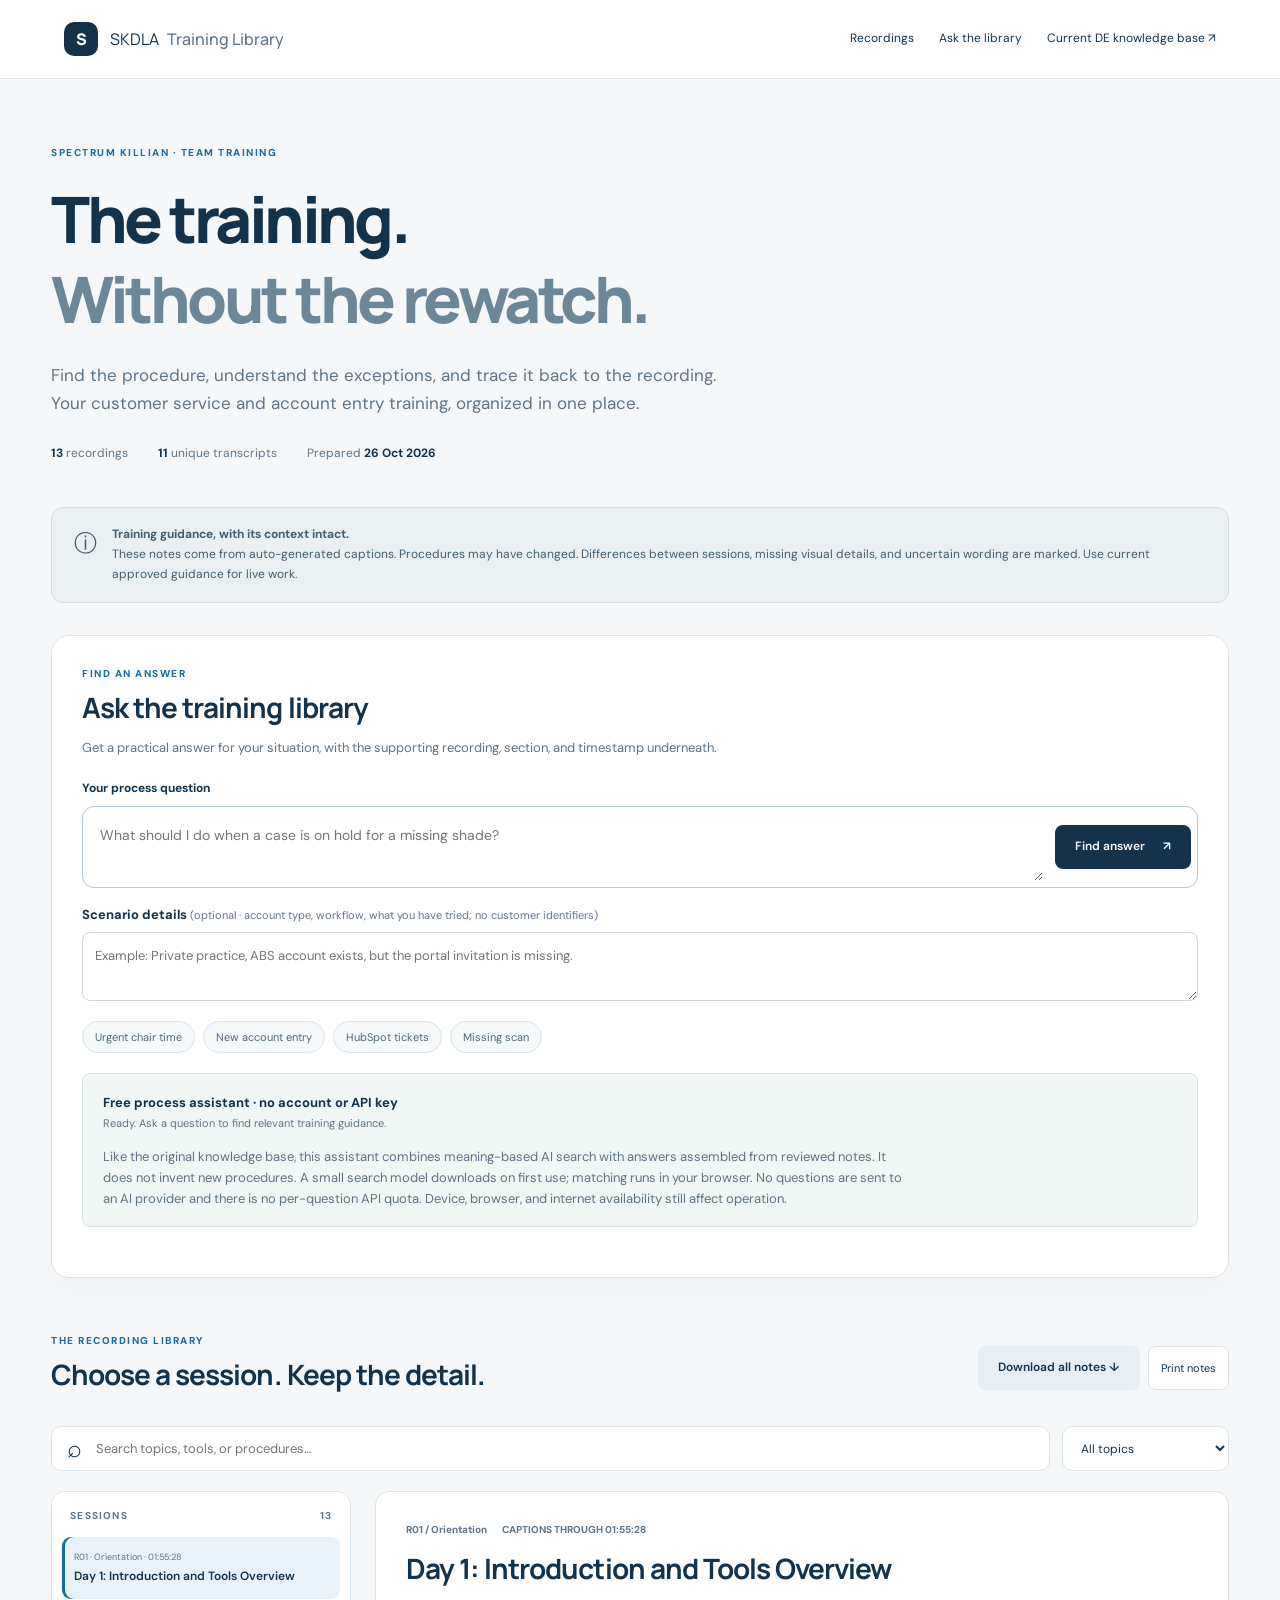
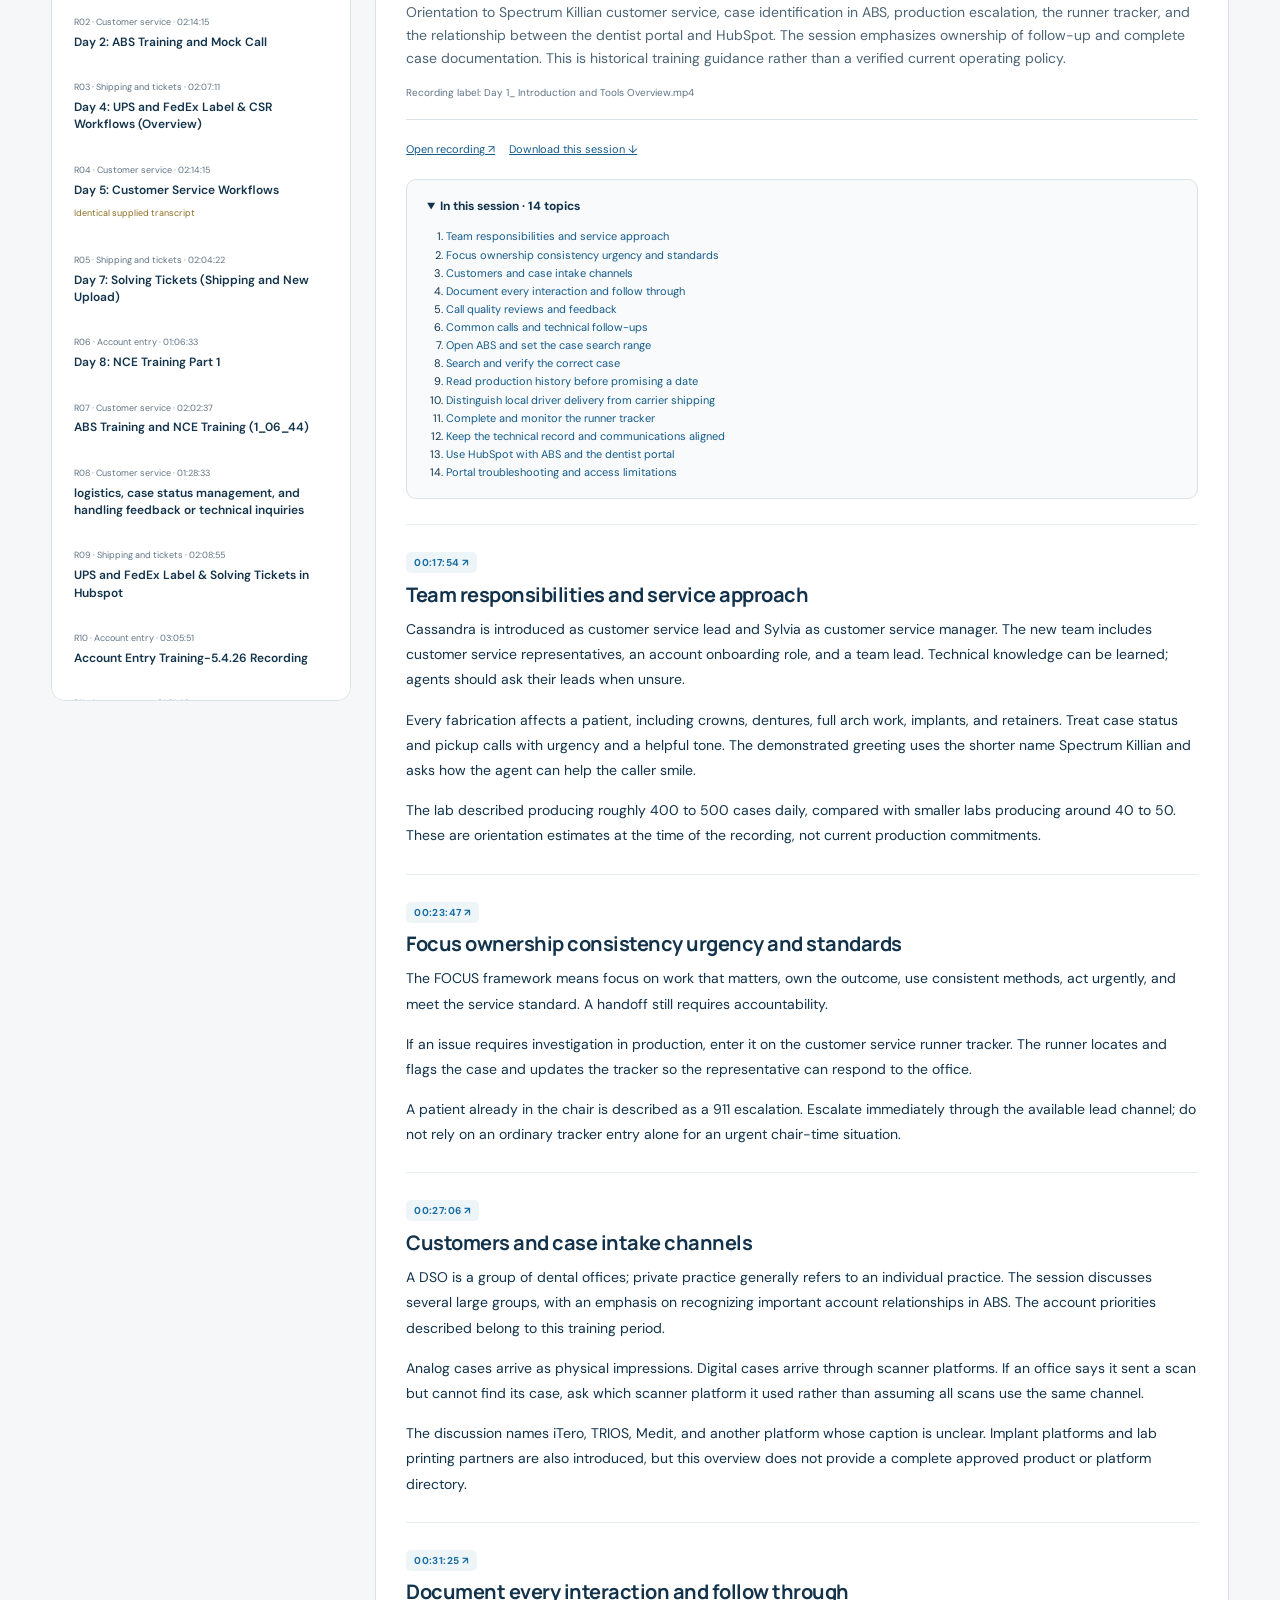
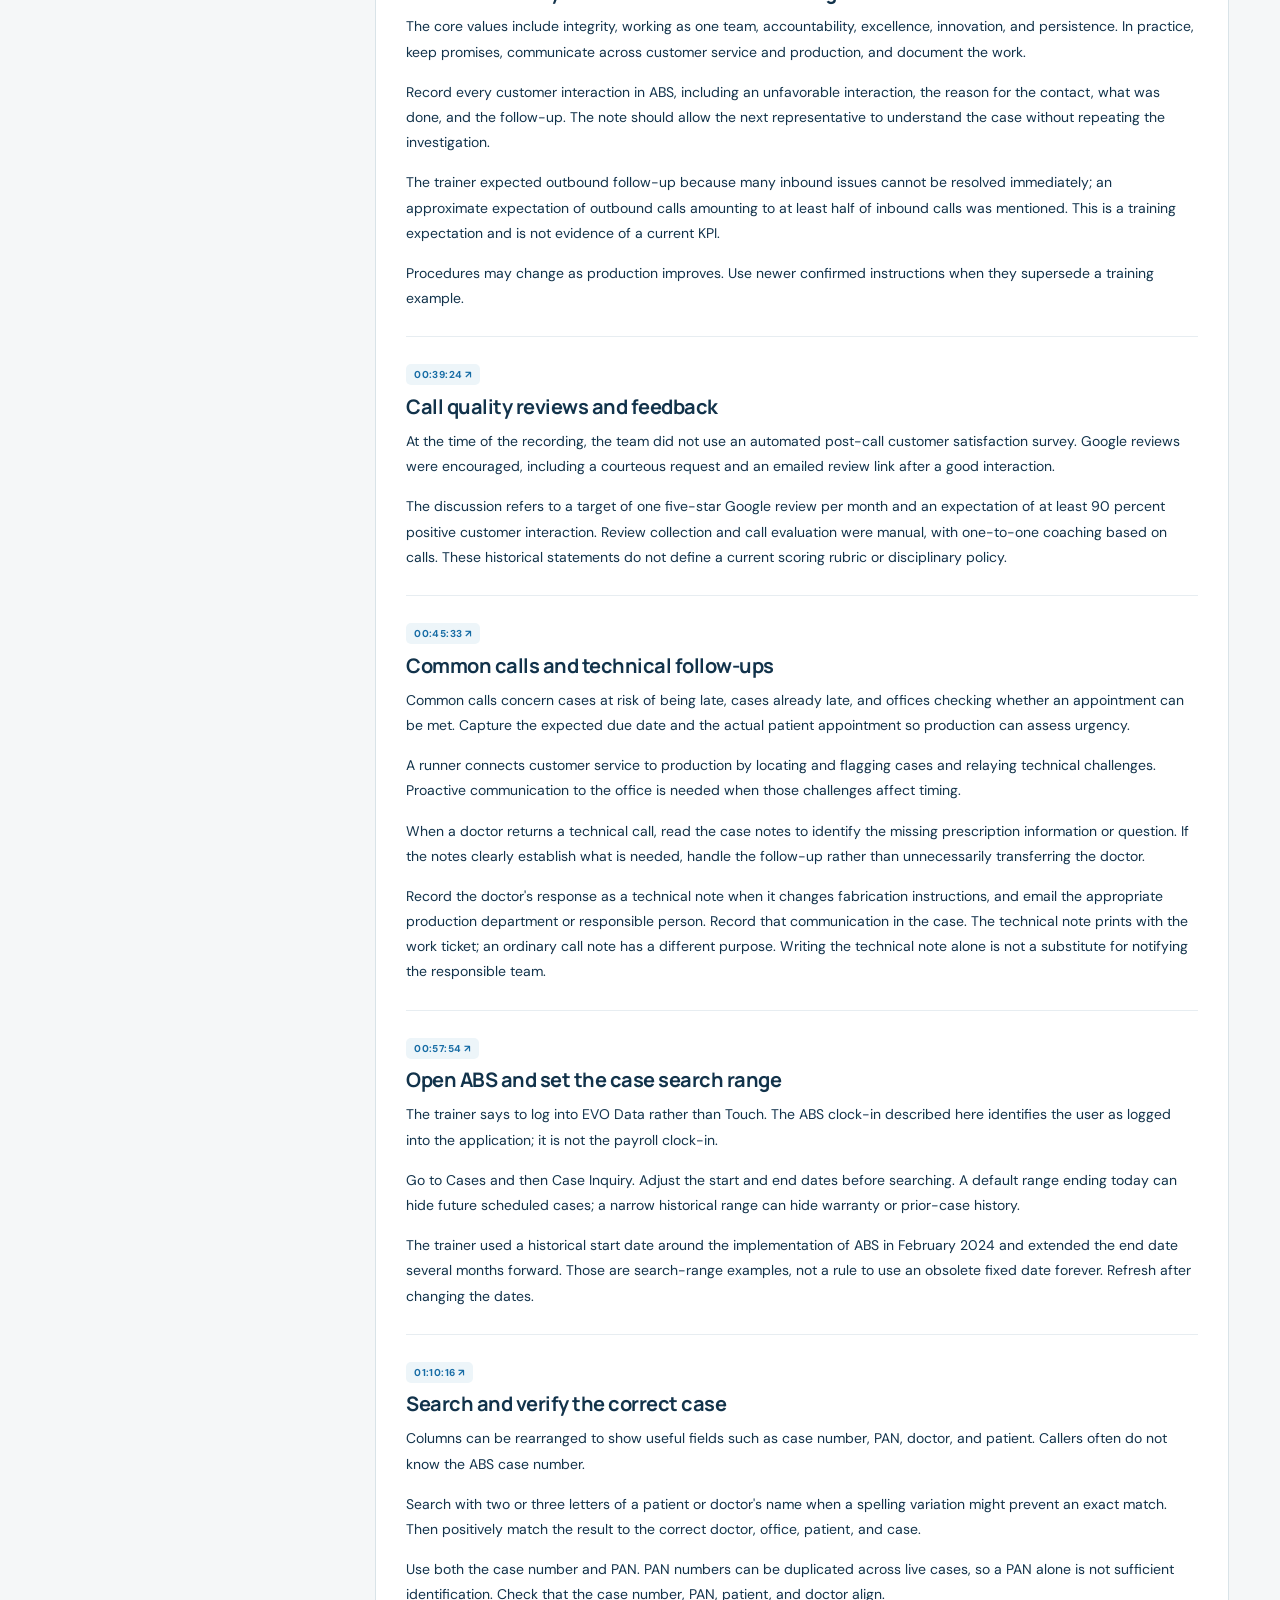
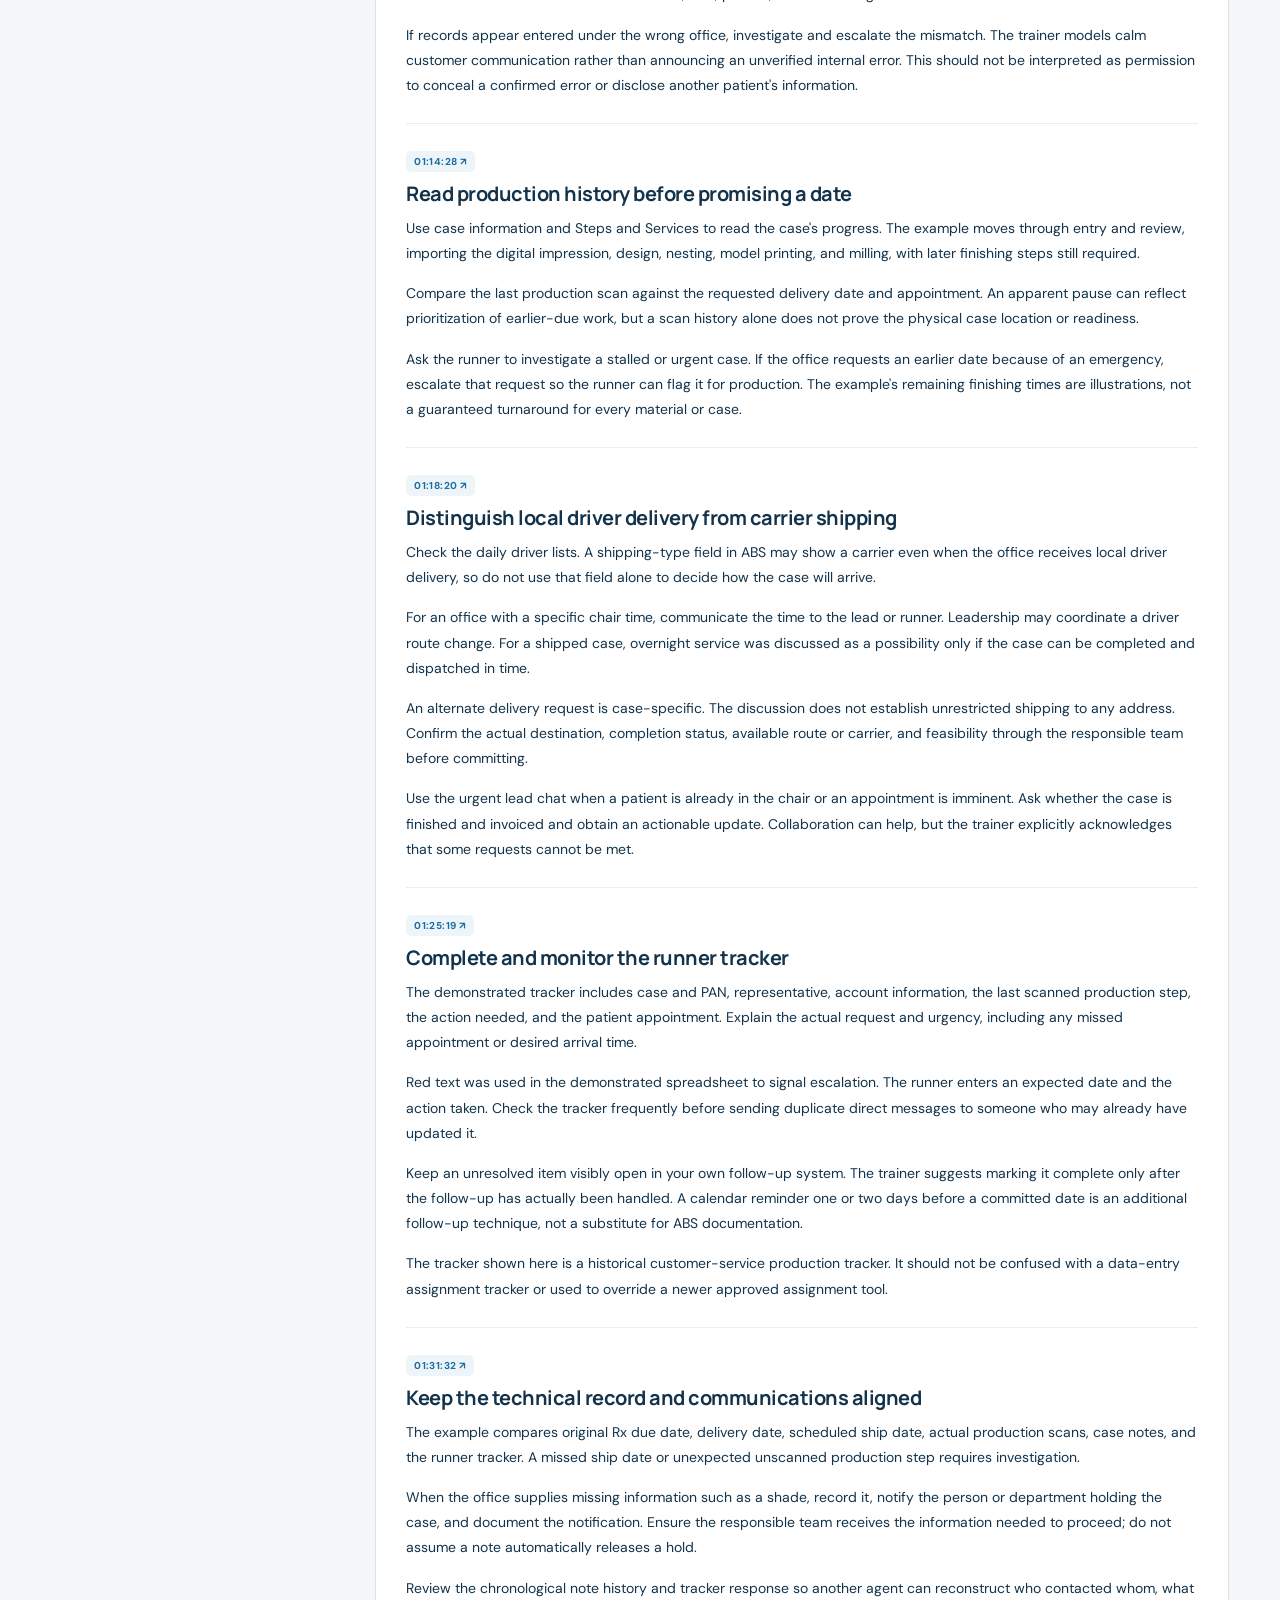
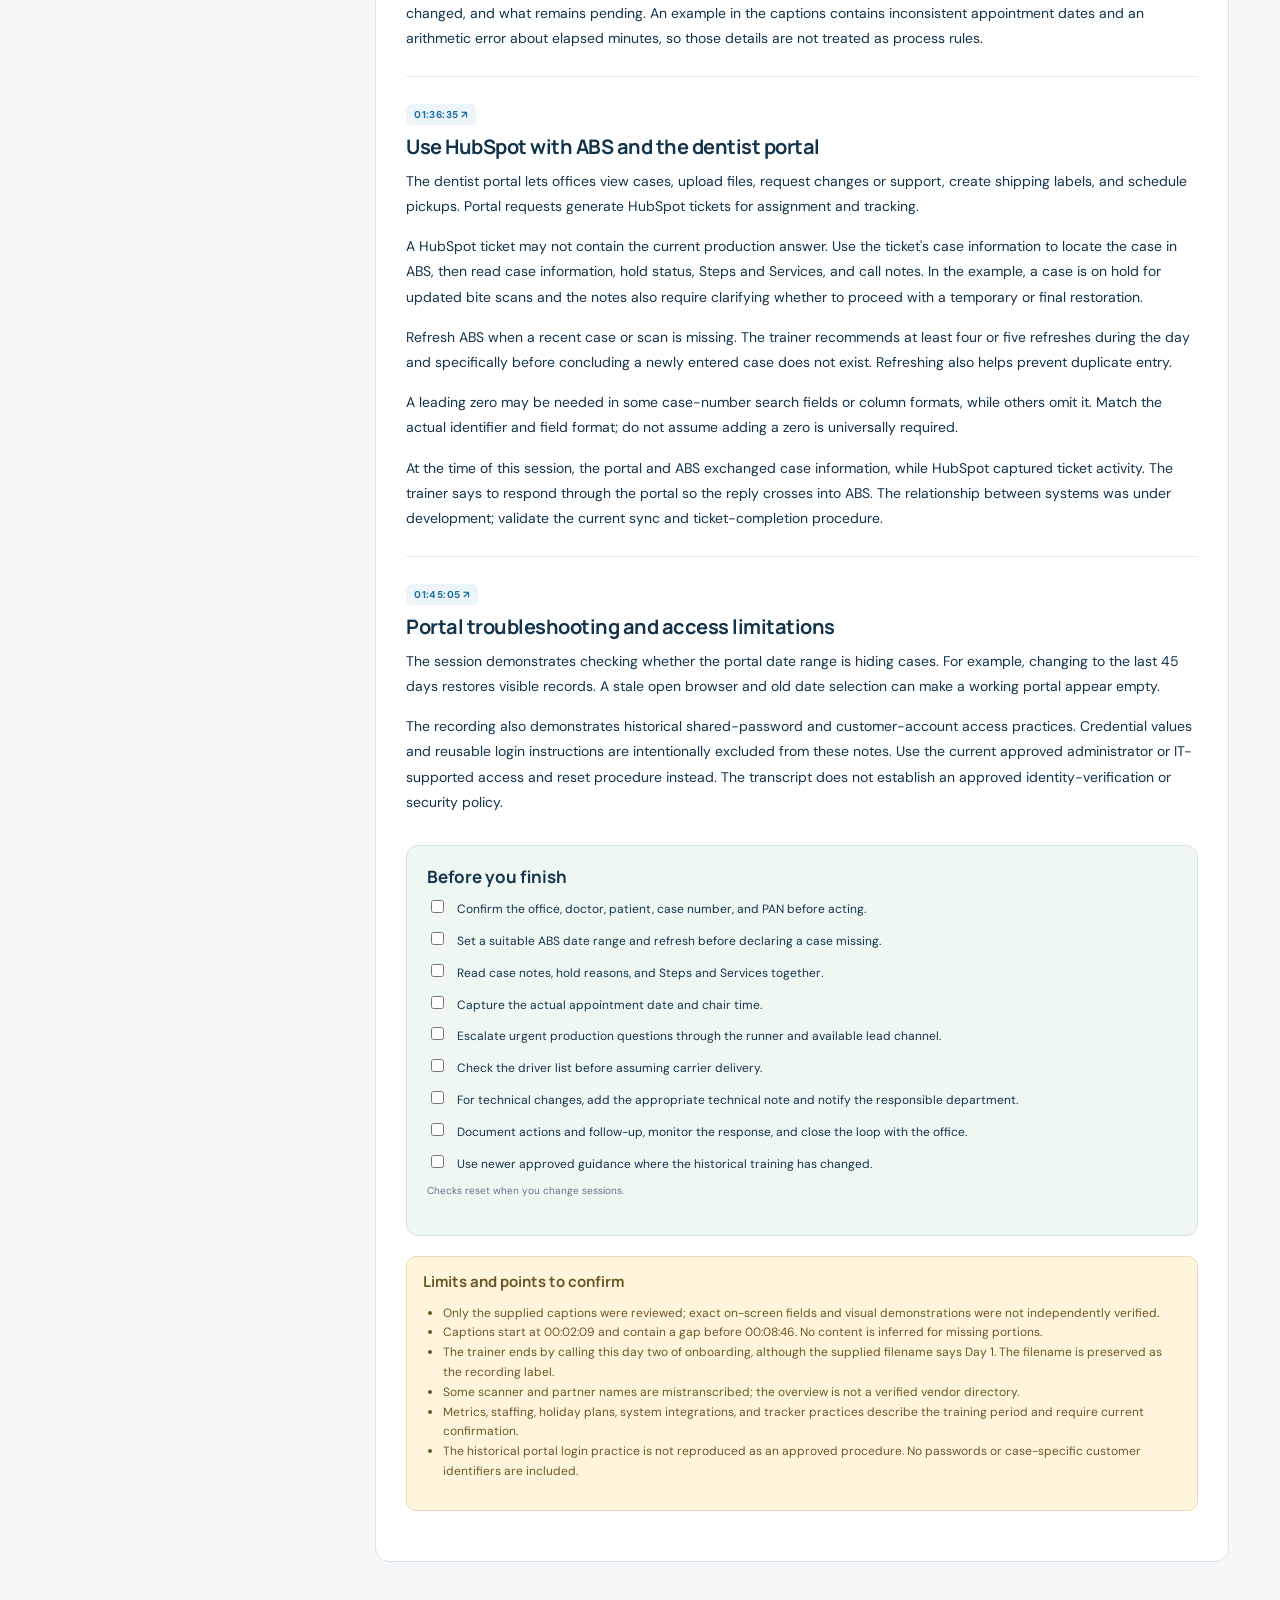
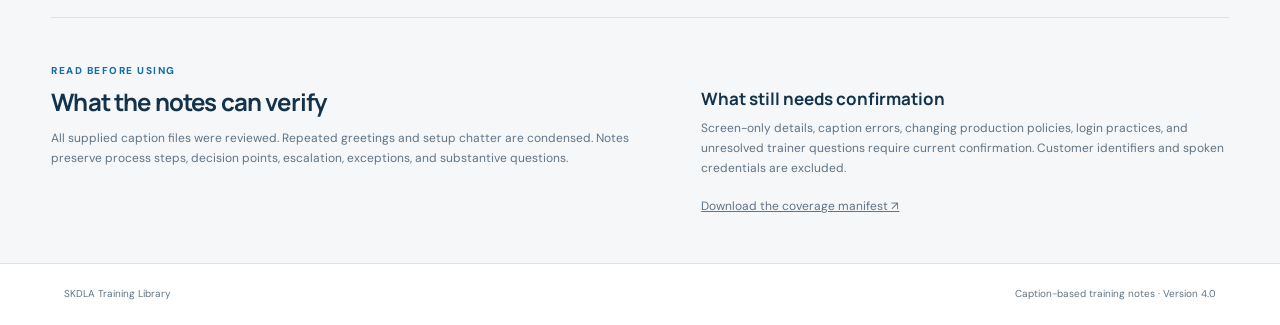
==== training/index.html @ ab2a0807 "Match original KB with free browser semantic process assistant and sourced answers" ====
<!doctype html>
<html lang="en">
<head><meta charset="utf-8"><meta name="viewport" content="width=device-width,initial-scale=1"><meta name="description" content="SKDLA training notes with recording references, practical checklists, and source-based answers."><title>SKDLA Training Library</title><link rel="stylesheet" href="style.css?v=4"></head>
<body>
<a class="skip" href="#library">Skip to recordings</a>
<header><div class="brand"><span class="brand-icon" aria-hidden="true">S</span><span>SKDLA <b>Training Library</b></span></div><nav aria-label="Main navigation"><a href="#library">Recordings</a><a href="#ask">Ask the library</a><a href="https://supportninja-source.github.io/skdla-de-knowledge-base/" target="_blank" rel="noopener">Current DE knowledge base ↗</a></nav></header>
<main>
<section class="hero"><div class="eyebrow">SPECTRUM KILLIAN · TEAM TRAINING</div><h1>The training.<br><span>Without the rewatch.</span></h1><p>Find the procedure, understand the exceptions, and trace it back to the recording. Your customer service and account entry training, organized in one place.</p><div class="hero-meta"><span><strong id="recordingCount">13</strong> recordings</span><span><strong id="uniqueCount">11</strong> unique transcripts</span><span>Prepared <strong>26 Oct 2026</strong></span></div></section>
<div class="authority"><span aria-hidden="true">ⓘ</span><div><strong>Training guidance, with its context intact.</strong><br>These notes come from auto-generated captions. Procedures may have changed. Differences between sessions, missing visual details, and uncertain wording are marked. Use current approved guidance for live work.</div></div>
<section id="ask" class="ask-panel"><div><div class="eyebrow">FIND AN ANSWER</div><h2>Ask the training library</h2><p>Get a practical answer for your situation, with the supporting recording, section, and timestamp underneath.</p></div>
<form id="askForm"><label for="question">Your process question</label><div class="ask-input"><textarea id="question" rows="2" maxlength="600" placeholder="What should I do when a case is on hold for a missing shade?" required></textarea><button type="submit" id="askButton">Find answer <span aria-hidden="true">↗</span></button></div></form>
<label class="scenario-label" for="scenario">Scenario details <span>(optional · account type, workflow, what you have tried; no customer identifiers)</span></label><textarea id="scenario" rows="2" maxlength="450" placeholder="Example: Private practice, ABS account exists, but the portal invitation is missing."></textarea>
<div class="examples"><button data-question="How do I handle a patient already in the chair?">Urgent chair time</button><button data-question="How do I create a new account in ABS?">New account entry</button><button data-question="How do I respond to a HubSpot ticket?">HubSpot tickets</button><button data-question="What should I do if a scan is missing?">Missing scan</button></div>
<div class="assistant-status"><strong>Free process assistant · no account or API key</strong><p id="aiStatus" role="status">Ready. Ask a question to find relevant training guidance.</p><p class="ai-disclosure">Like the original knowledge base, this assistant combines meaning-based AI search with answers assembled from reviewed notes. It does not invent new procedures. A small search model downloads on first use; matching runs in your browser. No questions are sent to an AI provider and there is no per-question API quota. Device, browser, and internet availability still affect operation.</p></div>
<section id="answer" aria-live="polite" hidden><div class="answer-heading"><h3 id="answerTitle">Source answer</h3><span id="answerBadge">TRAINING SOURCES</span></div><div id="answerText"></div><div id="answerSources"></div></section>
</section>
<section id="library"><div class="section-heading"><div><div class="eyebrow">THE RECORDING LIBRARY</div><h2>Choose a session. Keep the detail.</h2></div><div class="downloads"><a class="button-link" href="training-notes.md" download>Download all notes ↓</a><button id="print" class="subtle">Print notes</button></div></div>
<div class="library-toolbar"><label class="search-label"><span aria-hidden="true">⌕</span><input id="search" type="search" placeholder="Search topics, tools, or procedures…" aria-label="Search recording notes"></label><select id="category" aria-label="Filter by training topic"><option value="">All topics</option><option>Orientation</option><option>Customer service</option><option>Shipping and tickets</option><option>Account entry</option></select></div>
<div class="library-layout"><aside><div class="sidebar-heading">SESSIONS <span id="resultCount"></span></div><div id="sessionList"></div><div class="sidebar-foot">All 13 filenames are preserved.<br>Two transcript pairs are identical.</div></aside><article id="recording" tabindex="-1"></article></div>
</section>
<section class="coverage"><div><div class="eyebrow">READ BEFORE USING</div><h2>What the notes can verify</h2><p>All supplied caption files were reviewed. Repeated greetings and setup chatter are condensed. Notes preserve process steps, decision points, escalation, exceptions, and substantive questions.</p></div><div><h3>What still needs confirmation</h3><p>Screen-only details, caption errors, changing production policies, login practices, and unresolved trainer questions require current confirmation. Customer identifiers and spoken credentials are excluded.</p><a href="coverage.json" download>Download the coverage manifest ↗</a></div></section>
</main><footer><span>SKDLA Training Library</span><span>Caption-based training notes · Version 4.0</span></footer>
<script src="data.js"></script><script src="search.js?v=4"></script><script src="answer-core.js?v=4"></script><script src="process-assistant.js?v=4"></script><script src="app.js?v=4"></script>
</body></html>
---- training/style.css ----
@import url('https://fonts.googleapis.com/css2?family=DM+Sans:wght@400;500;600;700&family=Manrope:wght@400;500;600;700;800&display=swap');
:root{--ink:#12334b;--muted:#607485;--line:#d9e3e8;--paper:#f5f7f8;--white:#fff;--blue:#176ca5;--mint:#d4ece5;--amber:#fff5dc;--radius:18px}*{box-sizing:border-box}html{scroll-behavior:smooth;scroll-padding-top:24px}body{margin:0;background:var(--paper);color:var(--ink);font-family:'DM Sans','Segoe UI',sans-serif;font-size:15px;line-height:1.65}button,input,textarea,select{font:inherit}button,a,input,textarea,select{outline-offset:4px}button,a{touch-action:manipulation}button{cursor:pointer}a{color:#145b8b}header{background:white;border-bottom:1px solid var(--line);padding:22px max(5vw,24px);display:flex;justify-content:space-between;align-items:center;gap:25px}.brand{display:flex;align-items:center;gap:12px;white-space:nowrap;font-family:Manrope,sans-serif;font-size:16px}.brand-icon{display:grid;place-items:center;background:var(--ink);color:white;width:34px;height:34px;border-radius:10px;font-weight:800}.brand b{font-weight:500;margin-left:5px;color:var(--muted)}nav{display:flex;gap:25px;font-size:12px}nav a{text-decoration:none;color:var(--ink)}main{max-width:1320px;margin:auto;padding:0 4vw}.hero{padding:66px 0 44px;max-width:900px}.eyebrow{font-size:10px;letter-spacing:.15em;font-weight:800;color:var(--blue)}h1,h2,h3,h4{font-family:Manrope,'Segoe UI',sans-serif;line-height:1.25}h1{font-size:clamp(40px,5vw,66px);font-weight:800;letter-spacing:-.055em;margin:17px 0 22px}h1 span{color:#6c8798}h2{font-size:28px;letter-spacing:-.035em;margin:8px 0 12px}h3{font-size:19px;margin:0 0 10px}p{margin:0 0 15px}.hero>p{font-size:17px;color:var(--muted);max-width:680px}.hero-meta{display:flex;gap:30px;margin-top:27px;font-size:12px;color:var(--muted)}.hero-meta strong{color:var(--ink);font-weight:700}.authority{padding:17px 22px;border:1px solid #d4e0e3;background:#eaf0f1;border-radius:12px;display:flex;gap:15px;font-size:12px;line-height:1.65;margin-bottom:32px;color:#425e70}.authority>span{font-size:23px}.ask-panel{border:1px solid var(--line);border-radius:var(--radius);padding:30px;background:white;box-shadow:0 12px 40px #18384f06;margin-bottom:55px}.ask-panel>div>p{font-size:13px;color:var(--muted)}form label{display:block;font-size:12px;font-weight:700;margin:20px 0 7px}.ask-input{display:flex;border:1px solid #b4c8d5;border-radius:12px;padding:6px;gap:12px}.ask-input textarea{width:100%;border:0;resize:vertical;min-height:60px;padding:11px;background:transparent;color:var(--ink);font-size:14px}.ask-input button,.button-link{background:var(--ink);color:white;border:0;border-radius:8px;padding:12px 20px;white-space:nowrap;font-weight:600;font-size:12px;align-self:center;text-decoration:none}.ask-input button span{margin-left:15px}.examples{display:flex;flex-wrap:wrap;gap:8px;margin-top:12px}.examples button{border:1px solid var(--line);border-radius:30px;background:#f6f9fa;color:#4d687a;font-size:11px;padding:6px 12px}.ai-option{border-top:1px solid #edf1f3;margin-top:22px;padding-top:17px;display:flex;align-items:center;gap:16px;flex-wrap:wrap;font-size:11px}.ai-option label{display:flex;gap:7px;align-items:center}.ai-option input{accent-color:var(--blue)}.subtle{border:1px solid var(--line);background:white;color:var(--ink);border-radius:8px;padding:8px 12px;font-size:11px}.ai-disclosure{font-size:10px;color:var(--muted);max-width:800px;margin-top:9px!important;margin-bottom:0!important}#aiStatus{color:var(--muted);font-size:11px}#answer{margin-top:20px;padding:20px;border-radius:12px;background:#f1f7fa;border:1px solid #c8dce9}.answer-heading{display:flex;align-items:center;justify-content:space-between;gap:15px}#answerBadge{font-size:9px;letter-spacing:.06em;color:#476b80;font-weight:700}#answerText{white-space:pre-line;font-size:14px}#answerText p{margin-bottom:10px}.source-card{padding:13px 0;border-top:1px solid #d4e1e8;margin-top:12px;font-size:13px}.source-card p{margin:8px 0}.source-card a{font-size:11px}.source-card .source-title{font-weight:700;display:block}.section-heading{display:flex;align-items:center;justify-content:space-between;gap:20px;margin-bottom:22px}.downloads{display:flex;gap:8px}.downloads .button-link{background:#e7eff4;color:var(--ink)}.library-toolbar{display:flex;gap:12px;margin-bottom:20px}.search-label{display:flex;align-items:center;gap:12px;flex:1;background:white;border:1px solid var(--line);border-radius:10px;padding:9px 15px}.search-label span{font-size:25px;line-height:1}.search-label input{border:0;background:transparent;width:100%;font-size:13px;color:var(--ink)}select{background:white;border:1px solid var(--line);padding:9px 14px;border-radius:10px;font-size:12px;color:var(--ink)}.library-layout{display:grid;grid-template-columns:300px 1fr;align-items:start;gap:24px}aside{background:white;border:1px solid var(--line);border-radius:14px;padding:16px 10px;position:sticky;top:15px;max-height:90vh;overflow:auto}.sidebar-heading{font-size:10px;letter-spacing:.12em;color:var(--muted);font-weight:700;padding:0 8px 12px;display:flex;justify-content:space-between}.session{width:100%;border:0;background:transparent;text-align:left;color:var(--ink);padding:13px 12px;border-radius:9px;margin-bottom:3px;display:block}.session.active{background:#e9f2f8;box-shadow:inset 3px 0 var(--blue)}.session:hover{background:#f1f5f7}.session small{display:block;font-size:9px;color:var(--muted);margin-bottom:4px}.session b{font-size:12px;line-height:1.45;display:block;font-weight:600}.duplicate-tag{font-size:9px;color:#906d22;display:inline-block;margin-top:5px}.sidebar-foot{font-size:10px;color:var(--muted);border-top:1px solid var(--line);padding:13px 10px 0;margin-top:12px}article{background:white;border:1px solid var(--line);border-radius:14px;padding:30px;min-width:0}article h2{font-size:28px;margin:12px 0 15px}.record-meta{font-size:10px;font-weight:700;color:var(--muted);display:flex;gap:15px;flex-wrap:wrap}.record-summary{font-size:14px;color:#4d6576}.filename{font-size:10px;color:var(--muted);overflow-wrap:anywhere;border-bottom:1px solid var(--line);padding-bottom:18px;margin-bottom:20px}.record-links{display:flex;gap:14px;font-size:11px;margin-bottom:20px}.duplicate-notice,.uncertainties{background:var(--amber);border:1px solid #e8dbb5;border-radius:10px;padding:16px;font-size:12px;margin:20px 0;color:#6d5624}.uncertainties h3{font-size:15px}.toc{border:1px solid var(--line);background:#f8fafb;border-radius:10px;padding:17px 20px;margin:20px 0}.toc summary{font-size:12px;font-weight:700;cursor:pointer}.toc ol{font-size:11px;margin-bottom:0;padding-left:19px}.toc a{text-decoration:none}.note-section{border-top:1px solid #e7edf1;padding-top:24px;margin-top:25px;scroll-margin-top:25px}.note-section h3{font-size:20px;margin-top:8px;letter-spacing:-.025em}.timestamp{font-size:10px;font-weight:700;letter-spacing:.04em;text-decoration:none;color:var(--blue);background:#edf5f9;padding:4px 8px;border-radius:5px}.note-section p{font-size:14px;line-height:1.8}.checklist{background:#eff7f3;border:1px solid #d2e6dc;border-radius:12px;padding:20px;margin-top:30px}.checklist h3{font-size:17px}.checklist label{font-size:12px;display:flex;align-items:baseline;gap:10px;margin-bottom:9px;cursor:pointer}.checklist input{accent-color:#367d65;flex-shrink:0}.checklist input:checked+span{text-decoration:line-through;color:#698178}ul{padding-left:20px}.coverage{border-top:1px solid var(--line);display:grid;grid-template-columns:1.1fr 1fr;gap:70px;padding:45px 0;margin-top:55px}.coverage p,.coverage a{font-size:12px;color:var(--muted)}.coverage h3{font-size:17px;margin-top:25px}.coverage h2{font-size:24px}footer{border-top:1px solid var(--line);display:flex;justify-content:space-between;padding:22px 5vw;font-size:10px;color:var(--muted);background:white}.skip{position:absolute;top:-100px;background:white;padding:10px;z-index:10}.skip:focus{top:0}.empty{color:var(--muted);font-size:12px;padding:14px}button:disabled{cursor:wait;opacity:.65}
@media(max-width:950px){nav a:last-child{display:none}.library-layout{grid-template-columns:240px 1fr;gap:14px}article{padding:22px}.hero{padding-top:45px}.section-heading{align-items:flex-start}.downloads{flex-direction:column}.coverage{gap:25px}}
@media(max-width:680px){header{padding:16px 5vw}.brand{font-size:13px}.brand b{display:block;margin:0;font-size:11px}nav{gap:14px;font-size:10px}main{padding:0 5vw}.hero{padding:38px 0 30px}h1{font-size:43px}.hero>p{font-size:15px}.hero-meta{gap:14px;flex-wrap:wrap;font-size:10px}.authority{padding:14px;font-size:11px}.ask-panel{padding:20px;margin-bottom:35px}h2{font-size:24px}.ask-input{flex-direction:column;gap:0}.ask-input button{align-self:stretch}.ai-option{gap:10px}.section-heading{display:block}.downloads{flex-direction:row;margin-top:16px}.library-toolbar{flex-wrap:wrap}.search-label{min-width:100%}.library-layout{display:block}aside{position:static;max-height:280px;margin-bottom:16px}article{padding:21px}article h2{font-size:25px}.coverage{display:block;padding:30px 0}.coverage>div+div{margin-top:22px}footer{gap:15px}.answer-heading{display:block}#answerBadge{display:block;margin-bottom:10px}}
@media print{header,aside,.hero,.authority,.ask-panel,.library-toolbar,.section-heading,.coverage,footer,.record-links,.toc,.skip{display:none!important}main{padding:0;max-width:none}.library-layout{display:block}article{border:0;padding:0}.note-section{break-inside:avoid}.checklist{break-inside:avoid}body{background:white;color:black}a{color:black}.uncertainties{background:white;border:1px solid #999}}

.scenario-label{display:block;margin-top:16px;font-size:13px;font-weight:700}.scenario-label span{font-size:11px;font-weight:400;color:#64748b}#scenario{width:100%;box-sizing:border-box;margin-top:7px;padding:12px;border:1px solid #ccd5df;border-radius:8px;font:inherit;font-size:13px;resize:vertical}.ai-option{flex-wrap:wrap}.ai-option select{max-width:100%;padding:8px;border:1px solid #ccd5df;border-radius:6px;background:white;color:#183149}.model-label{font-size:12px}#answerText p{white-space:pre-wrap;line-height:1.75}.answer-citation{font-size:12px;font-weight:bold;color:#17685b}.source-card{scroll-margin-top:30px}.source-card.cited{border-left:3px solid #238575}.source-card blockquote{margin:12px 0;padding:10px 14px;background:#eaf5f0;border-radius:6px;font-size:12px;white-space:pre-line}.clarify{padding:14px;background:#fff4d6;border-radius:8px}.answer-limit{font-size:11px;color:#687789}#cancelAI[hidden]{display:none}#cancelAI{margin-top:10px}

.cloud-connect{margin-top:22px;padding:20px;background:#f4f8fa;border:1px solid #dce5ea;border-radius:10px}.cloud-connect p{font-size:12px;line-height:1.6}.cloud-fields{display:flex;align-items:center;gap:10px;flex-wrap:wrap}.cloud-fields label{font-size:12px;font-weight:700}.cloud-fields input{flex:1;min-width:180px;padding:11px;border:1px solid #cbd5df;border-radius:6px}.cloud-fields button{padding:11px;border:0;border-radius:6px;background:#15374a;color:white;cursor:pointer}.cloud-fields button[hidden]{display:none}.cloud-connect>a{font-size:12px;color:#17685b}

.assistant-status{margin:20px 0;padding:16px 20px;background:#f0f7f4;border-radius:8px;border:1px solid #d5e6de}.assistant-status p{font-size:12px;line-height:1.6}.source-card details{margin:12px 0;font-size:12px}.source-card summary{cursor:pointer;color:#17685b}.source-card blockquote{display:none}.assistant-status strong{font-size:13px}
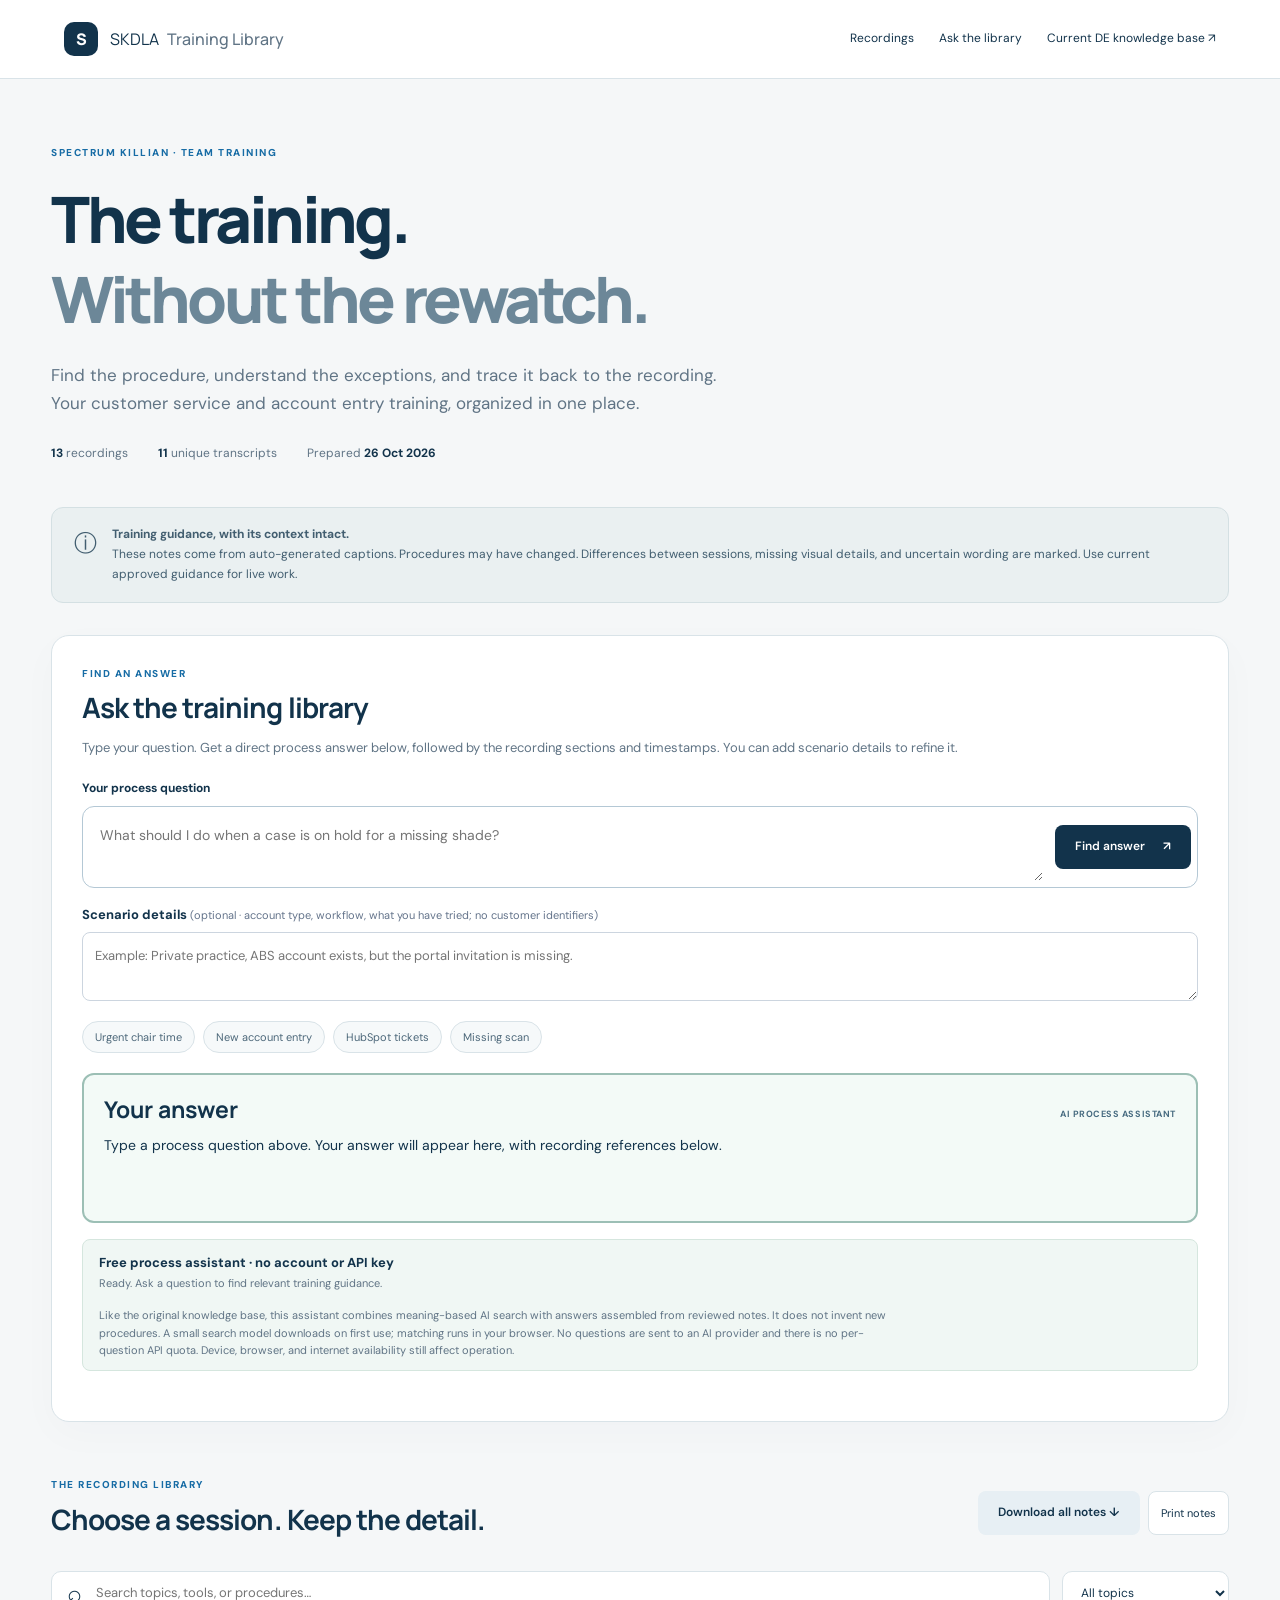
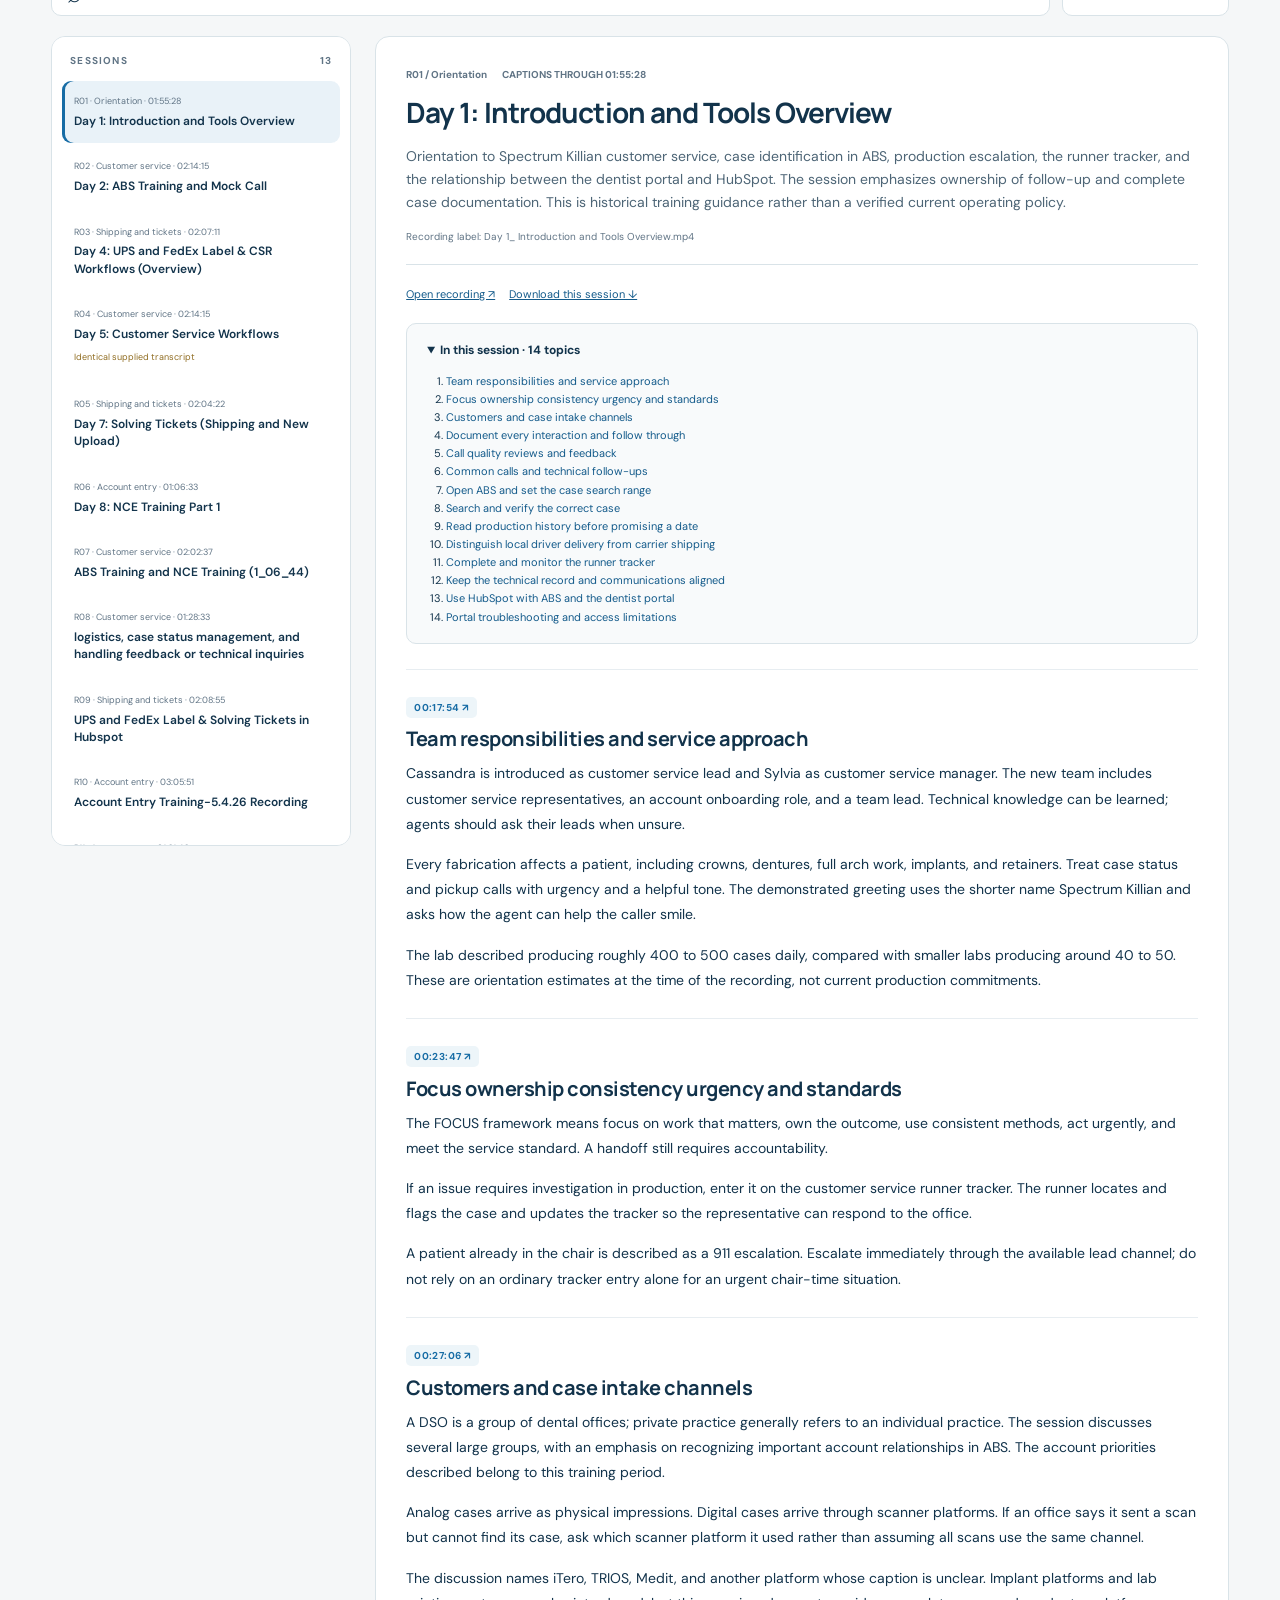
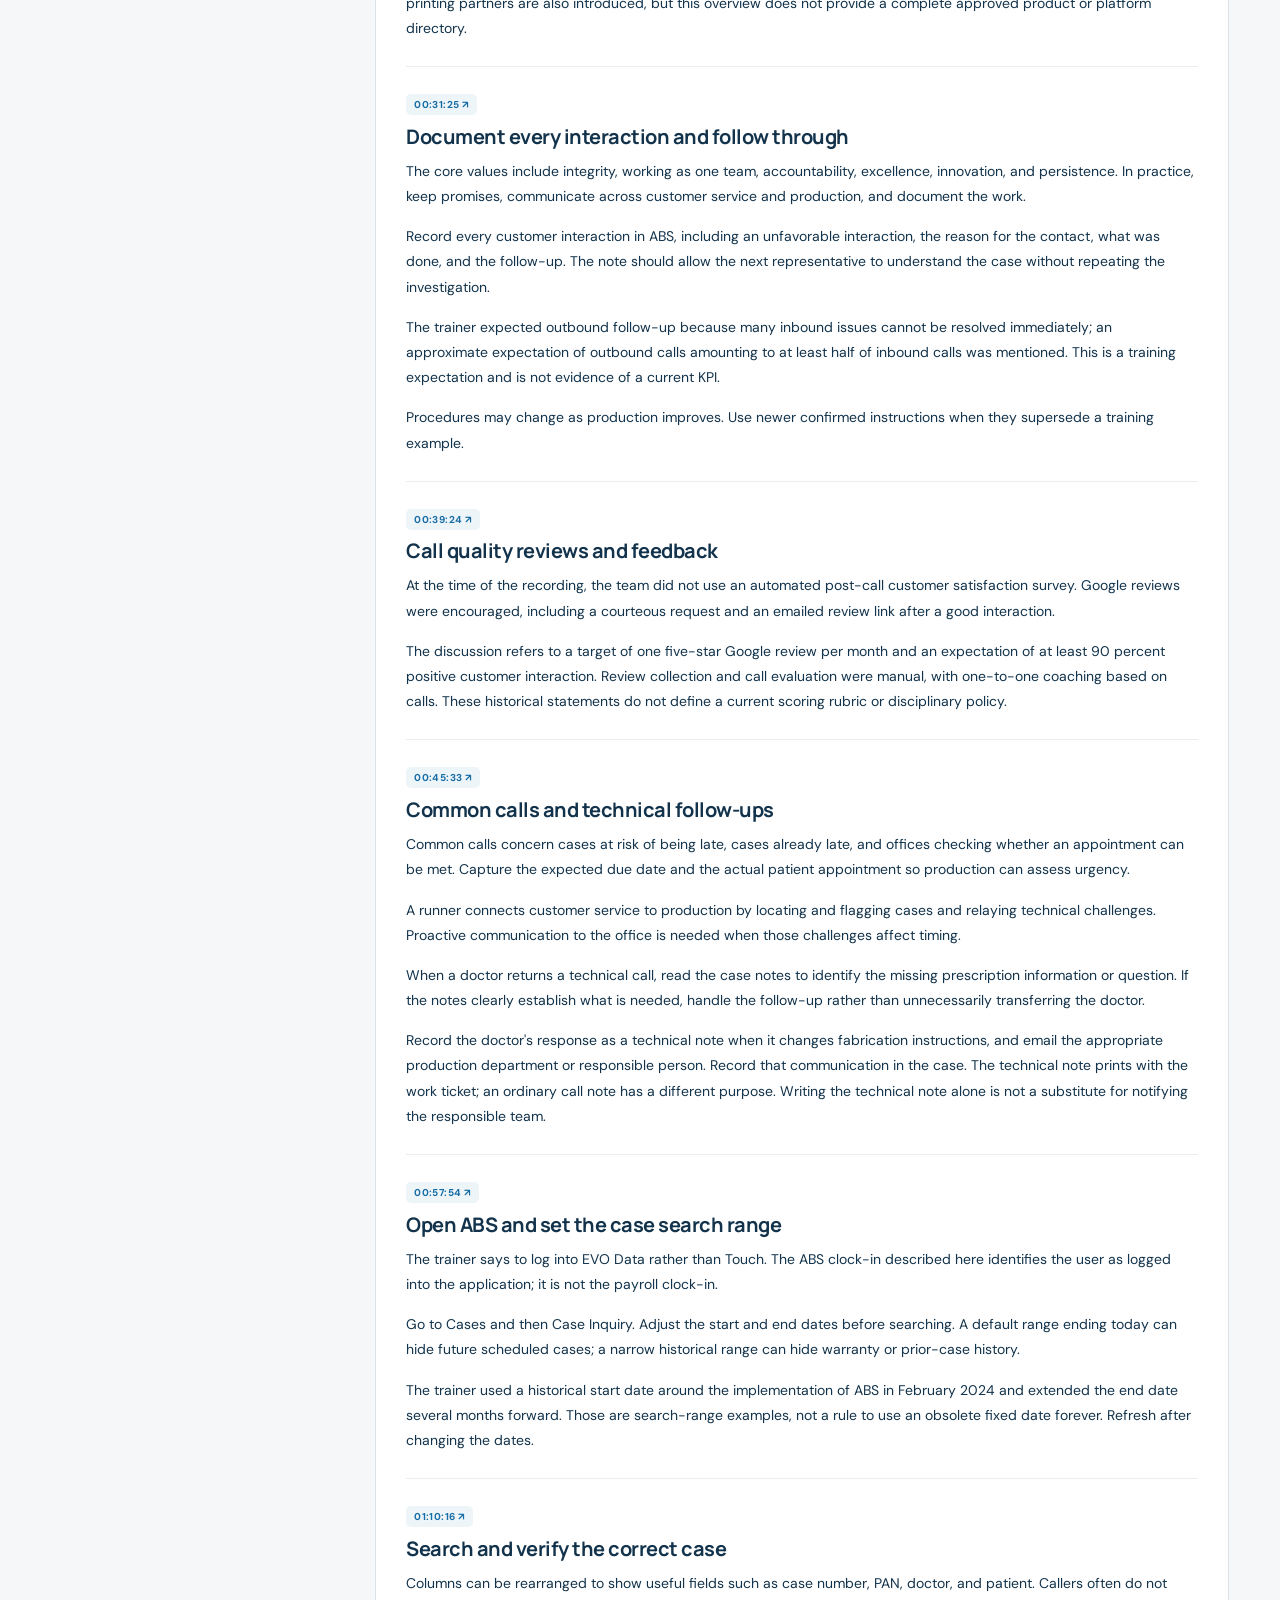
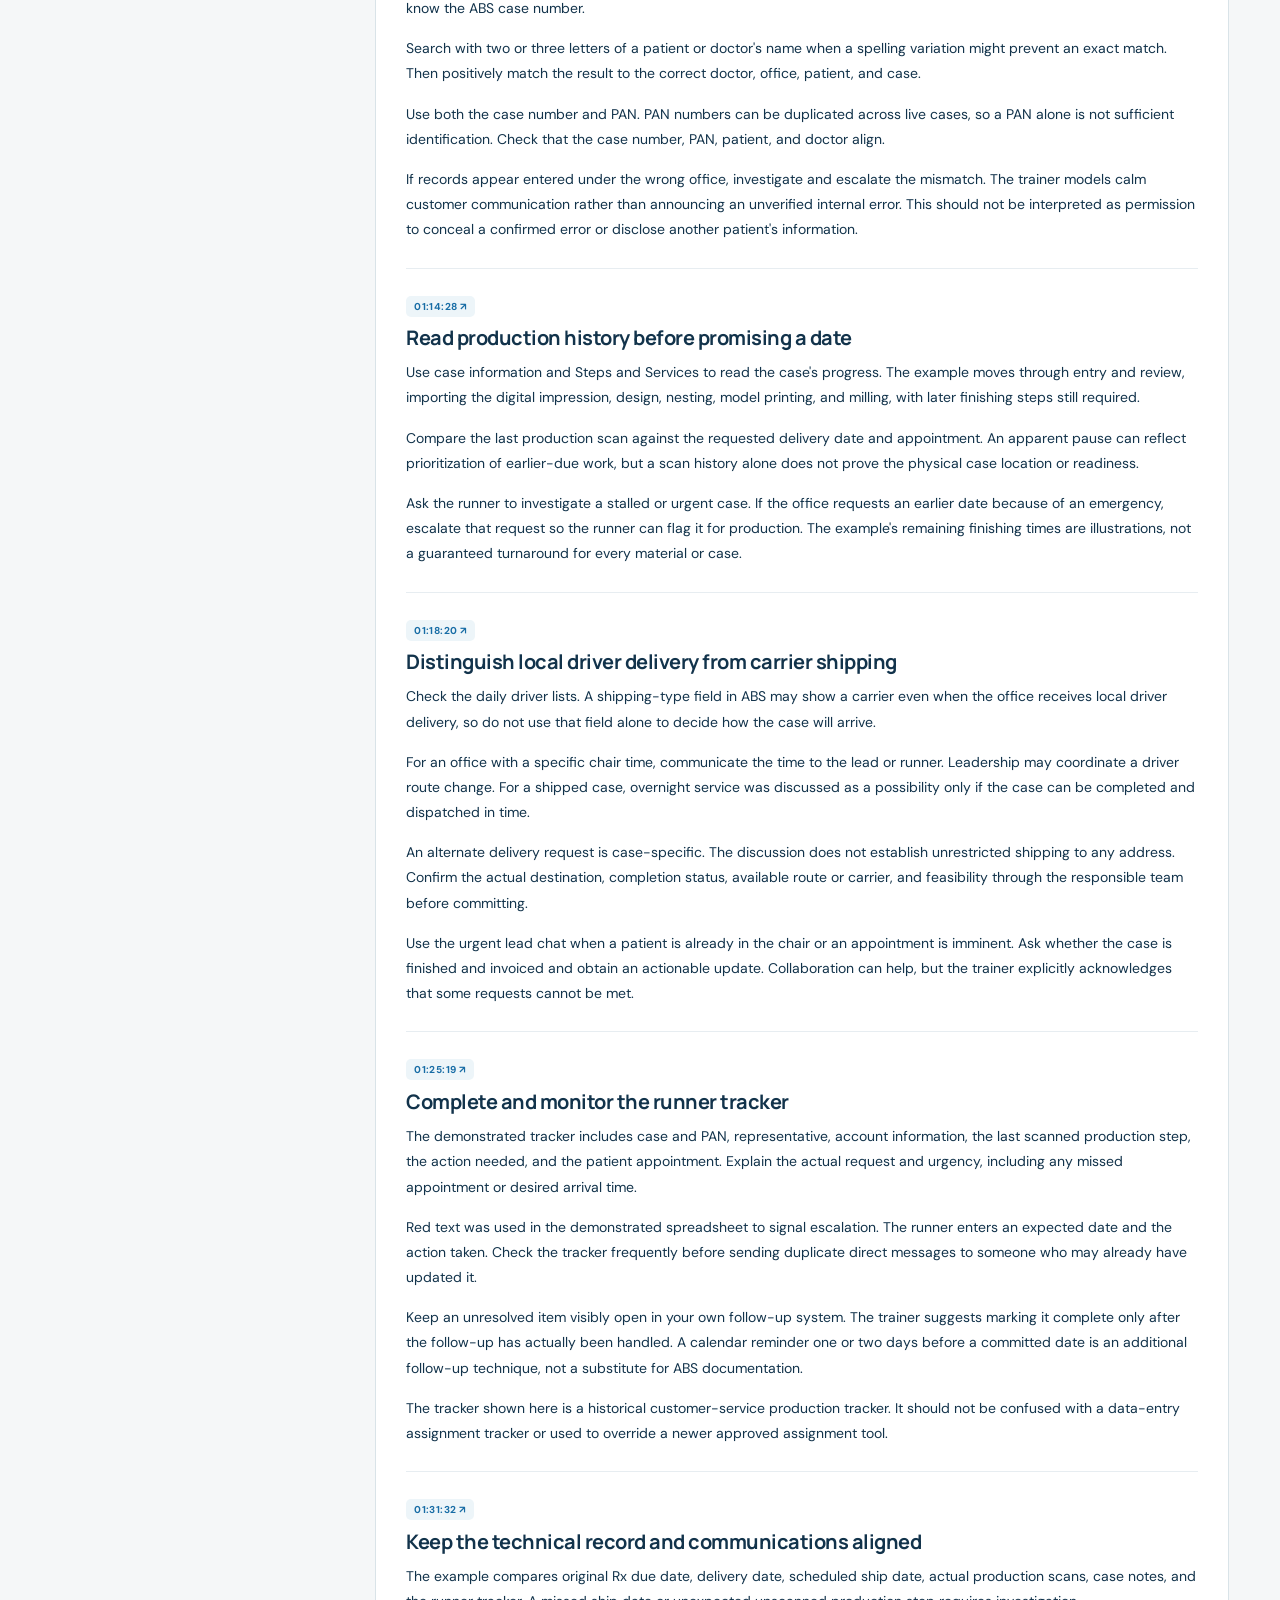
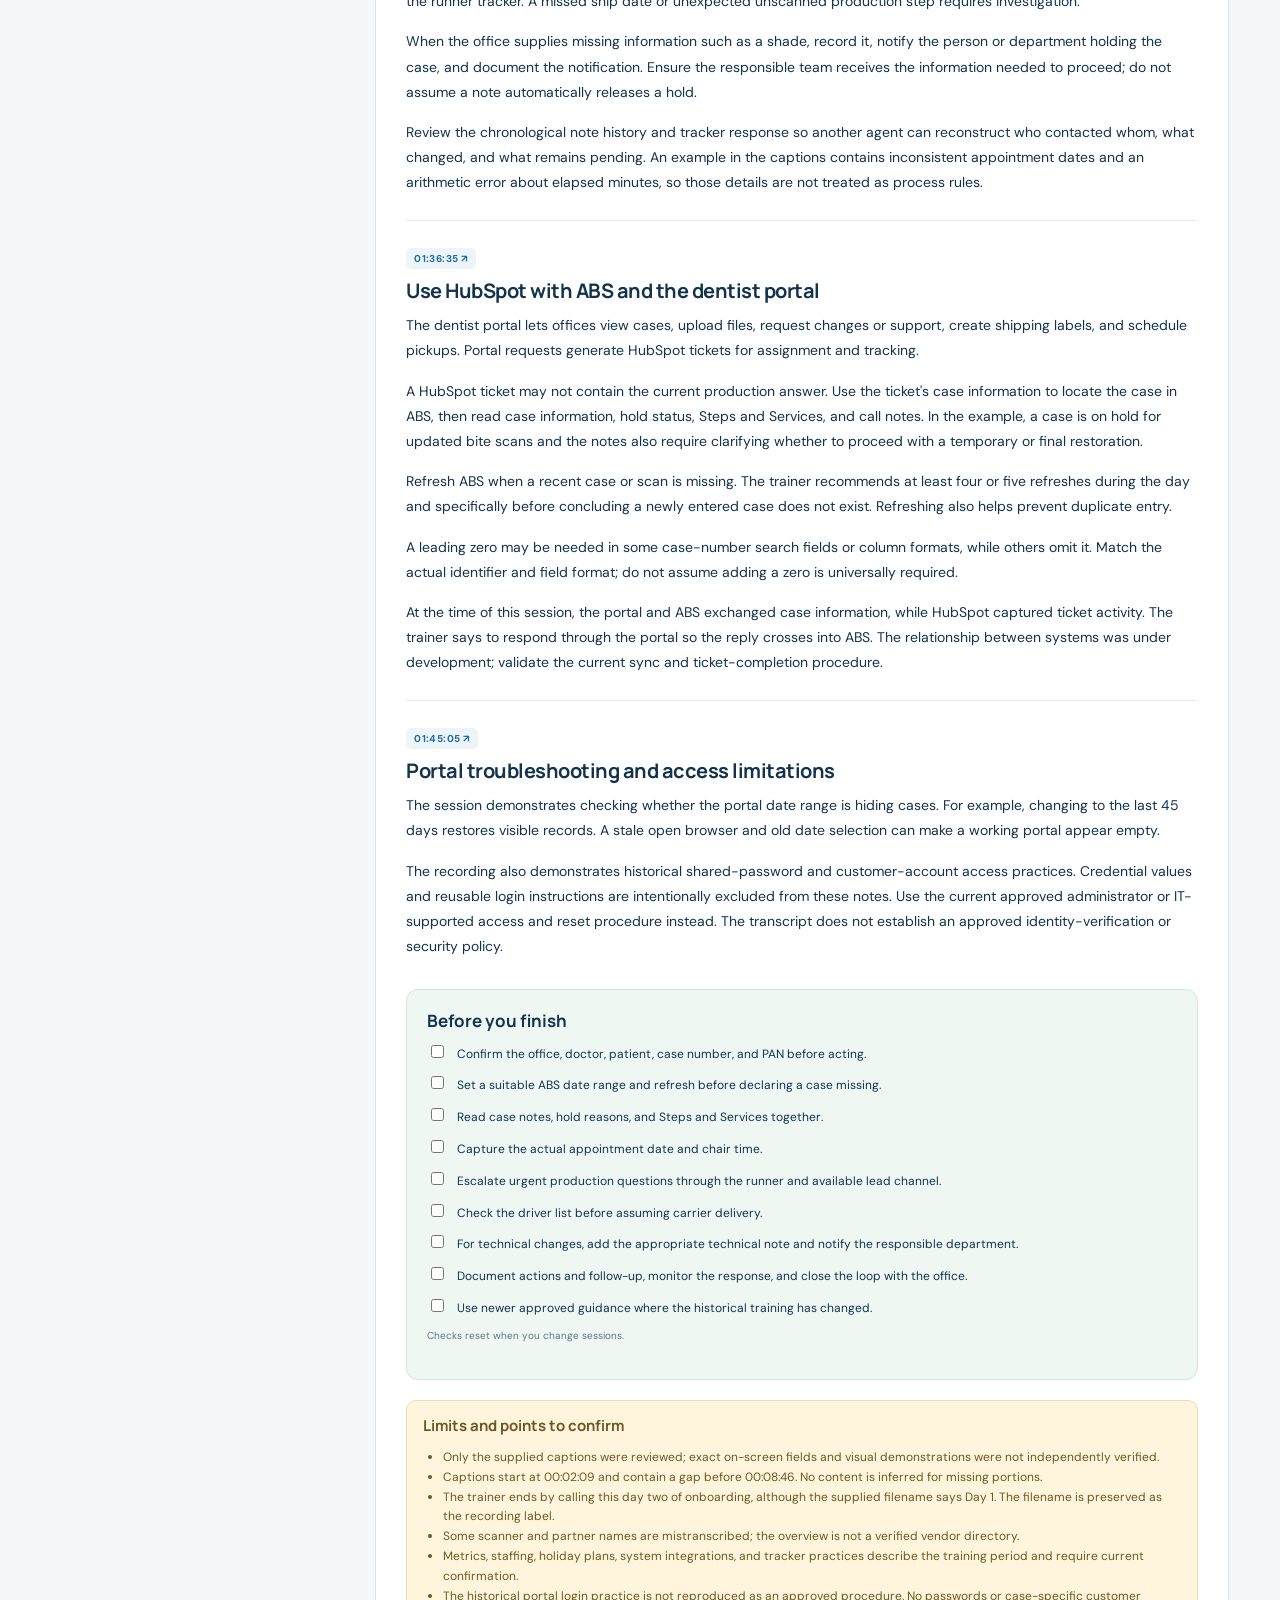
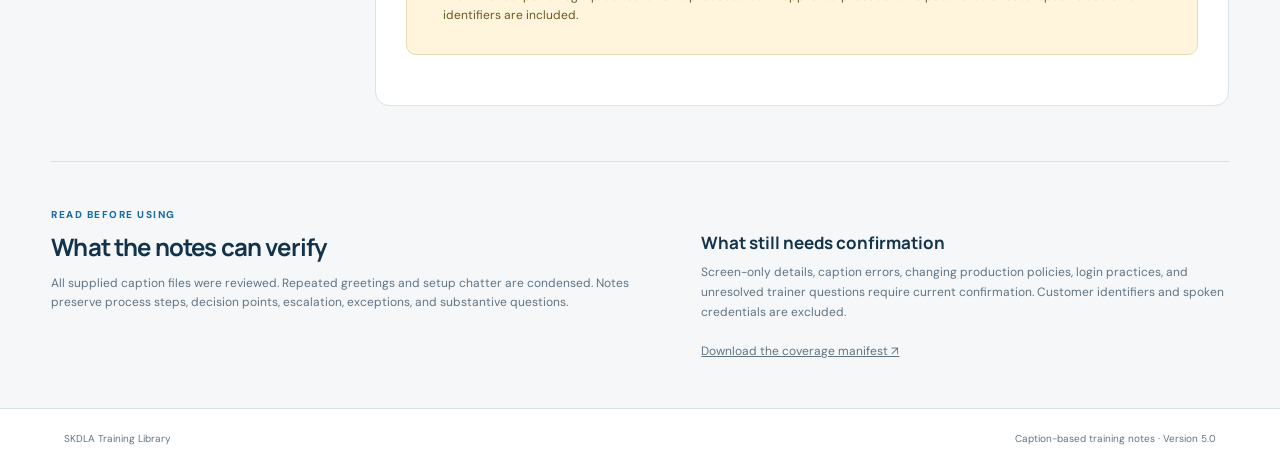
==== commit 74021b94: "Add visible automatic answer box and reviewed scenario-specific process guidance" ====
--- a/training/index.html
+++ b/training/index.html
@@ -1,24 +1,24 @@
 <!doctype html>
 <html lang="en">
-<head><meta charset="utf-8"><meta name="viewport" content="width=device-width,initial-scale=1"><meta name="description" content="SKDLA training notes with recording references, practical checklists, and source-based answers."><title>SKDLA Training Library</title><link rel="stylesheet" href="style.css?v=4"></head>
+<head><meta charset="utf-8"><meta name="viewport" content="width=device-width,initial-scale=1"><meta name="description" content="SKDLA training notes with recording references, practical checklists, and source-based answers."><title>SKDLA Training Library</title><link rel="stylesheet" href="style.css?v=5"></head>
 <body>
 <a class="skip" href="#library">Skip to recordings</a>
 <header><div class="brand"><span class="brand-icon" aria-hidden="true">S</span><span>SKDLA <b>Training Library</b></span></div><nav aria-label="Main navigation"><a href="#library">Recordings</a><a href="#ask">Ask the library</a><a href="https://supportninja-source.github.io/skdla-de-knowledge-base/" target="_blank" rel="noopener">Current DE knowledge base ↗</a></nav></header>
 <main>
 <section class="hero"><div class="eyebrow">SPECTRUM KILLIAN · TEAM TRAINING</div><h1>The training.<br><span>Without the rewatch.</span></h1><p>Find the procedure, understand the exceptions, and trace it back to the recording. Your customer service and account entry training, organized in one place.</p><div class="hero-meta"><span><strong id="recordingCount">13</strong> recordings</span><span><strong id="uniqueCount">11</strong> unique transcripts</span><span>Prepared <strong>26 Oct 2026</strong></span></div></section>
 <div class="authority"><span aria-hidden="true">ⓘ</span><div><strong>Training guidance, with its context intact.</strong><br>These notes come from auto-generated captions. Procedures may have changed. Differences between sessions, missing visual details, and uncertain wording are marked. Use current approved guidance for live work.</div></div>
-<section id="ask" class="ask-panel"><div><div class="eyebrow">FIND AN ANSWER</div><h2>Ask the training library</h2><p>Get a practical answer for your situation, with the supporting recording, section, and timestamp underneath.</p></div>
+<section id="ask" class="ask-panel"><div><div class="eyebrow">FIND AN ANSWER</div><h2>Ask the training library</h2><p>Type your question. Get a direct process answer below, followed by the recording sections and timestamps. You can add scenario details to refine it.</p></div>
 <form id="askForm"><label for="question">Your process question</label><div class="ask-input"><textarea id="question" rows="2" maxlength="600" placeholder="What should I do when a case is on hold for a missing shade?" required></textarea><button type="submit" id="askButton">Find answer <span aria-hidden="true">↗</span></button></div></form>
 <label class="scenario-label" for="scenario">Scenario details <span>(optional · account type, workflow, what you have tried; no customer identifiers)</span></label><textarea id="scenario" rows="2" maxlength="450" placeholder="Example: Private practice, ABS account exists, but the portal invitation is missing."></textarea>
 <div class="examples"><button data-question="How do I handle a patient already in the chair?">Urgent chair time</button><button data-question="How do I create a new account in ABS?">New account entry</button><button data-question="How do I respond to a HubSpot ticket?">HubSpot tickets</button><button data-question="What should I do if a scan is missing?">Missing scan</button></div>
-<div class="assistant-status"><strong>Free process assistant · no account or API key</strong><p id="aiStatus" role="status">Ready. Ask a question to find relevant training guidance.</p><p class="ai-disclosure">Like the original knowledge base, this assistant combines meaning-based AI search with answers assembled from reviewed notes. It does not invent new procedures. A small search model downloads on first use; matching runs in your browser. No questions are sent to an AI provider and there is no per-question API quota. Device, browser, and internet availability still affect operation.</p></div>
-<section id="answer" aria-live="polite" hidden><div class="answer-heading"><h3 id="answerTitle">Source answer</h3><span id="answerBadge">TRAINING SOURCES</span></div><div id="answerText"></div><div id="answerSources"></div></section>
+<section id="answer" aria-live="polite"><div class="answer-heading"><h3 id="answerTitle">Your answer</h3><span id="answerBadge">AI PROCESS ASSISTANT</span></div><div id="answerText">Type a process question above. Your answer will appear here, with recording references below.</div><div id="answerSources"></div></section><div class="assistant-status"><strong>Free process assistant · no account or API key</strong><p id="aiStatus" role="status">Ready. Ask a question to find relevant training guidance.</p><p class="ai-disclosure">Like the original knowledge base, this assistant combines meaning-based AI search with answers assembled from reviewed notes. It does not invent new procedures. A small search model downloads on first use; matching runs in your browser. No questions are sent to an AI provider and there is no per-question API quota. Device, browser, and internet availability still affect operation.</p></div>
+
 </section>
 <section id="library"><div class="section-heading"><div><div class="eyebrow">THE RECORDING LIBRARY</div><h2>Choose a session. Keep the detail.</h2></div><div class="downloads"><a class="button-link" href="training-notes.md" download>Download all notes ↓</a><button id="print" class="subtle">Print notes</button></div></div>
 <div class="library-toolbar"><label class="search-label"><span aria-hidden="true">⌕</span><input id="search" type="search" placeholder="Search topics, tools, or procedures…" aria-label="Search recording notes"></label><select id="category" aria-label="Filter by training topic"><option value="">All topics</option><option>Orientation</option><option>Customer service</option><option>Shipping and tickets</option><option>Account entry</option></select></div>
 <div class="library-layout"><aside><div class="sidebar-heading">SESSIONS <span id="resultCount"></span></div><div id="sessionList"></div><div class="sidebar-foot">All 13 filenames are preserved.<br>Two transcript pairs are identical.</div></aside><article id="recording" tabindex="-1"></article></div>
 </section>
 <section class="coverage"><div><div class="eyebrow">READ BEFORE USING</div><h2>What the notes can verify</h2><p>All supplied caption files were reviewed. Repeated greetings and setup chatter are condensed. Notes preserve process steps, decision points, escalation, exceptions, and substantive questions.</p></div><div><h3>What still needs confirmation</h3><p>Screen-only details, caption errors, changing production policies, login practices, and unresolved trainer questions require current confirmation. Customer identifiers and spoken credentials are excluded.</p><a href="coverage.json" download>Download the coverage manifest ↗</a></div></section>
-</main><footer><span>SKDLA Training Library</span><span>Caption-based training notes · Version 4.0</span></footer>
-<script src="data.js"></script><script src="search.js?v=4"></script><script src="answer-core.js?v=4"></script><script src="process-assistant.js?v=4"></script><script src="app.js?v=4"></script>
+</main><footer><span>SKDLA Training Library</span><span>Caption-based training notes · Version 5.0</span></footer>
+<script src="data.js"></script><script src="search.js?v=5"></script><script src="answer-core.js?v=5"></script><script src="process-answers.js?v=5"></script><script src="process-assistant.js?v=5"></script><script src="app.js?v=5"></script>
 </body></html>
--- a/training/style.css
+++ b/training/style.css
@@ -9,3 +9,5 @@
 .cloud-connect{margin-top:22px;padding:20px;background:#f4f8fa;border:1px solid #dce5ea;border-radius:10px}.cloud-connect p{font-size:12px;line-height:1.6}.cloud-fields{display:flex;align-items:center;gap:10px;flex-wrap:wrap}.cloud-fields label{font-size:12px;font-weight:700}.cloud-fields input{flex:1;min-width:180px;padding:11px;border:1px solid #cbd5df;border-radius:6px}.cloud-fields button{padding:11px;border:0;border-radius:6px;background:#15374a;color:white;cursor:pointer}.cloud-fields button[hidden]{display:none}.cloud-connect>a{font-size:12px;color:#17685b}
 
 .assistant-status{margin:20px 0;padding:16px 20px;background:#f0f7f4;border-radius:8px;border:1px solid #d5e6de}.assistant-status p{font-size:12px;line-height:1.6}.source-card details{margin:12px 0;font-size:12px}.source-card summary{cursor:pointer;color:#17685b}.source-card blockquote{display:none}.assistant-status strong{font-size:13px}
+
+#answer{display:block;margin-top:20px;border:2px solid #9cbfb5;background:#f3faf7;min-height:150px}#answerTitle{font-size:23px}.assistant-status{margin-top:16px;padding:10px 16px}.assistant-status .ai-disclosure{font-size:11px}#answerText>p{font-size:15px}#answerSources h4{margin-top:24px}
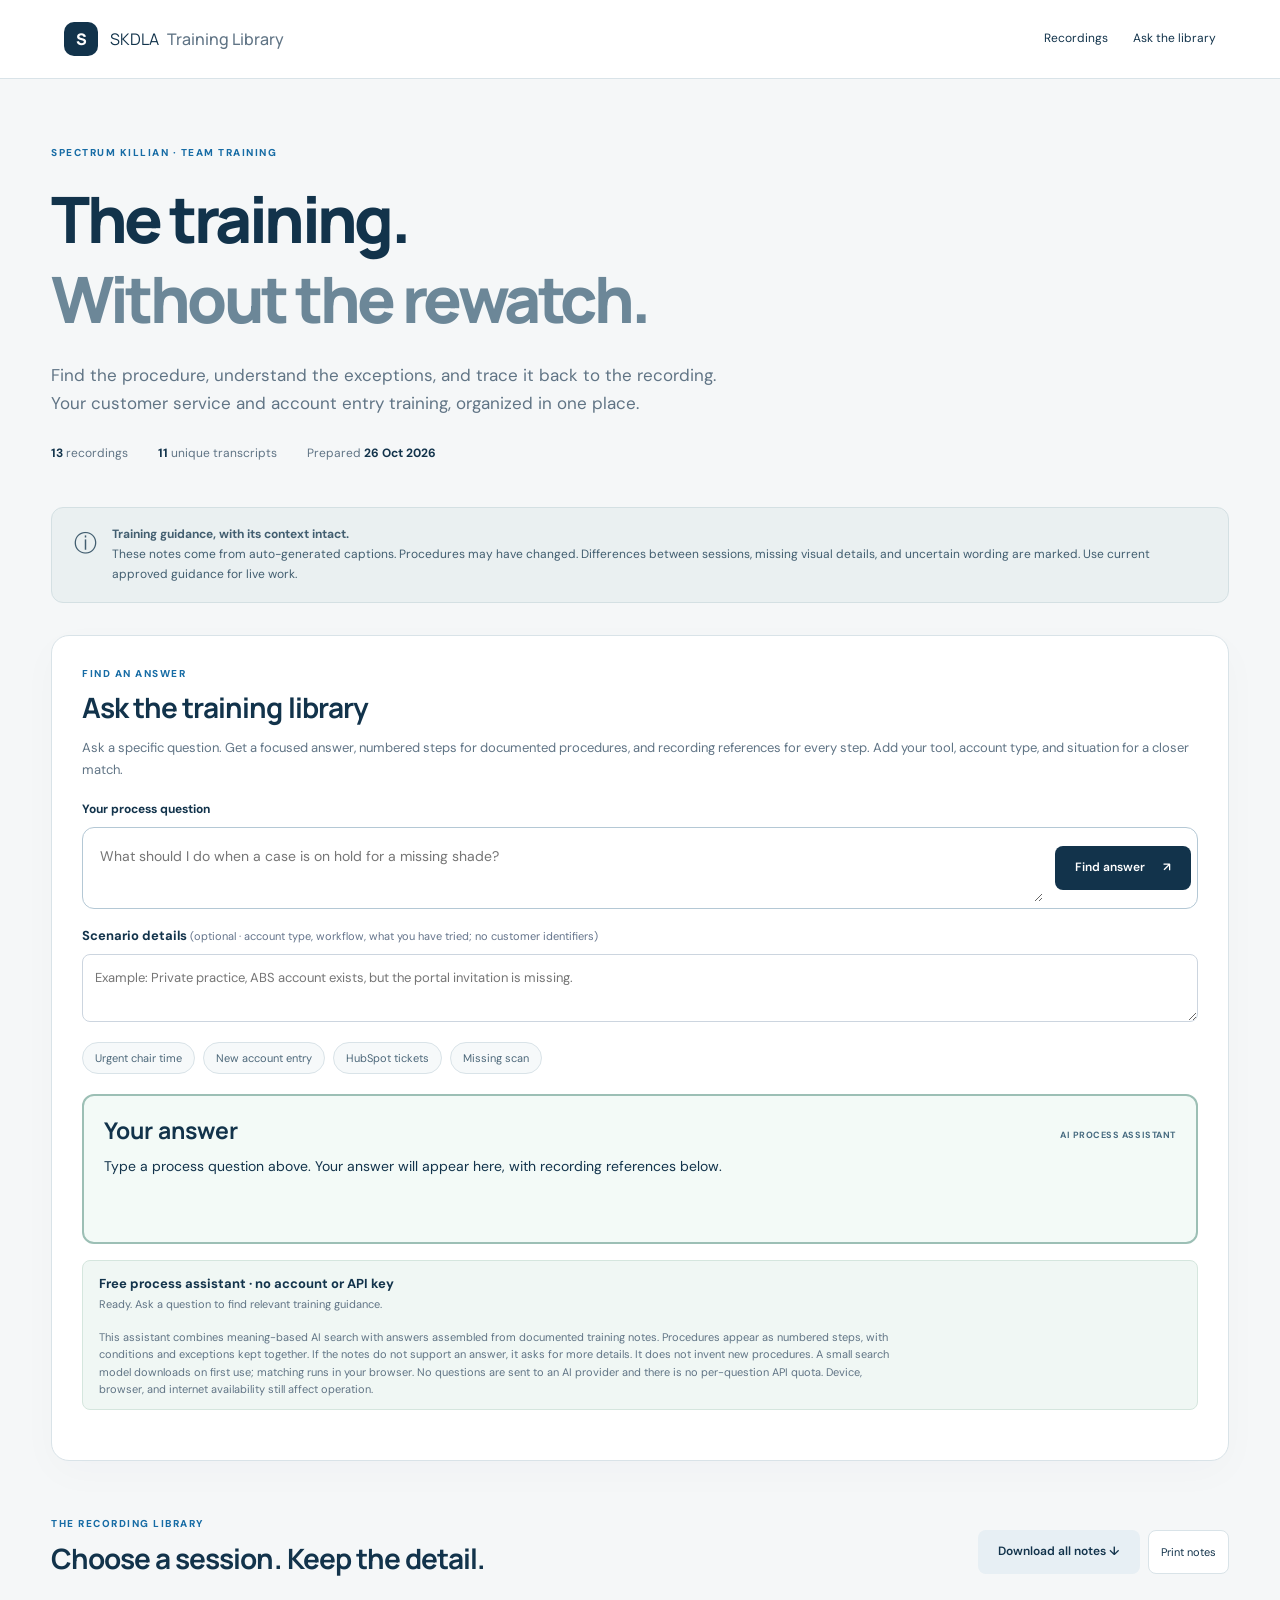
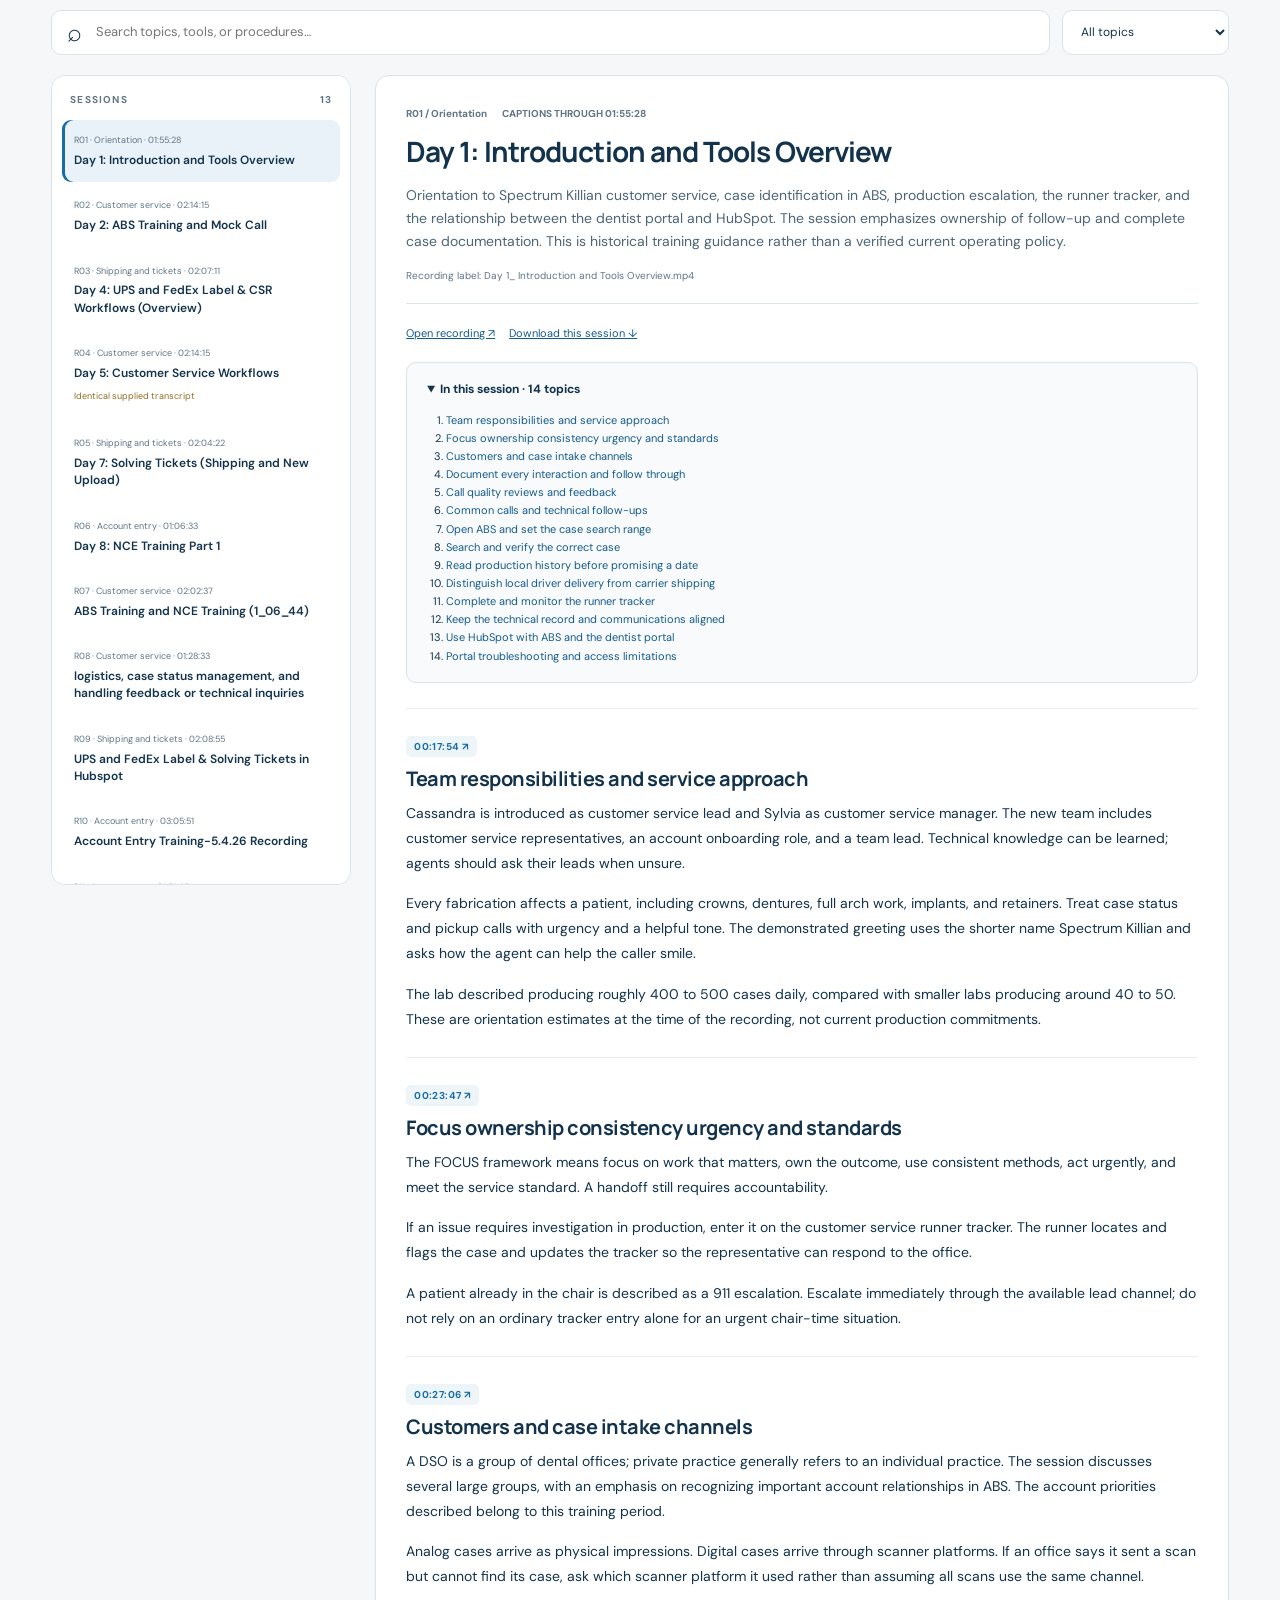
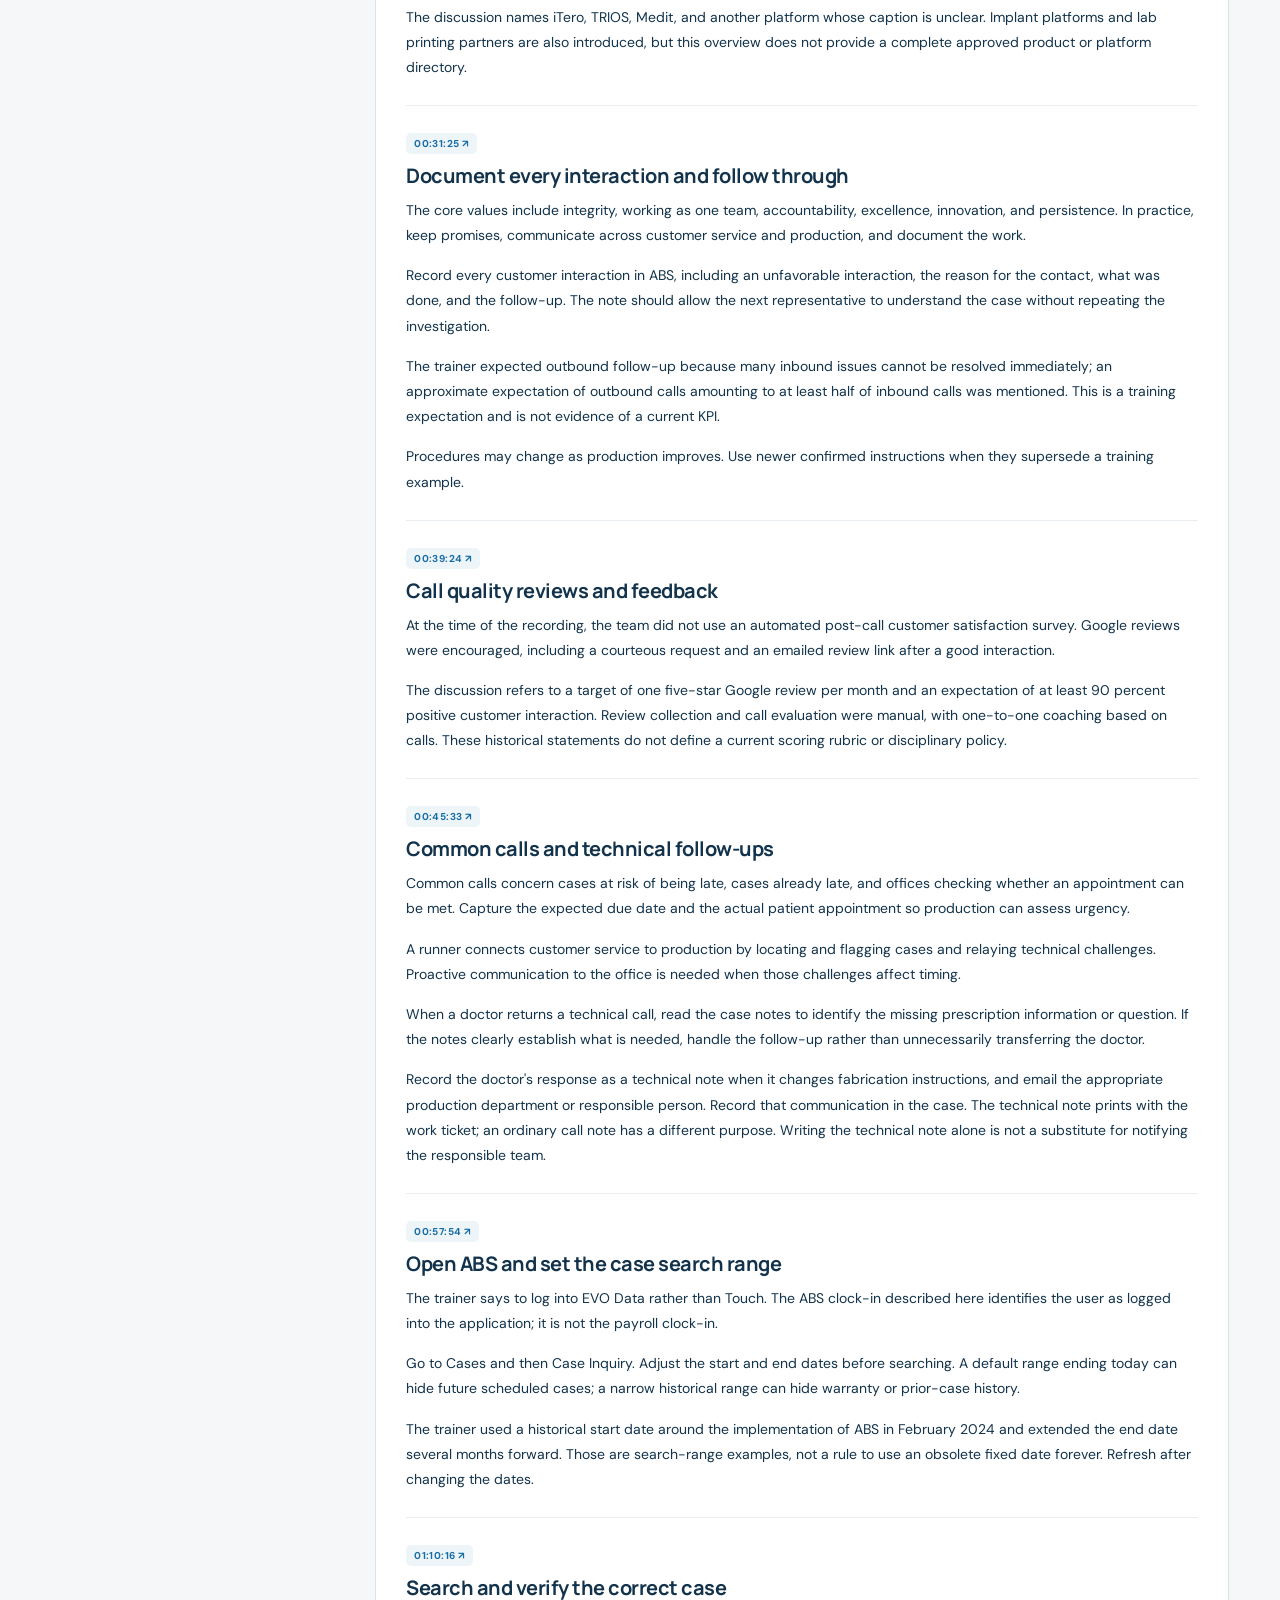
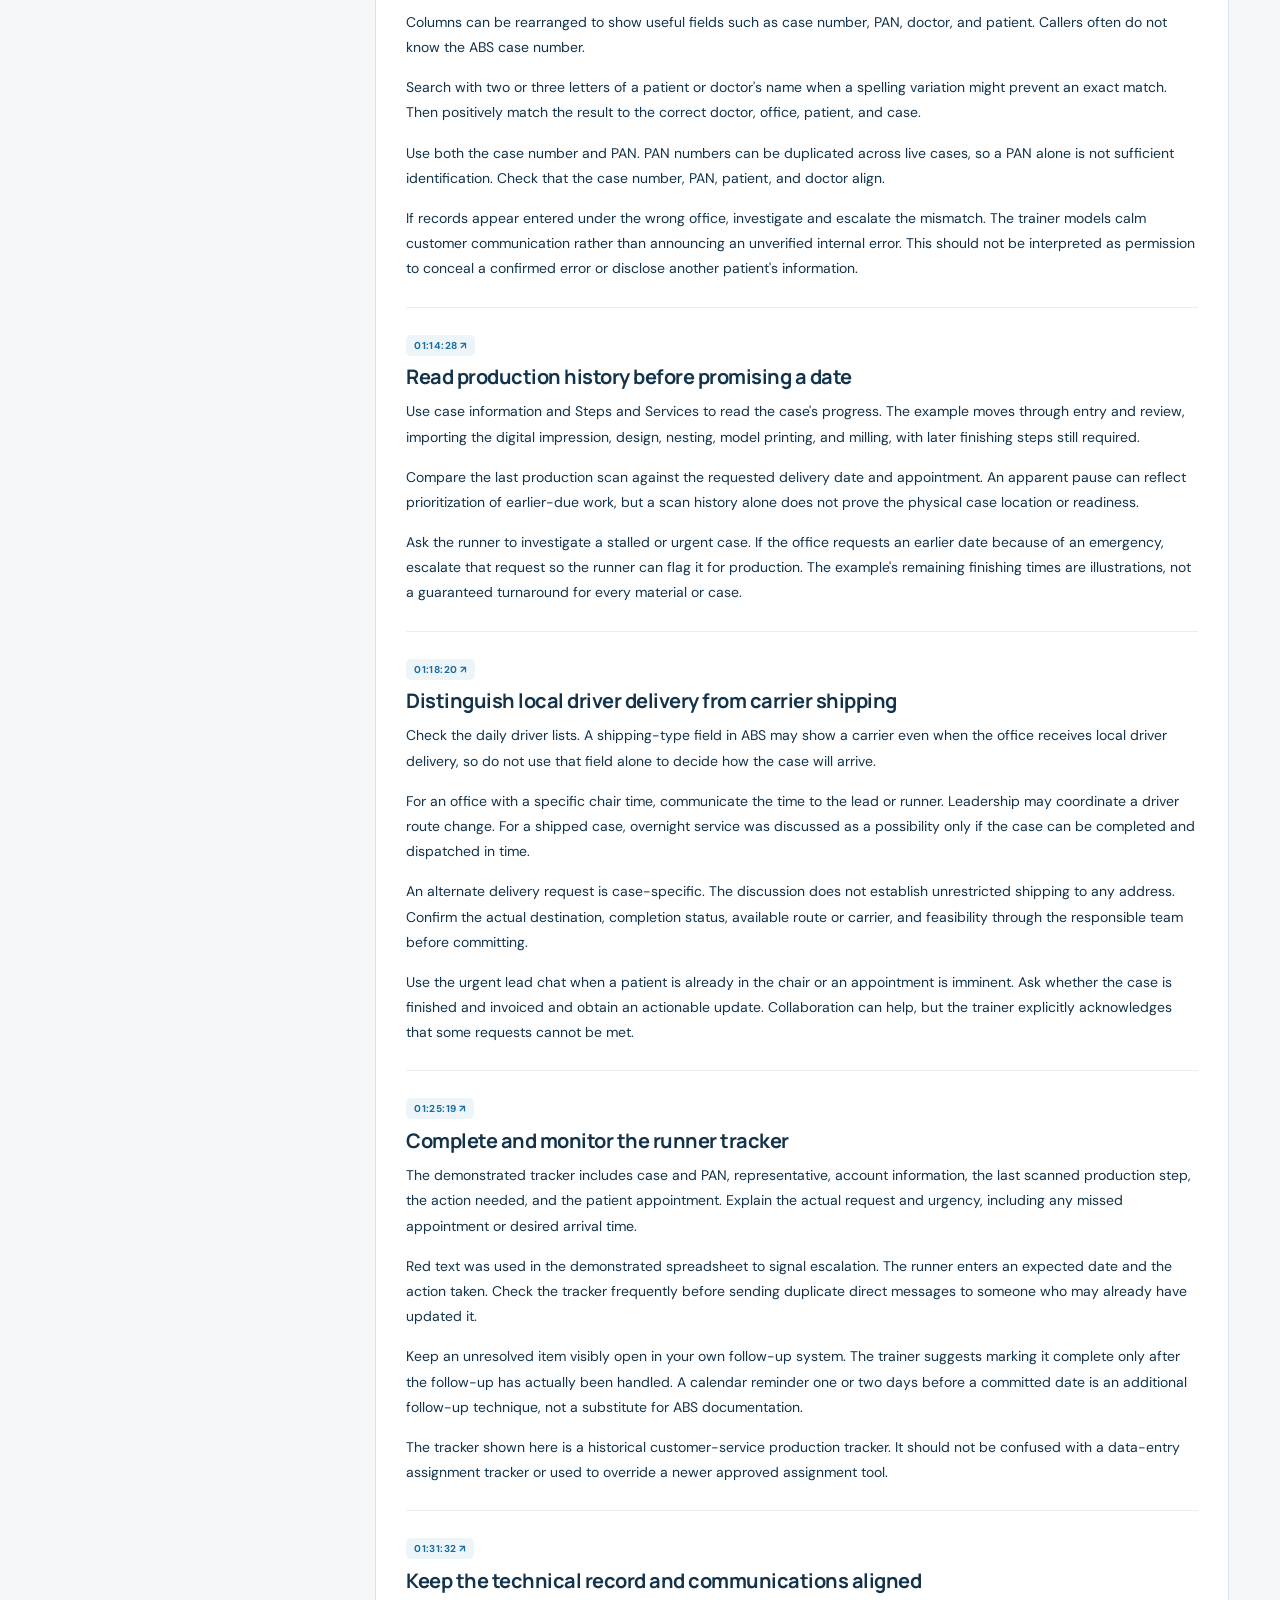
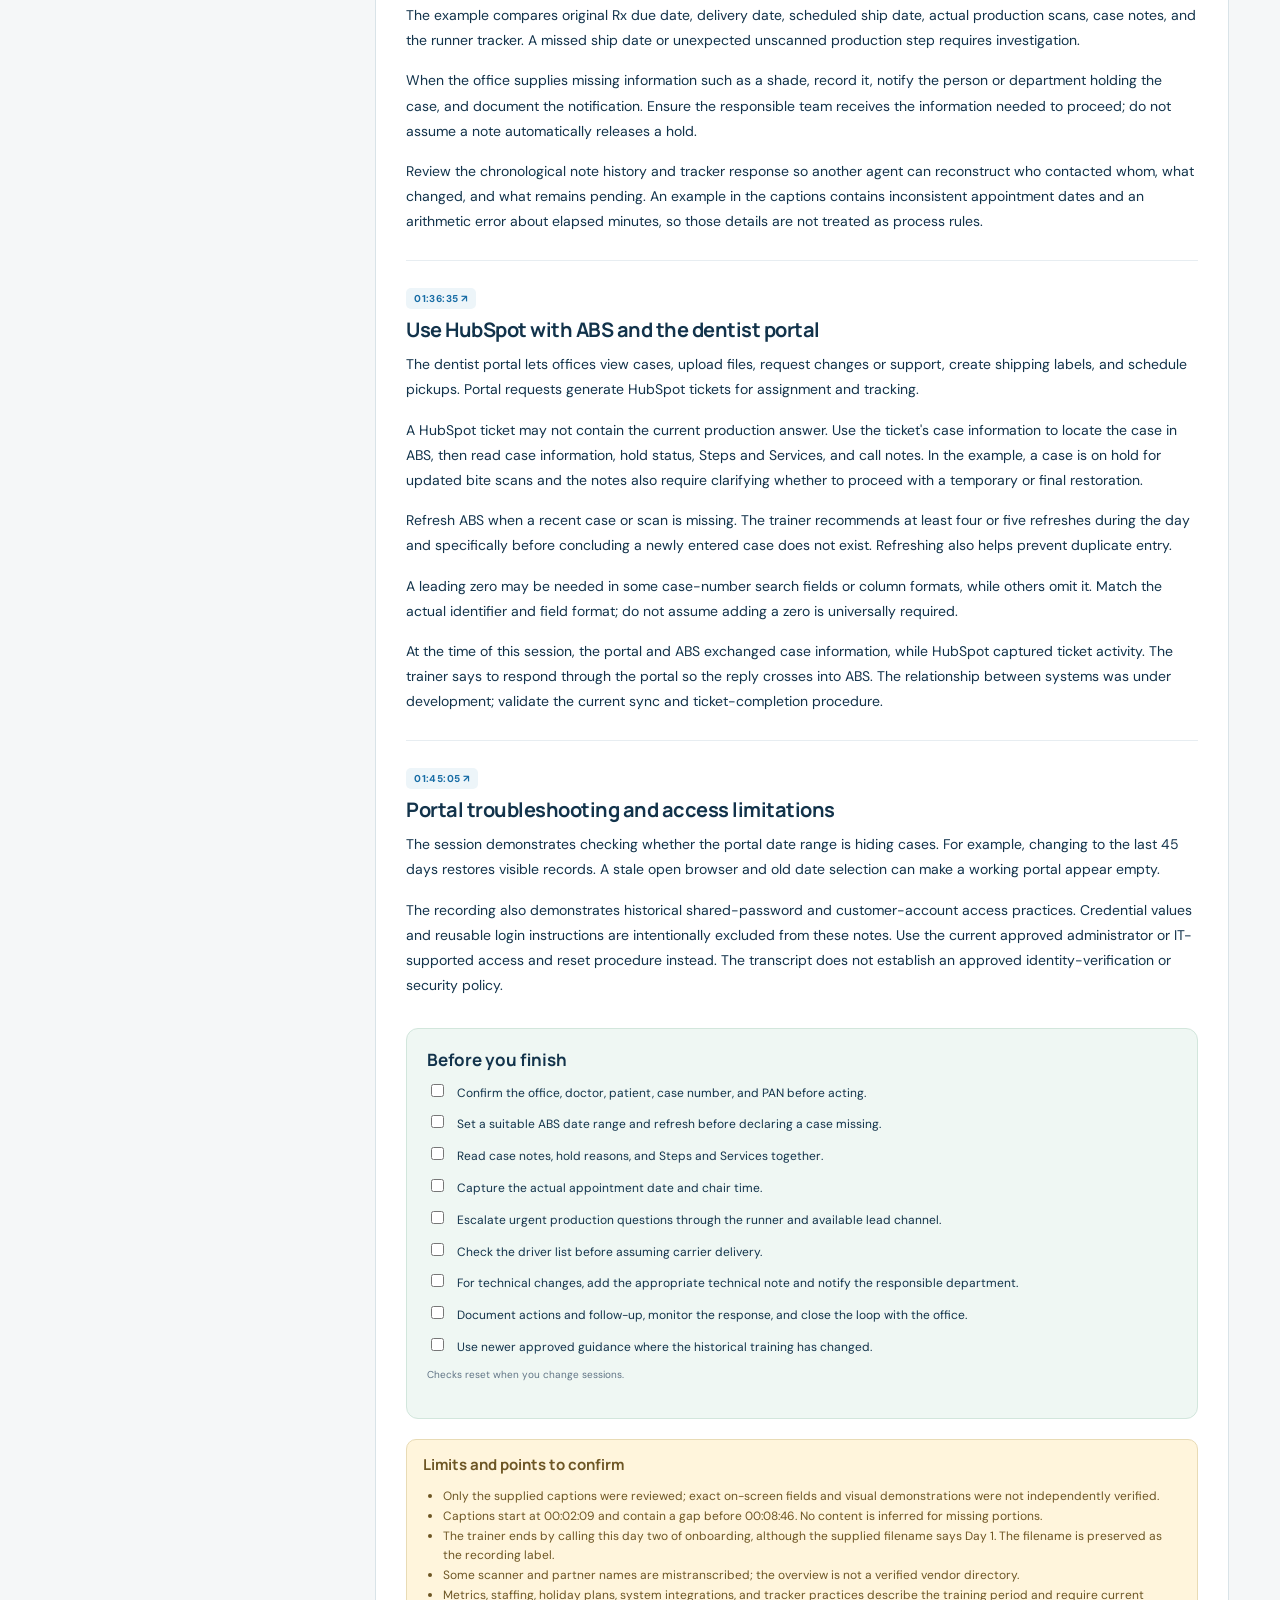
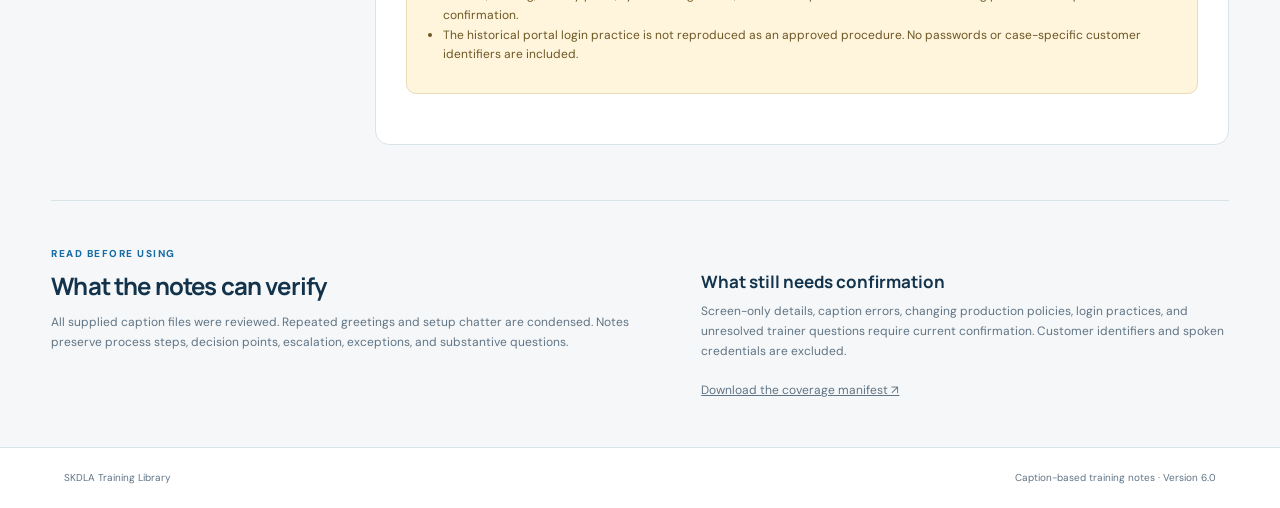
==== commit 4c50abfb: "Improve grounded step-by-step training answers" ====
--- a/training/index.html
+++ b/training/index.html
@@ -1,24 +1,24 @@
-<!doctype html>
-<html lang="en">
-<head><meta charset="utf-8"><meta name="viewport" content="width=device-width,initial-scale=1"><meta name="description" content="SKDLA training notes with recording references, practical checklists, and source-based answers."><title>SKDLA Training Library</title><link rel="stylesheet" href="style.css?v=5"></head>
-<body>
-<a class="skip" href="#library">Skip to recordings</a>
-<header><div class="brand"><span class="brand-icon" aria-hidden="true">S</span><span>SKDLA <b>Training Library</b></span></div><nav aria-label="Main navigation"><a href="#library">Recordings</a><a href="#ask">Ask the library</a><a href="https://supportninja-source.github.io/skdla-de-knowledge-base/" target="_blank" rel="noopener">Current DE knowledge base ↗</a></nav></header>
-<main>
-<section class="hero"><div class="eyebrow">SPECTRUM KILLIAN · TEAM TRAINING</div><h1>The training.<br><span>Without the rewatch.</span></h1><p>Find the procedure, understand the exceptions, and trace it back to the recording. Your customer service and account entry training, organized in one place.</p><div class="hero-meta"><span><strong id="recordingCount">13</strong> recordings</span><span><strong id="uniqueCount">11</strong> unique transcripts</span><span>Prepared <strong>26 Oct 2026</strong></span></div></section>
-<div class="authority"><span aria-hidden="true">ⓘ</span><div><strong>Training guidance, with its context intact.</strong><br>These notes come from auto-generated captions. Procedures may have changed. Differences between sessions, missing visual details, and uncertain wording are marked. Use current approved guidance for live work.</div></div>
-<section id="ask" class="ask-panel"><div><div class="eyebrow">FIND AN ANSWER</div><h2>Ask the training library</h2><p>Type your question. Get a direct process answer below, followed by the recording sections and timestamps. You can add scenario details to refine it.</p></div>
-<form id="askForm"><label for="question">Your process question</label><div class="ask-input"><textarea id="question" rows="2" maxlength="600" placeholder="What should I do when a case is on hold for a missing shade?" required></textarea><button type="submit" id="askButton">Find answer <span aria-hidden="true">↗</span></button></div></form>
-<label class="scenario-label" for="scenario">Scenario details <span>(optional · account type, workflow, what you have tried; no customer identifiers)</span></label><textarea id="scenario" rows="2" maxlength="450" placeholder="Example: Private practice, ABS account exists, but the portal invitation is missing."></textarea>
-<div class="examples"><button data-question="How do I handle a patient already in the chair?">Urgent chair time</button><button data-question="How do I create a new account in ABS?">New account entry</button><button data-question="How do I respond to a HubSpot ticket?">HubSpot tickets</button><button data-question="What should I do if a scan is missing?">Missing scan</button></div>
-<section id="answer" aria-live="polite"><div class="answer-heading"><h3 id="answerTitle">Your answer</h3><span id="answerBadge">AI PROCESS ASSISTANT</span></div><div id="answerText">Type a process question above. Your answer will appear here, with recording references below.</div><div id="answerSources"></div></section><div class="assistant-status"><strong>Free process assistant · no account or API key</strong><p id="aiStatus" role="status">Ready. Ask a question to find relevant training guidance.</p><p class="ai-disclosure">Like the original knowledge base, this assistant combines meaning-based AI search with answers assembled from reviewed notes. It does not invent new procedures. A small search model downloads on first use; matching runs in your browser. No questions are sent to an AI provider and there is no per-question API quota. Device, browser, and internet availability still affect operation.</p></div>
-
-</section>
-<section id="library"><div class="section-heading"><div><div class="eyebrow">THE RECORDING LIBRARY</div><h2>Choose a session. Keep the detail.</h2></div><div class="downloads"><a class="button-link" href="training-notes.md" download>Download all notes ↓</a><button id="print" class="subtle">Print notes</button></div></div>
-<div class="library-toolbar"><label class="search-label"><span aria-hidden="true">⌕</span><input id="search" type="search" placeholder="Search topics, tools, or procedures…" aria-label="Search recording notes"></label><select id="category" aria-label="Filter by training topic"><option value="">All topics</option><option>Orientation</option><option>Customer service</option><option>Shipping and tickets</option><option>Account entry</option></select></div>
-<div class="library-layout"><aside><div class="sidebar-heading">SESSIONS <span id="resultCount"></span></div><div id="sessionList"></div><div class="sidebar-foot">All 13 filenames are preserved.<br>Two transcript pairs are identical.</div></aside><article id="recording" tabindex="-1"></article></div>
-</section>
-<section class="coverage"><div><div class="eyebrow">READ BEFORE USING</div><h2>What the notes can verify</h2><p>All supplied caption files were reviewed. Repeated greetings and setup chatter are condensed. Notes preserve process steps, decision points, escalation, exceptions, and substantive questions.</p></div><div><h3>What still needs confirmation</h3><p>Screen-only details, caption errors, changing production policies, login practices, and unresolved trainer questions require current confirmation. Customer identifiers and spoken credentials are excluded.</p><a href="coverage.json" download>Download the coverage manifest ↗</a></div></section>
-</main><footer><span>SKDLA Training Library</span><span>Caption-based training notes · Version 5.0</span></footer>
-<script src="data.js"></script><script src="search.js?v=5"></script><script src="answer-core.js?v=5"></script><script src="process-answers.js?v=5"></script><script src="process-assistant.js?v=5"></script><script src="app.js?v=5"></script>
-</body></html>
+<!doctype html>
+<html lang="en">
+<head><meta charset="utf-8"><meta name="viewport" content="width=device-width,initial-scale=1"><meta name="description" content="SKDLA training notes with recording references, practical checklists, and source-based answers."><title>SKDLA Training Library</title><link rel="stylesheet" href="style.css?v=6"></head>
+<body>
+<a class="skip" href="#library">Skip to recordings</a>
+<header><div class="brand"><span class="brand-icon" aria-hidden="true">S</span><span>SKDLA <b>Training Library</b></span></div><nav aria-label="Main navigation"><a href="#library">Recordings</a><a href="#ask">Ask the library</a></nav></header>
+<main>
+<section class="hero"><div class="eyebrow">SPECTRUM KILLIAN · TEAM TRAINING</div><h1>The training.<br><span>Without the rewatch.</span></h1><p>Find the procedure, understand the exceptions, and trace it back to the recording. Your customer service and account entry training, organized in one place.</p><div class="hero-meta"><span><strong id="recordingCount">13</strong> recordings</span><span><strong id="uniqueCount">11</strong> unique transcripts</span><span>Prepared <strong>26 Oct 2026</strong></span></div></section>
+<div class="authority"><span aria-hidden="true">ⓘ</span><div><strong>Training guidance, with its context intact.</strong><br>These notes come from auto-generated captions. Procedures may have changed. Differences between sessions, missing visual details, and uncertain wording are marked. Use current approved guidance for live work.</div></div>
+<section id="ask" class="ask-panel"><div><div class="eyebrow">FIND AN ANSWER</div><h2>Ask the training library</h2><p>Ask a specific question. Get a focused answer, numbered steps for documented procedures, and recording references for every step. Add your tool, account type, and situation for a closer match.</p></div>
+<form id="askForm"><label for="question">Your process question</label><div class="ask-input"><textarea id="question" rows="2" maxlength="600" placeholder="What should I do when a case is on hold for a missing shade?" required></textarea><button type="submit" id="askButton">Find answer <span aria-hidden="true">↗</span></button></div></form>
+<label class="scenario-label" for="scenario">Scenario details <span>(optional · account type, workflow, what you have tried; no customer identifiers)</span></label><textarea id="scenario" rows="2" maxlength="450" placeholder="Example: Private practice, ABS account exists, but the portal invitation is missing."></textarea>
+<div class="examples"><button data-question="How do I handle a patient already in the chair?">Urgent chair time</button><button data-question="How do I create a new account in ABS?">New account entry</button><button data-question="How do I respond to a HubSpot ticket?">HubSpot tickets</button><button data-question="What should I do if a scan is missing?">Missing scan</button></div>
+<section id="answer" aria-live="polite"><div class="answer-heading"><h3 id="answerTitle">Your answer</h3><span id="answerBadge">AI PROCESS ASSISTANT</span></div><div id="answerText">Type a process question above. Your answer will appear here, with recording references below.</div><div id="answerSources"></div></section><div class="assistant-status"><strong>Free process assistant · no account or API key</strong><p id="aiStatus" role="status">Ready. Ask a question to find relevant training guidance.</p><p class="ai-disclosure">This assistant combines meaning-based AI search with answers assembled from documented training notes. Procedures appear as numbered steps, with conditions and exceptions kept together. If the notes do not support an answer, it asks for more details. It does not invent new procedures. A small search model downloads on first use; matching runs in your browser. No questions are sent to an AI provider and there is no per-question API quota. Device, browser, and internet availability still affect operation.</p></div>
+
+</section>
+<section id="library"><div class="section-heading"><div><div class="eyebrow">THE RECORDING LIBRARY</div><h2>Choose a session. Keep the detail.</h2></div><div class="downloads"><a class="button-link" href="training-notes.md" download>Download all notes ↓</a><button id="print" class="subtle">Print notes</button></div></div>
+<div class="library-toolbar"><label class="search-label"><span aria-hidden="true">⌕</span><input id="search" type="search" placeholder="Search topics, tools, or procedures…" aria-label="Search recording notes"></label><select id="category" aria-label="Filter by training topic"><option value="">All topics</option><option>Orientation</option><option>Customer service</option><option>Shipping and tickets</option><option>Account entry</option></select></div>
+<div class="library-layout"><aside><div class="sidebar-heading">SESSIONS <span id="resultCount"></span></div><div id="sessionList"></div><div class="sidebar-foot">All 13 filenames are preserved.<br>Two transcript pairs are identical.</div></aside><article id="recording" tabindex="-1"></article></div>
+</section>
+<section class="coverage"><div><div class="eyebrow">READ BEFORE USING</div><h2>What the notes can verify</h2><p>All supplied caption files were reviewed. Repeated greetings and setup chatter are condensed. Notes preserve process steps, decision points, escalation, exceptions, and substantive questions.</p></div><div><h3>What still needs confirmation</h3><p>Screen-only details, caption errors, changing production policies, login practices, and unresolved trainer questions require current confirmation. Customer identifiers and spoken credentials are excluded.</p><a href="coverage.json" download>Download the coverage manifest ↗</a></div></section>
+</main><footer><span>SKDLA Training Library</span><span>Caption-based training notes · Version 6.0</span></footer>
+<script src="data.js"></script><script src="search.js?v=6"></script><script src="answer-core.js?v=6"></script><script src="process-answers.js?v=6"></script><script src="process-assistant.js?v=6"></script><script src="app.js?v=6"></script>
+</body></html>
--- a/training/style.css
+++ b/training/style.css
@@ -1,13 +1,15 @@
-@import url('https://fonts.googleapis.com/css2?family=DM+Sans:wght@400;500;600;700&family=Manrope:wght@400;500;600;700;800&display=swap');
-:root{--ink:#12334b;--muted:#607485;--line:#d9e3e8;--paper:#f5f7f8;--white:#fff;--blue:#176ca5;--mint:#d4ece5;--amber:#fff5dc;--radius:18px}*{box-sizing:border-box}html{scroll-behavior:smooth;scroll-padding-top:24px}body{margin:0;background:var(--paper);color:var(--ink);font-family:'DM Sans','Segoe UI',sans-serif;font-size:15px;line-height:1.65}button,input,textarea,select{font:inherit}button,a,input,textarea,select{outline-offset:4px}button,a{touch-action:manipulation}button{cursor:pointer}a{color:#145b8b}header{background:white;border-bottom:1px solid var(--line);padding:22px max(5vw,24px);display:flex;justify-content:space-between;align-items:center;gap:25px}.brand{display:flex;align-items:center;gap:12px;white-space:nowrap;font-family:Manrope,sans-serif;font-size:16px}.brand-icon{display:grid;place-items:center;background:var(--ink);color:white;width:34px;height:34px;border-radius:10px;font-weight:800}.brand b{font-weight:500;margin-left:5px;color:var(--muted)}nav{display:flex;gap:25px;font-size:12px}nav a{text-decoration:none;color:var(--ink)}main{max-width:1320px;margin:auto;padding:0 4vw}.hero{padding:66px 0 44px;max-width:900px}.eyebrow{font-size:10px;letter-spacing:.15em;font-weight:800;color:var(--blue)}h1,h2,h3,h4{font-family:Manrope,'Segoe UI',sans-serif;line-height:1.25}h1{font-size:clamp(40px,5vw,66px);font-weight:800;letter-spacing:-.055em;margin:17px 0 22px}h1 span{color:#6c8798}h2{font-size:28px;letter-spacing:-.035em;margin:8px 0 12px}h3{font-size:19px;margin:0 0 10px}p{margin:0 0 15px}.hero>p{font-size:17px;color:var(--muted);max-width:680px}.hero-meta{display:flex;gap:30px;margin-top:27px;font-size:12px;color:var(--muted)}.hero-meta strong{color:var(--ink);font-weight:700}.authority{padding:17px 22px;border:1px solid #d4e0e3;background:#eaf0f1;border-radius:12px;display:flex;gap:15px;font-size:12px;line-height:1.65;margin-bottom:32px;color:#425e70}.authority>span{font-size:23px}.ask-panel{border:1px solid var(--line);border-radius:var(--radius);padding:30px;background:white;box-shadow:0 12px 40px #18384f06;margin-bottom:55px}.ask-panel>div>p{font-size:13px;color:var(--muted)}form label{display:block;font-size:12px;font-weight:700;margin:20px 0 7px}.ask-input{display:flex;border:1px solid #b4c8d5;border-radius:12px;padding:6px;gap:12px}.ask-input textarea{width:100%;border:0;resize:vertical;min-height:60px;padding:11px;background:transparent;color:var(--ink);font-size:14px}.ask-input button,.button-link{background:var(--ink);color:white;border:0;border-radius:8px;padding:12px 20px;white-space:nowrap;font-weight:600;font-size:12px;align-self:center;text-decoration:none}.ask-input button span{margin-left:15px}.examples{display:flex;flex-wrap:wrap;gap:8px;margin-top:12px}.examples button{border:1px solid var(--line);border-radius:30px;background:#f6f9fa;color:#4d687a;font-size:11px;padding:6px 12px}.ai-option{border-top:1px solid #edf1f3;margin-top:22px;padding-top:17px;display:flex;align-items:center;gap:16px;flex-wrap:wrap;font-size:11px}.ai-option label{display:flex;gap:7px;align-items:center}.ai-option input{accent-color:var(--blue)}.subtle{border:1px solid var(--line);background:white;color:var(--ink);border-radius:8px;padding:8px 12px;font-size:11px}.ai-disclosure{font-size:10px;color:var(--muted);max-width:800px;margin-top:9px!important;margin-bottom:0!important}#aiStatus{color:var(--muted);font-size:11px}#answer{margin-top:20px;padding:20px;border-radius:12px;background:#f1f7fa;border:1px solid #c8dce9}.answer-heading{display:flex;align-items:center;justify-content:space-between;gap:15px}#answerBadge{font-size:9px;letter-spacing:.06em;color:#476b80;font-weight:700}#answerText{white-space:pre-line;font-size:14px}#answerText p{margin-bottom:10px}.source-card{padding:13px 0;border-top:1px solid #d4e1e8;margin-top:12px;font-size:13px}.source-card p{margin:8px 0}.source-card a{font-size:11px}.source-card .source-title{font-weight:700;display:block}.section-heading{display:flex;align-items:center;justify-content:space-between;gap:20px;margin-bottom:22px}.downloads{display:flex;gap:8px}.downloads .button-link{background:#e7eff4;color:var(--ink)}.library-toolbar{display:flex;gap:12px;margin-bottom:20px}.search-label{display:flex;align-items:center;gap:12px;flex:1;background:white;border:1px solid var(--line);border-radius:10px;padding:9px 15px}.search-label span{font-size:25px;line-height:1}.search-label input{border:0;background:transparent;width:100%;font-size:13px;color:var(--ink)}select{background:white;border:1px solid var(--line);padding:9px 14px;border-radius:10px;font-size:12px;color:var(--ink)}.library-layout{display:grid;grid-template-columns:300px 1fr;align-items:start;gap:24px}aside{background:white;border:1px solid var(--line);border-radius:14px;padding:16px 10px;position:sticky;top:15px;max-height:90vh;overflow:auto}.sidebar-heading{font-size:10px;letter-spacing:.12em;color:var(--muted);font-weight:700;padding:0 8px 12px;display:flex;justify-content:space-between}.session{width:100%;border:0;background:transparent;text-align:left;color:var(--ink);padding:13px 12px;border-radius:9px;margin-bottom:3px;display:block}.session.active{background:#e9f2f8;box-shadow:inset 3px 0 var(--blue)}.session:hover{background:#f1f5f7}.session small{display:block;font-size:9px;color:var(--muted);margin-bottom:4px}.session b{font-size:12px;line-height:1.45;display:block;font-weight:600}.duplicate-tag{font-size:9px;color:#906d22;display:inline-block;margin-top:5px}.sidebar-foot{font-size:10px;color:var(--muted);border-top:1px solid var(--line);padding:13px 10px 0;margin-top:12px}article{background:white;border:1px solid var(--line);border-radius:14px;padding:30px;min-width:0}article h2{font-size:28px;margin:12px 0 15px}.record-meta{font-size:10px;font-weight:700;color:var(--muted);display:flex;gap:15px;flex-wrap:wrap}.record-summary{font-size:14px;color:#4d6576}.filename{font-size:10px;color:var(--muted);overflow-wrap:anywhere;border-bottom:1px solid var(--line);padding-bottom:18px;margin-bottom:20px}.record-links{display:flex;gap:14px;font-size:11px;margin-bottom:20px}.duplicate-notice,.uncertainties{background:var(--amber);border:1px solid #e8dbb5;border-radius:10px;padding:16px;font-size:12px;margin:20px 0;color:#6d5624}.uncertainties h3{font-size:15px}.toc{border:1px solid var(--line);background:#f8fafb;border-radius:10px;padding:17px 20px;margin:20px 0}.toc summary{font-size:12px;font-weight:700;cursor:pointer}.toc ol{font-size:11px;margin-bottom:0;padding-left:19px}.toc a{text-decoration:none}.note-section{border-top:1px solid #e7edf1;padding-top:24px;margin-top:25px;scroll-margin-top:25px}.note-section h3{font-size:20px;margin-top:8px;letter-spacing:-.025em}.timestamp{font-size:10px;font-weight:700;letter-spacing:.04em;text-decoration:none;color:var(--blue);background:#edf5f9;padding:4px 8px;border-radius:5px}.note-section p{font-size:14px;line-height:1.8}.checklist{background:#eff7f3;border:1px solid #d2e6dc;border-radius:12px;padding:20px;margin-top:30px}.checklist h3{font-size:17px}.checklist label{font-size:12px;display:flex;align-items:baseline;gap:10px;margin-bottom:9px;cursor:pointer}.checklist input{accent-color:#367d65;flex-shrink:0}.checklist input:checked+span{text-decoration:line-through;color:#698178}ul{padding-left:20px}.coverage{border-top:1px solid var(--line);display:grid;grid-template-columns:1.1fr 1fr;gap:70px;padding:45px 0;margin-top:55px}.coverage p,.coverage a{font-size:12px;color:var(--muted)}.coverage h3{font-size:17px;margin-top:25px}.coverage h2{font-size:24px}footer{border-top:1px solid var(--line);display:flex;justify-content:space-between;padding:22px 5vw;font-size:10px;color:var(--muted);background:white}.skip{position:absolute;top:-100px;background:white;padding:10px;z-index:10}.skip:focus{top:0}.empty{color:var(--muted);font-size:12px;padding:14px}button:disabled{cursor:wait;opacity:.65}
-@media(max-width:950px){nav a:last-child{display:none}.library-layout{grid-template-columns:240px 1fr;gap:14px}article{padding:22px}.hero{padding-top:45px}.section-heading{align-items:flex-start}.downloads{flex-direction:column}.coverage{gap:25px}}
-@media(max-width:680px){header{padding:16px 5vw}.brand{font-size:13px}.brand b{display:block;margin:0;font-size:11px}nav{gap:14px;font-size:10px}main{padding:0 5vw}.hero{padding:38px 0 30px}h1{font-size:43px}.hero>p{font-size:15px}.hero-meta{gap:14px;flex-wrap:wrap;font-size:10px}.authority{padding:14px;font-size:11px}.ask-panel{padding:20px;margin-bottom:35px}h2{font-size:24px}.ask-input{flex-direction:column;gap:0}.ask-input button{align-self:stretch}.ai-option{gap:10px}.section-heading{display:block}.downloads{flex-direction:row;margin-top:16px}.library-toolbar{flex-wrap:wrap}.search-label{min-width:100%}.library-layout{display:block}aside{position:static;max-height:280px;margin-bottom:16px}article{padding:21px}article h2{font-size:25px}.coverage{display:block;padding:30px 0}.coverage>div+div{margin-top:22px}footer{gap:15px}.answer-heading{display:block}#answerBadge{display:block;margin-bottom:10px}}
-@media print{header,aside,.hero,.authority,.ask-panel,.library-toolbar,.section-heading,.coverage,footer,.record-links,.toc,.skip{display:none!important}main{padding:0;max-width:none}.library-layout{display:block}article{border:0;padding:0}.note-section{break-inside:avoid}.checklist{break-inside:avoid}body{background:white;color:black}a{color:black}.uncertainties{background:white;border:1px solid #999}}
+@import url('https://fonts.googleapis.com/css2?family=DM+Sans:wght@400;500;600;700&family=Manrope:wght@400;500;600;700;800&display=swap');
+:root{--ink:#12334b;--muted:#607485;--line:#d9e3e8;--paper:#f5f7f8;--white:#fff;--blue:#176ca5;--mint:#d4ece5;--amber:#fff5dc;--radius:18px}*{box-sizing:border-box}html{scroll-behavior:smooth;scroll-padding-top:24px}body{margin:0;background:var(--paper);color:var(--ink);font-family:'DM Sans','Segoe UI',sans-serif;font-size:15px;line-height:1.65}button,input,textarea,select{font:inherit}button,a,input,textarea,select{outline-offset:4px}button,a{touch-action:manipulation}button{cursor:pointer}a{color:#145b8b}header{background:white;border-bottom:1px solid var(--line);padding:22px max(5vw,24px);display:flex;justify-content:space-between;align-items:center;gap:25px}.brand{display:flex;align-items:center;gap:12px;white-space:nowrap;font-family:Manrope,sans-serif;font-size:16px}.brand-icon{display:grid;place-items:center;background:var(--ink);color:white;width:34px;height:34px;border-radius:10px;font-weight:800}.brand b{font-weight:500;margin-left:5px;color:var(--muted)}nav{display:flex;gap:25px;font-size:12px}nav a{text-decoration:none;color:var(--ink)}main{max-width:1320px;margin:auto;padding:0 4vw}.hero{padding:66px 0 44px;max-width:900px}.eyebrow{font-size:10px;letter-spacing:.15em;font-weight:800;color:var(--blue)}h1,h2,h3,h4{font-family:Manrope,'Segoe UI',sans-serif;line-height:1.25}h1{font-size:clamp(40px,5vw,66px);font-weight:800;letter-spacing:-.055em;margin:17px 0 22px}h1 span{color:#6c8798}h2{font-size:28px;letter-spacing:-.035em;margin:8px 0 12px}h3{font-size:19px;margin:0 0 10px}p{margin:0 0 15px}.hero>p{font-size:17px;color:var(--muted);max-width:680px}.hero-meta{display:flex;gap:30px;margin-top:27px;font-size:12px;color:var(--muted)}.hero-meta strong{color:var(--ink);font-weight:700}.authority{padding:17px 22px;border:1px solid #d4e0e3;background:#eaf0f1;border-radius:12px;display:flex;gap:15px;font-size:12px;line-height:1.65;margin-bottom:32px;color:#425e70}.authority>span{font-size:23px}.ask-panel{border:1px solid var(--line);border-radius:var(--radius);padding:30px;background:white;box-shadow:0 12px 40px #18384f06;margin-bottom:55px}.ask-panel>div>p{font-size:13px;color:var(--muted)}form label{display:block;font-size:12px;font-weight:700;margin:20px 0 7px}.ask-input{display:flex;border:1px solid #b4c8d5;border-radius:12px;padding:6px;gap:12px}.ask-input textarea{width:100%;border:0;resize:vertical;min-height:60px;padding:11px;background:transparent;color:var(--ink);font-size:14px}.ask-input button,.button-link{background:var(--ink);color:white;border:0;border-radius:8px;padding:12px 20px;white-space:nowrap;font-weight:600;font-size:12px;align-self:center;text-decoration:none}.ask-input button span{margin-left:15px}.examples{display:flex;flex-wrap:wrap;gap:8px;margin-top:12px}.examples button{border:1px solid var(--line);border-radius:30px;background:#f6f9fa;color:#4d687a;font-size:11px;padding:6px 12px}.ai-option{border-top:1px solid #edf1f3;margin-top:22px;padding-top:17px;display:flex;align-items:center;gap:16px;flex-wrap:wrap;font-size:11px}.ai-option label{display:flex;gap:7px;align-items:center}.ai-option input{accent-color:var(--blue)}.subtle{border:1px solid var(--line);background:white;color:var(--ink);border-radius:8px;padding:8px 12px;font-size:11px}.ai-disclosure{font-size:10px;color:var(--muted);max-width:800px;margin-top:9px!important;margin-bottom:0!important}#aiStatus{color:var(--muted);font-size:11px}#answer{margin-top:20px;padding:20px;border-radius:12px;background:#f1f7fa;border:1px solid #c8dce9}.answer-heading{display:flex;align-items:center;justify-content:space-between;gap:15px}#answerBadge{font-size:9px;letter-spacing:.06em;color:#476b80;font-weight:700}#answerText{white-space:pre-line;font-size:14px}#answerText p{margin-bottom:10px}.source-card{padding:13px 0;border-top:1px solid #d4e1e8;margin-top:12px;font-size:13px}.source-card p{margin:8px 0}.source-card a{font-size:11px}.source-card .source-title{font-weight:700;display:block}.section-heading{display:flex;align-items:center;justify-content:space-between;gap:20px;margin-bottom:22px}.downloads{display:flex;gap:8px}.downloads .button-link{background:#e7eff4;color:var(--ink)}.library-toolbar{display:flex;gap:12px;margin-bottom:20px}.search-label{display:flex;align-items:center;gap:12px;flex:1;background:white;border:1px solid var(--line);border-radius:10px;padding:9px 15px}.search-label span{font-size:25px;line-height:1}.search-label input{border:0;background:transparent;width:100%;font-size:13px;color:var(--ink)}select{background:white;border:1px solid var(--line);padding:9px 14px;border-radius:10px;font-size:12px;color:var(--ink)}.library-layout{display:grid;grid-template-columns:300px 1fr;align-items:start;gap:24px}aside{background:white;border:1px solid var(--line);border-radius:14px;padding:16px 10px;position:sticky;top:15px;max-height:90vh;overflow:auto}.sidebar-heading{font-size:10px;letter-spacing:.12em;color:var(--muted);font-weight:700;padding:0 8px 12px;display:flex;justify-content:space-between}.session{width:100%;border:0;background:transparent;text-align:left;color:var(--ink);padding:13px 12px;border-radius:9px;margin-bottom:3px;display:block}.session.active{background:#e9f2f8;box-shadow:inset 3px 0 var(--blue)}.session:hover{background:#f1f5f7}.session small{display:block;font-size:9px;color:var(--muted);margin-bottom:4px}.session b{font-size:12px;line-height:1.45;display:block;font-weight:600}.duplicate-tag{font-size:9px;color:#906d22;display:inline-block;margin-top:5px}.sidebar-foot{font-size:10px;color:var(--muted);border-top:1px solid var(--line);padding:13px 10px 0;margin-top:12px}article{background:white;border:1px solid var(--line);border-radius:14px;padding:30px;min-width:0}article h2{font-size:28px;margin:12px 0 15px}.record-meta{font-size:10px;font-weight:700;color:var(--muted);display:flex;gap:15px;flex-wrap:wrap}.record-summary{font-size:14px;color:#4d6576}.filename{font-size:10px;color:var(--muted);overflow-wrap:anywhere;border-bottom:1px solid var(--line);padding-bottom:18px;margin-bottom:20px}.record-links{display:flex;gap:14px;font-size:11px;margin-bottom:20px}.duplicate-notice,.uncertainties{background:var(--amber);border:1px solid #e8dbb5;border-radius:10px;padding:16px;font-size:12px;margin:20px 0;color:#6d5624}.uncertainties h3{font-size:15px}.toc{border:1px solid var(--line);background:#f8fafb;border-radius:10px;padding:17px 20px;margin:20px 0}.toc summary{font-size:12px;font-weight:700;cursor:pointer}.toc ol{font-size:11px;margin-bottom:0;padding-left:19px}.toc a{text-decoration:none}.note-section{border-top:1px solid #e7edf1;padding-top:24px;margin-top:25px;scroll-margin-top:25px}.note-section h3{font-size:20px;margin-top:8px;letter-spacing:-.025em}.timestamp{font-size:10px;font-weight:700;letter-spacing:.04em;text-decoration:none;color:var(--blue);background:#edf5f9;padding:4px 8px;border-radius:5px}.note-section p{font-size:14px;line-height:1.8}.checklist{background:#eff7f3;border:1px solid #d2e6dc;border-radius:12px;padding:20px;margin-top:30px}.checklist h3{font-size:17px}.checklist label{font-size:12px;display:flex;align-items:baseline;gap:10px;margin-bottom:9px;cursor:pointer}.checklist input{accent-color:#367d65;flex-shrink:0}.checklist input:checked+span{text-decoration:line-through;color:#698178}ul{padding-left:20px}.coverage{border-top:1px solid var(--line);display:grid;grid-template-columns:1.1fr 1fr;gap:70px;padding:45px 0;margin-top:55px}.coverage p,.coverage a{font-size:12px;color:var(--muted)}.coverage h3{font-size:17px;margin-top:25px}.coverage h2{font-size:24px}footer{border-top:1px solid var(--line);display:flex;justify-content:space-between;padding:22px 5vw;font-size:10px;color:var(--muted);background:white}.skip{position:absolute;top:-100px;background:white;padding:10px;z-index:10}.skip:focus{top:0}.empty{color:var(--muted);font-size:12px;padding:14px}button:disabled{cursor:wait;opacity:.65}
+@media(max-width:950px){nav a:last-child{display:none}.library-layout{grid-template-columns:240px 1fr;gap:14px}article{padding:22px}.hero{padding-top:45px}.section-heading{align-items:flex-start}.downloads{flex-direction:column}.coverage{gap:25px}}
+@media(max-width:680px){header{padding:16px 5vw}.brand{font-size:13px}.brand b{display:block;margin:0;font-size:11px}nav{gap:14px;font-size:10px}main{padding:0 5vw}.hero{padding:38px 0 30px}h1{font-size:43px}.hero>p{font-size:15px}.hero-meta{gap:14px;flex-wrap:wrap;font-size:10px}.authority{padding:14px;font-size:11px}.ask-panel{padding:20px;margin-bottom:35px}h2{font-size:24px}.ask-input{flex-direction:column;gap:0}.ask-input button{align-self:stretch}.ai-option{gap:10px}.section-heading{display:block}.downloads{flex-direction:row;margin-top:16px}.library-toolbar{flex-wrap:wrap}.search-label{min-width:100%}.library-layout{display:block}aside{position:static;max-height:280px;margin-bottom:16px}article{padding:21px}article h2{font-size:25px}.coverage{display:block;padding:30px 0}.coverage>div+div{margin-top:22px}footer{gap:15px}.answer-heading{display:block}#answerBadge{display:block;margin-bottom:10px}}
+@media print{header,aside,.hero,.authority,.ask-panel,.library-toolbar,.section-heading,.coverage,footer,.record-links,.toc,.skip{display:none!important}main{padding:0;max-width:none}.library-layout{display:block}article{border:0;padding:0}.note-section{break-inside:avoid}.checklist{break-inside:avoid}body{background:white;color:black}a{color:black}.uncertainties{background:white;border:1px solid #999}}
+
+.scenario-label{display:block;margin-top:16px;font-size:13px;font-weight:700}.scenario-label span{font-size:11px;font-weight:400;color:#64748b}#scenario{width:100%;box-sizing:border-box;margin-top:7px;padding:12px;border:1px solid #ccd5df;border-radius:8px;font:inherit;font-size:13px;resize:vertical}.ai-option{flex-wrap:wrap}.ai-option select{max-width:100%;padding:8px;border:1px solid #ccd5df;border-radius:6px;background:white;color:#183149}.model-label{font-size:12px}#answerText p{white-space:pre-wrap;line-height:1.75}.answer-citation{font-size:12px;font-weight:bold;color:#17685b}.source-card{scroll-margin-top:30px}.source-card.cited{border-left:3px solid #238575}.source-card blockquote{margin:12px 0;padding:10px 14px;background:#eaf5f0;border-radius:6px;font-size:12px;white-space:pre-line}.clarify{padding:14px;background:#fff4d6;border-radius:8px}.answer-limit{font-size:11px;color:#687789}#cancelAI[hidden]{display:none}#cancelAI{margin-top:10px}
+
+.cloud-connect{margin-top:22px;padding:20px;background:#f4f8fa;border:1px solid #dce5ea;border-radius:10px}.cloud-connect p{font-size:12px;line-height:1.6}.cloud-fields{display:flex;align-items:center;gap:10px;flex-wrap:wrap}.cloud-fields label{font-size:12px;font-weight:700}.cloud-fields input{flex:1;min-width:180px;padding:11px;border:1px solid #cbd5df;border-radius:6px}.cloud-fields button{padding:11px;border:0;border-radius:6px;background:#15374a;color:white;cursor:pointer}.cloud-fields button[hidden]{display:none}.cloud-connect>a{font-size:12px;color:#17685b}
+
+.assistant-status{margin:20px 0;padding:16px 20px;background:#f0f7f4;border-radius:8px;border:1px solid #d5e6de}.assistant-status p{font-size:12px;line-height:1.6}.source-card details{margin:12px 0;font-size:12px}.source-card summary{cursor:pointer;color:#17685b}.source-card blockquote{display:none}.assistant-status strong{font-size:13px}
+
+#answer{display:block;margin-top:20px;border:2px solid #9cbfb5;background:#f3faf7;min-height:150px}#answerTitle{font-size:23px}.assistant-status{margin-top:16px;padding:10px 16px}.assistant-status .ai-disclosure{font-size:11px}#answerText>p{font-size:15px}#answerSources h4{margin-top:24px}
 
-.scenario-label{display:block;margin-top:16px;font-size:13px;font-weight:700}.scenario-label span{font-size:11px;font-weight:400;color:#64748b}#scenario{width:100%;box-sizing:border-box;margin-top:7px;padding:12px;border:1px solid #ccd5df;border-radius:8px;font:inherit;font-size:13px;resize:vertical}.ai-option{flex-wrap:wrap}.ai-option select{max-width:100%;padding:8px;border:1px solid #ccd5df;border-radius:6px;background:white;color:#183149}.model-label{font-size:12px}#answerText p{white-space:pre-wrap;line-height:1.75}.answer-citation{font-size:12px;font-weight:bold;color:#17685b}.source-card{scroll-margin-top:30px}.source-card.cited{border-left:3px solid #238575}.source-card blockquote{margin:12px 0;padding:10px 14px;background:#eaf5f0;border-radius:6px;font-size:12px;white-space:pre-line}.clarify{padding:14px;background:#fff4d6;border-radius:8px}.answer-limit{font-size:11px;color:#687789}#cancelAI[hidden]{display:none}#cancelAI{margin-top:10px}
-
-.cloud-connect{margin-top:22px;padding:20px;background:#f4f8fa;border:1px solid #dce5ea;border-radius:10px}.cloud-connect p{font-size:12px;line-height:1.6}.cloud-fields{display:flex;align-items:center;gap:10px;flex-wrap:wrap}.cloud-fields label{font-size:12px;font-weight:700}.cloud-fields input{flex:1;min-width:180px;padding:11px;border:1px solid #cbd5df;border-radius:6px}.cloud-fields button{padding:11px;border:0;border-radius:6px;background:#15374a;color:white;cursor:pointer}.cloud-fields button[hidden]{display:none}.cloud-connect>a{font-size:12px;color:#17685b}
-
-.assistant-status{margin:20px 0;padding:16px 20px;background:#f0f7f4;border-radius:8px;border:1px solid #d5e6de}.assistant-status p{font-size:12px;line-height:1.6}.source-card details{margin:12px 0;font-size:12px}.source-card summary{cursor:pointer;color:#17685b}.source-card blockquote{display:none}.assistant-status strong{font-size:13px}
-
-#answer{display:block;margin-top:20px;border:2px solid #9cbfb5;background:#f3faf7;min-height:150px}#answerTitle{font-size:23px}.assistant-status{margin-top:16px;padding:10px 16px}.assistant-status .ai-disclosure{font-size:11px}#answerText>p{font-size:15px}#answerSources h4{margin-top:24px}
+.answer-steps{padding-left:26px;white-space:normal}.answer-steps li{padding-left:6px;margin:0 0 14px;line-height:1.8}.answer-steps li::marker{font-weight:700;color:#17685b}
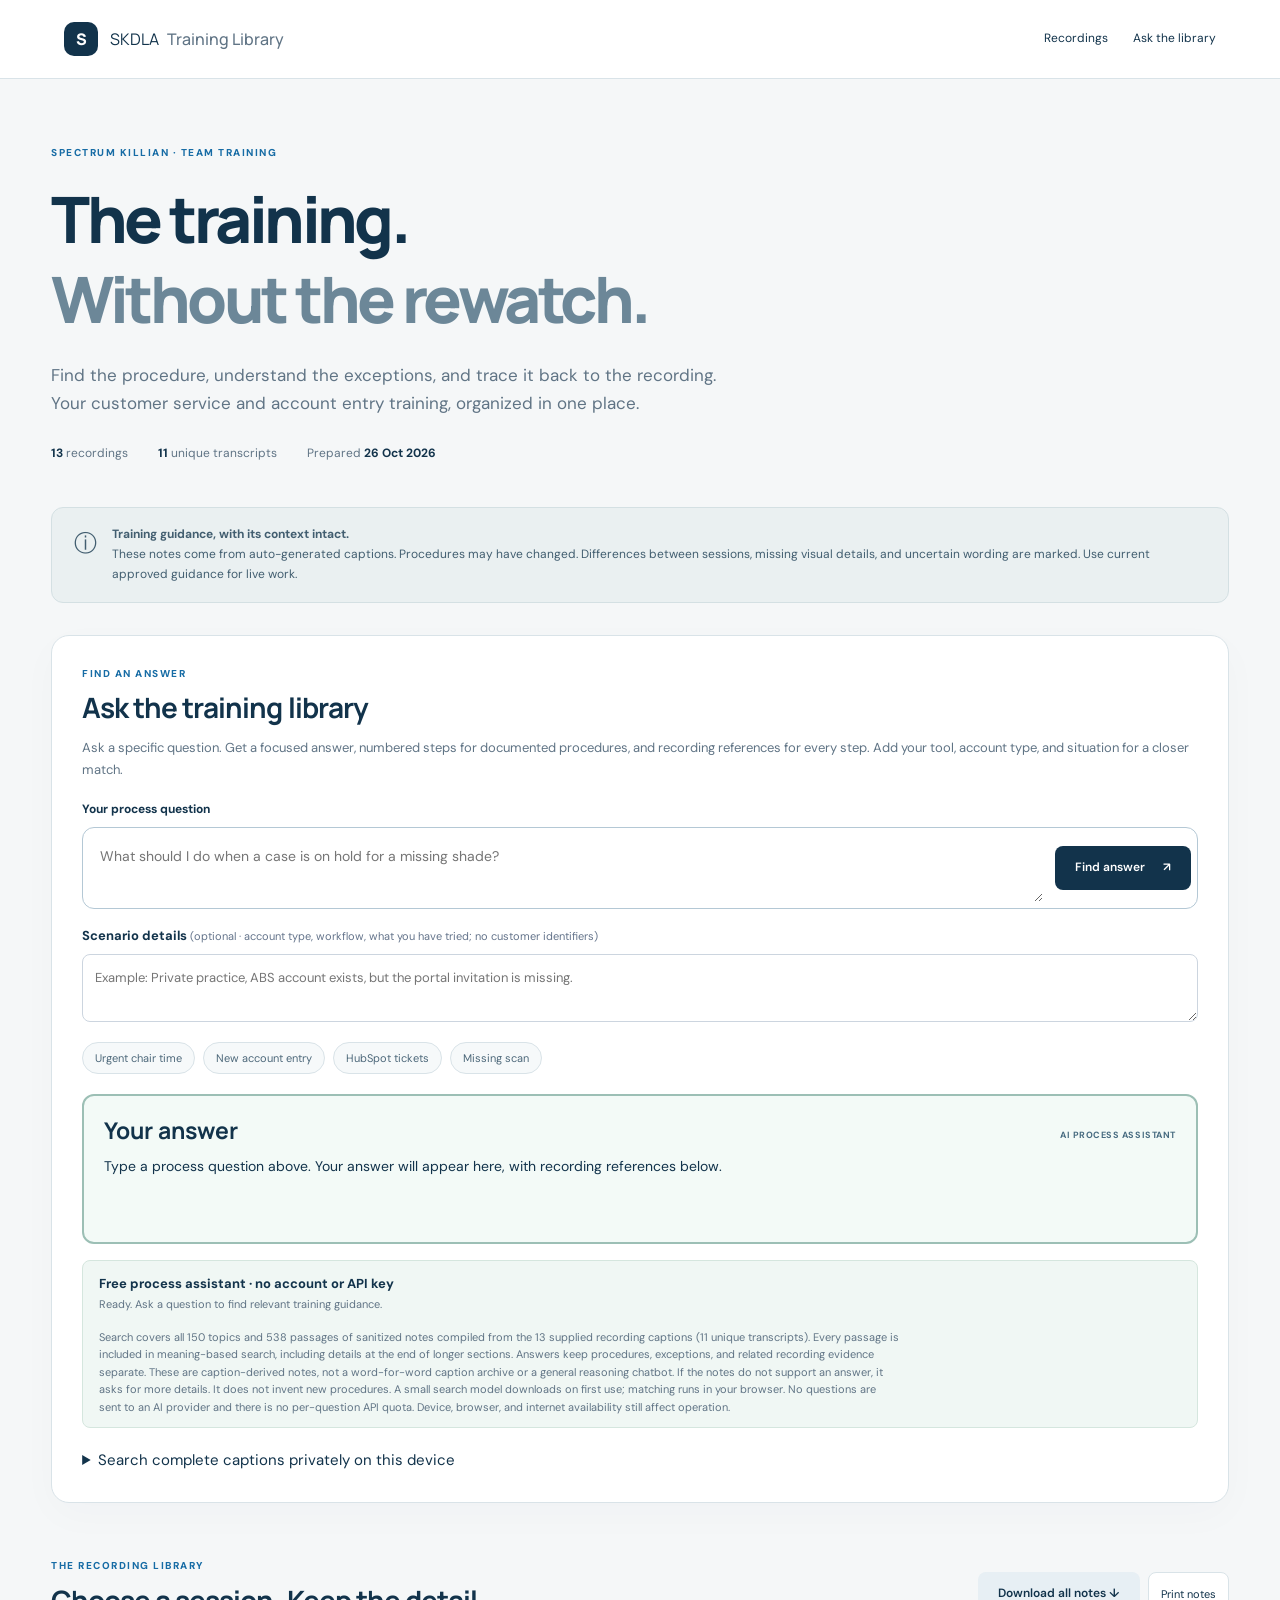
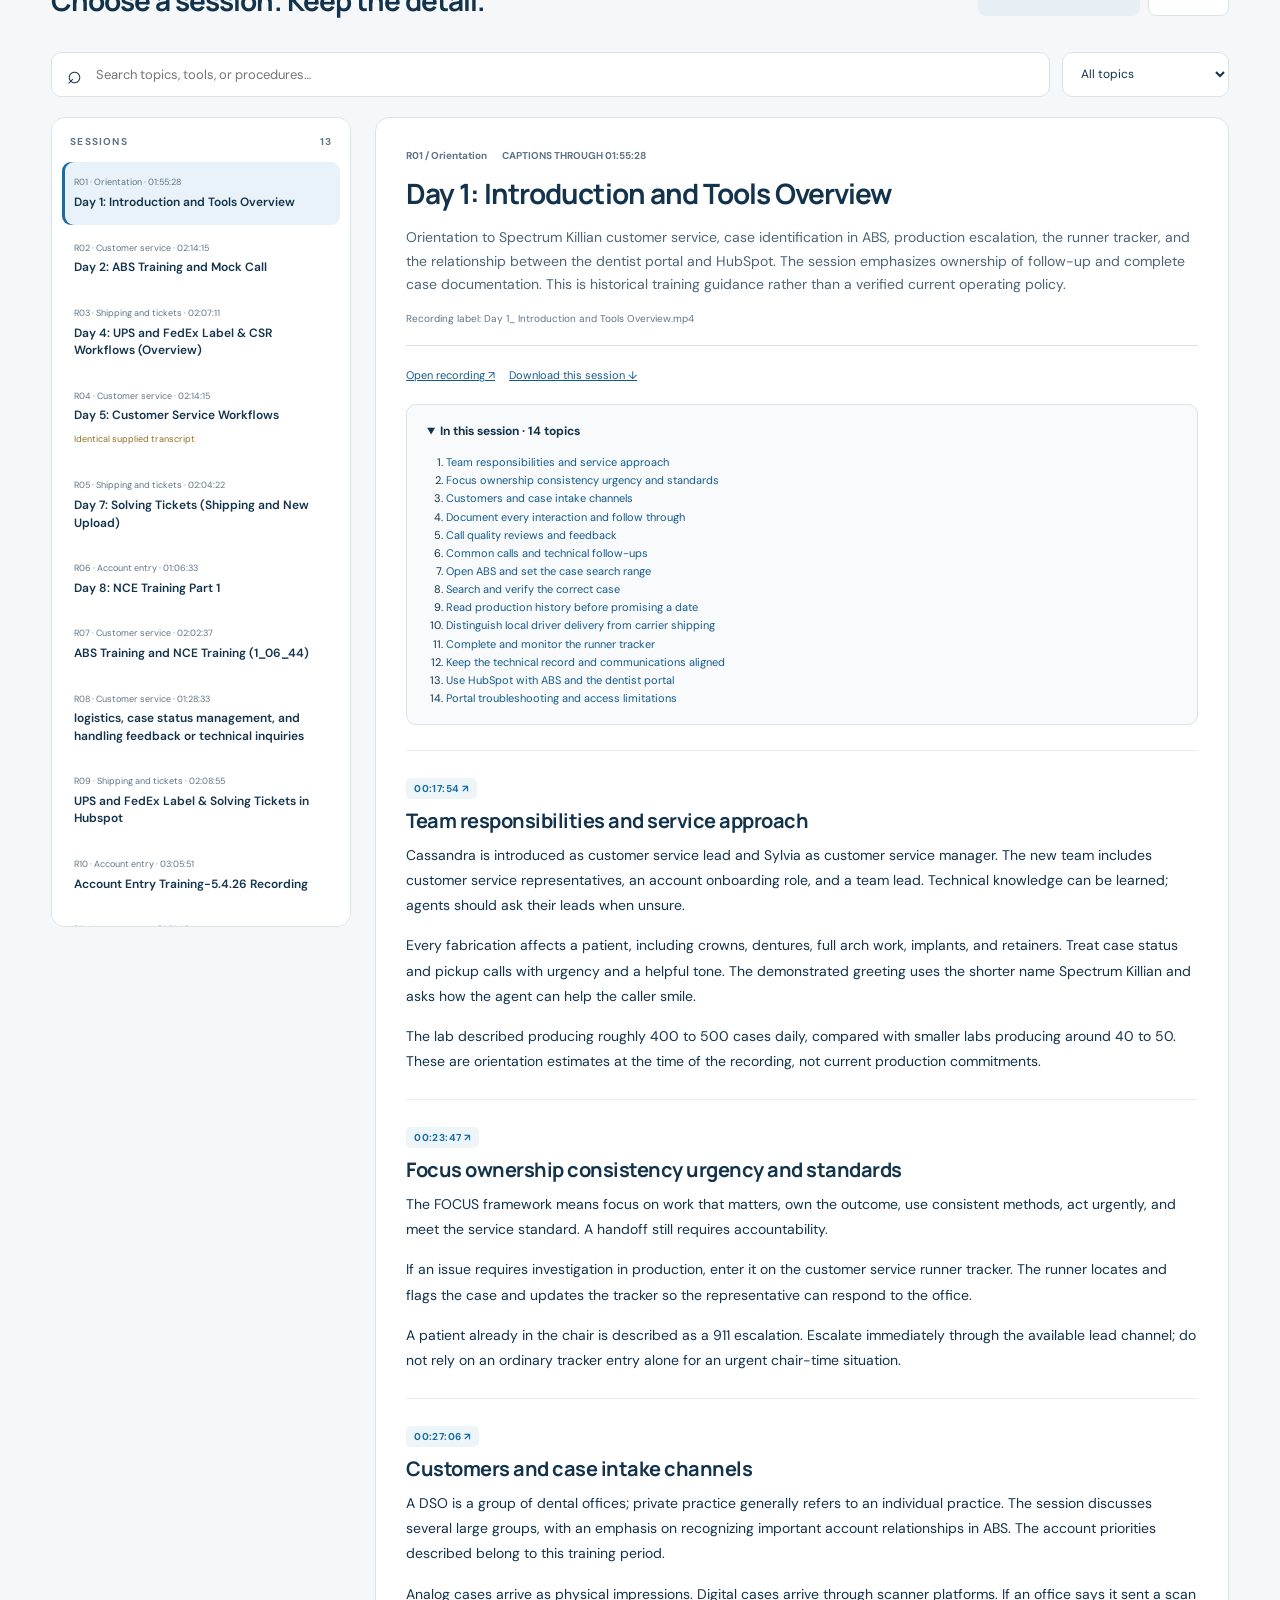
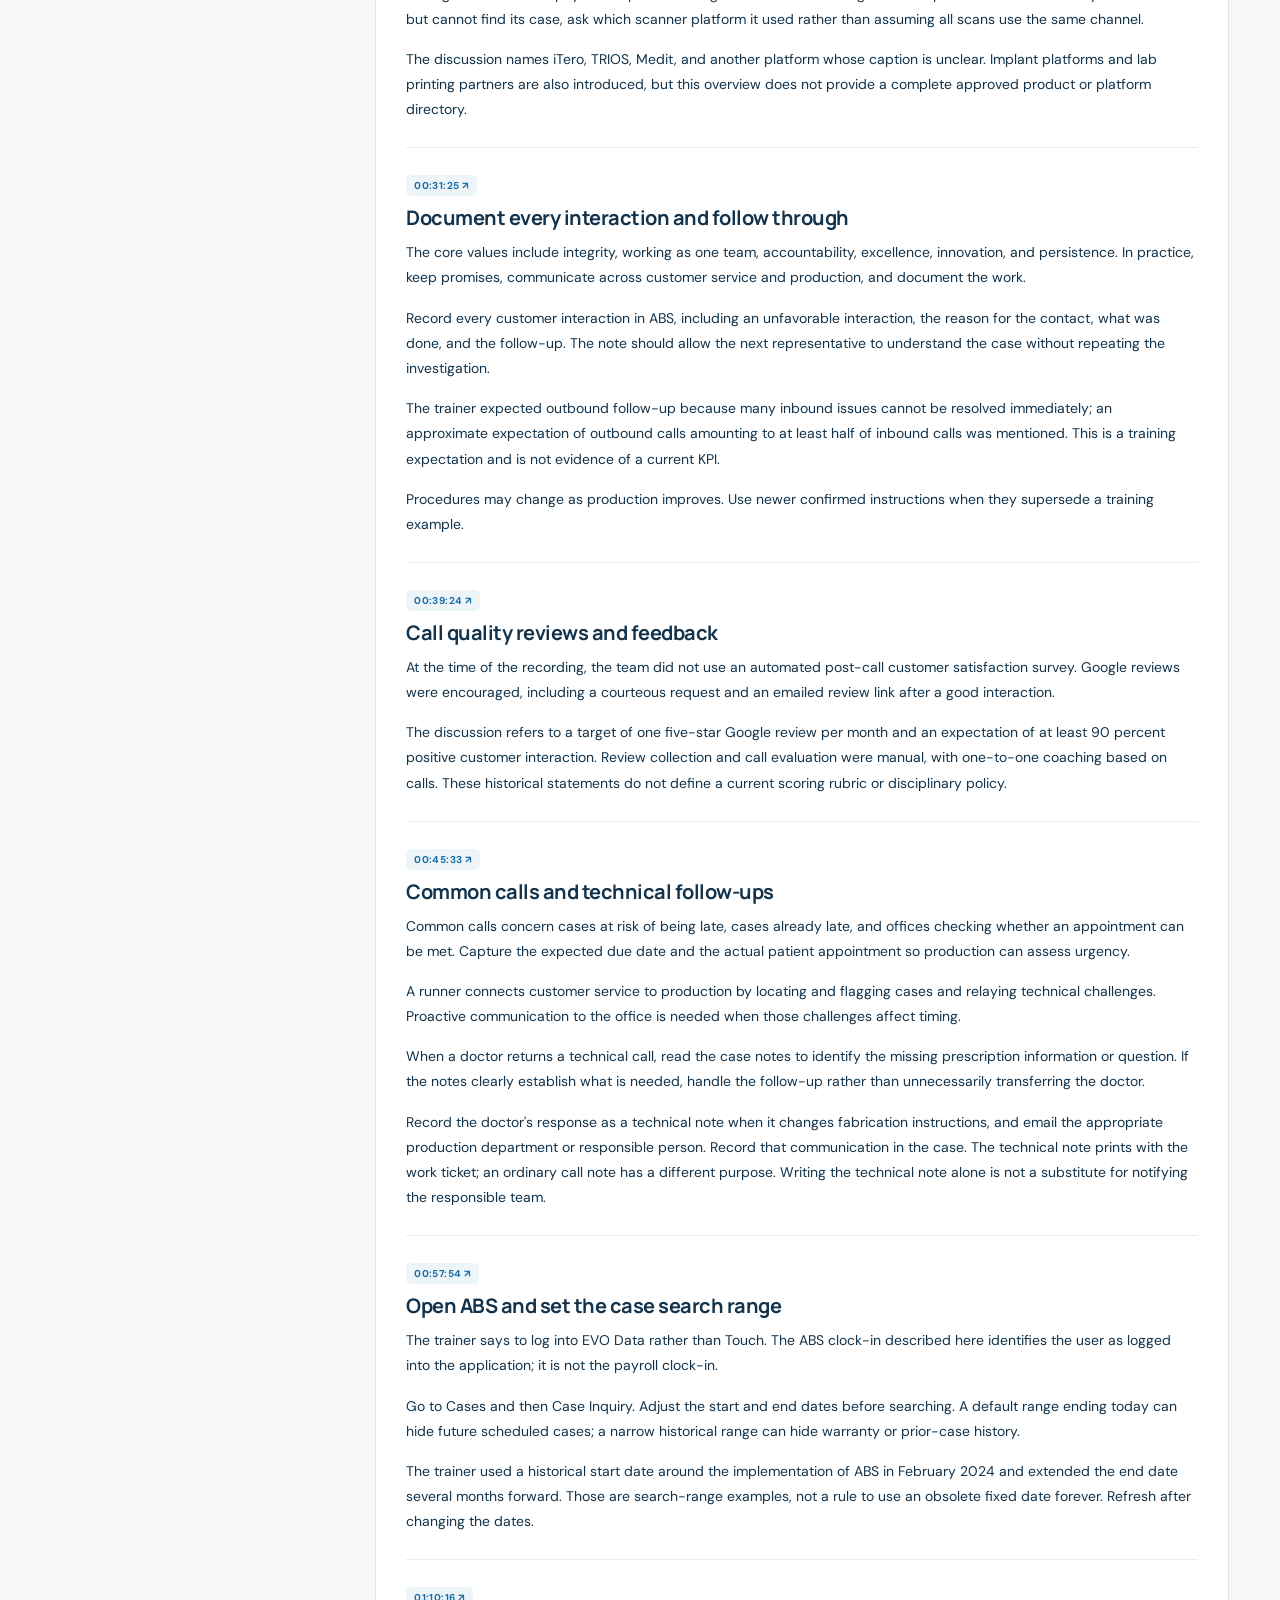
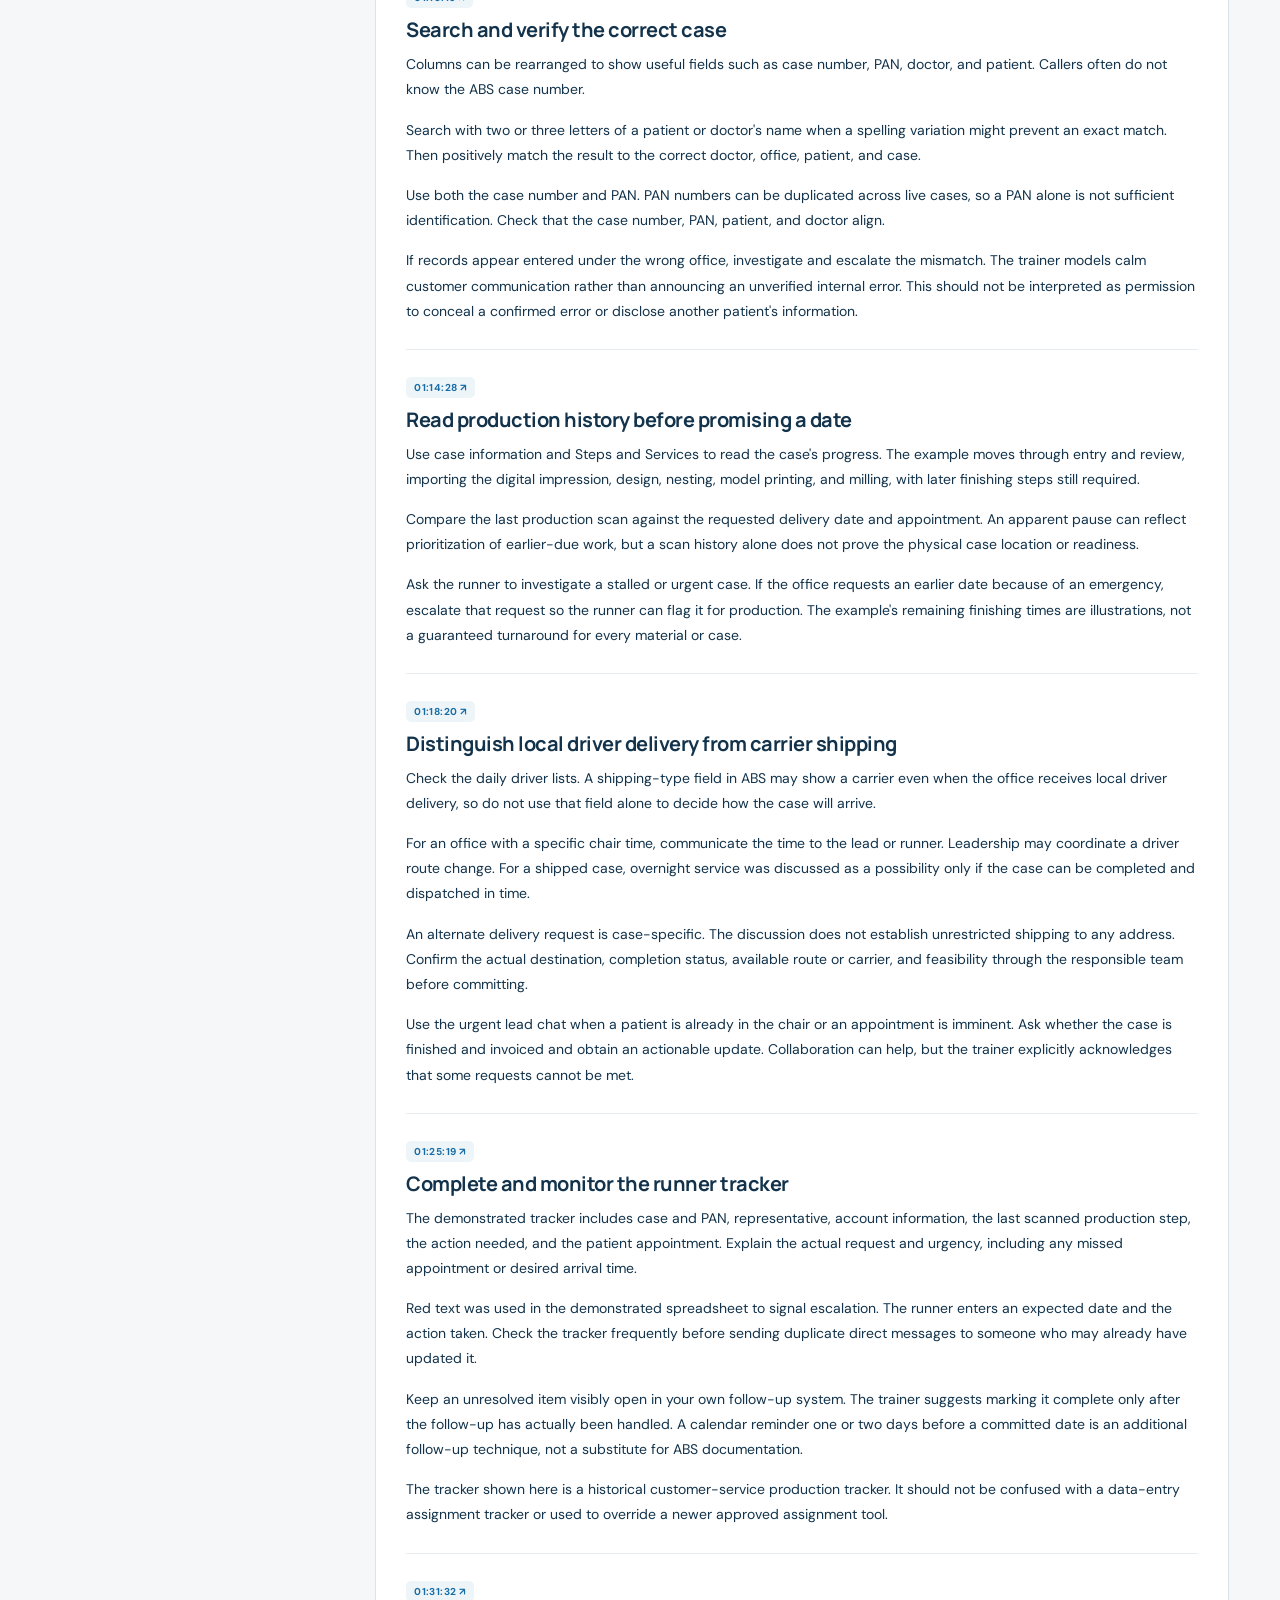
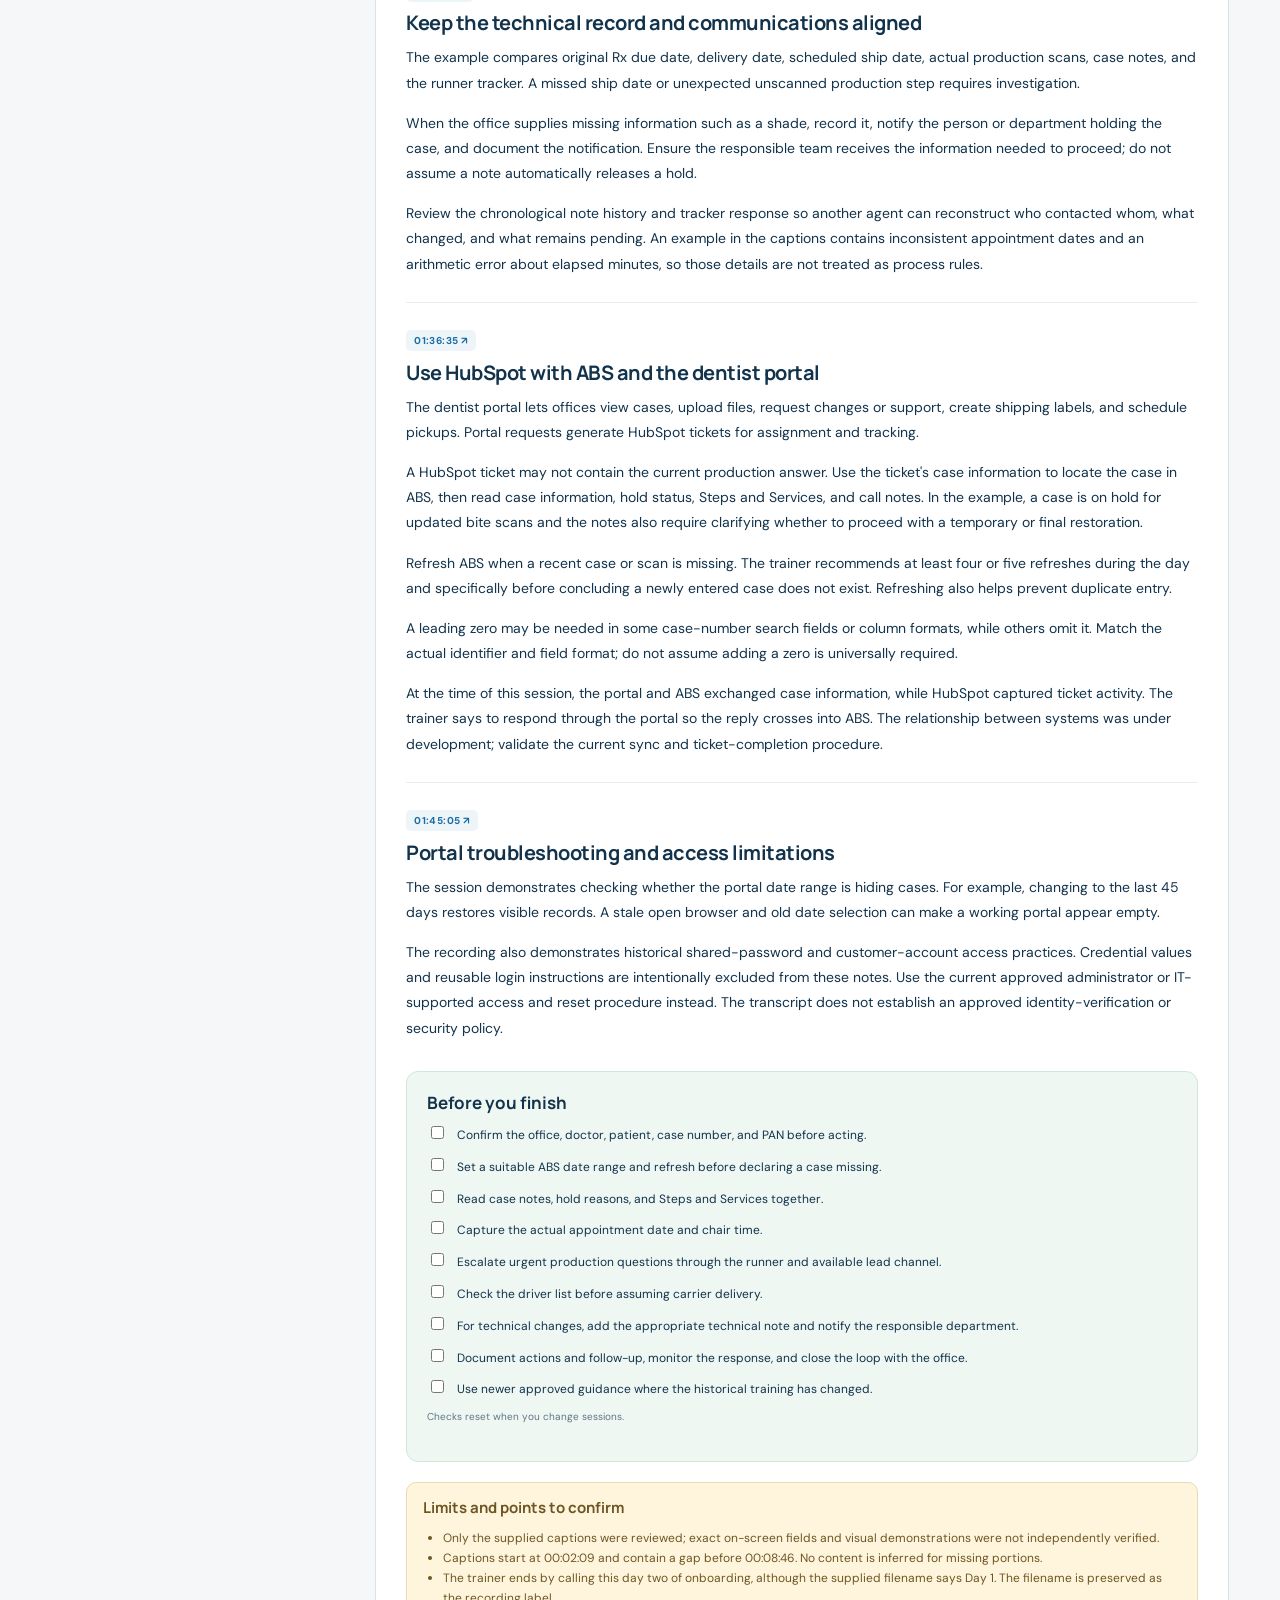
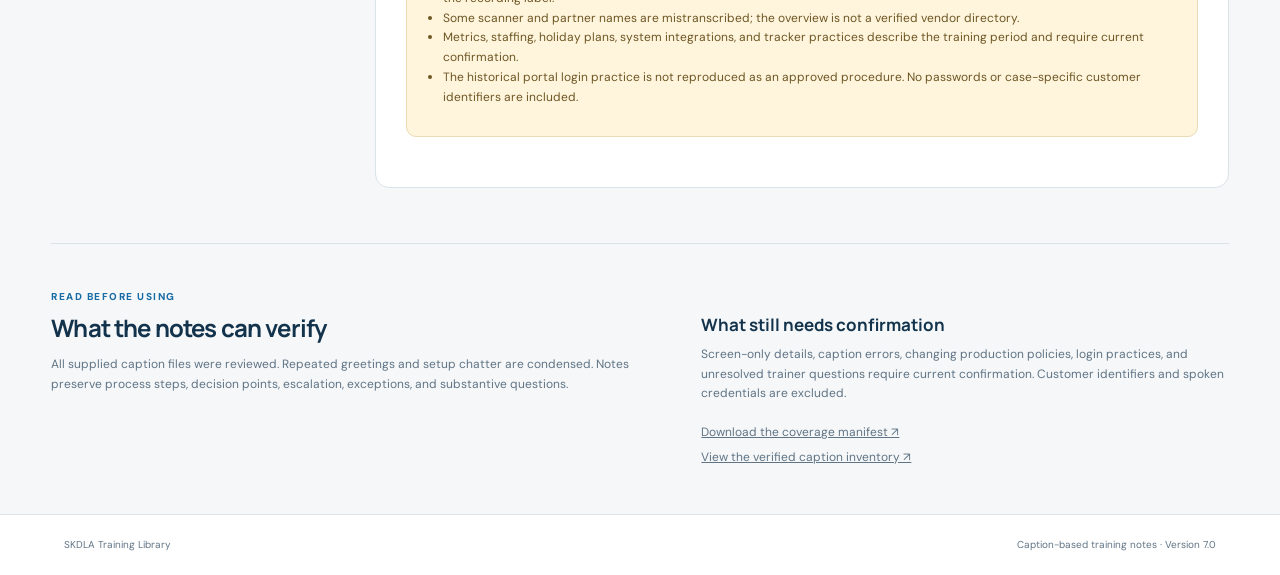
==== commit f705bfa9: "Search every training passage and support private complete captions" ====
--- a/training/index.html
+++ b/training/index.html
@@ -1,6 +1,6 @@
 <!doctype html>
 <html lang="en">
-<head><meta charset="utf-8"><meta name="viewport" content="width=device-width,initial-scale=1"><meta name="description" content="SKDLA training notes with recording references, practical checklists, and source-based answers."><title>SKDLA Training Library</title><link rel="stylesheet" href="style.css?v=6"></head>
+<head><meta charset="utf-8"><meta name="viewport" content="width=device-width,initial-scale=1"><meta name="description" content="SKDLA training notes with recording references, practical checklists, and source-based answers."><title>SKDLA Training Library</title><link rel="stylesheet" href="style.css?v=7"></head>
 <body>
 <a class="skip" href="#library">Skip to recordings</a>
 <header><div class="brand"><span class="brand-icon" aria-hidden="true">S</span><span>SKDLA <b>Training Library</b></span></div><nav aria-label="Main navigation"><a href="#library">Recordings</a><a href="#ask">Ask the library</a></nav></header>
@@ -11,14 +11,14 @@
 <form id="askForm"><label for="question">Your process question</label><div class="ask-input"><textarea id="question" rows="2" maxlength="600" placeholder="What should I do when a case is on hold for a missing shade?" required></textarea><button type="submit" id="askButton">Find answer <span aria-hidden="true">↗</span></button></div></form>
 <label class="scenario-label" for="scenario">Scenario details <span>(optional · account type, workflow, what you have tried; no customer identifiers)</span></label><textarea id="scenario" rows="2" maxlength="450" placeholder="Example: Private practice, ABS account exists, but the portal invitation is missing."></textarea>
 <div class="examples"><button data-question="How do I handle a patient already in the chair?">Urgent chair time</button><button data-question="How do I create a new account in ABS?">New account entry</button><button data-question="How do I respond to a HubSpot ticket?">HubSpot tickets</button><button data-question="What should I do if a scan is missing?">Missing scan</button></div>
-<section id="answer" aria-live="polite"><div class="answer-heading"><h3 id="answerTitle">Your answer</h3><span id="answerBadge">AI PROCESS ASSISTANT</span></div><div id="answerText">Type a process question above. Your answer will appear here, with recording references below.</div><div id="answerSources"></div></section><div class="assistant-status"><strong>Free process assistant · no account or API key</strong><p id="aiStatus" role="status">Ready. Ask a question to find relevant training guidance.</p><p class="ai-disclosure">This assistant combines meaning-based AI search with answers assembled from documented training notes. Procedures appear as numbered steps, with conditions and exceptions kept together. If the notes do not support an answer, it asks for more details. It does not invent new procedures. A small search model downloads on first use; matching runs in your browser. No questions are sent to an AI provider and there is no per-question API quota. Device, browser, and internet availability still affect operation.</p></div>
-
+<section id="answer" aria-live="polite"><div class="answer-heading"><h3 id="answerTitle">Your answer</h3><span id="answerBadge">AI PROCESS ASSISTANT</span></div><div id="answerText">Type a process question above. Your answer will appear here, with recording references below.</div><p id="searchCoverage" class="search-coverage" role="status"></p><div id="answerSources"></div></section><div class="assistant-status"><strong>Free process assistant · no account or API key</strong><p id="aiStatus" role="status">Ready. Ask a question to find relevant training guidance.</p><p class="ai-disclosure">Search covers all 150 topics and 538 passages of sanitized notes compiled from the 13 supplied recording captions (11 unique transcripts). Every passage is included in meaning-based search, including details at the end of longer sections. Answers keep procedures, exceptions, and related recording evidence separate. These are caption-derived notes, not a word-for-word caption archive or a general reasoning chatbot. If the notes do not support an answer, it asks for more details. It does not invent new procedures. A small search model downloads on first use; matching runs in your browser. No questions are sent to an AI provider and there is no per-question API quota. Device, browser, and internet availability still affect operation.</p></div>
+<details class="caption-panel"><summary>Search complete captions privately on this device</summary><p>Load the original VTT caption files or your private caption bundle to search the full wording alongside the training notes. Files stay in this browser and are never uploaded. Imported captions clear when you reload.</p><label for="captionFiles">Choose caption files or private bundle</label><input id="captionFiles" type="file" accept=".vtt,.srt,.json" multiple><button id="clearCaptions" type="button" class="subtle" hidden>Clear imported captions</button><p id="captionStatus" role="status">Using the public caption-derived notes. Complete captions can be loaded privately on this device.</p></details>
 </section>
 <section id="library"><div class="section-heading"><div><div class="eyebrow">THE RECORDING LIBRARY</div><h2>Choose a session. Keep the detail.</h2></div><div class="downloads"><a class="button-link" href="training-notes.md" download>Download all notes ↓</a><button id="print" class="subtle">Print notes</button></div></div>
 <div class="library-toolbar"><label class="search-label"><span aria-hidden="true">⌕</span><input id="search" type="search" placeholder="Search topics, tools, or procedures…" aria-label="Search recording notes"></label><select id="category" aria-label="Filter by training topic"><option value="">All topics</option><option>Orientation</option><option>Customer service</option><option>Shipping and tickets</option><option>Account entry</option></select></div>
 <div class="library-layout"><aside><div class="sidebar-heading">SESSIONS <span id="resultCount"></span></div><div id="sessionList"></div><div class="sidebar-foot">All 13 filenames are preserved.<br>Two transcript pairs are identical.</div></aside><article id="recording" tabindex="-1"></article></div>
 </section>
-<section class="coverage"><div><div class="eyebrow">READ BEFORE USING</div><h2>What the notes can verify</h2><p>All supplied caption files were reviewed. Repeated greetings and setup chatter are condensed. Notes preserve process steps, decision points, escalation, exceptions, and substantive questions.</p></div><div><h3>What still needs confirmation</h3><p>Screen-only details, caption errors, changing production policies, login practices, and unresolved trainer questions require current confirmation. Customer identifiers and spoken credentials are excluded.</p><a href="coverage.json" download>Download the coverage manifest ↗</a></div></section>
-</main><footer><span>SKDLA Training Library</span><span>Caption-based training notes · Version 6.0</span></footer>
-<script src="data.js"></script><script src="search.js?v=6"></script><script src="answer-core.js?v=6"></script><script src="process-answers.js?v=6"></script><script src="process-assistant.js?v=6"></script><script src="app.js?v=6"></script>
+<section class="coverage"><div><div class="eyebrow">READ BEFORE USING</div><h2>What the notes can verify</h2><p>All supplied caption files were reviewed. Repeated greetings and setup chatter are condensed. Notes preserve process steps, decision points, escalation, exceptions, and substantive questions.</p></div><div><h3>What still needs confirmation</h3><p>Screen-only details, caption errors, changing production policies, login practices, and unresolved trainer questions require current confirmation. Customer identifiers and spoken credentials are excluded.</p><a href="coverage.json" download>Download the coverage manifest ↗</a><br><a href="caption-audit.json" download>View the verified caption inventory ↗</a></div></section>
+</main><footer><span>SKDLA Training Library</span><span>Caption-based training notes · Version 7.0</span></footer>
+<script src="data.js"></script><script src="search.js?v=7"></script><script src="caption-search.js?v=7"></script><script src="answer-core.js?v=7"></script><script src="process-answers.js?v=7"></script><script src="process-assistant.js?v=7"></script><script src="app.js?v=7"></script>
 </body></html>
--- a/training/style.css
+++ b/training/style.css
@@ -1,6 +1,6 @@
 @import url('https://fonts.googleapis.com/css2?family=DM+Sans:wght@400;500;600;700&family=Manrope:wght@400;500;600;700;800&display=swap');
 :root{--ink:#12334b;--muted:#607485;--line:#d9e3e8;--paper:#f5f7f8;--white:#fff;--blue:#176ca5;--mint:#d4ece5;--amber:#fff5dc;--radius:18px}*{box-sizing:border-box}html{scroll-behavior:smooth;scroll-padding-top:24px}body{margin:0;background:var(--paper);color:var(--ink);font-family:'DM Sans','Segoe UI',sans-serif;font-size:15px;line-height:1.65}button,input,textarea,select{font:inherit}button,a,input,textarea,select{outline-offset:4px}button,a{touch-action:manipulation}button{cursor:pointer}a{color:#145b8b}header{background:white;border-bottom:1px solid var(--line);padding:22px max(5vw,24px);display:flex;justify-content:space-between;align-items:center;gap:25px}.brand{display:flex;align-items:center;gap:12px;white-space:nowrap;font-family:Manrope,sans-serif;font-size:16px}.brand-icon{display:grid;place-items:center;background:var(--ink);color:white;width:34px;height:34px;border-radius:10px;font-weight:800}.brand b{font-weight:500;margin-left:5px;color:var(--muted)}nav{display:flex;gap:25px;font-size:12px}nav a{text-decoration:none;color:var(--ink)}main{max-width:1320px;margin:auto;padding:0 4vw}.hero{padding:66px 0 44px;max-width:900px}.eyebrow{font-size:10px;letter-spacing:.15em;font-weight:800;color:var(--blue)}h1,h2,h3,h4{font-family:Manrope,'Segoe UI',sans-serif;line-height:1.25}h1{font-size:clamp(40px,5vw,66px);font-weight:800;letter-spacing:-.055em;margin:17px 0 22px}h1 span{color:#6c8798}h2{font-size:28px;letter-spacing:-.035em;margin:8px 0 12px}h3{font-size:19px;margin:0 0 10px}p{margin:0 0 15px}.hero>p{font-size:17px;color:var(--muted);max-width:680px}.hero-meta{display:flex;gap:30px;margin-top:27px;font-size:12px;color:var(--muted)}.hero-meta strong{color:var(--ink);font-weight:700}.authority{padding:17px 22px;border:1px solid #d4e0e3;background:#eaf0f1;border-radius:12px;display:flex;gap:15px;font-size:12px;line-height:1.65;margin-bottom:32px;color:#425e70}.authority>span{font-size:23px}.ask-panel{border:1px solid var(--line);border-radius:var(--radius);padding:30px;background:white;box-shadow:0 12px 40px #18384f06;margin-bottom:55px}.ask-panel>div>p{font-size:13px;color:var(--muted)}form label{display:block;font-size:12px;font-weight:700;margin:20px 0 7px}.ask-input{display:flex;border:1px solid #b4c8d5;border-radius:12px;padding:6px;gap:12px}.ask-input textarea{width:100%;border:0;resize:vertical;min-height:60px;padding:11px;background:transparent;color:var(--ink);font-size:14px}.ask-input button,.button-link{background:var(--ink);color:white;border:0;border-radius:8px;padding:12px 20px;white-space:nowrap;font-weight:600;font-size:12px;align-self:center;text-decoration:none}.ask-input button span{margin-left:15px}.examples{display:flex;flex-wrap:wrap;gap:8px;margin-top:12px}.examples button{border:1px solid var(--line);border-radius:30px;background:#f6f9fa;color:#4d687a;font-size:11px;padding:6px 12px}.ai-option{border-top:1px solid #edf1f3;margin-top:22px;padding-top:17px;display:flex;align-items:center;gap:16px;flex-wrap:wrap;font-size:11px}.ai-option label{display:flex;gap:7px;align-items:center}.ai-option input{accent-color:var(--blue)}.subtle{border:1px solid var(--line);background:white;color:var(--ink);border-radius:8px;padding:8px 12px;font-size:11px}.ai-disclosure{font-size:10px;color:var(--muted);max-width:800px;margin-top:9px!important;margin-bottom:0!important}#aiStatus{color:var(--muted);font-size:11px}#answer{margin-top:20px;padding:20px;border-radius:12px;background:#f1f7fa;border:1px solid #c8dce9}.answer-heading{display:flex;align-items:center;justify-content:space-between;gap:15px}#answerBadge{font-size:9px;letter-spacing:.06em;color:#476b80;font-weight:700}#answerText{white-space:pre-line;font-size:14px}#answerText p{margin-bottom:10px}.source-card{padding:13px 0;border-top:1px solid #d4e1e8;margin-top:12px;font-size:13px}.source-card p{margin:8px 0}.source-card a{font-size:11px}.source-card .source-title{font-weight:700;display:block}.section-heading{display:flex;align-items:center;justify-content:space-between;gap:20px;margin-bottom:22px}.downloads{display:flex;gap:8px}.downloads .button-link{background:#e7eff4;color:var(--ink)}.library-toolbar{display:flex;gap:12px;margin-bottom:20px}.search-label{display:flex;align-items:center;gap:12px;flex:1;background:white;border:1px solid var(--line);border-radius:10px;padding:9px 15px}.search-label span{font-size:25px;line-height:1}.search-label input{border:0;background:transparent;width:100%;font-size:13px;color:var(--ink)}select{background:white;border:1px solid var(--line);padding:9px 14px;border-radius:10px;font-size:12px;color:var(--ink)}.library-layout{display:grid;grid-template-columns:300px 1fr;align-items:start;gap:24px}aside{background:white;border:1px solid var(--line);border-radius:14px;padding:16px 10px;position:sticky;top:15px;max-height:90vh;overflow:auto}.sidebar-heading{font-size:10px;letter-spacing:.12em;color:var(--muted);font-weight:700;padding:0 8px 12px;display:flex;justify-content:space-between}.session{width:100%;border:0;background:transparent;text-align:left;color:var(--ink);padding:13px 12px;border-radius:9px;margin-bottom:3px;display:block}.session.active{background:#e9f2f8;box-shadow:inset 3px 0 var(--blue)}.session:hover{background:#f1f5f7}.session small{display:block;font-size:9px;color:var(--muted);margin-bottom:4px}.session b{font-size:12px;line-height:1.45;display:block;font-weight:600}.duplicate-tag{font-size:9px;color:#906d22;display:inline-block;margin-top:5px}.sidebar-foot{font-size:10px;color:var(--muted);border-top:1px solid var(--line);padding:13px 10px 0;margin-top:12px}article{background:white;border:1px solid var(--line);border-radius:14px;padding:30px;min-width:0}article h2{font-size:28px;margin:12px 0 15px}.record-meta{font-size:10px;font-weight:700;color:var(--muted);display:flex;gap:15px;flex-wrap:wrap}.record-summary{font-size:14px;color:#4d6576}.filename{font-size:10px;color:var(--muted);overflow-wrap:anywhere;border-bottom:1px solid var(--line);padding-bottom:18px;margin-bottom:20px}.record-links{display:flex;gap:14px;font-size:11px;margin-bottom:20px}.duplicate-notice,.uncertainties{background:var(--amber);border:1px solid #e8dbb5;border-radius:10px;padding:16px;font-size:12px;margin:20px 0;color:#6d5624}.uncertainties h3{font-size:15px}.toc{border:1px solid var(--line);background:#f8fafb;border-radius:10px;padding:17px 20px;margin:20px 0}.toc summary{font-size:12px;font-weight:700;cursor:pointer}.toc ol{font-size:11px;margin-bottom:0;padding-left:19px}.toc a{text-decoration:none}.note-section{border-top:1px solid #e7edf1;padding-top:24px;margin-top:25px;scroll-margin-top:25px}.note-section h3{font-size:20px;margin-top:8px;letter-spacing:-.025em}.timestamp{font-size:10px;font-weight:700;letter-spacing:.04em;text-decoration:none;color:var(--blue);background:#edf5f9;padding:4px 8px;border-radius:5px}.note-section p{font-size:14px;line-height:1.8}.checklist{background:#eff7f3;border:1px solid #d2e6dc;border-radius:12px;padding:20px;margin-top:30px}.checklist h3{font-size:17px}.checklist label{font-size:12px;display:flex;align-items:baseline;gap:10px;margin-bottom:9px;cursor:pointer}.checklist input{accent-color:#367d65;flex-shrink:0}.checklist input:checked+span{text-decoration:line-through;color:#698178}ul{padding-left:20px}.coverage{border-top:1px solid var(--line);display:grid;grid-template-columns:1.1fr 1fr;gap:70px;padding:45px 0;margin-top:55px}.coverage p,.coverage a{font-size:12px;color:var(--muted)}.coverage h3{font-size:17px;margin-top:25px}.coverage h2{font-size:24px}footer{border-top:1px solid var(--line);display:flex;justify-content:space-between;padding:22px 5vw;font-size:10px;color:var(--muted);background:white}.skip{position:absolute;top:-100px;background:white;padding:10px;z-index:10}.skip:focus{top:0}.empty{color:var(--muted);font-size:12px;padding:14px}button:disabled{cursor:wait;opacity:.65}
-@media(max-width:950px){nav a:last-child{display:none}.library-layout{grid-template-columns:240px 1fr;gap:14px}article{padding:22px}.hero{padding-top:45px}.section-heading{align-items:flex-start}.downloads{flex-direction:column}.coverage{gap:25px}}
+@media(max-width:950px){.library-layout{grid-template-columns:240px 1fr;gap:14px}article{padding:22px}.hero{padding-top:45px}.section-heading{align-items:flex-start}.downloads{flex-direction:column}.coverage{gap:25px}}
 @media(max-width:680px){header{padding:16px 5vw}.brand{font-size:13px}.brand b{display:block;margin:0;font-size:11px}nav{gap:14px;font-size:10px}main{padding:0 5vw}.hero{padding:38px 0 30px}h1{font-size:43px}.hero>p{font-size:15px}.hero-meta{gap:14px;flex-wrap:wrap;font-size:10px}.authority{padding:14px;font-size:11px}.ask-panel{padding:20px;margin-bottom:35px}h2{font-size:24px}.ask-input{flex-direction:column;gap:0}.ask-input button{align-self:stretch}.ai-option{gap:10px}.section-heading{display:block}.downloads{flex-direction:row;margin-top:16px}.library-toolbar{flex-wrap:wrap}.search-label{min-width:100%}.library-layout{display:block}aside{position:static;max-height:280px;margin-bottom:16px}article{padding:21px}article h2{font-size:25px}.coverage{display:block;padding:30px 0}.coverage>div+div{margin-top:22px}footer{gap:15px}.answer-heading{display:block}#answerBadge{display:block;margin-bottom:10px}}
 @media print{header,aside,.hero,.authority,.ask-panel,.library-toolbar,.section-heading,.coverage,footer,.record-links,.toc,.skip{display:none!important}main{padding:0;max-width:none}.library-layout{display:block}article{border:0;padding:0}.note-section{break-inside:avoid}.checklist{break-inside:avoid}body{background:white;color:black}a{color:black}.uncertainties{background:white;border:1px solid #999}}
 
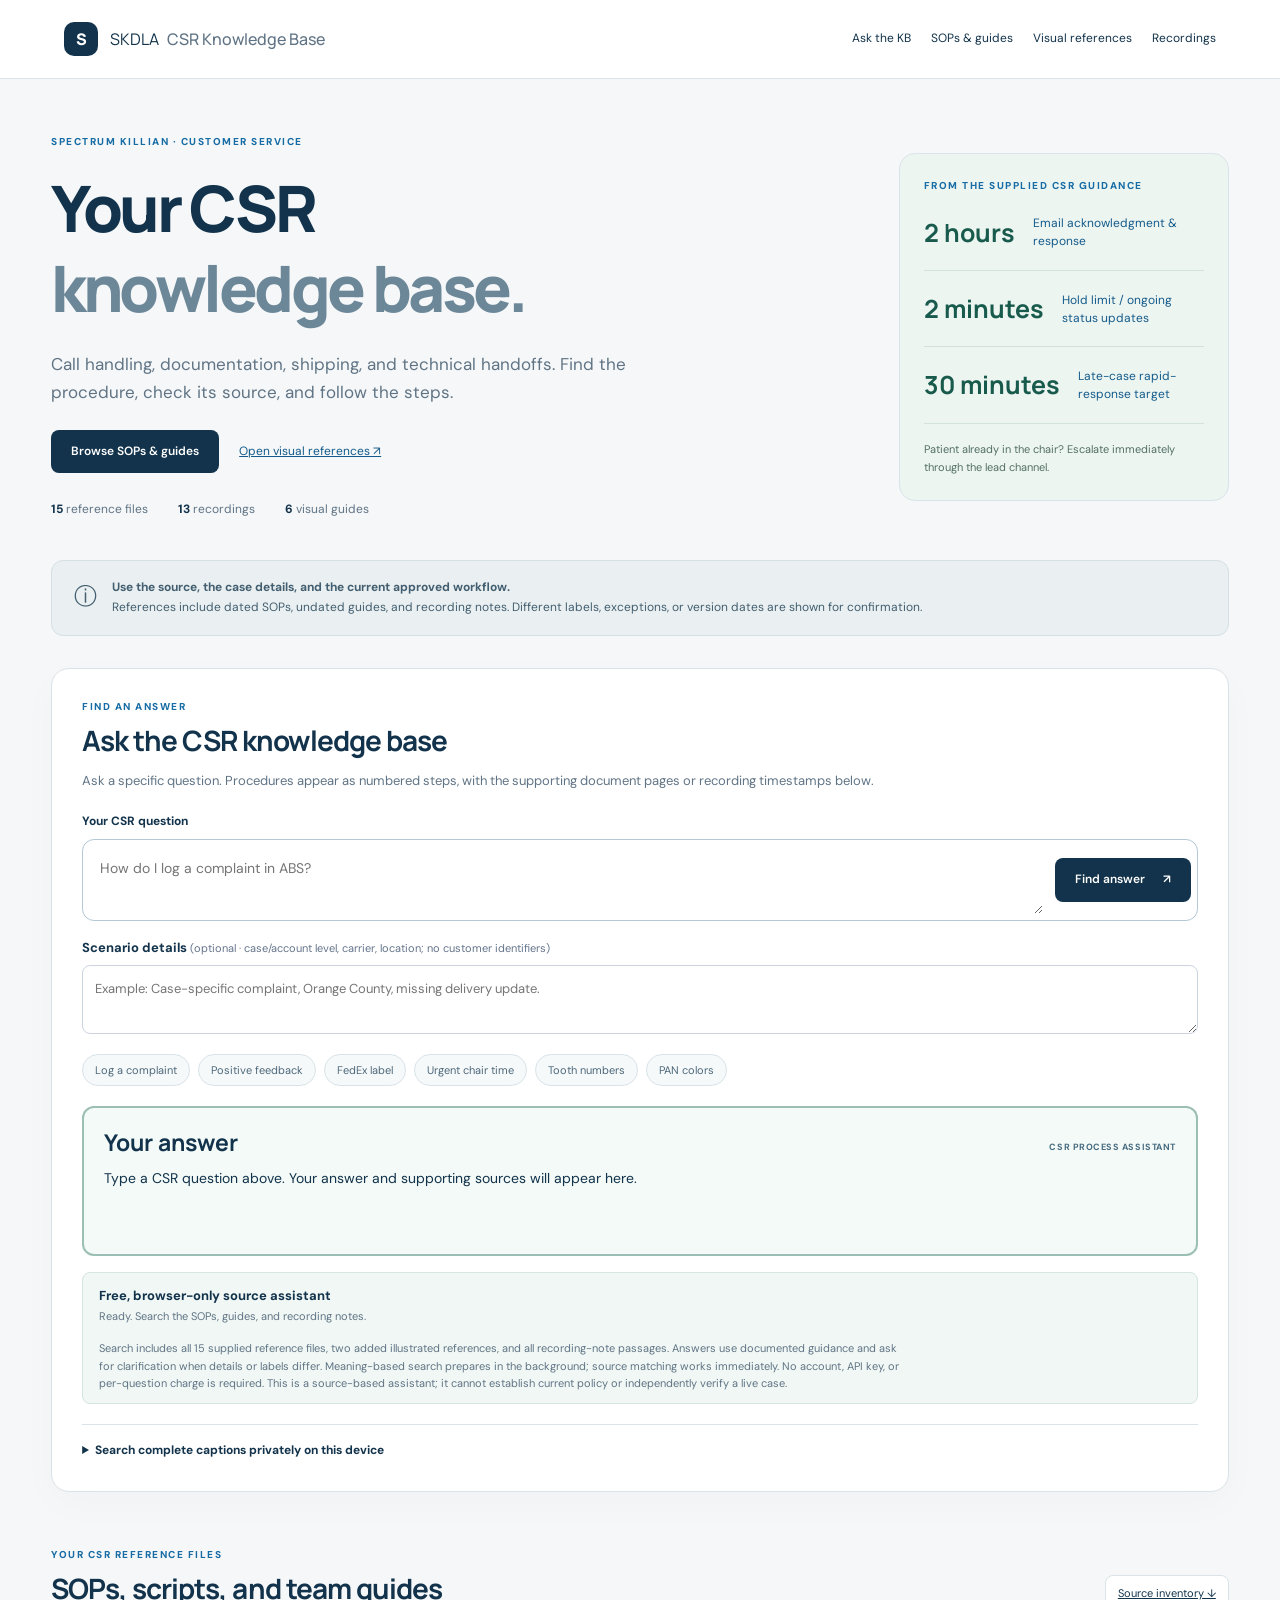
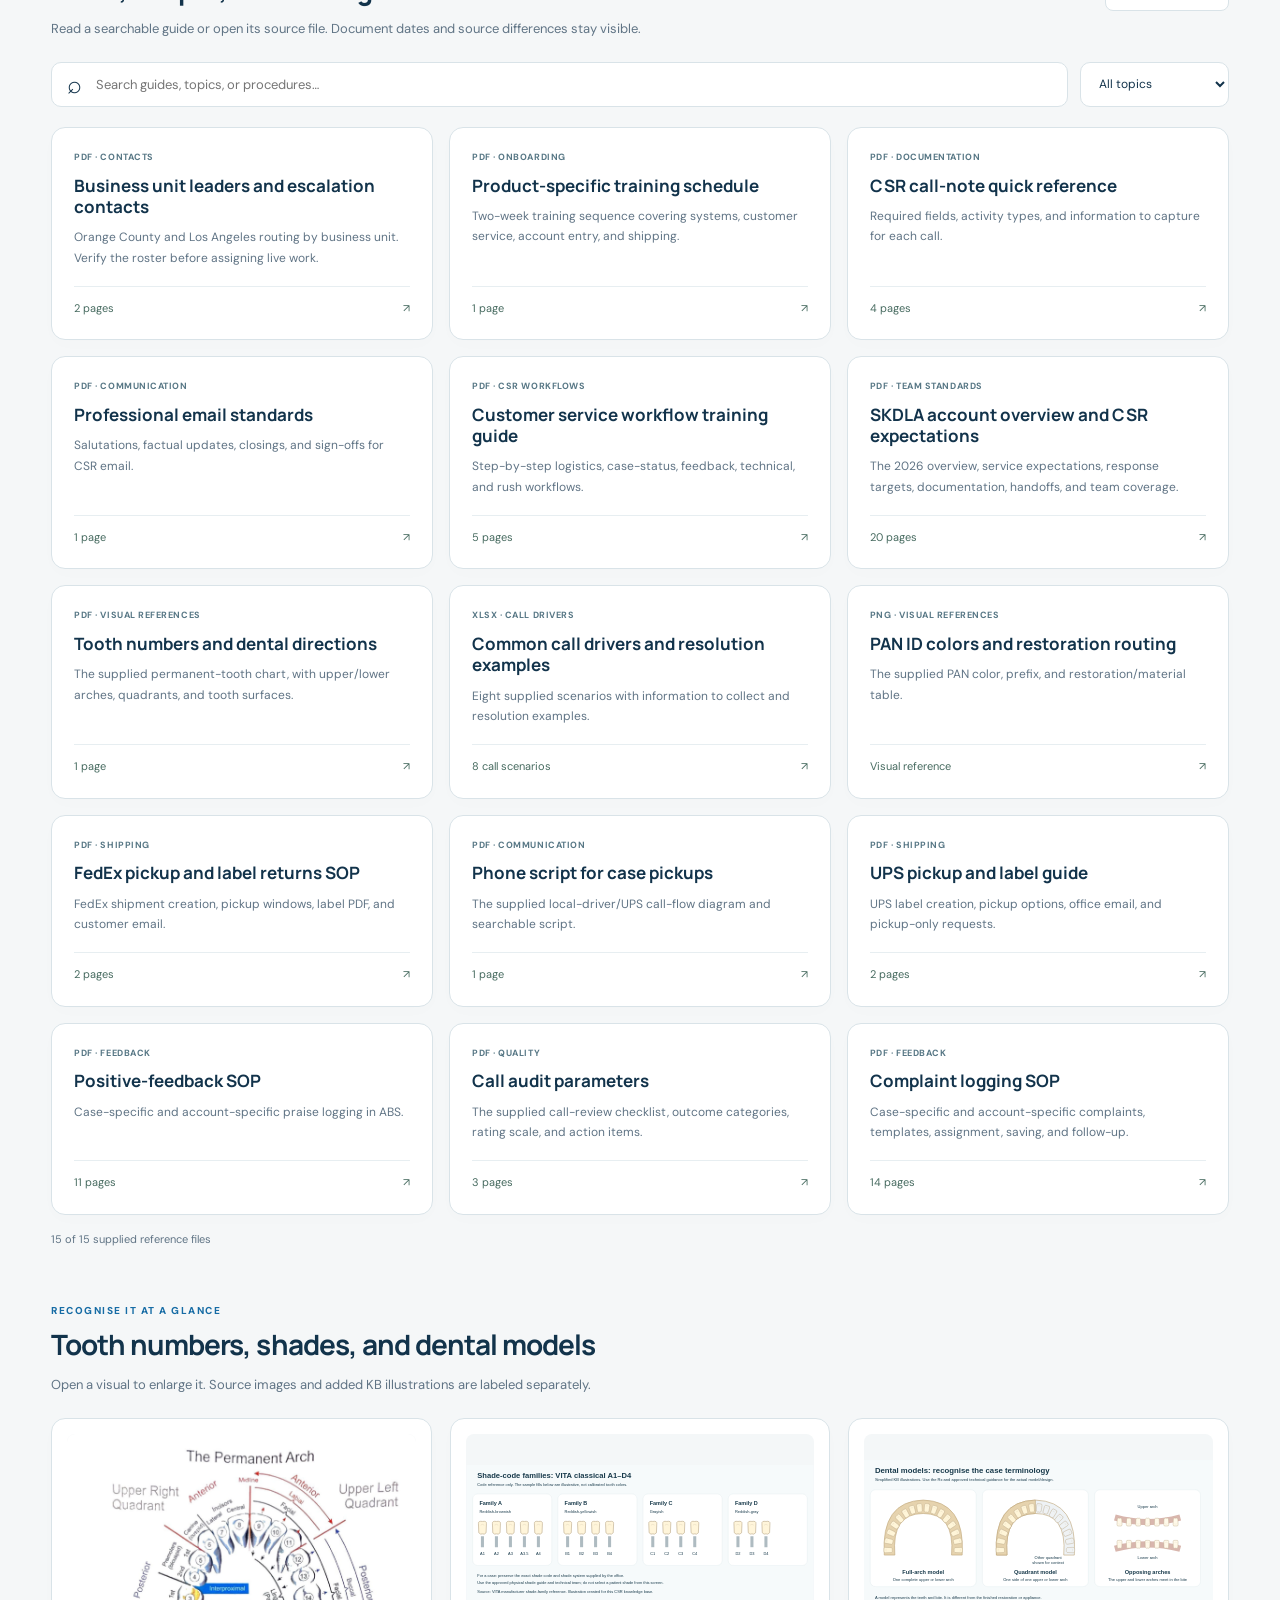
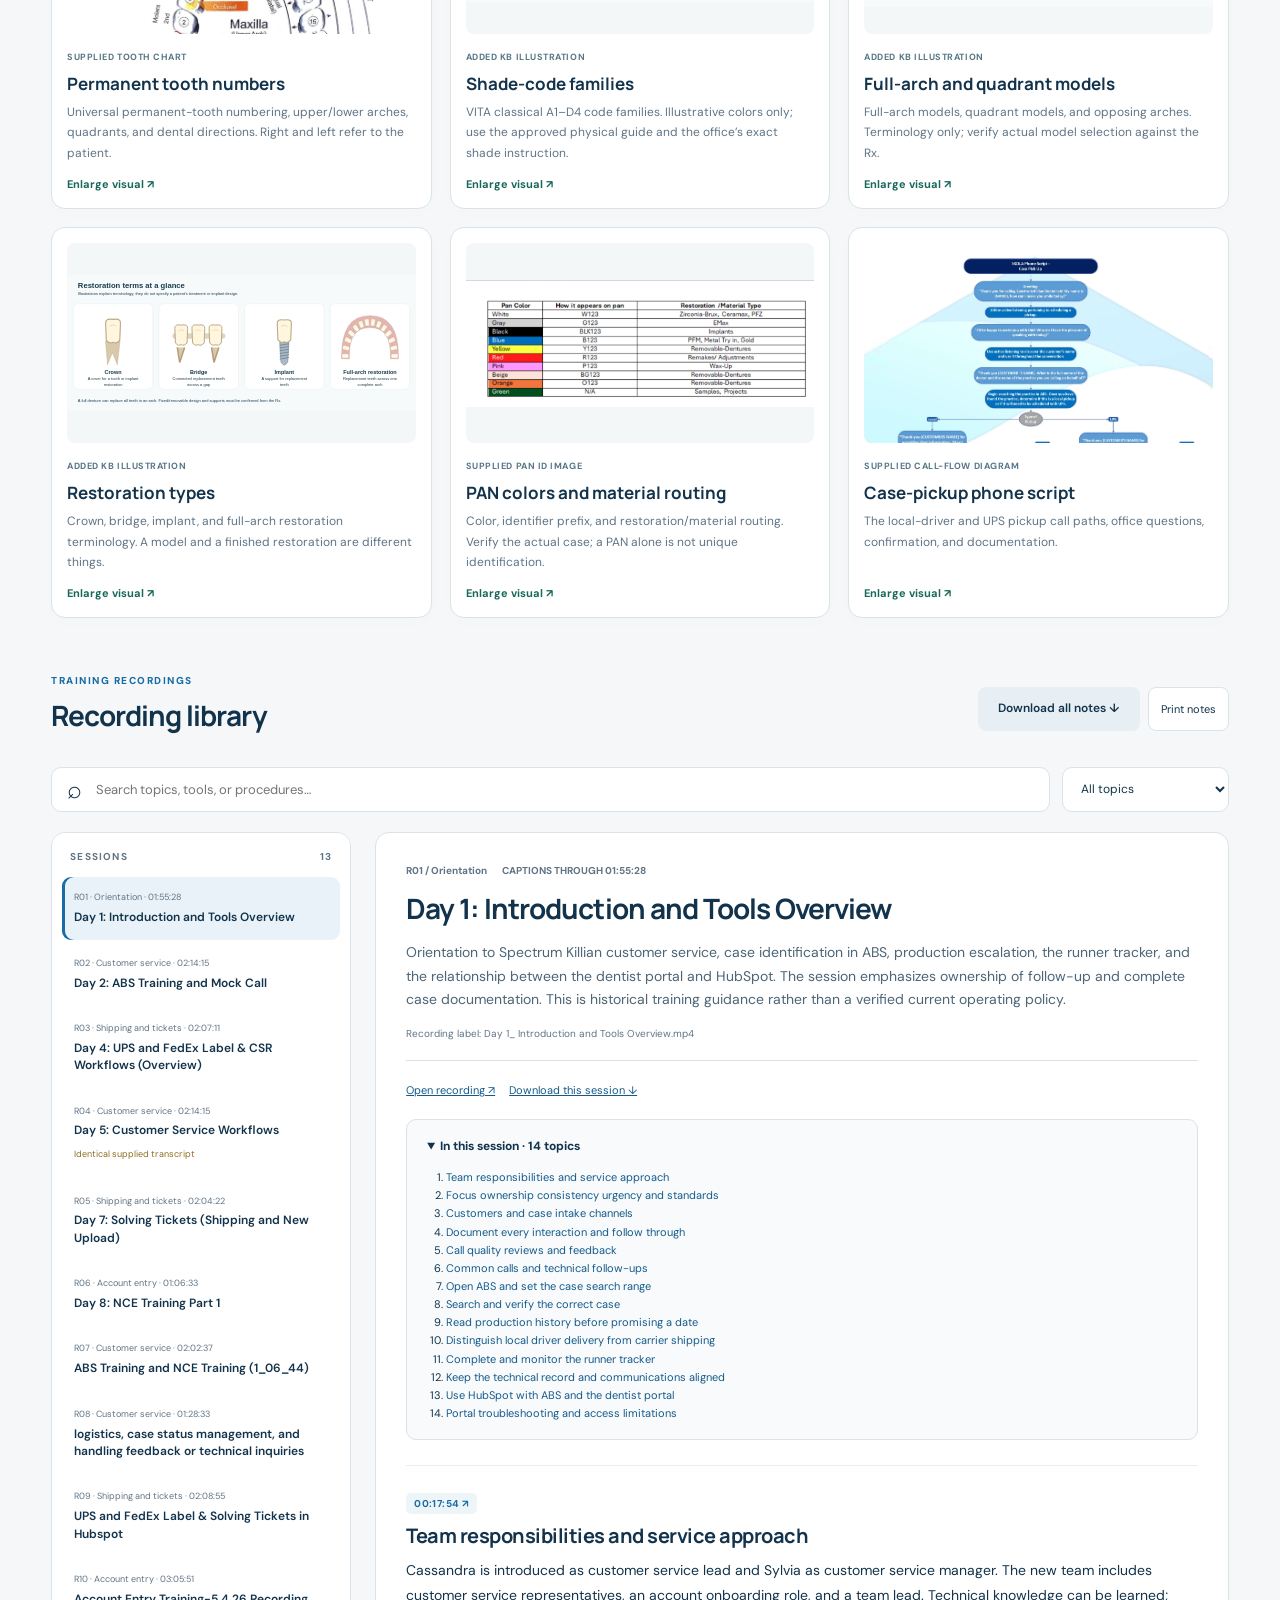
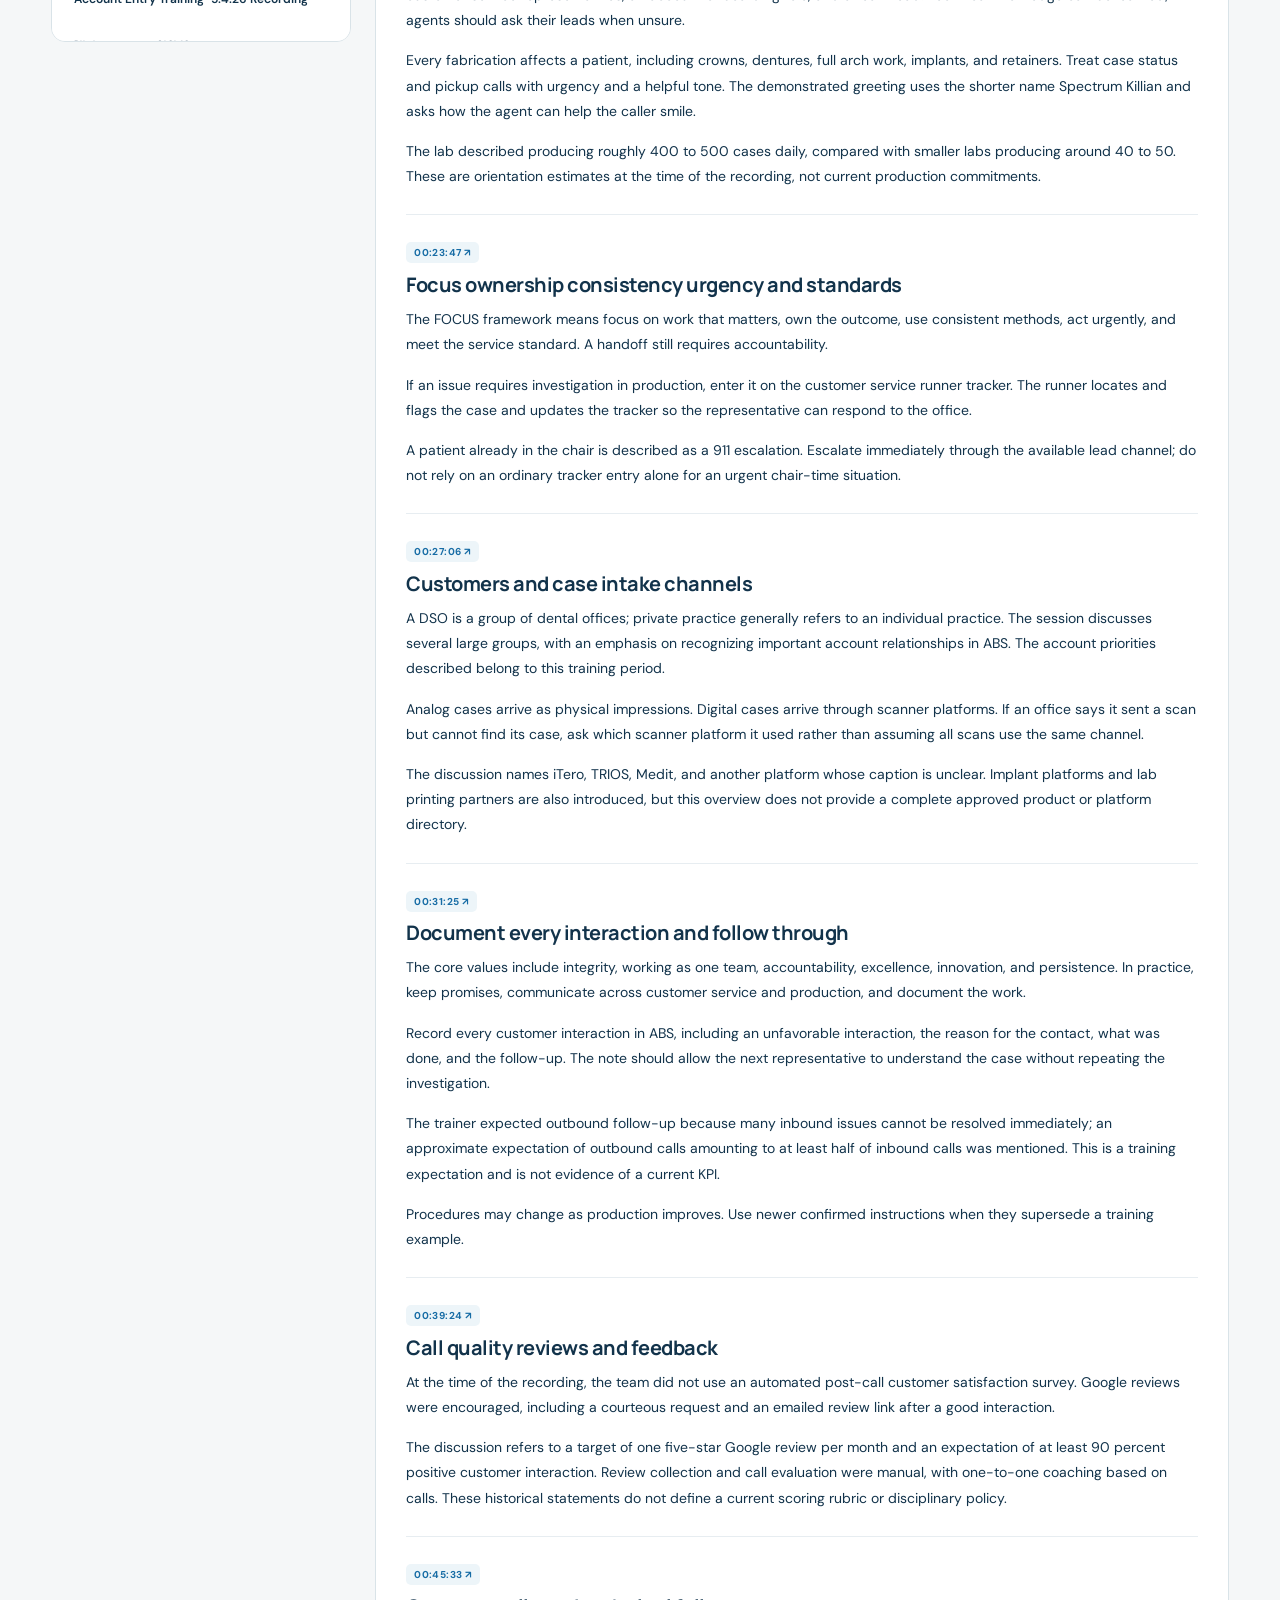
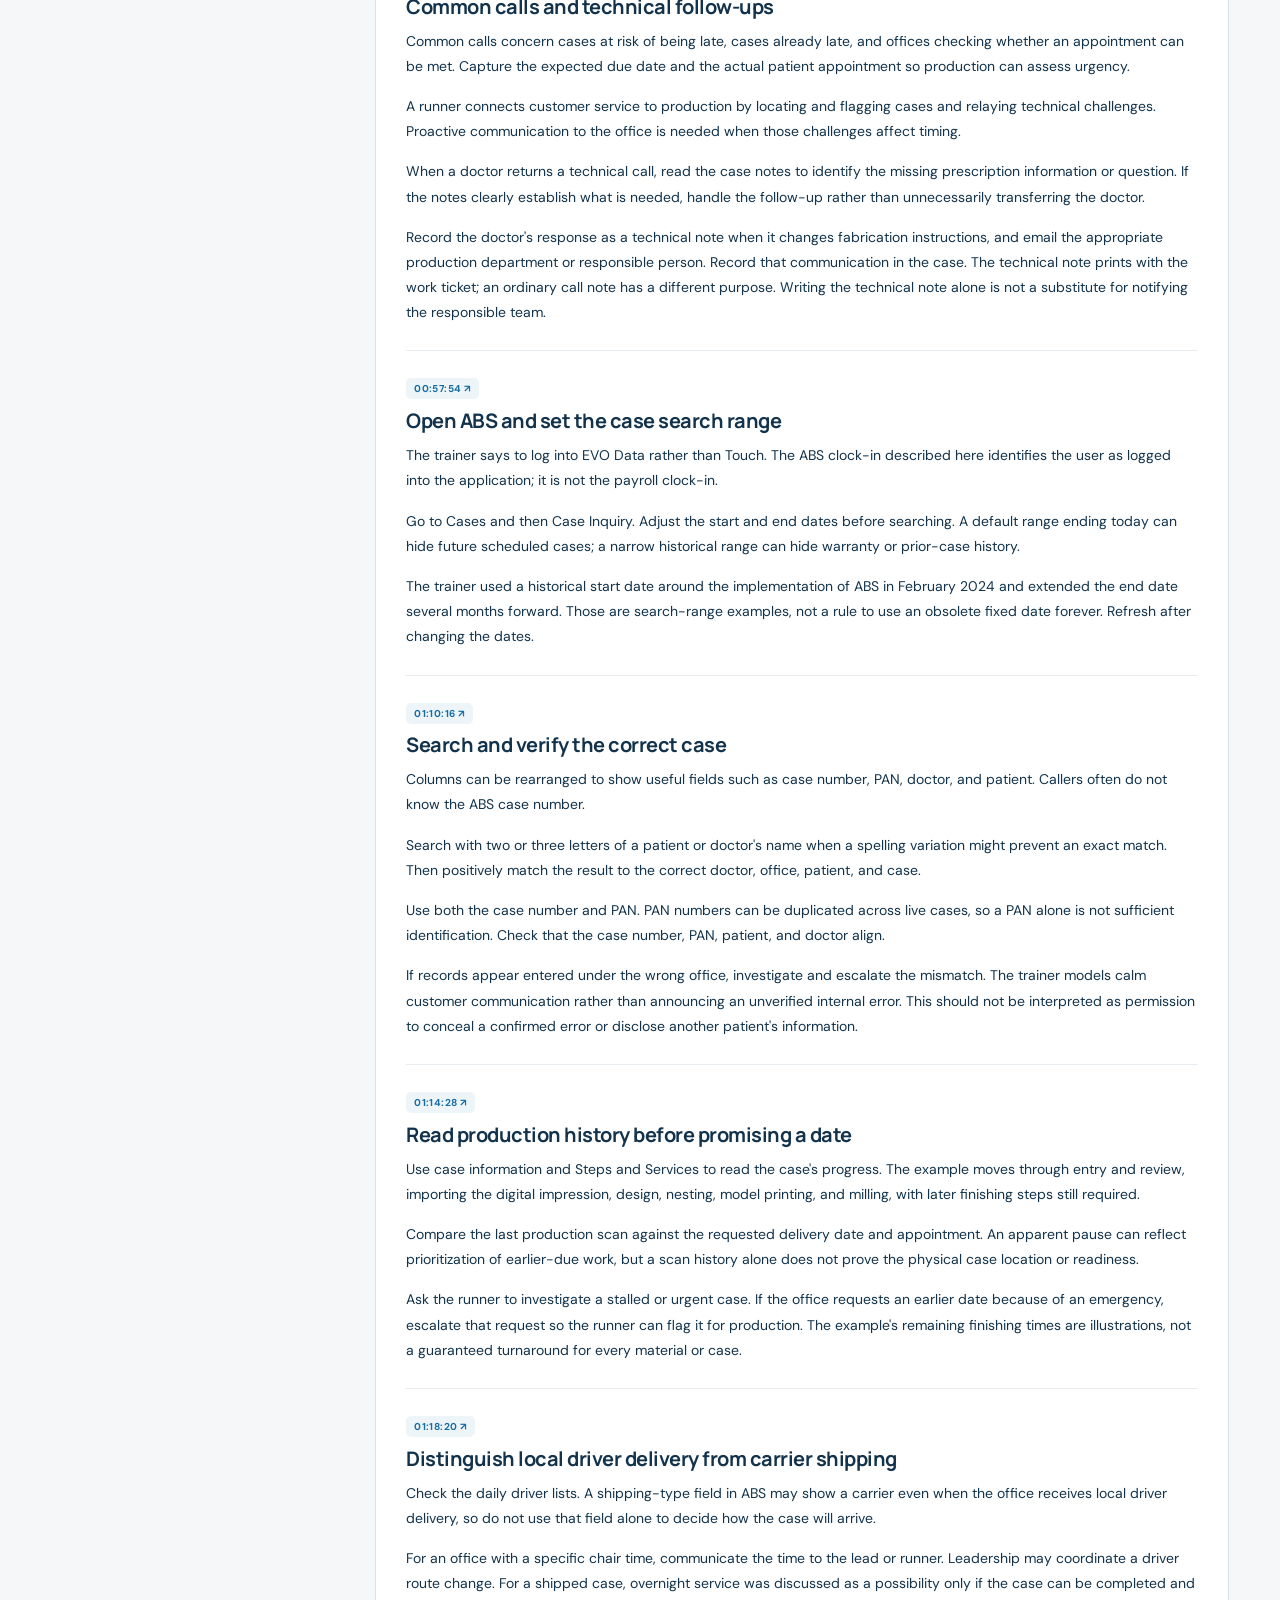
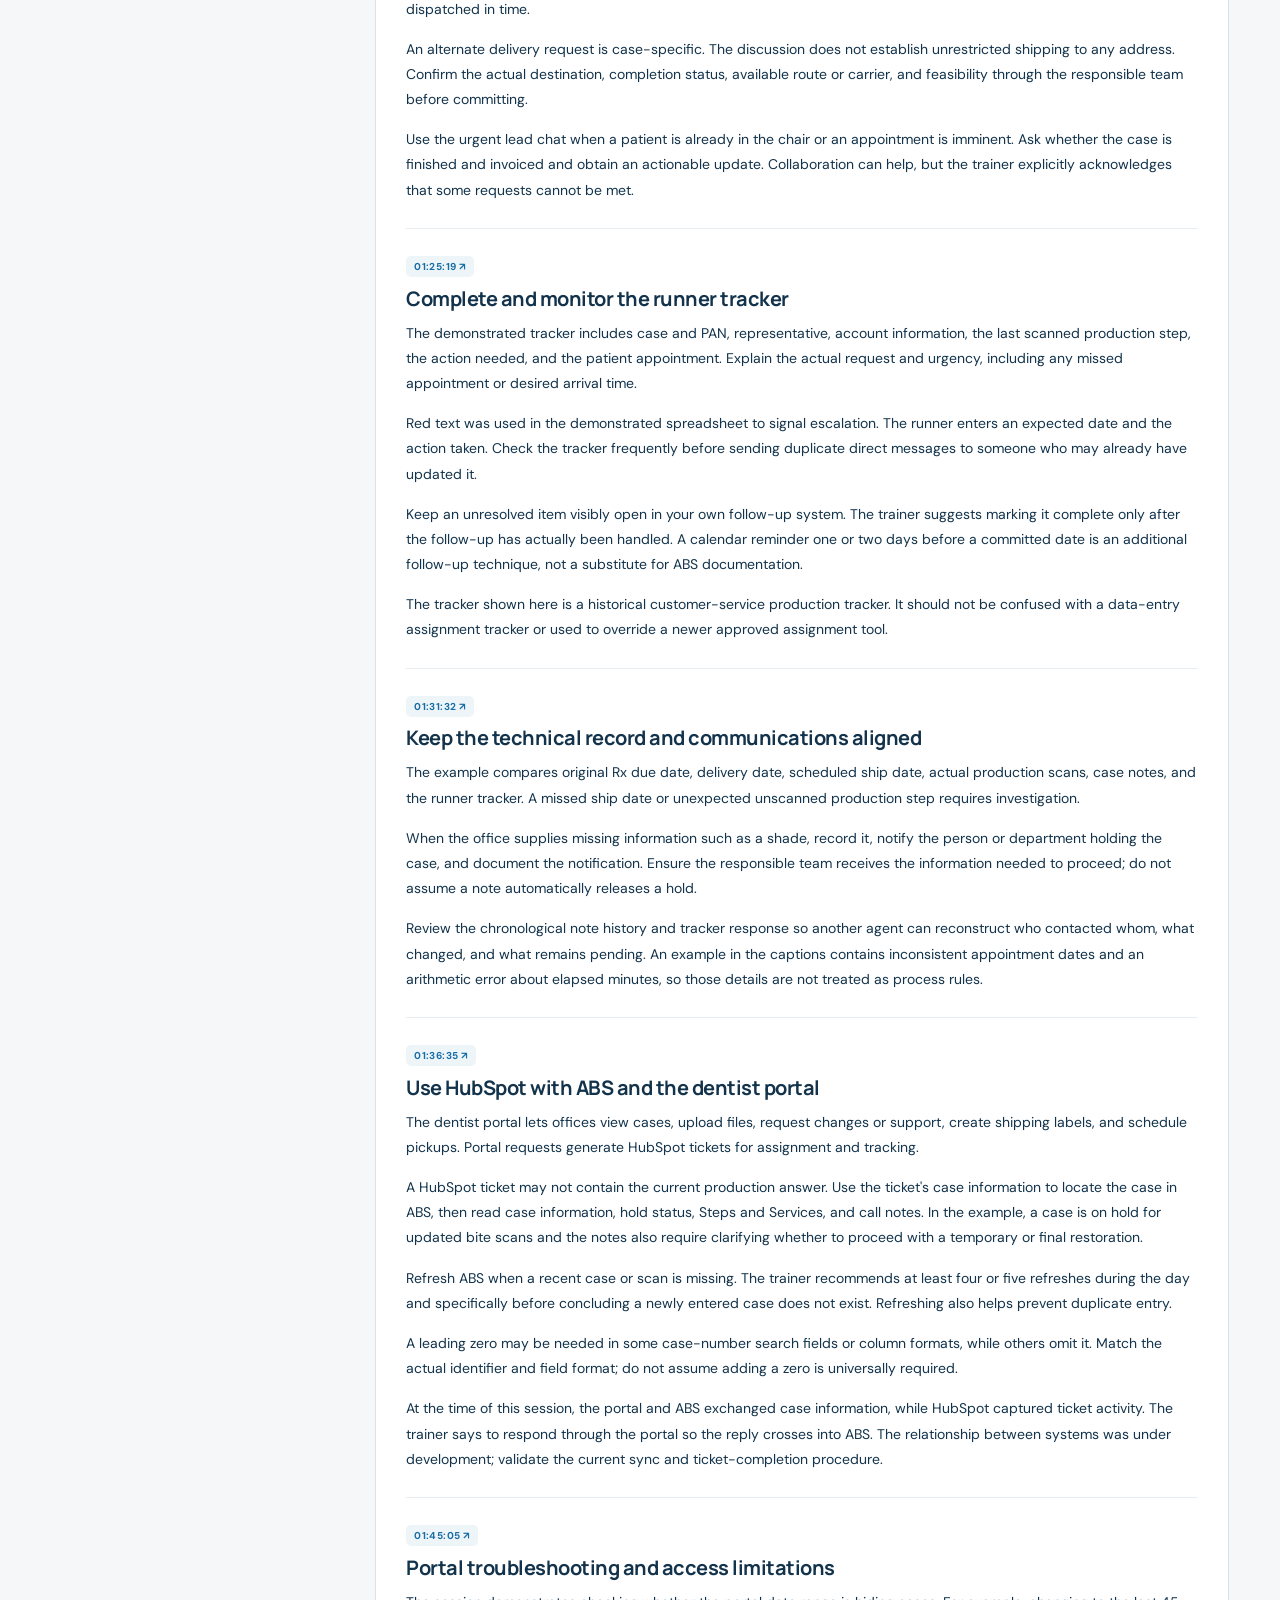
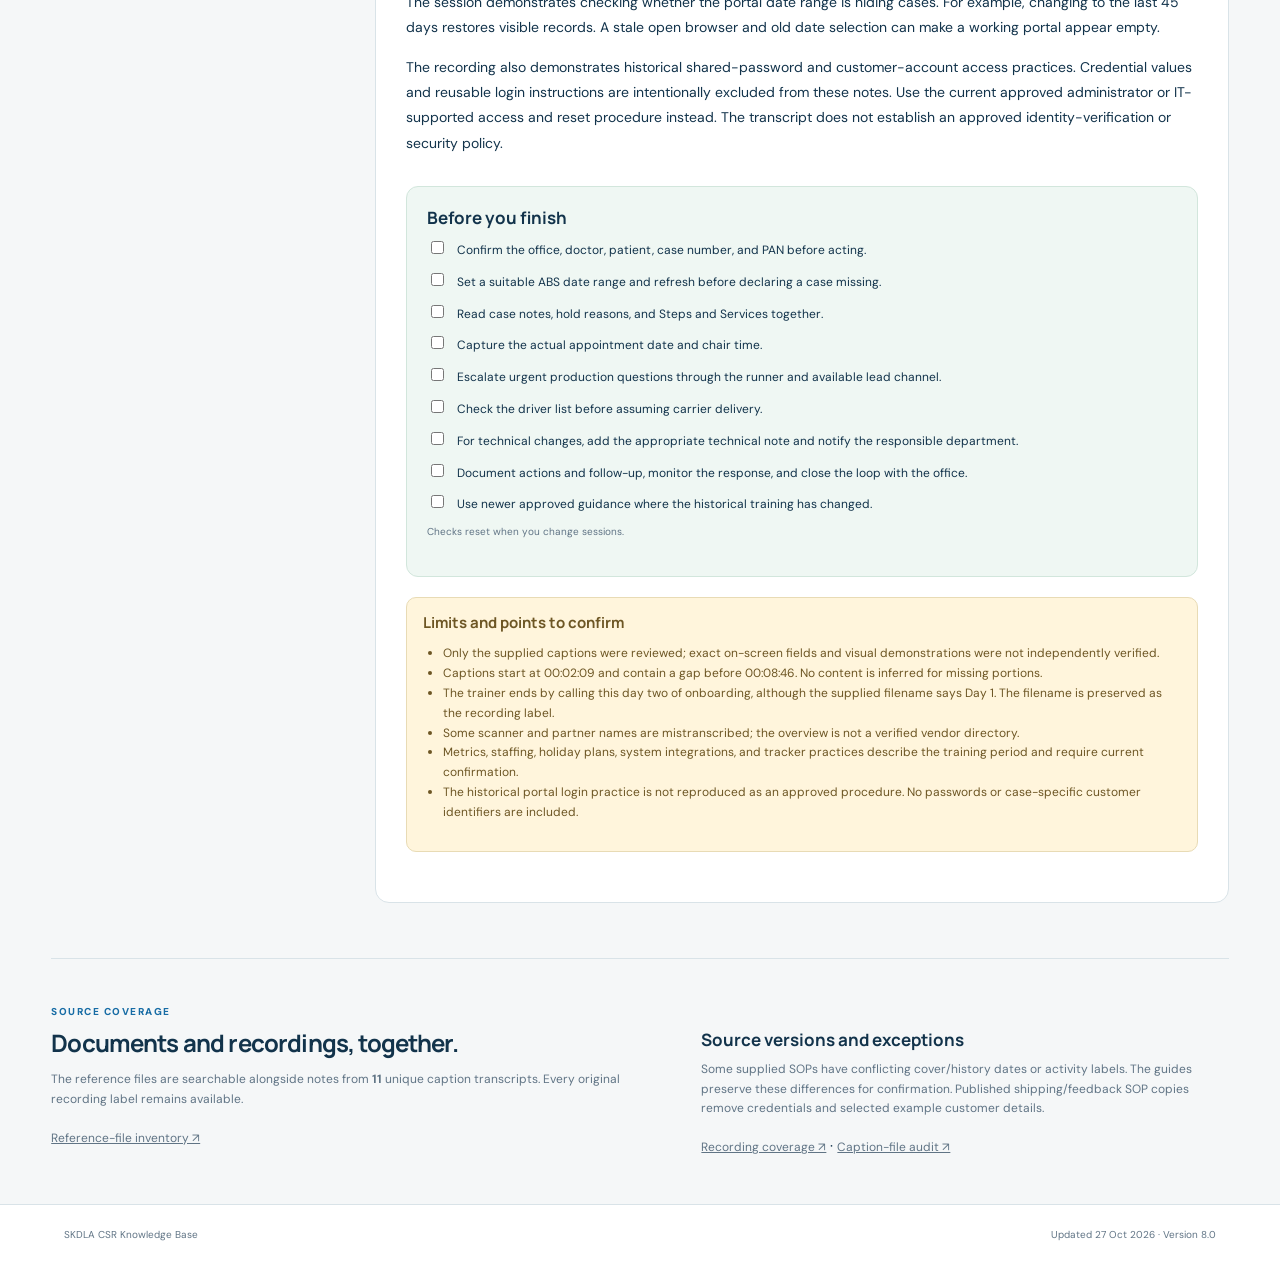
==== commit 7431e5ea: "Build the CSR knowledge base with reference files and visual guides" ====
--- a/training/index.html
+++ b/training/index.html
@@ -1,24 +1,27 @@
 <!doctype html>
-<html lang="en">
-<head><meta charset="utf-8"><meta name="viewport" content="width=device-width,initial-scale=1"><meta name="description" content="SKDLA training notes with recording references, practical checklists, and source-based answers."><title>SKDLA Training Library</title><link rel="stylesheet" href="style.css?v=7"></head>
-<body>
-<a class="skip" href="#library">Skip to recordings</a>
-<header><div class="brand"><span class="brand-icon" aria-hidden="true">S</span><span>SKDLA <b>Training Library</b></span></div><nav aria-label="Main navigation"><a href="#library">Recordings</a><a href="#ask">Ask the library</a></nav></header>
+<html lang="en"><head><meta charset="utf-8"><meta name="viewport" content="width=device-width,initial-scale=1"><meta name="description" content="SKDLA CSR knowledge base: SOPs, call handling, shipping, visual references, and training recordings."><title>SKDLA CSR Knowledge Base</title><link rel="stylesheet" href="style.css?v=8"></head><body>
+<a class="skip" href="#ask">Skip to the knowledge base</a>
+<header><div class="brand"><span class="brand-icon" aria-hidden="true">S</span><span>SKDLA <b>CSR Knowledge Base</b></span></div><nav aria-label="Main navigation"><a href="#ask">Ask the KB</a><a href="#documents">SOPs & guides</a><a href="#visuals">Visual references</a><a href="#library">Recordings</a></nav></header>
 <main>
-<section class="hero"><div class="eyebrow">SPECTRUM KILLIAN · TEAM TRAINING</div><h1>The training.<br><span>Without the rewatch.</span></h1><p>Find the procedure, understand the exceptions, and trace it back to the recording. Your customer service and account entry training, organized in one place.</p><div class="hero-meta"><span><strong id="recordingCount">13</strong> recordings</span><span><strong id="uniqueCount">11</strong> unique transcripts</span><span>Prepared <strong>26 Oct 2026</strong></span></div></section>
-<div class="authority"><span aria-hidden="true">ⓘ</span><div><strong>Training guidance, with its context intact.</strong><br>These notes come from auto-generated captions. Procedures may have changed. Differences between sessions, missing visual details, and uncertain wording are marked. Use current approved guidance for live work.</div></div>
-<section id="ask" class="ask-panel"><div><div class="eyebrow">FIND AN ANSWER</div><h2>Ask the training library</h2><p>Ask a specific question. Get a focused answer, numbered steps for documented procedures, and recording references for every step. Add your tool, account type, and situation for a closer match.</p></div>
-<form id="askForm"><label for="question">Your process question</label><div class="ask-input"><textarea id="question" rows="2" maxlength="600" placeholder="What should I do when a case is on hold for a missing shade?" required></textarea><button type="submit" id="askButton">Find answer <span aria-hidden="true">↗</span></button></div></form>
-<label class="scenario-label" for="scenario">Scenario details <span>(optional · account type, workflow, what you have tried; no customer identifiers)</span></label><textarea id="scenario" rows="2" maxlength="450" placeholder="Example: Private practice, ABS account exists, but the portal invitation is missing."></textarea>
-<div class="examples"><button data-question="How do I handle a patient already in the chair?">Urgent chair time</button><button data-question="How do I create a new account in ABS?">New account entry</button><button data-question="How do I respond to a HubSpot ticket?">HubSpot tickets</button><button data-question="What should I do if a scan is missing?">Missing scan</button></div>
-<section id="answer" aria-live="polite"><div class="answer-heading"><h3 id="answerTitle">Your answer</h3><span id="answerBadge">AI PROCESS ASSISTANT</span></div><div id="answerText">Type a process question above. Your answer will appear here, with recording references below.</div><p id="searchCoverage" class="search-coverage" role="status"></p><div id="answerSources"></div></section><div class="assistant-status"><strong>Free process assistant · no account or API key</strong><p id="aiStatus" role="status">Ready. Ask a question to find relevant training guidance.</p><p class="ai-disclosure">Search covers all 150 topics and 538 passages of sanitized notes compiled from the 13 supplied recording captions (11 unique transcripts). Every passage is included in meaning-based search, including details at the end of longer sections. Answers keep procedures, exceptions, and related recording evidence separate. These are caption-derived notes, not a word-for-word caption archive or a general reasoning chatbot. If the notes do not support an answer, it asks for more details. It does not invent new procedures. A small search model downloads on first use; matching runs in your browser. No questions are sent to an AI provider and there is no per-question API quota. Device, browser, and internet availability still affect operation.</p></div>
-<details class="caption-panel"><summary>Search complete captions privately on this device</summary><p>Load the original VTT caption files or your private caption bundle to search the full wording alongside the training notes. Files stay in this browser and are never uploaded. Imported captions clear when you reload.</p><label for="captionFiles">Choose caption files or private bundle</label><input id="captionFiles" type="file" accept=".vtt,.srt,.json" multiple><button id="clearCaptions" type="button" class="subtle" hidden>Clear imported captions</button><p id="captionStatus" role="status">Using the public caption-derived notes. Complete captions can be loaded privately on this device.</p></details>
+<section class="hero csr-hero"><div><div class="eyebrow">SPECTRUM KILLIAN · CUSTOMER SERVICE</div><h1>Your CSR<br><span>knowledge base.</span></h1><p>Call handling, documentation, shipping, and technical handoffs. Find the procedure, check its source, and follow the steps.</p><div class="hero-actions"><a class="button-link" href="#documents">Browse SOPs & guides</a><a href="#visuals">Open visual references ↗</a></div><div class="hero-meta"><span><strong id="documentCount">15</strong> reference files</span><span><strong id="recordingCount">13</strong> recordings</span><span><strong id="visualCount">6</strong> visual guides</span></div></div><aside class="quick-standards"><div class="eyebrow">FROM THE SUPPLIED CSR GUIDANCE</div><a href="#document=D06&topic=email" data-open-document="D06" data-topic="email"><strong>2 hours</strong><span>Email acknowledgment & response</span></a><a href="#document=D06&topic=hold" data-open-document="D06" data-topic="hold"><strong>2 minutes</strong><span>Hold limit / ongoing status updates</span></a><a href="#document=D05&topic=late" data-open-document="D05" data-topic="late"><strong>30 minutes</strong><span>Late-case rapid-response target</span></a><p>Patient already in the chair? Escalate immediately through the lead channel.</p></aside></section>
+<div class="authority"><span aria-hidden="true">ⓘ</span><div><strong>Use the source, the case details, and the current approved workflow.</strong><br>References include dated SOPs, undated guides, and recording notes. Different labels, exceptions, or version dates are shown for confirmation.</div></div>
+<section id="ask" class="ask-panel"><div><div class="eyebrow">FIND AN ANSWER</div><h2>Ask the CSR knowledge base</h2><p>Ask a specific question. Procedures appear as numbered steps, with the supporting document pages or recording timestamps below.</p></div>
+<form id="askForm"><label for="question">Your CSR question</label><div class="ask-input"><textarea id="question" rows="2" maxlength="600" placeholder="How do I log a complaint in ABS?" required></textarea><button type="submit" id="askButton">Find answer <span aria-hidden="true">↗</span></button></div></form>
+<label class="scenario-label" for="scenario">Scenario details <span>(optional · case/account level, carrier, location; no customer identifiers)</span></label><textarea id="scenario" rows="2" maxlength="450" placeholder="Example: Case-specific complaint, Orange County, missing delivery update."></textarea>
+<div class="examples"><button data-question="How do I log a case-specific complaint in ABS?">Log a complaint</button><button data-question="How do I record positive feedback in ABS?">Positive feedback</button><button data-question="How do I create a FedEx label?">FedEx label</button><button data-question="How do I handle a patient already in the chair?">Urgent chair time</button><button data-question="What is tooth number 8?">Tooth numbers</button><button data-question="What does a black PAN mean?">PAN colors</button></div>
+<section id="answer" aria-live="polite"><div class="answer-heading"><h3 id="answerTitle">Your answer</h3><span id="answerBadge">CSR PROCESS ASSISTANT</span></div><div id="answerText">Type a CSR question above. Your answer and supporting sources will appear here.</div><p id="searchCoverage" class="search-coverage" role="status"></p><div id="answerSources"></div></section>
+<div class="assistant-status"><strong>Free, browser-only source assistant</strong><p id="aiStatus" role="status">Ready. Search the SOPs, guides, and recording notes.</p><p class="ai-disclosure">Search includes all 15 supplied reference files, two added illustrated references, and all recording-note passages. Answers use documented guidance and ask for clarification when details or labels differ. Meaning-based search prepares in the background; source matching works immediately. No account, API key, or per-question charge is required. This is a source-based assistant; it cannot establish current policy or independently verify a live case.</p></div>
+<details class="caption-panel"><summary>Search complete captions privately on this device</summary><p>Load original VTT caption files or your private caption bundle to search their complete wording alongside the CSR references. Files stay in this browser and are never uploaded. Imported captions clear when you reload.</p><label for="captionFiles">Choose caption files or private bundle</label><input id="captionFiles" type="file" accept=".vtt,.srt,.json" multiple><button id="clearCaptions" type="button" class="subtle" hidden>Clear imported captions</button><p id="captionStatus" role="status">Using the public CSR references and caption-derived notes.</p></details>
 </section>
-<section id="library"><div class="section-heading"><div><div class="eyebrow">THE RECORDING LIBRARY</div><h2>Choose a session. Keep the detail.</h2></div><div class="downloads"><a class="button-link" href="training-notes.md" download>Download all notes ↓</a><button id="print" class="subtle">Print notes</button></div></div>
+<section id="documents" class="resource-section"><div class="section-heading"><div><div class="eyebrow">YOUR CSR REFERENCE FILES</div><h2>SOPs, scripts, and team guides</h2><p>Read a searchable guide or open its source file. Document dates and source differences stay visible.</p></div><a class="subtle" href="resource-manifest.json" download>Source inventory ↓</a></div><div class="library-toolbar"><label class="search-label"><span aria-hidden="true">⌕</span><input id="resourceSearch" type="search" placeholder="Search guides, topics, or procedures…" aria-label="Search CSR reference files"></label><select id="resourceCategory" aria-label="Filter CSR reference files"><option value="">All topics</option></select></div><article id="resourceDetail" hidden tabindex="-1"></article><div id="resourceGrid" class="resource-grid"></div><p id="resourceResultCount" class="resource-count" role="status"></p></section>
+<section id="visuals" class="resource-section"><div class="section-heading"><div><div class="eyebrow">RECOGNISE IT AT A GLANCE</div><h2>Tooth numbers, shades, and dental models</h2><p>Open a visual to enlarge it. Source images and added KB illustrations are labeled separately.</p></div></div><div id="visualGrid" class="visual-grid"></div></section>
+<section id="library"><div class="section-heading"><div><div class="eyebrow">TRAINING RECORDINGS</div><h2>Recording library</h2></div><div class="downloads"><a class="button-link" href="training-notes.md" download>Download all notes ↓</a><button id="print" class="subtle">Print notes</button></div></div>
 <div class="library-toolbar"><label class="search-label"><span aria-hidden="true">⌕</span><input id="search" type="search" placeholder="Search topics, tools, or procedures…" aria-label="Search recording notes"></label><select id="category" aria-label="Filter by training topic"><option value="">All topics</option><option>Orientation</option><option>Customer service</option><option>Shipping and tickets</option><option>Account entry</option></select></div>
 <div class="library-layout"><aside><div class="sidebar-heading">SESSIONS <span id="resultCount"></span></div><div id="sessionList"></div><div class="sidebar-foot">All 13 filenames are preserved.<br>Two transcript pairs are identical.</div></aside><article id="recording" tabindex="-1"></article></div>
 </section>
-<section class="coverage"><div><div class="eyebrow">READ BEFORE USING</div><h2>What the notes can verify</h2><p>All supplied caption files were reviewed. Repeated greetings and setup chatter are condensed. Notes preserve process steps, decision points, escalation, exceptions, and substantive questions.</p></div><div><h3>What still needs confirmation</h3><p>Screen-only details, caption errors, changing production policies, login practices, and unresolved trainer questions require current confirmation. Customer identifiers and spoken credentials are excluded.</p><a href="coverage.json" download>Download the coverage manifest ↗</a><br><a href="caption-audit.json" download>View the verified caption inventory ↗</a></div></section>
-</main><footer><span>SKDLA Training Library</span><span>Caption-based training notes · Version 7.0</span></footer>
-<script src="data.js"></script><script src="search.js?v=7"></script><script src="caption-search.js?v=7"></script><script src="answer-core.js?v=7"></script><script src="process-answers.js?v=7"></script><script src="process-assistant.js?v=7"></script><script src="app.js?v=7"></script>
-</body></html>
+
+<section class="coverage"><div><div class="eyebrow">SOURCE COVERAGE</div><h2>Documents and recordings, together.</h2><p>The reference files are searchable alongside notes from <strong id="uniqueCount">11</strong> unique caption transcripts. Every original recording label remains available.</p><a href="resource-manifest.json" download>Reference-file inventory ↗</a></div><div><h3>Source versions and exceptions</h3><p>Some supplied SOPs have conflicting cover/history dates or activity labels. The guides preserve these differences for confirmation. Published shipping/feedback SOP copies remove credentials and selected example customer details.</p><a href="coverage.json" download>Recording coverage ↗</a> · <a href="caption-audit.json" download>Caption-file audit ↗</a></div></section>
+</main><footer><span>SKDLA CSR Knowledge Base</span><span>Updated 27 Oct 2026 · Version 8.0</span></footer>
+<dialog id="visualDialog"><div class="visual-dialog-heading"><h2 id="visualDialogTitle"></h2><button id="closeVisual" class="subtle" type="button">Close ×</button></div><p id="visualDialogDescription"></p><img id="visualDialogImage" alt=""><div class="visual-dialog-links"><a id="visualFullSize" target="_blank" rel="noopener">Open full-size image ↗</a><button id="visualReadGuide" class="subtle" type="button">Read related guide</button></div></dialog>
+<script src="data.js"></script><script src="resources.js?v=8"></script><script src="search.js?v=8"></script><script src="caption-search.js?v=8"></script><script src="answer-core.js?v=8"></script><script src="process-answers.js?v=8"></script><script src="document-answers.js?v=8"></script><script src="process-assistant.js?v=8"></script><script src="app.js?v=8"></script><script src="resources-ui.js?v=8"></script>
+</body></html>
--- a/training/style.css
+++ b/training/style.css
@@ -13,3 +13,13 @@
 #answer{display:block;margin-top:20px;border:2px solid #9cbfb5;background:#f3faf7;min-height:150px}#answerTitle{font-size:23px}.assistant-status{margin-top:16px;padding:10px 16px}.assistant-status .ai-disclosure{font-size:11px}#answerText>p{font-size:15px}#answerSources h4{margin-top:24px}
 
 .answer-steps{padding-left:26px;white-space:normal}.answer-steps li{padding-left:6px;margin:0 0 14px;line-height:1.8}.answer-steps li::marker{font-weight:700;color:#17685b}
+
+.search-coverage{font-size:11px;color:#476b60;margin:14px 0}.answer-part+.answer-part{border-top:1px solid #d4e1e8;margin-top:20px;padding-top:12px}.answer-part h4{margin:8px 0 14px}.related-guidance{white-space:normal;border-top:1px solid #d4e1e8;margin:16px 0;padding-top:12px}.related-guidance summary{font-size:13px;font-weight:700;cursor:pointer}.related-guidance p{font-size:13px;margin-top:12px}.source-alias{font-size:11px;color:#607485}
+
+.caption-panel{border-top:1px solid #d9e3e8;padding-top:16px;margin-top:20px;font-size:12px}.caption-panel summary{font-weight:700;cursor:pointer}.caption-panel p{margin:12px 0}.caption-panel label{display:block;font-weight:700}.caption-panel input{max-width:100%;margin:8px 0}.caption-panel button{margin-left:8px}#clearCaptions[hidden]{display:none}
+/* CSR knowledge base */
+header{gap:20px}header nav{gap:20px;flex-wrap:wrap}.csr-hero{max-width:none;display:grid;grid-template-columns:minmax(0,1fr) 330px;gap:55px;align-items:center;padding:55px 0 40px}.csr-hero h1{font-size:clamp(43px,5vw,65px)}.csr-hero>div>p{max-width:650px;color:var(--muted);font-size:17px}.hero-actions{display:flex;align-items:center;gap:20px;font-size:12px;margin:24px 0}.quick-standards{position:static;max-height:none;padding:24px;border-radius:16px;background:#edf5f1}.quick-standards>a{display:flex;align-items:center;gap:18px;padding:17px 0;border-bottom:1px solid #d2e2d9;text-decoration:none}.quick-standards strong{font-family:Manrope,sans-serif;font-size:25px;white-space:nowrap;color:#185a4c}.quick-standards span{font-size:12px;line-height:1.5}.quick-standards>p{font-size:11px;color:#526f65;margin:16px 0 0}.resource-section{scroll-margin-top:25px;margin:0 0 55px}.resource-section>.section-heading p{font-size:13px;color:var(--muted);max-width:700px;margin:0}.resource-grid{display:grid;grid-template-columns:repeat(3,minmax(0,1fr));gap:16px}.resource-card,.visual-card{display:flex;flex-direction:column;text-align:left;border:1px solid var(--line);background:white;border-radius:14px;padding:22px;color:var(--ink);min-width:0;box-shadow:0 5px 18px #16364b03}.resource-card:hover,.visual-card:hover{border-color:#82aba4;box-shadow:0 8px 25px #16364b0c}.resource-format{font-size:9px;letter-spacing:.06em;text-transform:uppercase;color:#577785;font-weight:700}.resource-card h3{font-size:17px;margin:10px 0}.resource-card p,.visual-card p{font-size:12px;line-height:1.7;color:var(--muted);margin:0 0 18px}.resource-card-footer{display:flex;justify-content:space-between;width:100%;margin-top:auto;padding-top:12px;border-top:1px solid #e7eef1;font-size:11px;color:#476b60}.resource-count{font-size:11px;color:var(--muted);margin-top:15px}.resource-detail-heading{display:flex;justify-content:space-between;align-items:flex-start;gap:20px}.resource-detail-heading h2{margin-top:12px}.resource-detail-heading button{flex-shrink:0;margin-top:12px}#resourceDetail{margin-bottom:24px}#resourceDetail[hidden]{display:none}.copy-notice{background:#edf4f7;border-radius:8px;padding:12px 15px;font-size:11px;color:#486777}.source-locator{font-size:10px;letter-spacing:.03em;color:#17685b}.resource-image{display:block;max-width:850px;margin:16px auto 22px}.resource-image img{display:block;max-width:100%;height:auto;max-height:850px;margin:auto}.document-steps{font-size:14px;padding-left:24px}.document-steps li{padding-left:6px;margin:0 0 13px}.document-steps li::marker{color:#17685b;font-weight:700}.reference-link{font-size:11px;color:var(--muted);margin-top:20px}.visual-grid{display:grid;grid-template-columns:repeat(3,minmax(0,1fr));gap:18px}.visual-card{padding:15px}.visual-card h3{font-size:17px;margin:8px 0}.visual-image-wrap{width:100%;height:200px;display:grid;place-items:center;background:#f4f7f8;border-radius:8px;margin-bottom:16px;overflow:hidden}.visual-image-wrap img{width:100%;height:100%;object-fit:contain}.visual-card p{margin-bottom:12px}.visual-zoom{font-size:11px;font-weight:700;color:#17685b;margin-top:auto}.source-meta{font-size:11px;color:#607485}dialog{border:1px solid #cedce2;border-radius:16px;padding:24px;max-width:min(1120px,92vw);max-height:92vh;color:var(--ink);box-shadow:0 25px 100px #061e3880}dialog::backdrop{background:#0c2638aa}.visual-dialog-heading{display:flex;justify-content:space-between;align-items:flex-start;gap:18px}.visual-dialog-heading h2{font-size:24px;margin:0 0 8px}#visualDialogDescription{font-size:12px;color:var(--muted)}#visualDialogImage{display:block;max-width:100%;max-height:65vh;object-fit:contain;margin:15px auto}.visual-dialog-links{display:flex;justify-content:space-between;gap:16px;align-items:center;font-size:12px}
+@media(max-width:1050px){.csr-hero{grid-template-columns:minmax(0,1fr) 290px;gap:25px}.resource-grid,.visual-grid{grid-template-columns:repeat(2,minmax(0,1fr))}header{align-items:flex-start}header nav{gap:12px}}
+@media(max-width:750px){header{display:block}header nav{margin-top:16px;gap:15px}.csr-hero{display:block;padding-top:36px}.quick-standards{margin-top:30px;padding:20px}.quick-standards>a{padding:12px 0}.quick-standards strong{min-width:130px}.resource-detail-heading{display:block}.resource-detail-heading button{margin:0 0 12px}.hero-actions{gap:15px;flex-wrap:wrap}.visual-dialog-heading h2{font-size:19px}}
+@media(max-width:500px){.resource-grid,.visual-grid{grid-template-columns:1fr}.visual-image-wrap{height:235px}.resource-card{padding:20px}dialog{padding:16px}.visual-dialog-links{display:block}.visual-dialog-links button{margin-top:12px}}
+@media print{.resource-grid,.visual-grid,.quick-standards,#visualDialog,.resource-section>.section-heading,.resource-section>.library-toolbar,.resource-count{display:none!important}#resourceDetail:not([hidden]){display:block!important}}
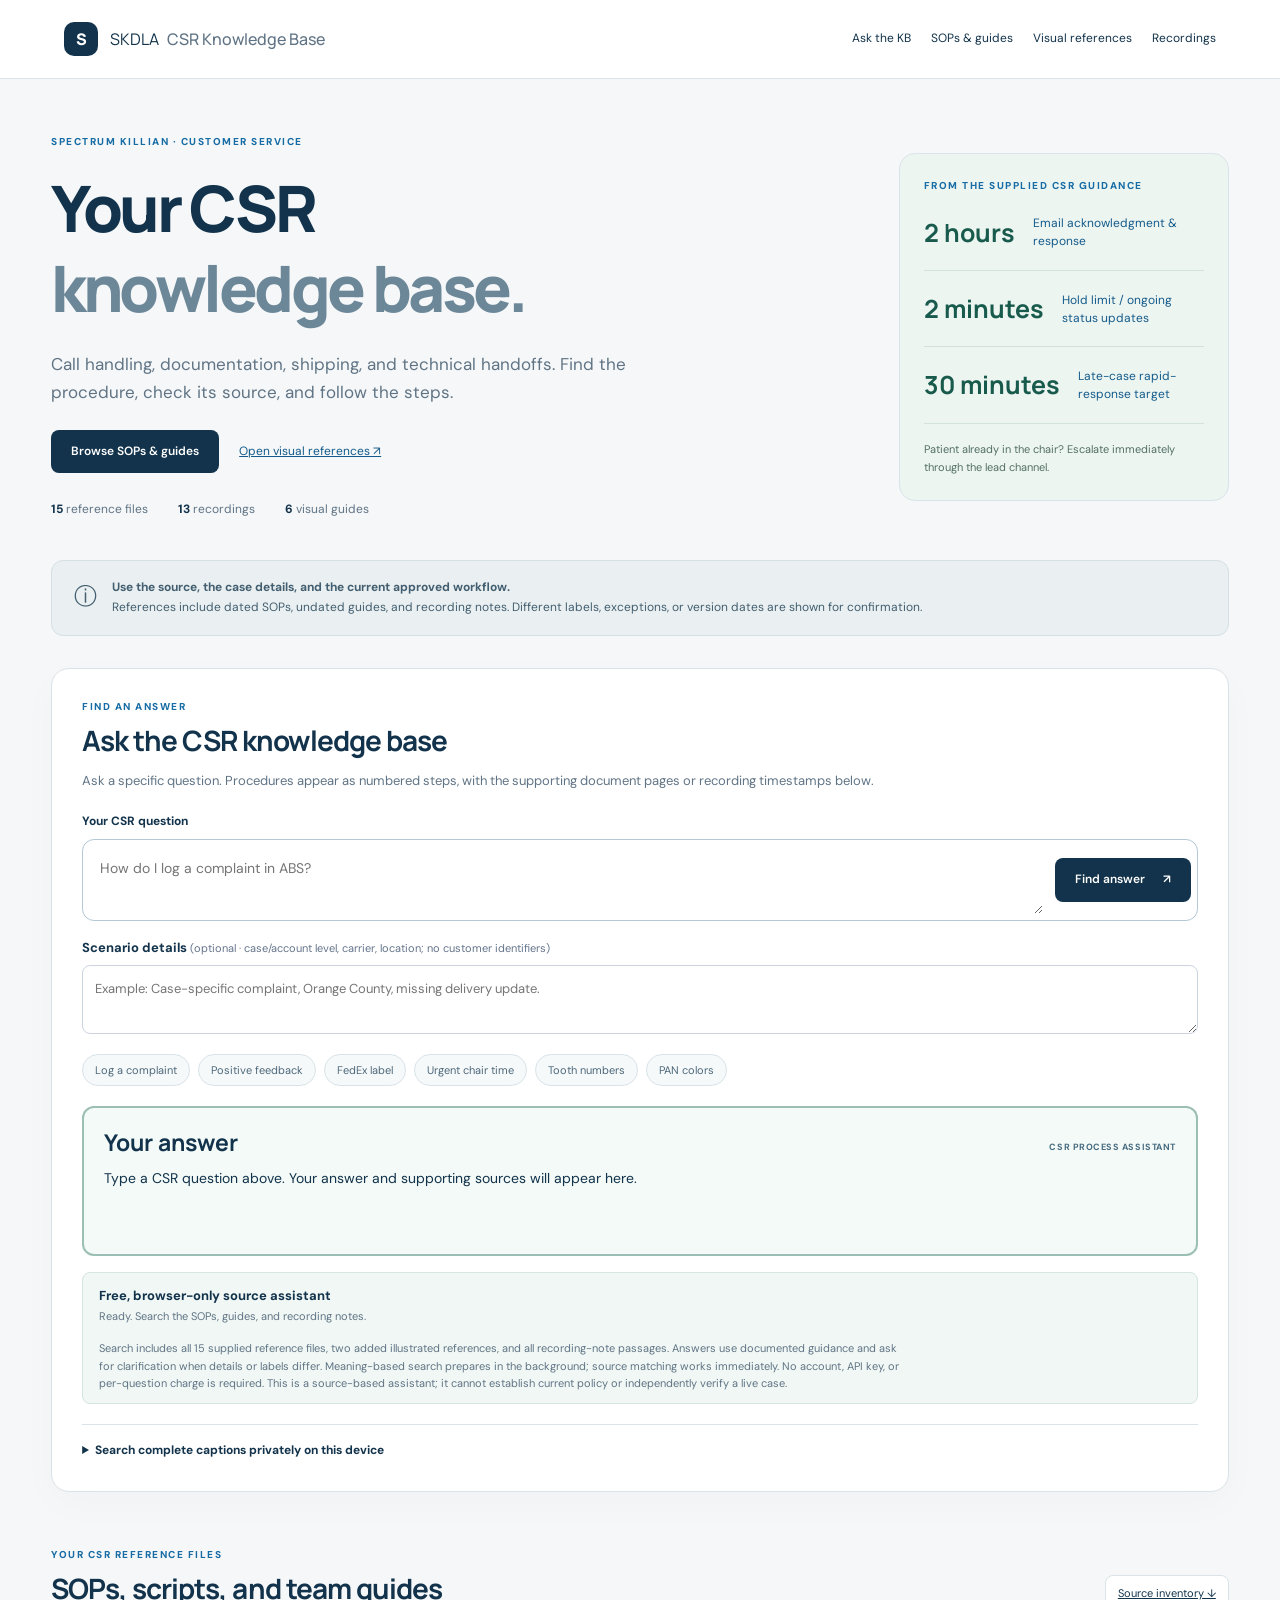
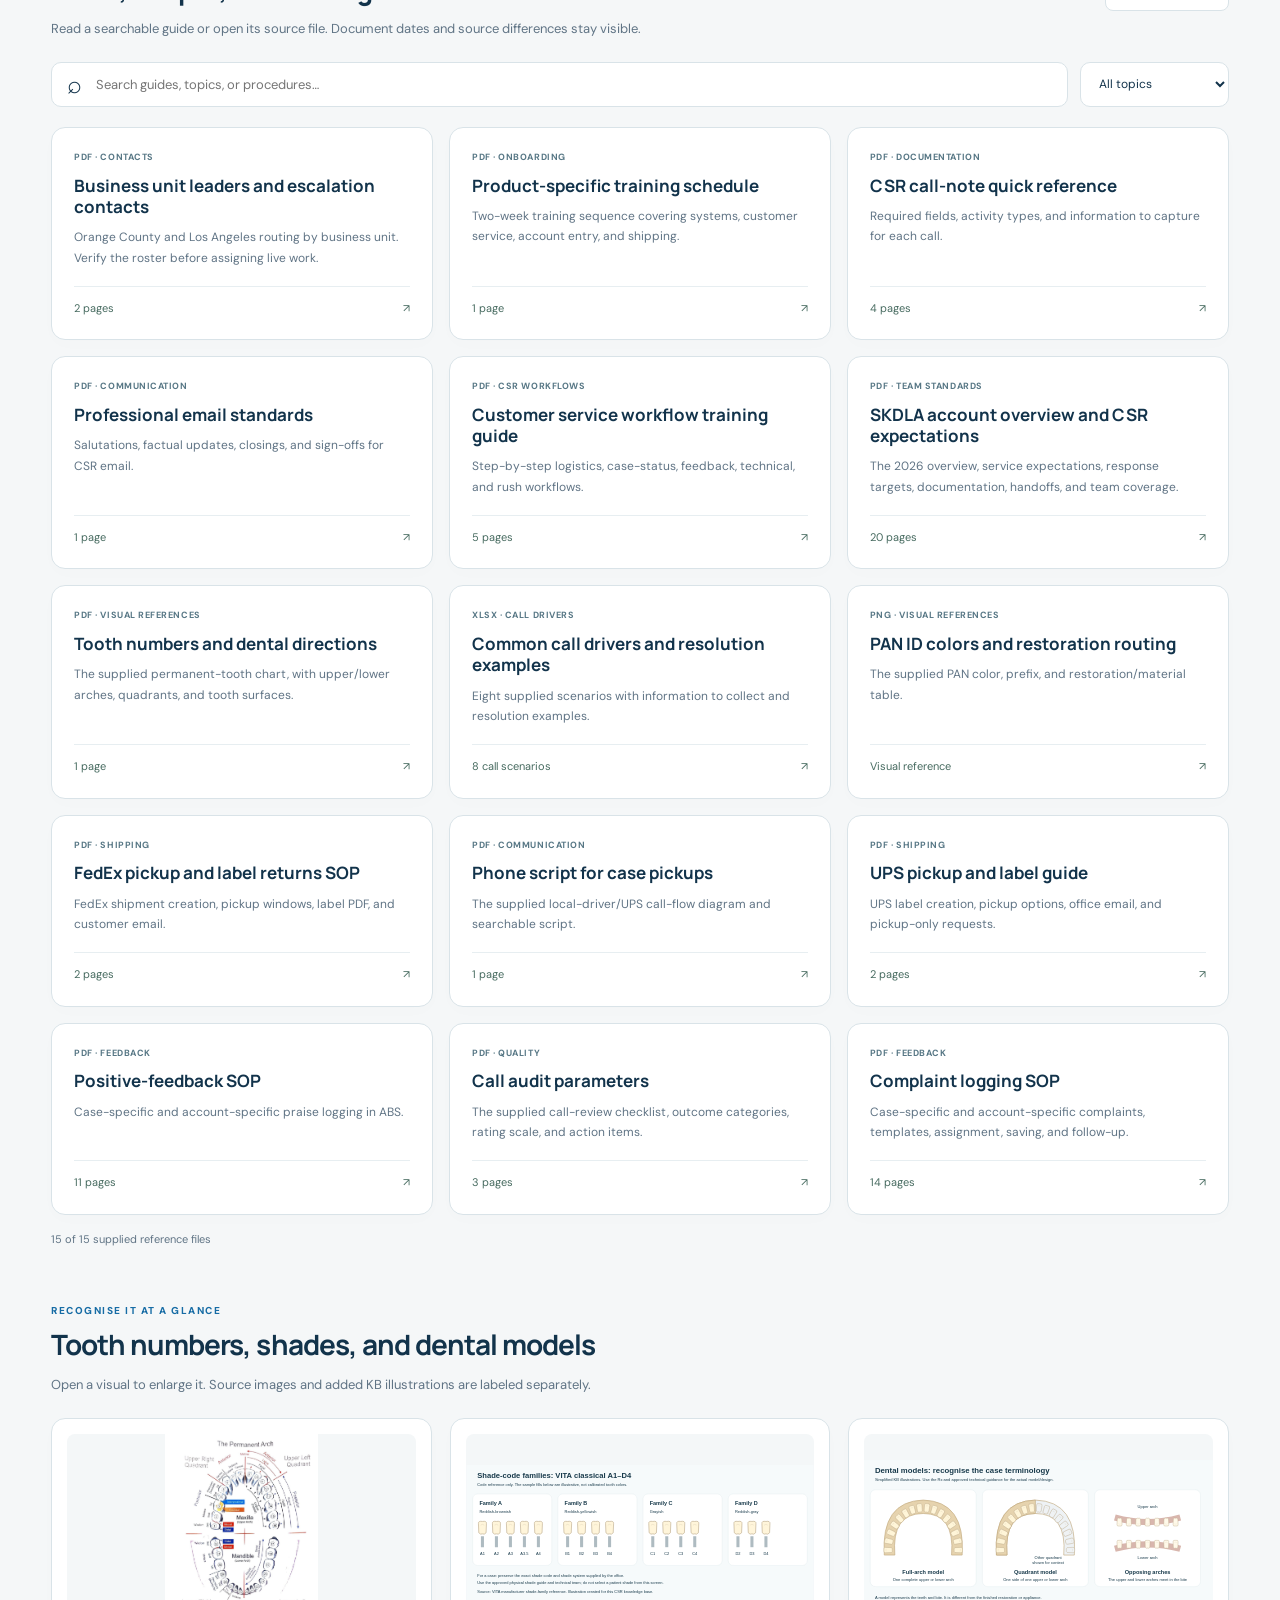
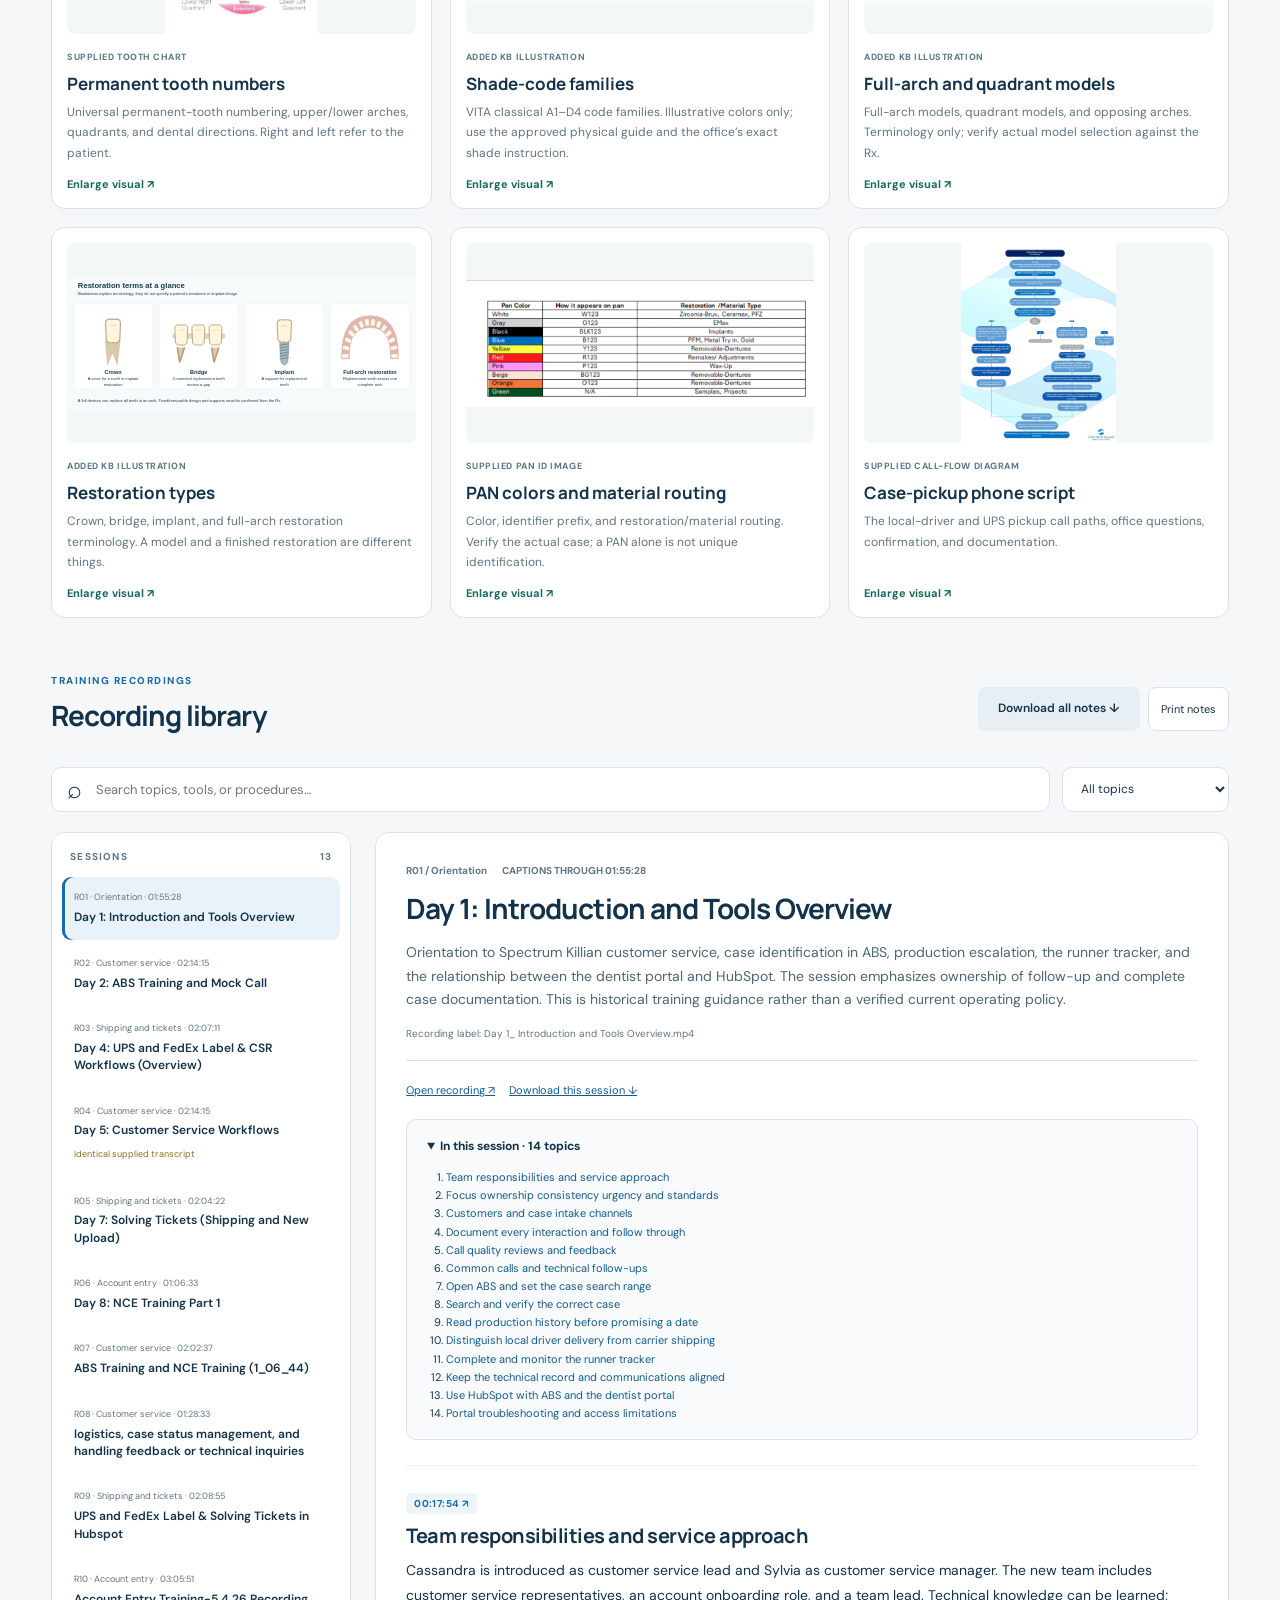
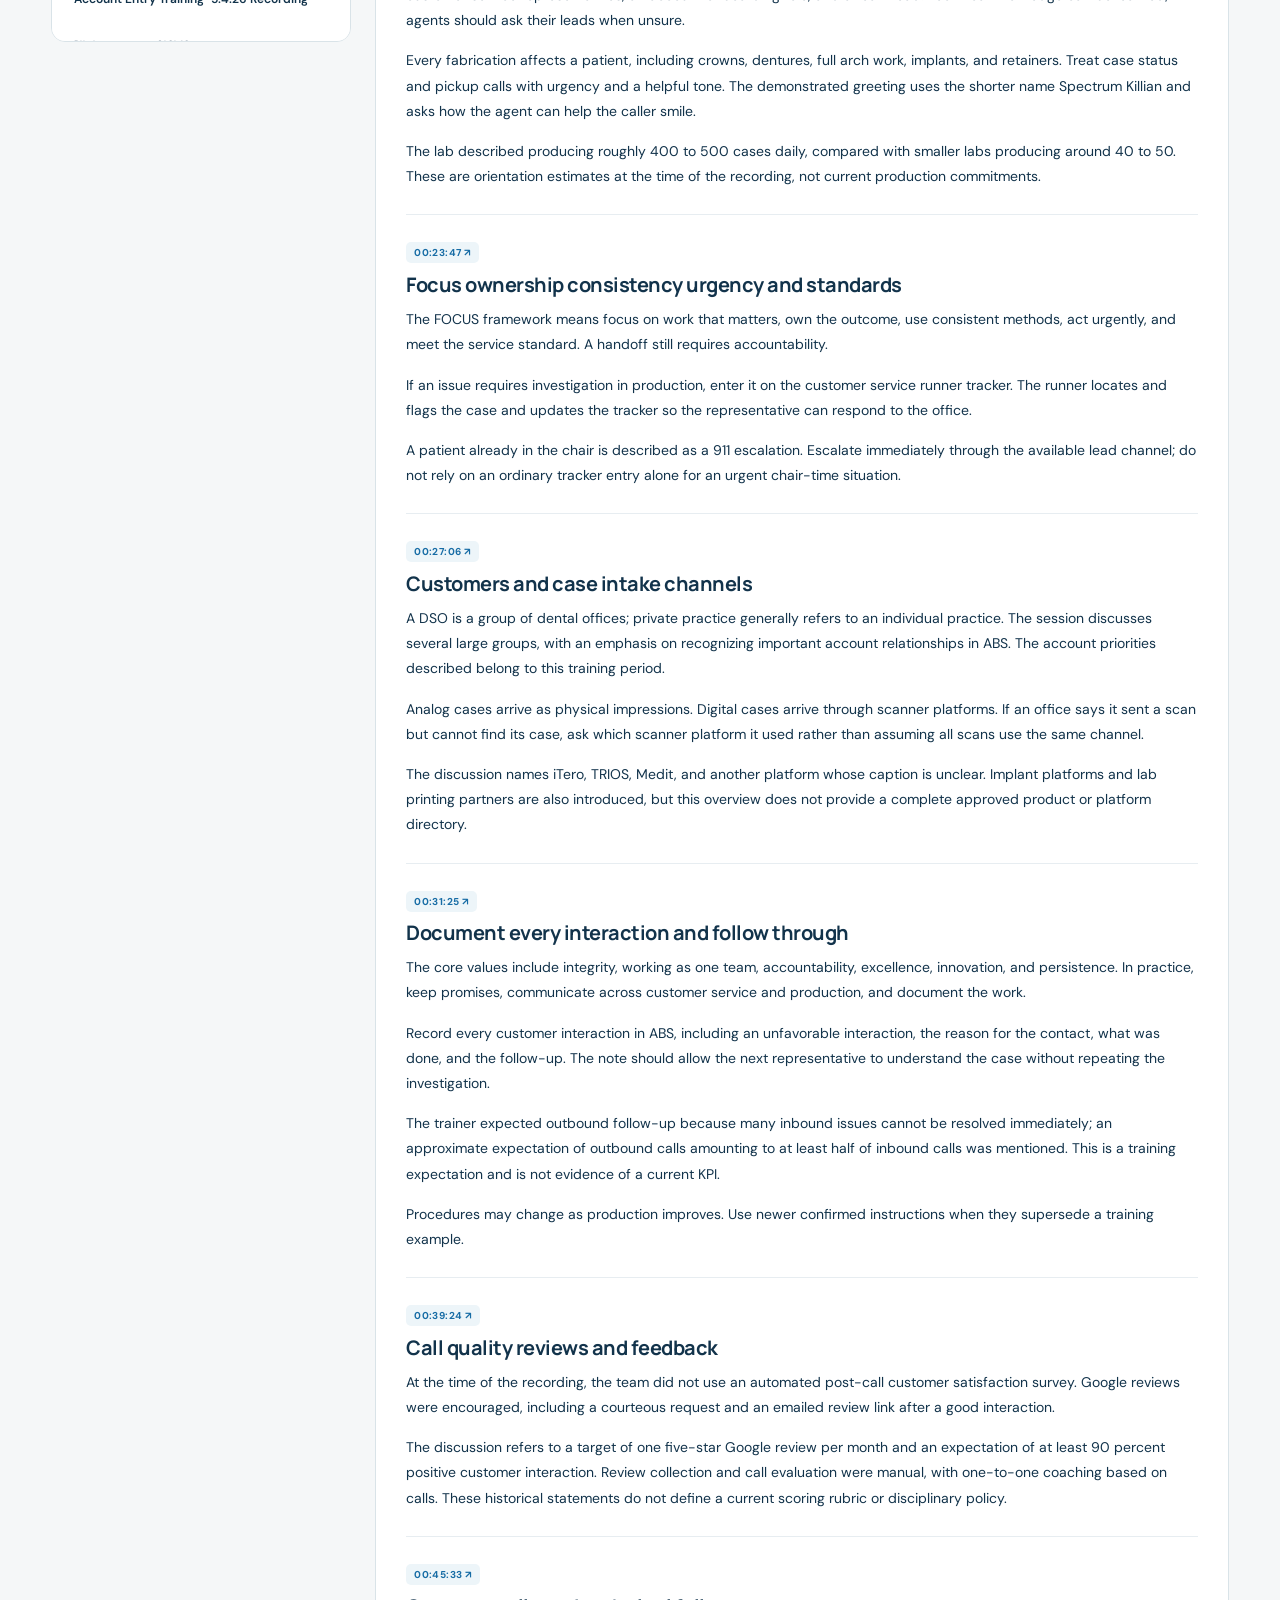
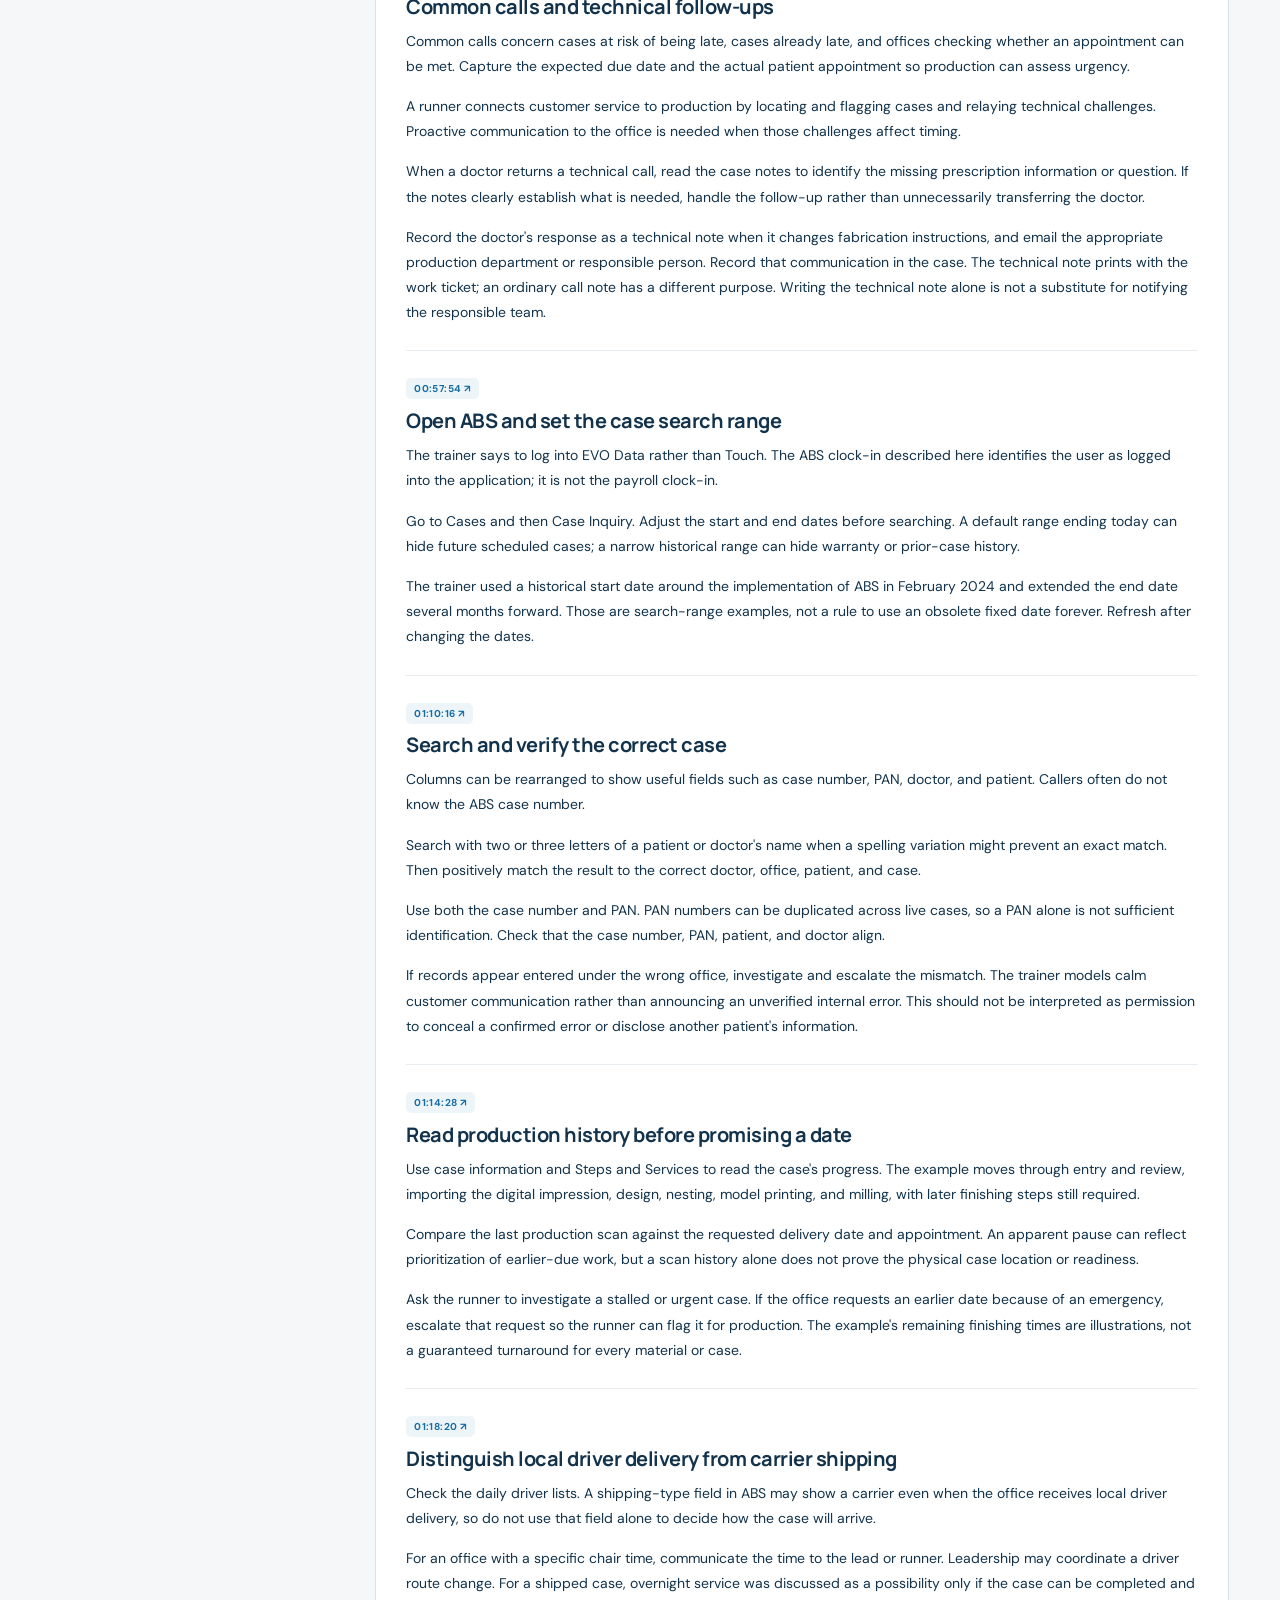
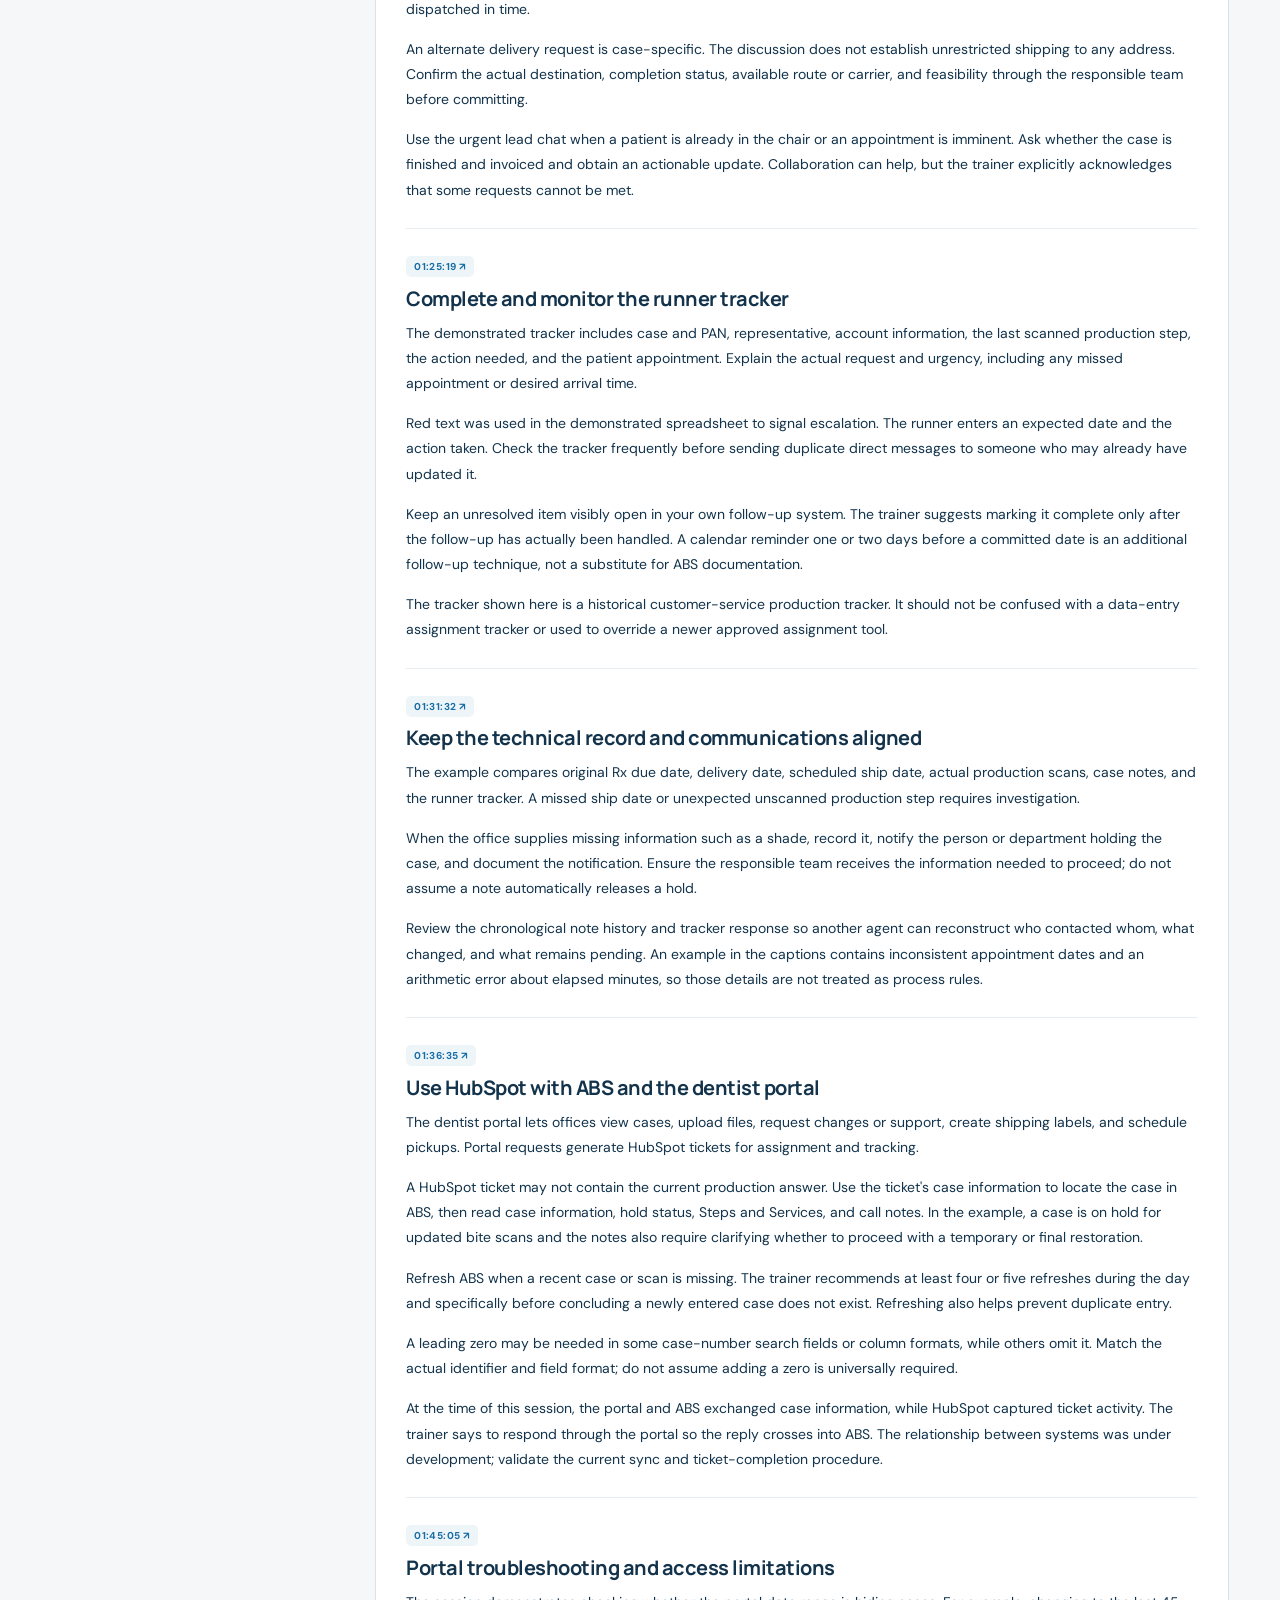
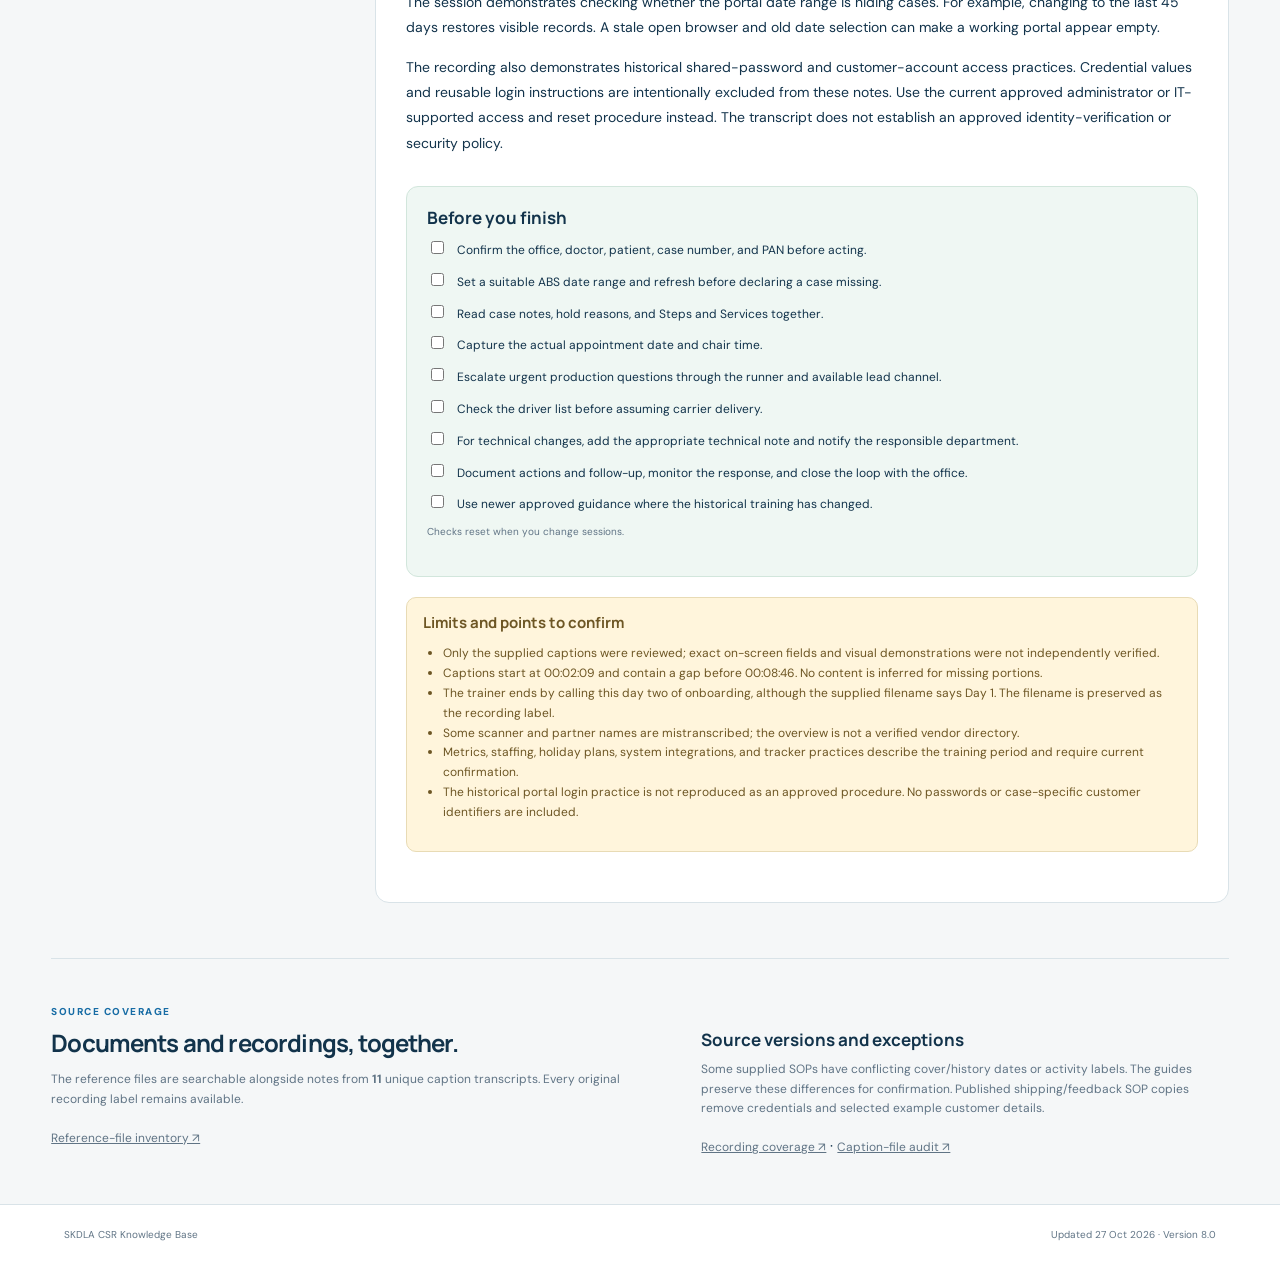
==== commit f8f78c20: "Fit complete tooth charts and pickup flows inside visual previews" ====
--- a/training/index.html
+++ b/training/index.html
@@ -1,5 +1,5 @@
 <!doctype html>
-<html lang="en"><head><meta charset="utf-8"><meta name="viewport" content="width=device-width,initial-scale=1"><meta name="description" content="SKDLA CSR knowledge base: SOPs, call handling, shipping, visual references, and training recordings."><title>SKDLA CSR Knowledge Base</title><link rel="stylesheet" href="style.css?v=8"></head><body>
+<html lang="en"><head><meta charset="utf-8"><meta name="viewport" content="width=device-width,initial-scale=1"><meta name="description" content="SKDLA CSR knowledge base: SOPs, call handling, shipping, visual references, and training recordings."><title>SKDLA CSR Knowledge Base</title><link rel="stylesheet" href="style.css?v=8.1"></head><body>
 <a class="skip" href="#ask">Skip to the knowledge base</a>
 <header><div class="brand"><span class="brand-icon" aria-hidden="true">S</span><span>SKDLA <b>CSR Knowledge Base</b></span></div><nav aria-label="Main navigation"><a href="#ask">Ask the KB</a><a href="#documents">SOPs & guides</a><a href="#visuals">Visual references</a><a href="#library">Recordings</a></nav></header>
 <main>
--- a/training/style.css
+++ b/training/style.css
@@ -23,3 +23,4 @@
 @media(max-width:750px){header{display:block}header nav{margin-top:16px;gap:15px}.csr-hero{display:block;padding-top:36px}.quick-standards{margin-top:30px;padding:20px}.quick-standards>a{padding:12px 0}.quick-standards strong{min-width:130px}.resource-detail-heading{display:block}.resource-detail-heading button{margin:0 0 12px}.hero-actions{gap:15px;flex-wrap:wrap}.visual-dialog-heading h2{font-size:19px}}
 @media(max-width:500px){.resource-grid,.visual-grid{grid-template-columns:1fr}.visual-image-wrap{height:235px}.resource-card{padding:20px}dialog{padding:16px}.visual-dialog-links{display:block}.visual-dialog-links button{margin-top:12px}}
 @media print{.resource-grid,.visual-grid,.quick-standards,#visualDialog,.resource-section>.section-heading,.resource-section>.library-toolbar,.resource-count{display:none!important}#resourceDetail:not([hidden]){display:block!important}}
+.visual-image-wrap{display:flex;align-items:center;justify-content:center}.visual-image-wrap img{display:block;min-height:0;min-width:0;max-height:100%;max-width:100%}
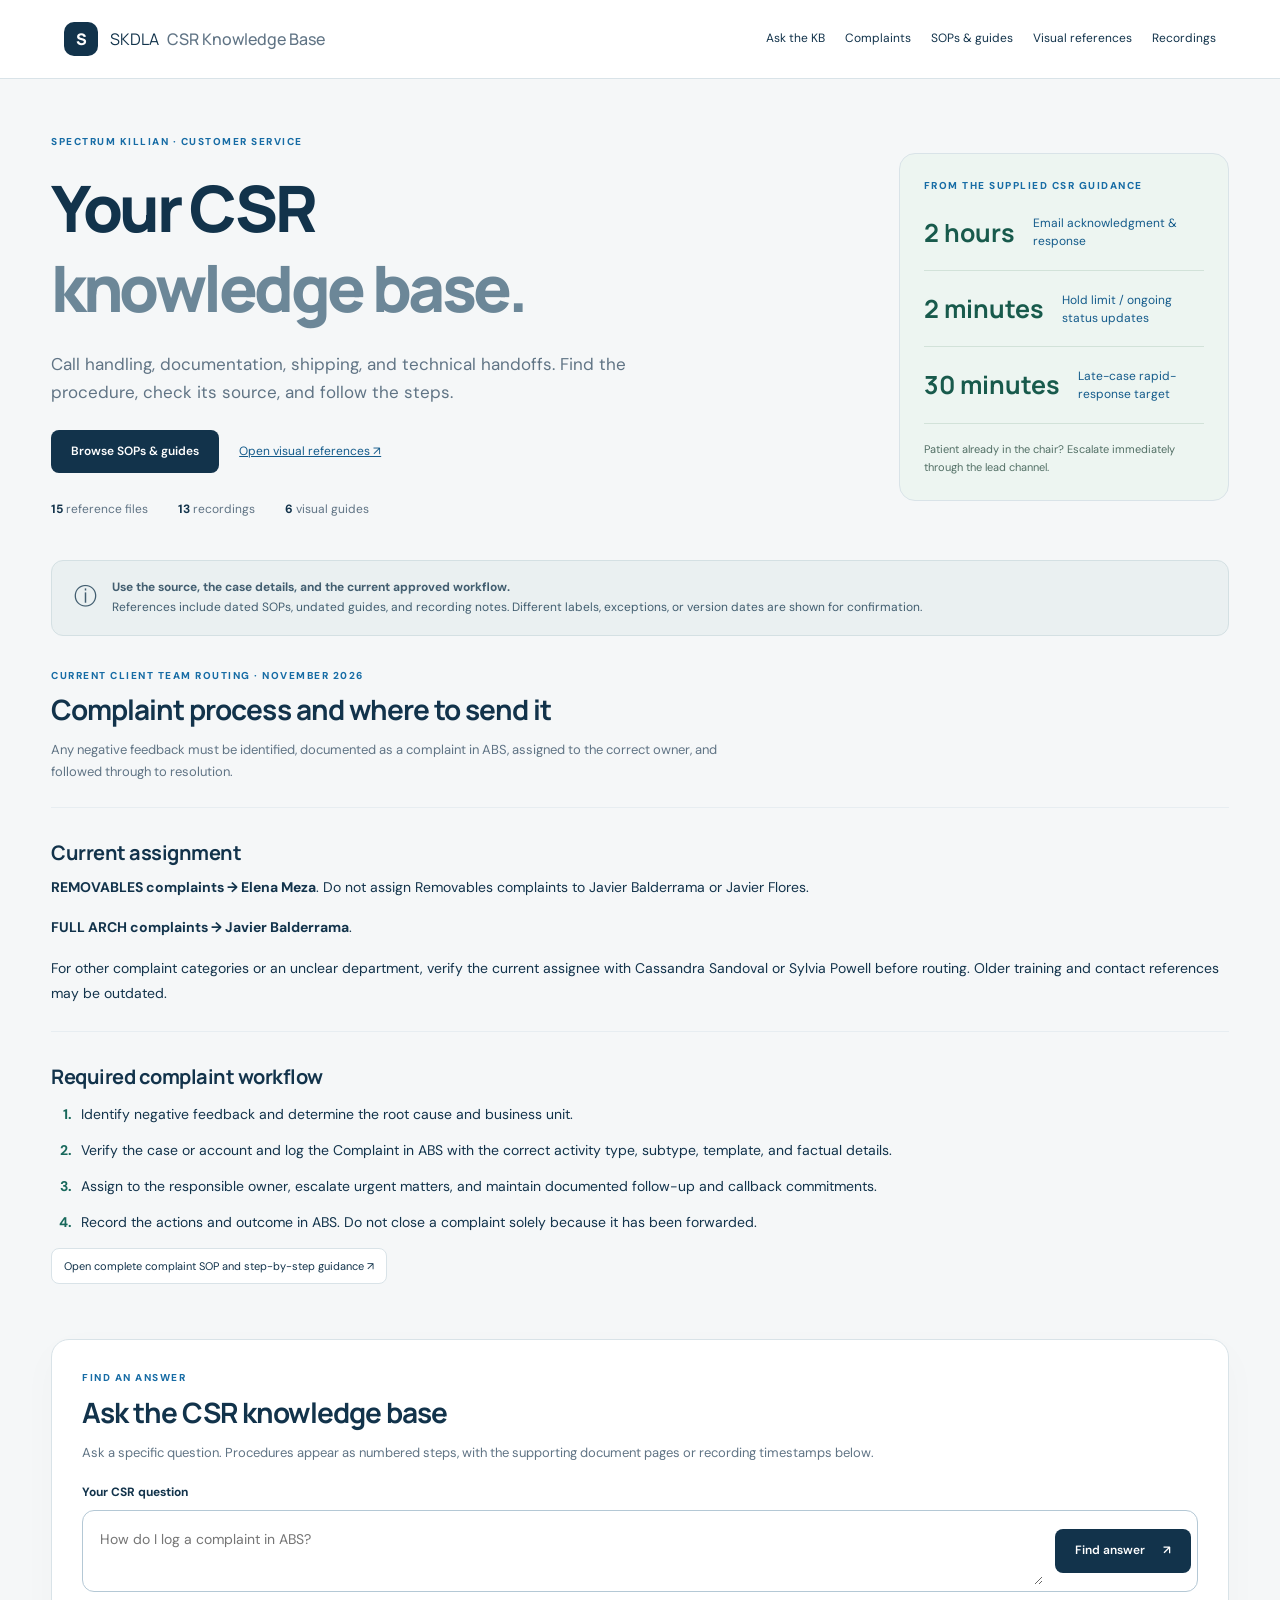
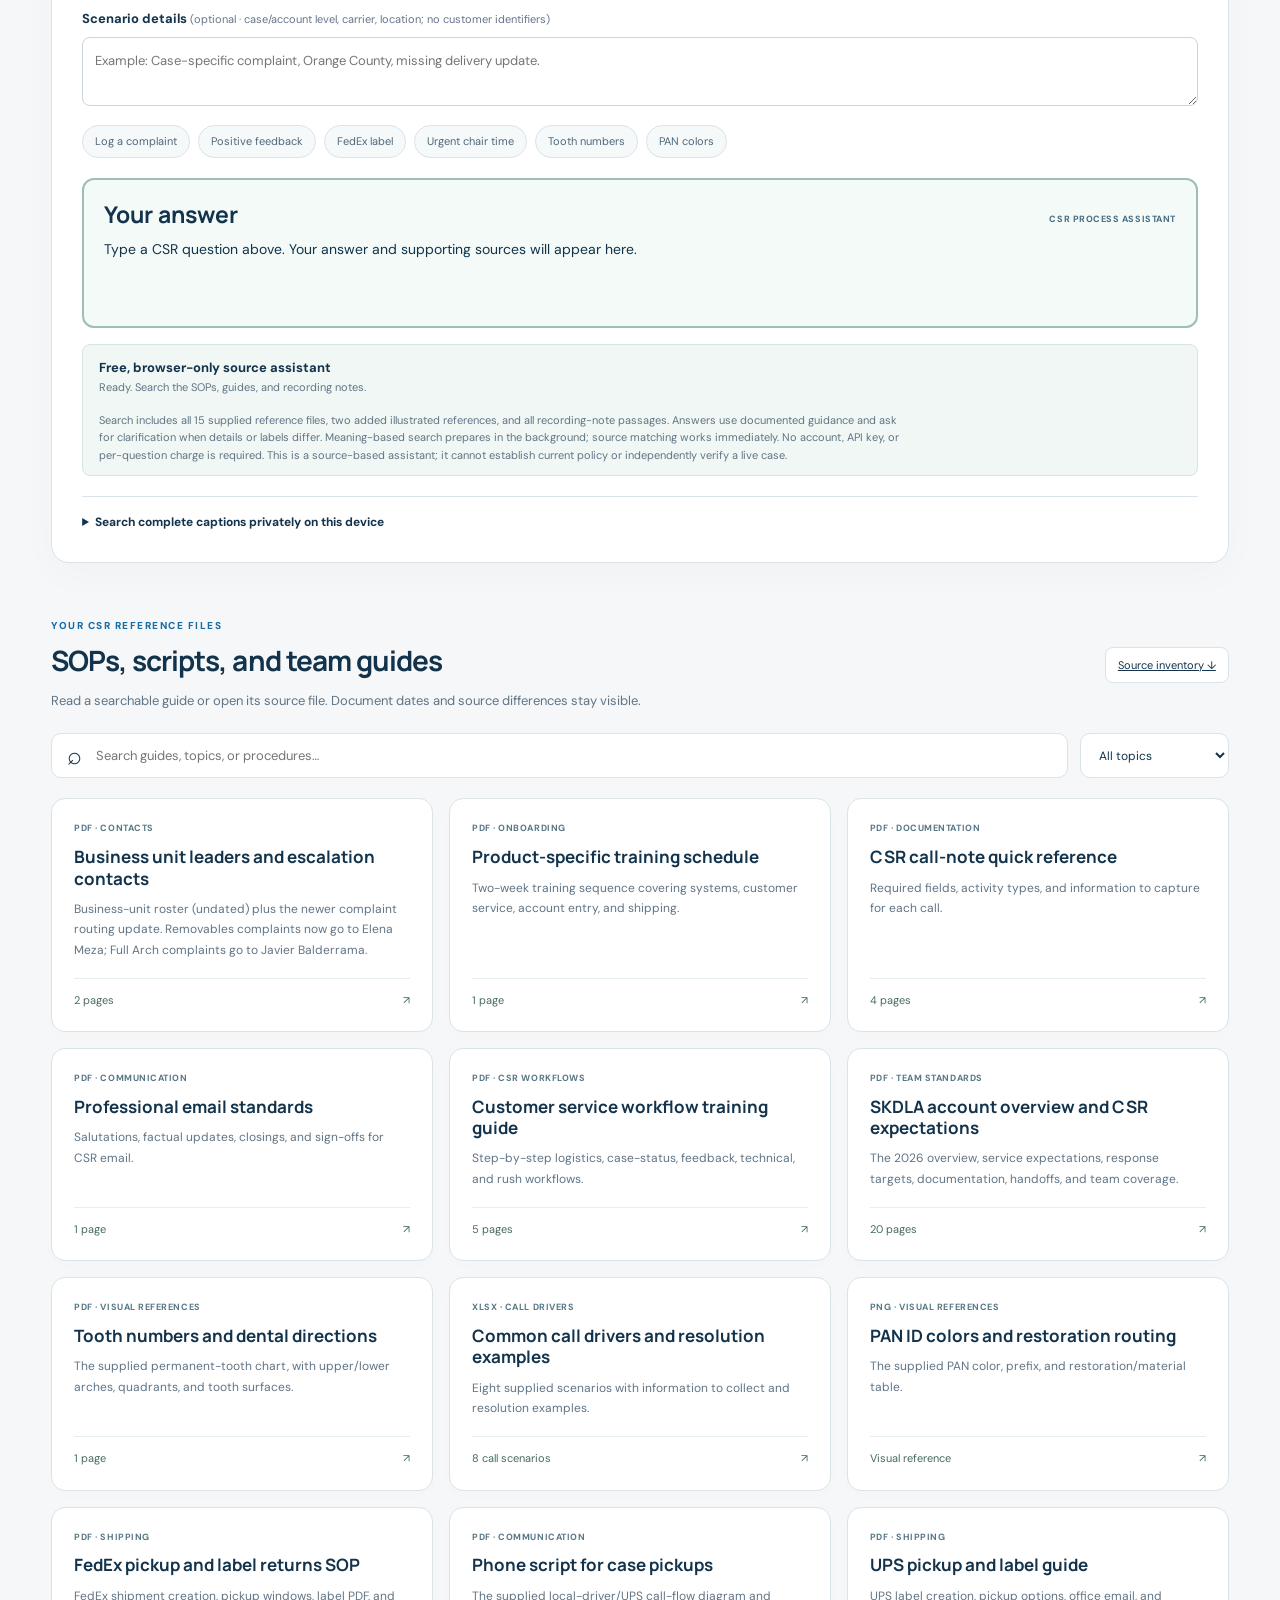
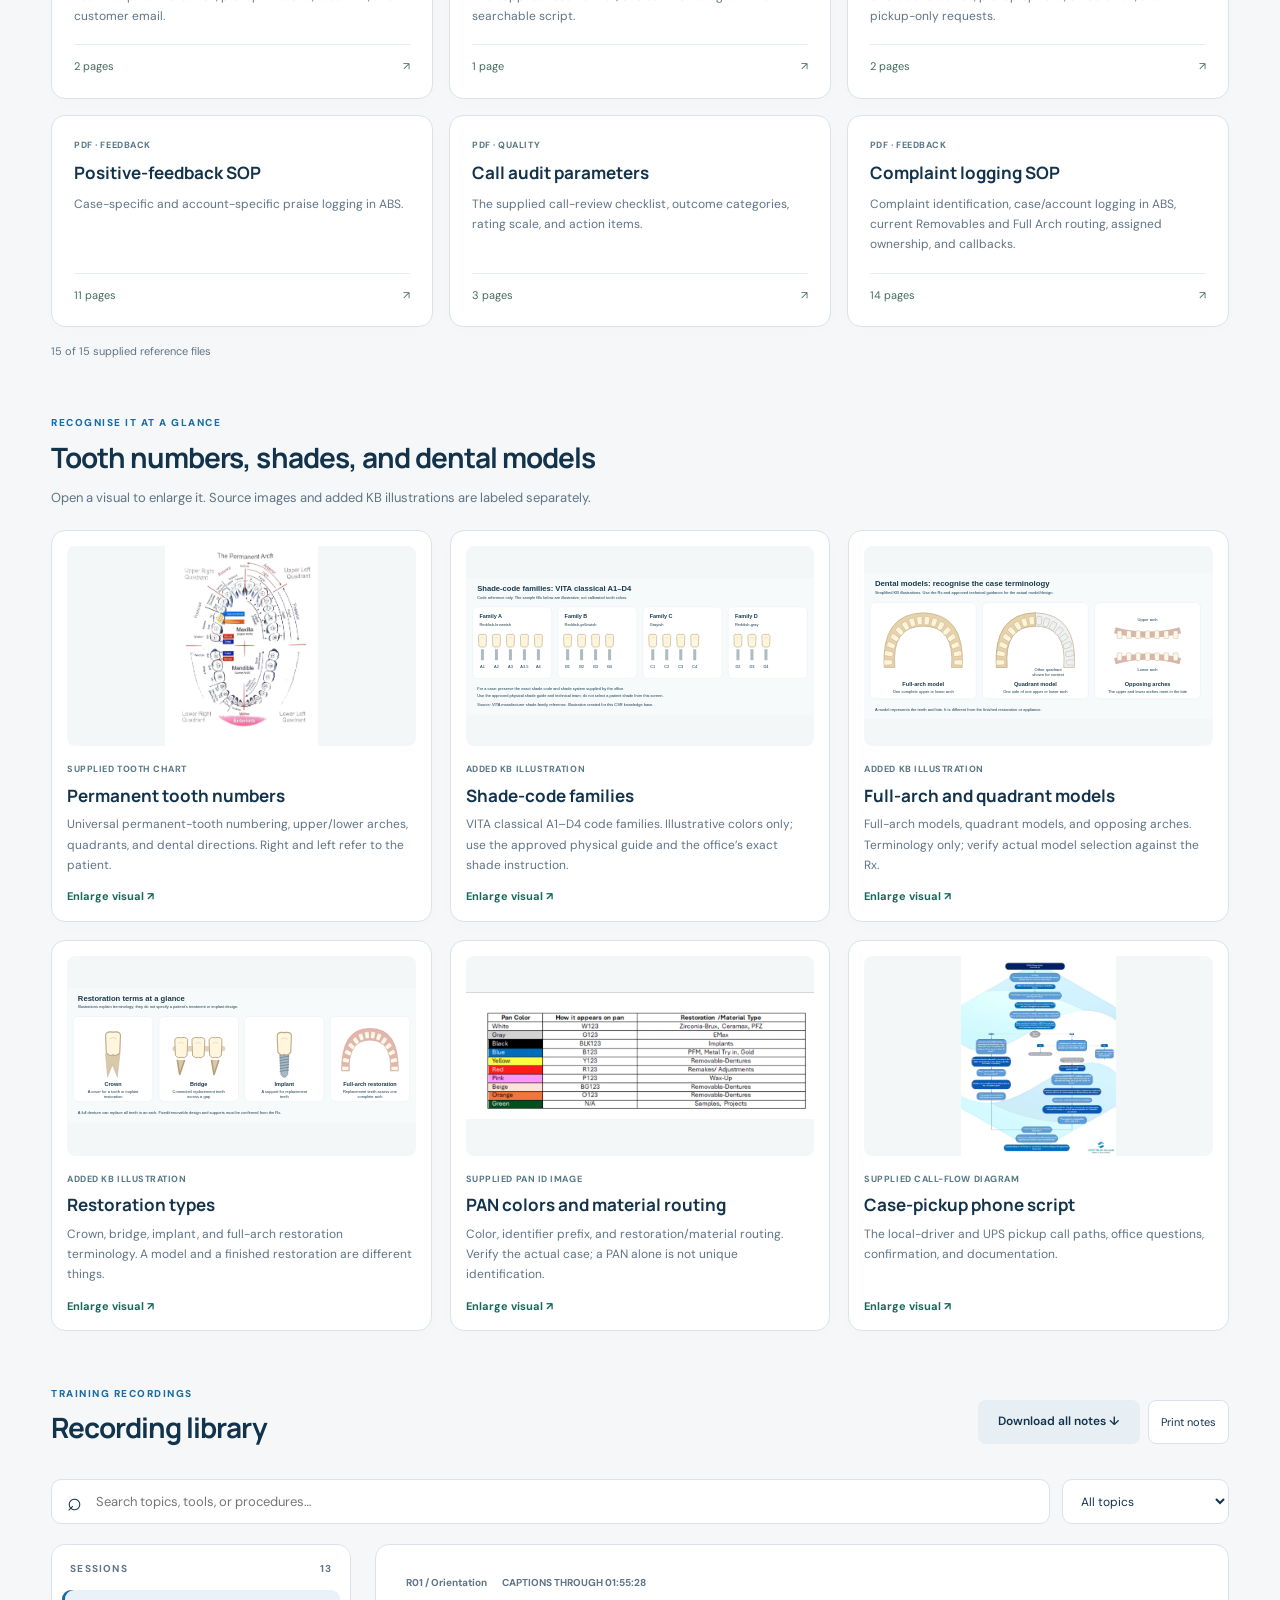
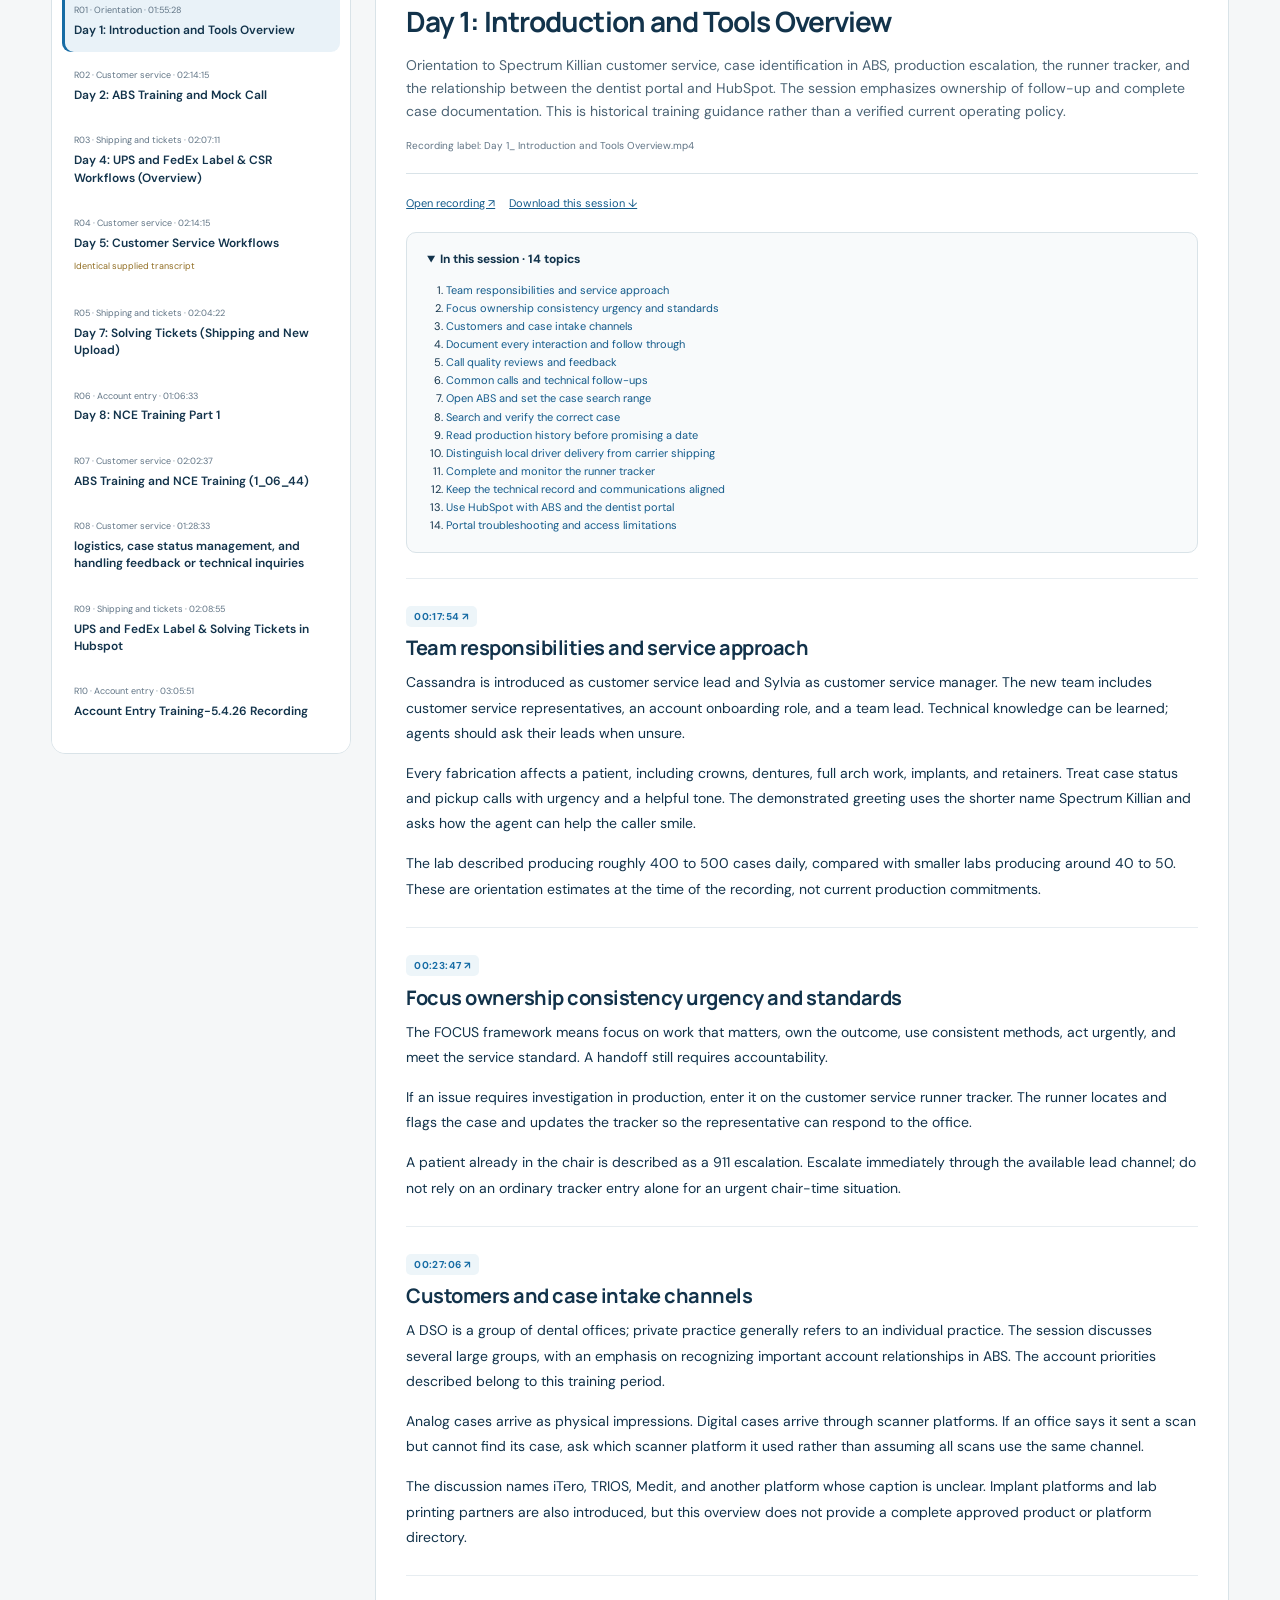
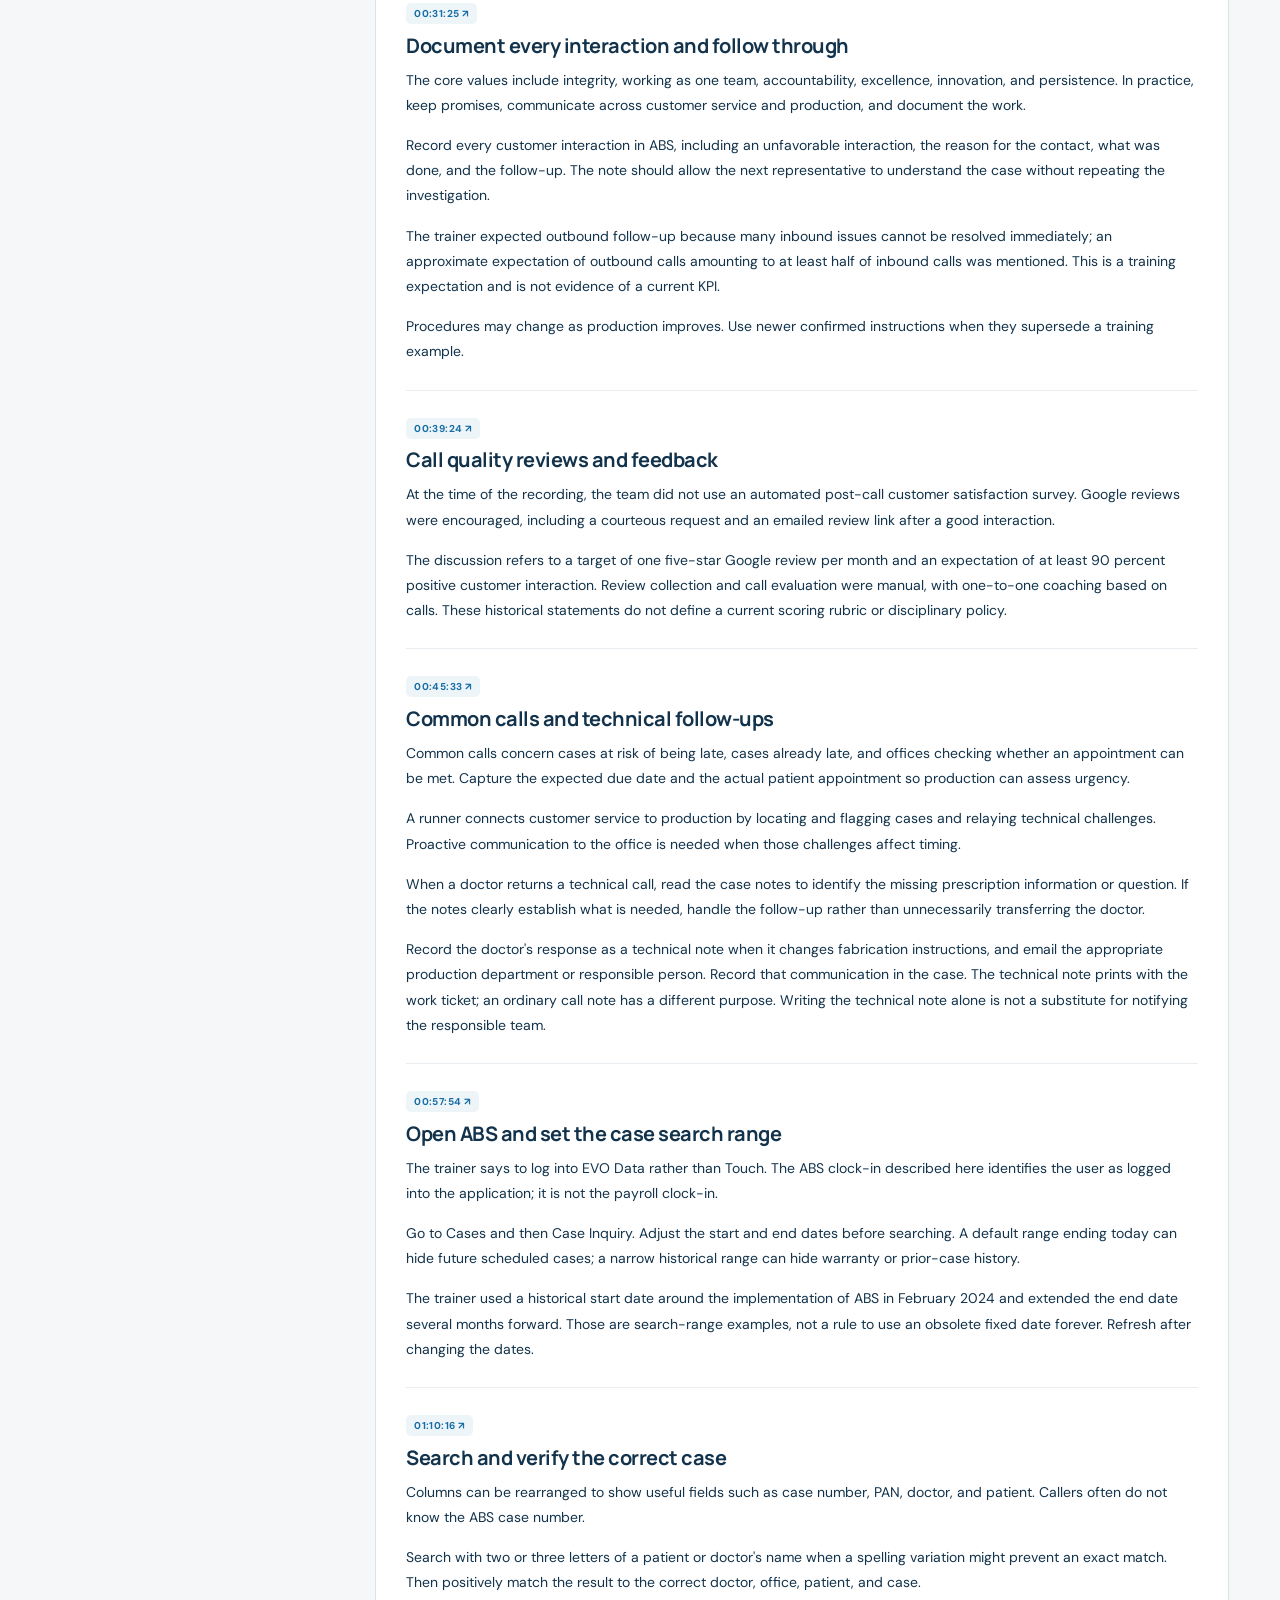
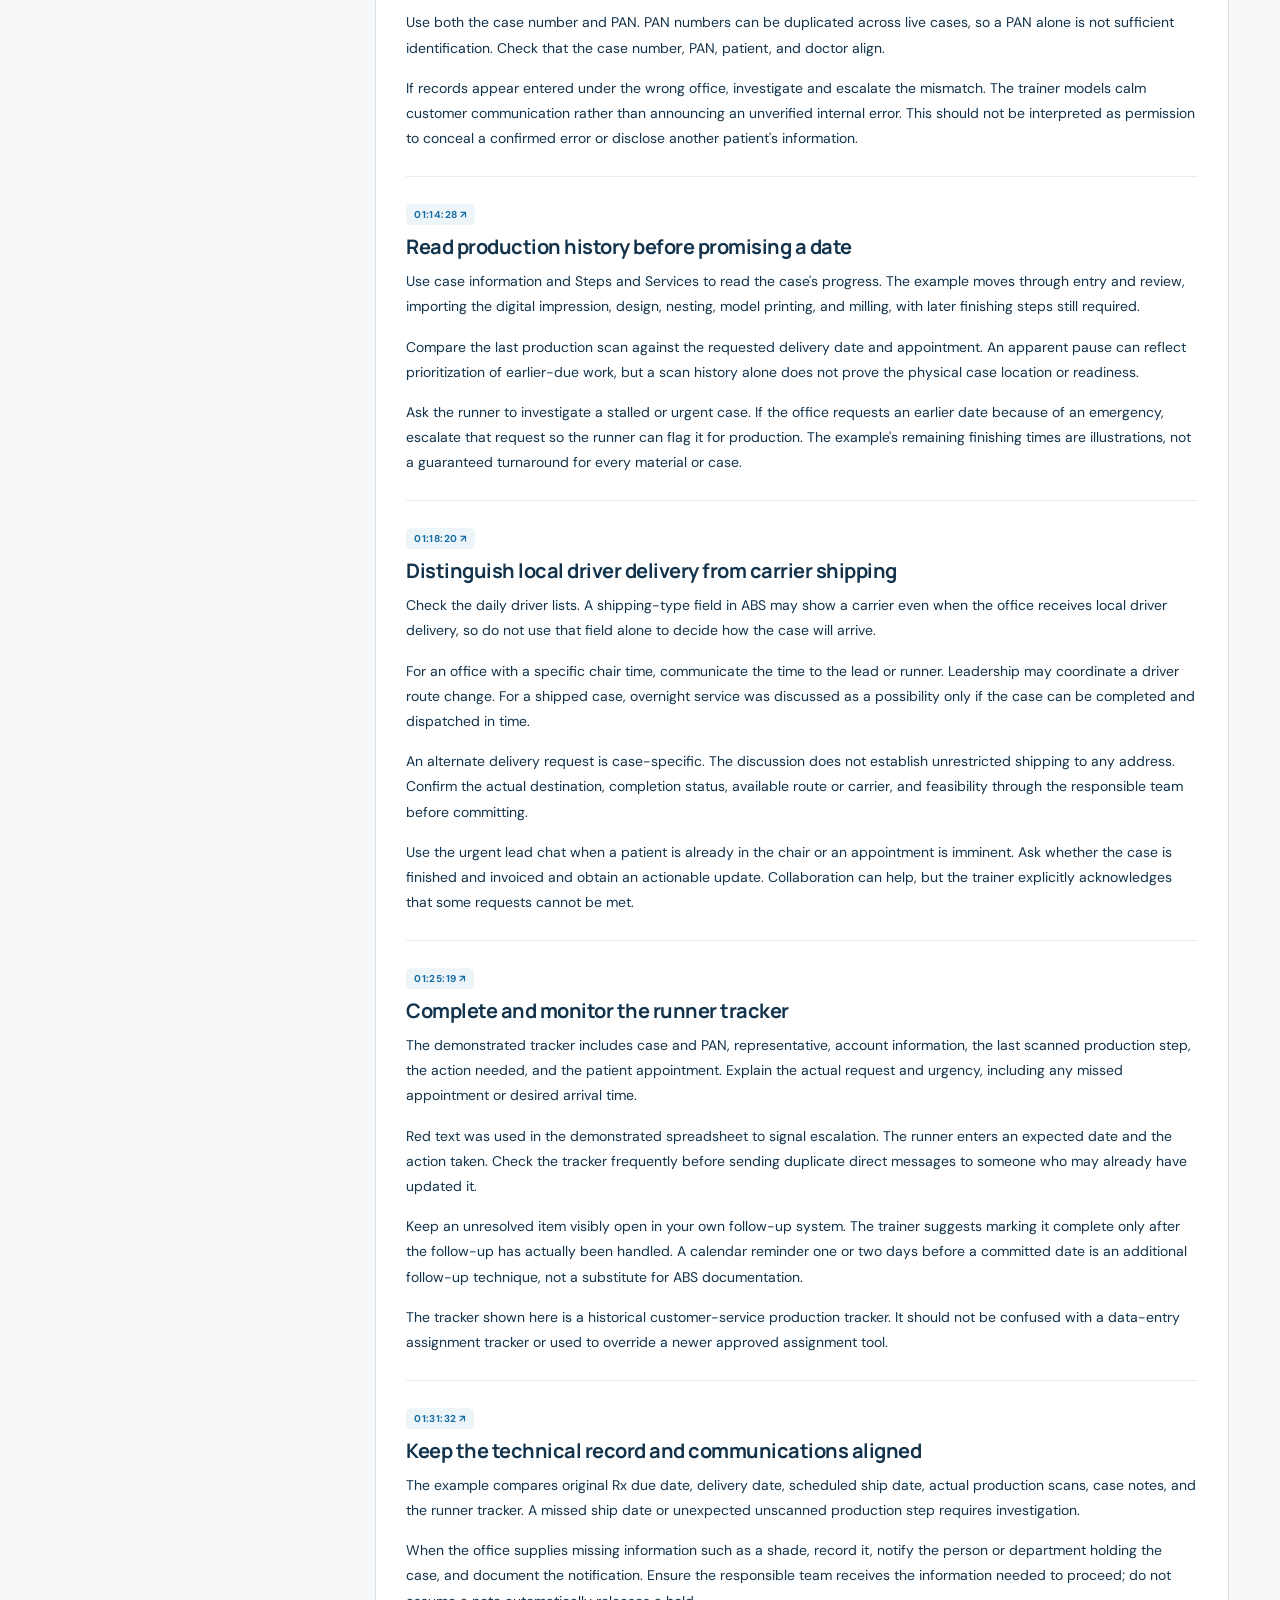
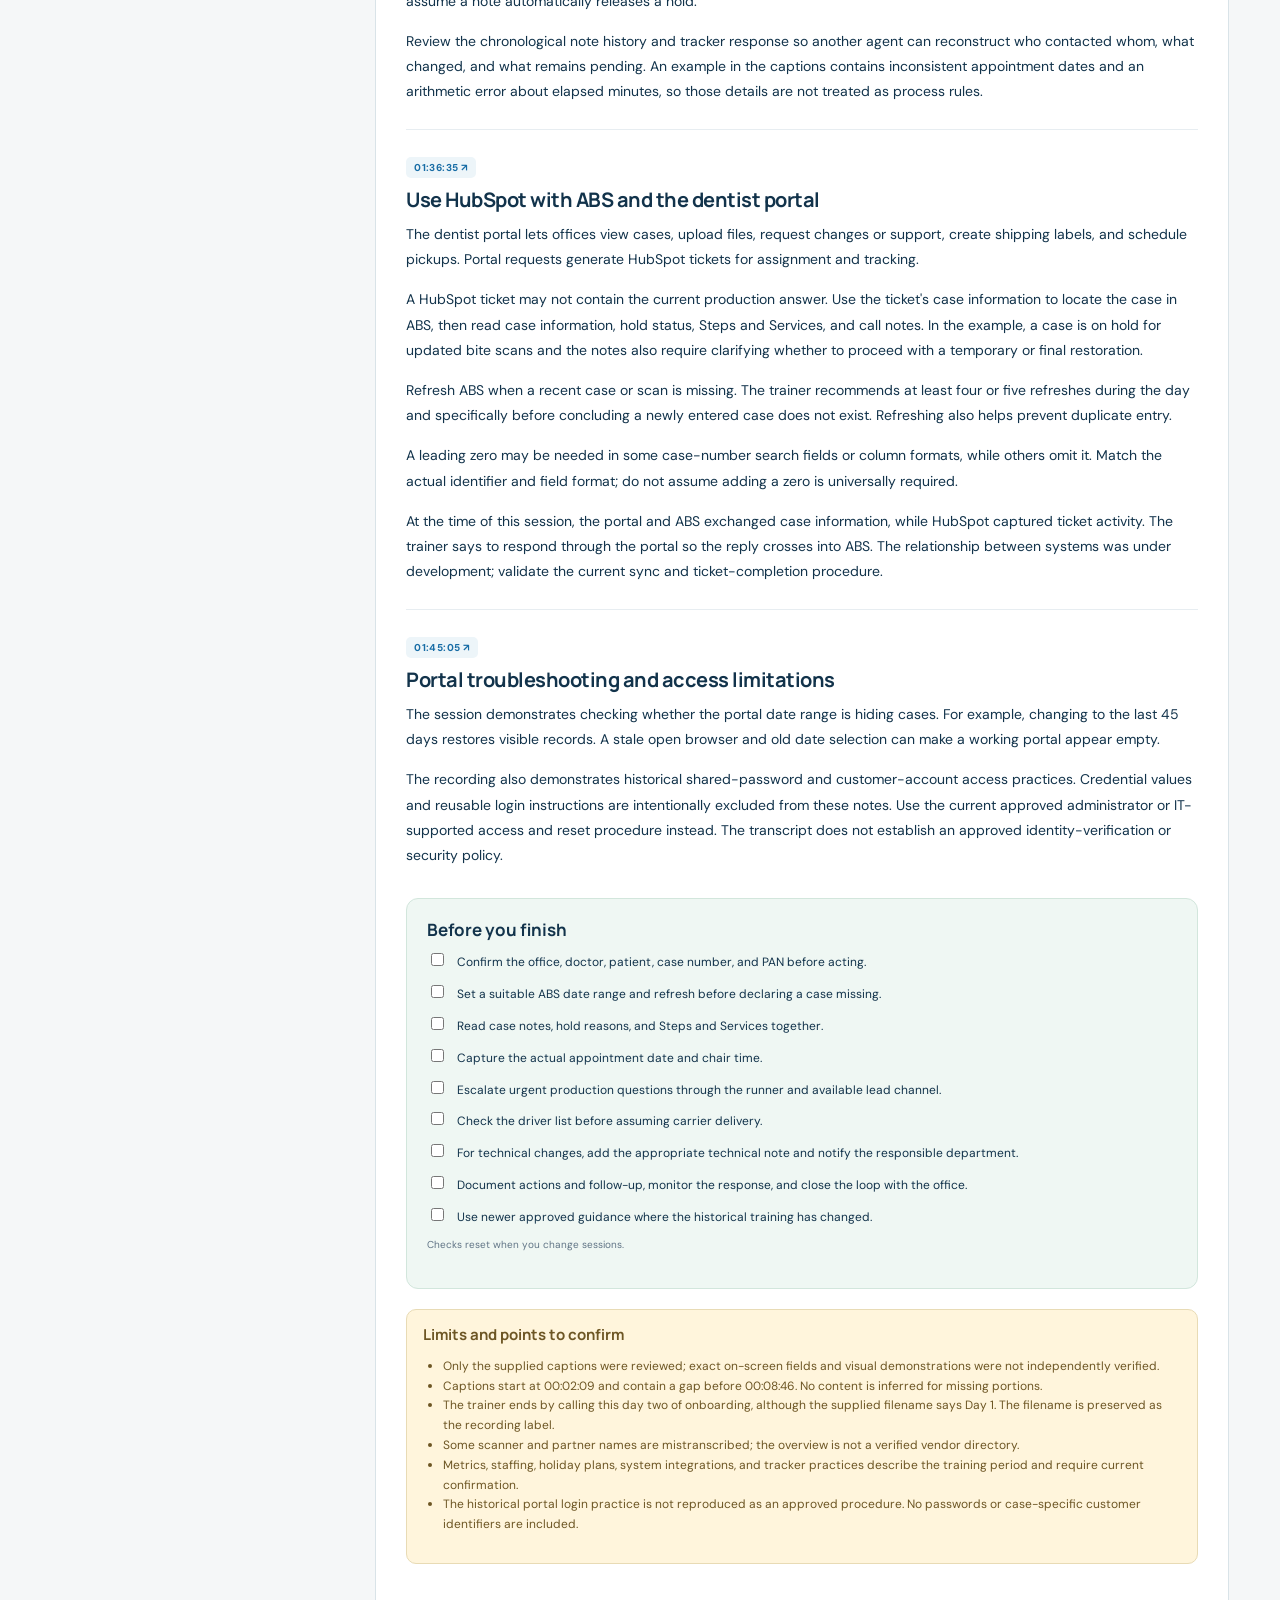
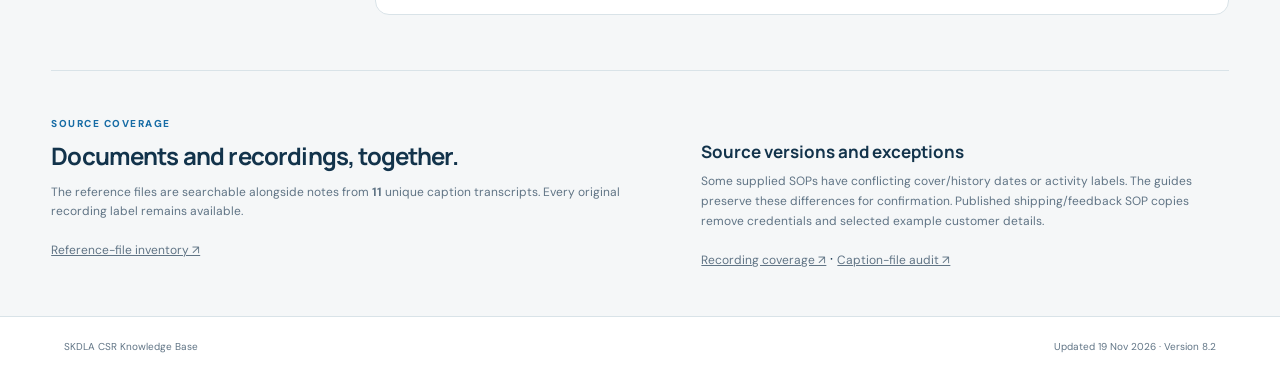
==== commit 7ee615f6: "Surface current complaint ownership and escalation process prominently in CSR KB" ====
--- a/training/index.html
+++ b/training/index.html
@@ -1,10 +1,17 @@
 <!doctype html>
 <html lang="en"><head><meta charset="utf-8"><meta name="viewport" content="width=device-width,initial-scale=1"><meta name="description" content="SKDLA CSR knowledge base: SOPs, call handling, shipping, visual references, and training recordings."><title>SKDLA CSR Knowledge Base</title><link rel="stylesheet" href="style.css?v=8.1"></head><body>
 <a class="skip" href="#ask">Skip to the knowledge base</a>
-<header><div class="brand"><span class="brand-icon" aria-hidden="true">S</span><span>SKDLA <b>CSR Knowledge Base</b></span></div><nav aria-label="Main navigation"><a href="#ask">Ask the KB</a><a href="#documents">SOPs & guides</a><a href="#visuals">Visual references</a><a href="#library">Recordings</a></nav></header>
+<header><div class="brand"><span class="brand-icon" aria-hidden="true">S</span><span>SKDLA <b>CSR Knowledge Base</b></span></div><nav aria-label="Main navigation"><a href="#ask">Ask the KB</a><a href="#complaints">Complaints</a><a href="#documents">SOPs & guides</a><a href="#visuals">Visual references</a><a href="#library">Recordings</a></nav></header>
 <main>
 <section class="hero csr-hero"><div><div class="eyebrow">SPECTRUM KILLIAN · CUSTOMER SERVICE</div><h1>Your CSR<br><span>knowledge base.</span></h1><p>Call handling, documentation, shipping, and technical handoffs. Find the procedure, check its source, and follow the steps.</p><div class="hero-actions"><a class="button-link" href="#documents">Browse SOPs & guides</a><a href="#visuals">Open visual references ↗</a></div><div class="hero-meta"><span><strong id="documentCount">15</strong> reference files</span><span><strong id="recordingCount">13</strong> recordings</span><span><strong id="visualCount">6</strong> visual guides</span></div></div><aside class="quick-standards"><div class="eyebrow">FROM THE SUPPLIED CSR GUIDANCE</div><a href="#document=D06&topic=email" data-open-document="D06" data-topic="email"><strong>2 hours</strong><span>Email acknowledgment & response</span></a><a href="#document=D06&topic=hold" data-open-document="D06" data-topic="hold"><strong>2 minutes</strong><span>Hold limit / ongoing status updates</span></a><a href="#document=D05&topic=late" data-open-document="D05" data-topic="late"><strong>30 minutes</strong><span>Late-case rapid-response target</span></a><p>Patient already in the chair? Escalate immediately through the lead channel.</p></aside></section>
 <div class="authority"><span aria-hidden="true">ⓘ</span><div><strong>Use the source, the case details, and the current approved workflow.</strong><br>References include dated SOPs, undated guides, and recording notes. Different labels, exceptions, or version dates are shown for confirmation.</div></div>
+<section id="complaints" class="resource-section complaints-panel" aria-labelledby="complaintsHeading">
+<div class="section-heading"><div><div class="eyebrow">CURRENT CLIENT TEAM ROUTING · NOVEMBER 2026</div><h2 id="complaintsHeading">Complaint process and where to send it</h2><p>Any negative feedback must be identified, documented as a complaint in ABS, assigned to the correct owner, and followed through to resolution.</p></div></div>
+<div class="grid two-col">
+<div class="note-section"><h3>Current assignment</h3><p><strong>REMOVABLES complaints → Elena Meza</strong>. Do not assign Removables complaints to Javier Balderrama or Javier Flores.</p><p><strong>FULL ARCH complaints → Javier Balderrama</strong>.</p><p>For other complaint categories or an unclear department, verify the current assignee with Cassandra Sandoval or Sylvia Powell before routing. Older training and contact references may be outdated.</p></div>
+<div class="note-section"><h3>Required complaint workflow</h3><ol class="document-steps"><li>Identify negative feedback and determine the root cause and business unit.</li><li>Verify the case or account and log the Complaint in ABS with the correct activity type, subtype, template, and factual details.</li><li>Assign to the responsible owner, escalate urgent matters, and maintain documented follow-up and callback commitments.</li><li>Record the actions and outcome in ABS. Do not close a complaint solely because it has been forwarded.</li></ol></div></div>
+<p><button type="button" class="subtle" data-open-document="D15" data-topic="triage">Open complete complaint SOP and step-by-step guidance ↗</button></p>
+</section>
 <section id="ask" class="ask-panel"><div><div class="eyebrow">FIND AN ANSWER</div><h2>Ask the CSR knowledge base</h2><p>Ask a specific question. Procedures appear as numbered steps, with the supporting document pages or recording timestamps below.</p></div>
 <form id="askForm"><label for="question">Your CSR question</label><div class="ask-input"><textarea id="question" rows="2" maxlength="600" placeholder="How do I log a complaint in ABS?" required></textarea><button type="submit" id="askButton">Find answer <span aria-hidden="true">↗</span></button></div></form>
 <label class="scenario-label" for="scenario">Scenario details <span>(optional · case/account level, carrier, location; no customer identifiers)</span></label><textarea id="scenario" rows="2" maxlength="450" placeholder="Example: Case-specific complaint, Orange County, missing delivery update."></textarea>
@@ -21,7 +28,7 @@
 </section>
 
 <section class="coverage"><div><div class="eyebrow">SOURCE COVERAGE</div><h2>Documents and recordings, together.</h2><p>The reference files are searchable alongside notes from <strong id="uniqueCount">11</strong> unique caption transcripts. Every original recording label remains available.</p><a href="resource-manifest.json" download>Reference-file inventory ↗</a></div><div><h3>Source versions and exceptions</h3><p>Some supplied SOPs have conflicting cover/history dates or activity labels. The guides preserve these differences for confirmation. Published shipping/feedback SOP copies remove credentials and selected example customer details.</p><a href="coverage.json" download>Recording coverage ↗</a> · <a href="caption-audit.json" download>Caption-file audit ↗</a></div></section>
-</main><footer><span>SKDLA CSR Knowledge Base</span><span>Updated 27 Oct 2026 · Version 8.0</span></footer>
+</main><footer><span>SKDLA CSR Knowledge Base</span><span>Updated 19 Nov 2026 · Version 8.2</span></footer>
 <dialog id="visualDialog"><div class="visual-dialog-heading"><h2 id="visualDialogTitle"></h2><button id="closeVisual" class="subtle" type="button">Close ×</button></div><p id="visualDialogDescription"></p><img id="visualDialogImage" alt=""><div class="visual-dialog-links"><a id="visualFullSize" target="_blank" rel="noopener">Open full-size image ↗</a><button id="visualReadGuide" class="subtle" type="button">Read related guide</button></div></dialog>
 <script src="data.js"></script><script src="resources.js?v=8"></script><script src="search.js?v=8"></script><script src="caption-search.js?v=8"></script><script src="answer-core.js?v=8"></script><script src="process-answers.js?v=8"></script><script src="document-answers.js?v=8"></script><script src="process-assistant.js?v=8"></script><script src="app.js?v=8"></script><script src="resources-ui.js?v=8"></script>
 </body></html>
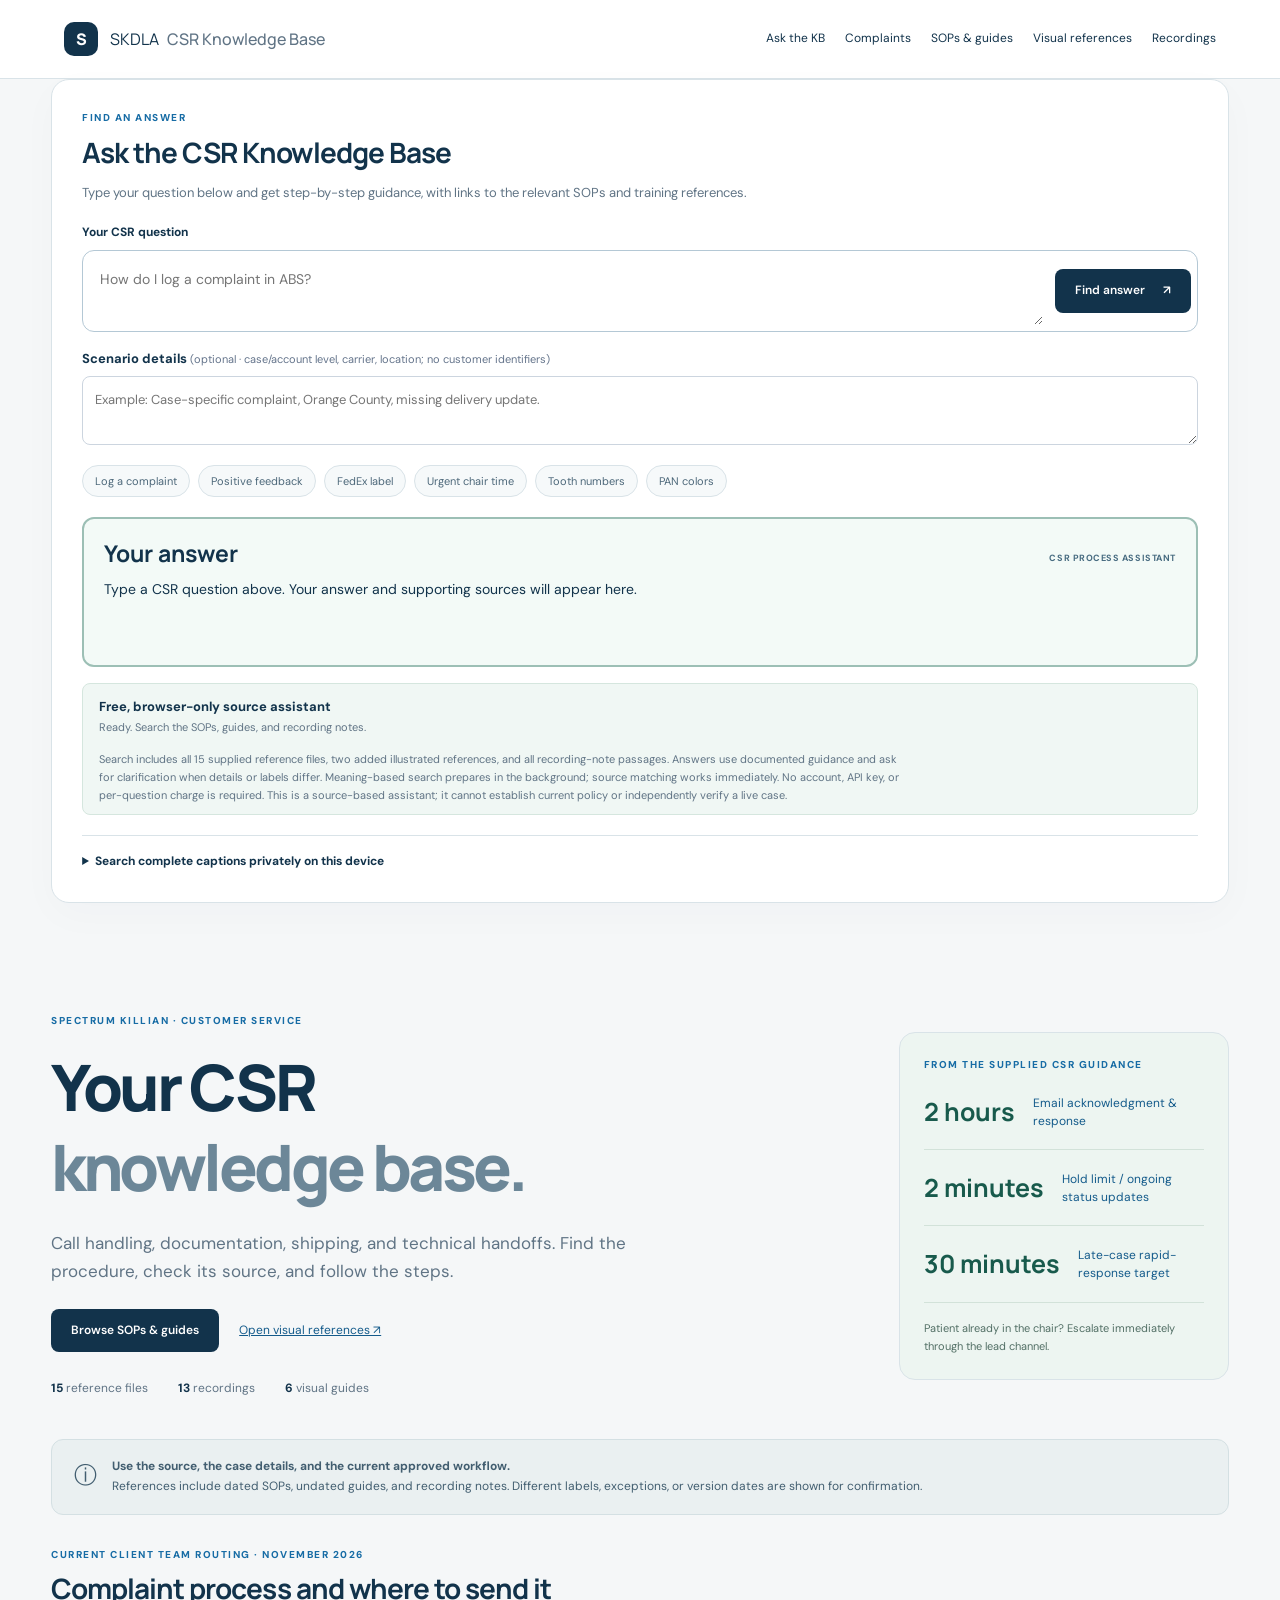
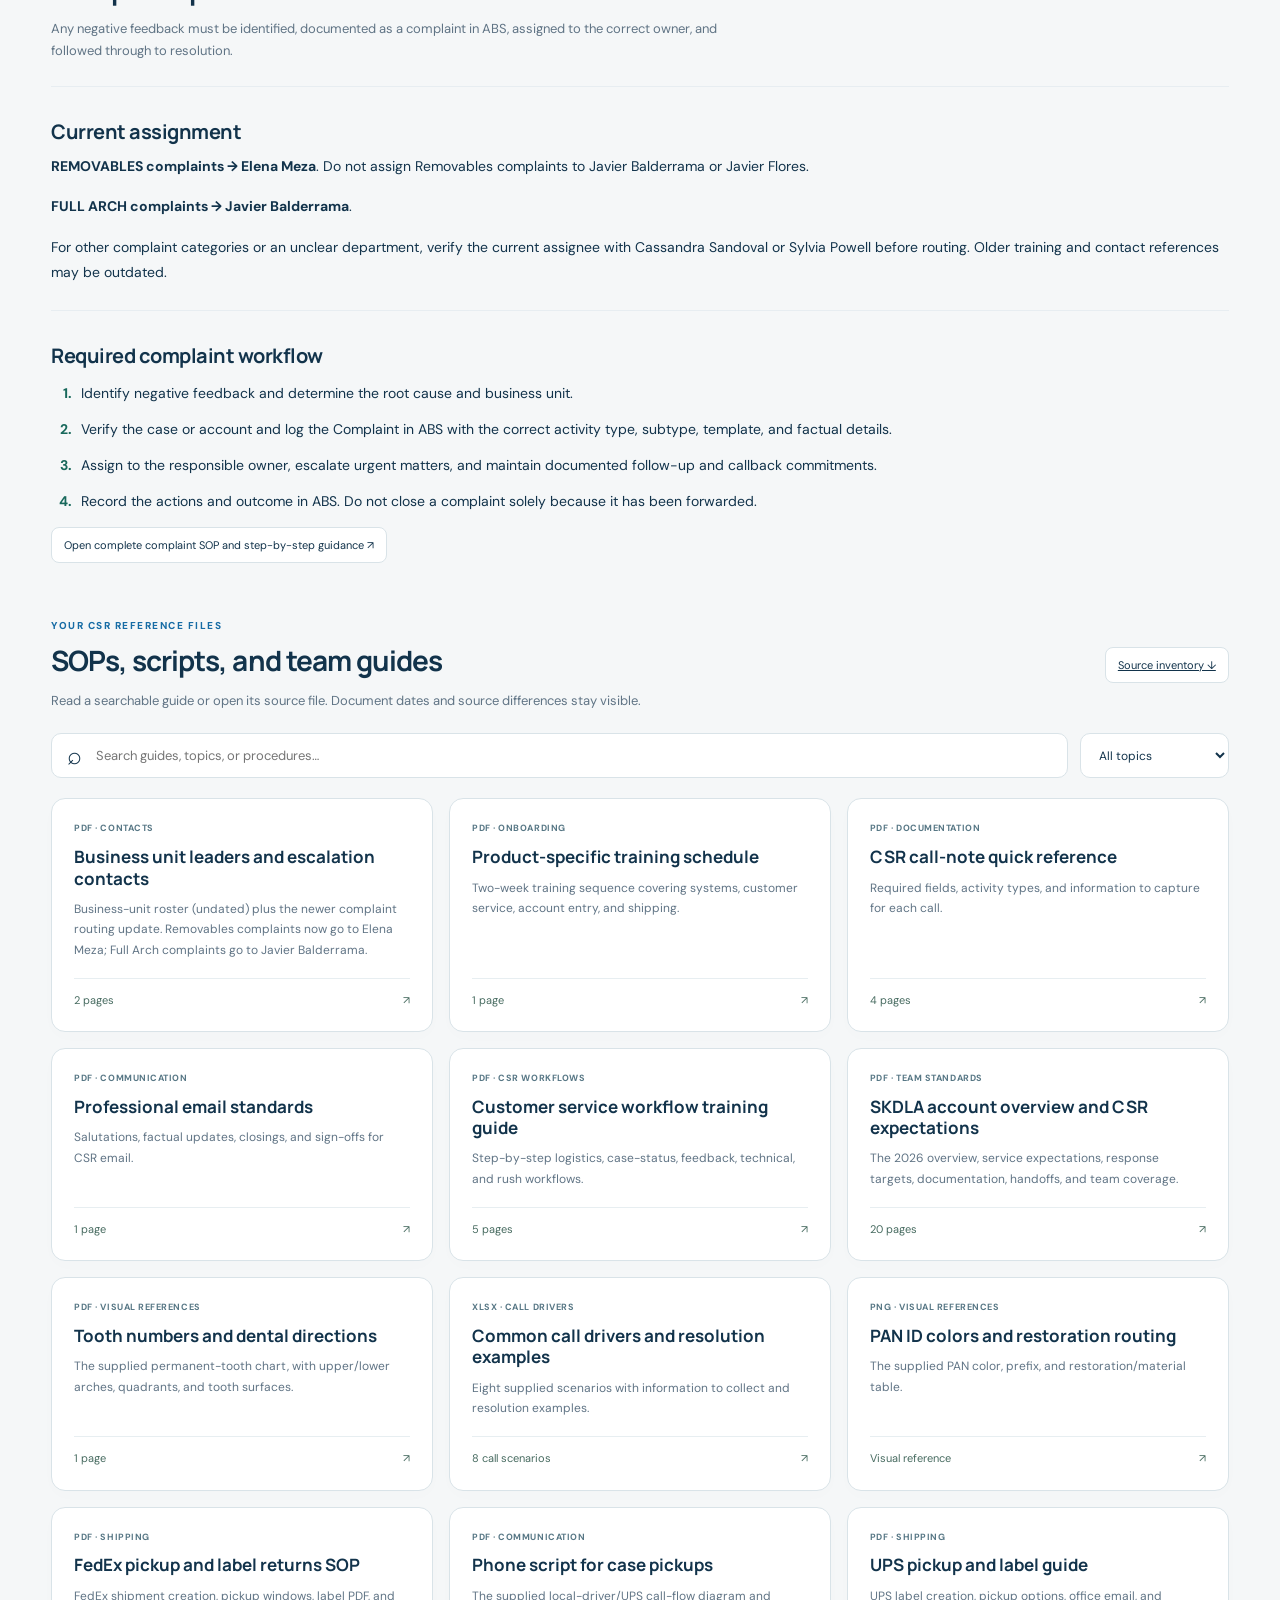
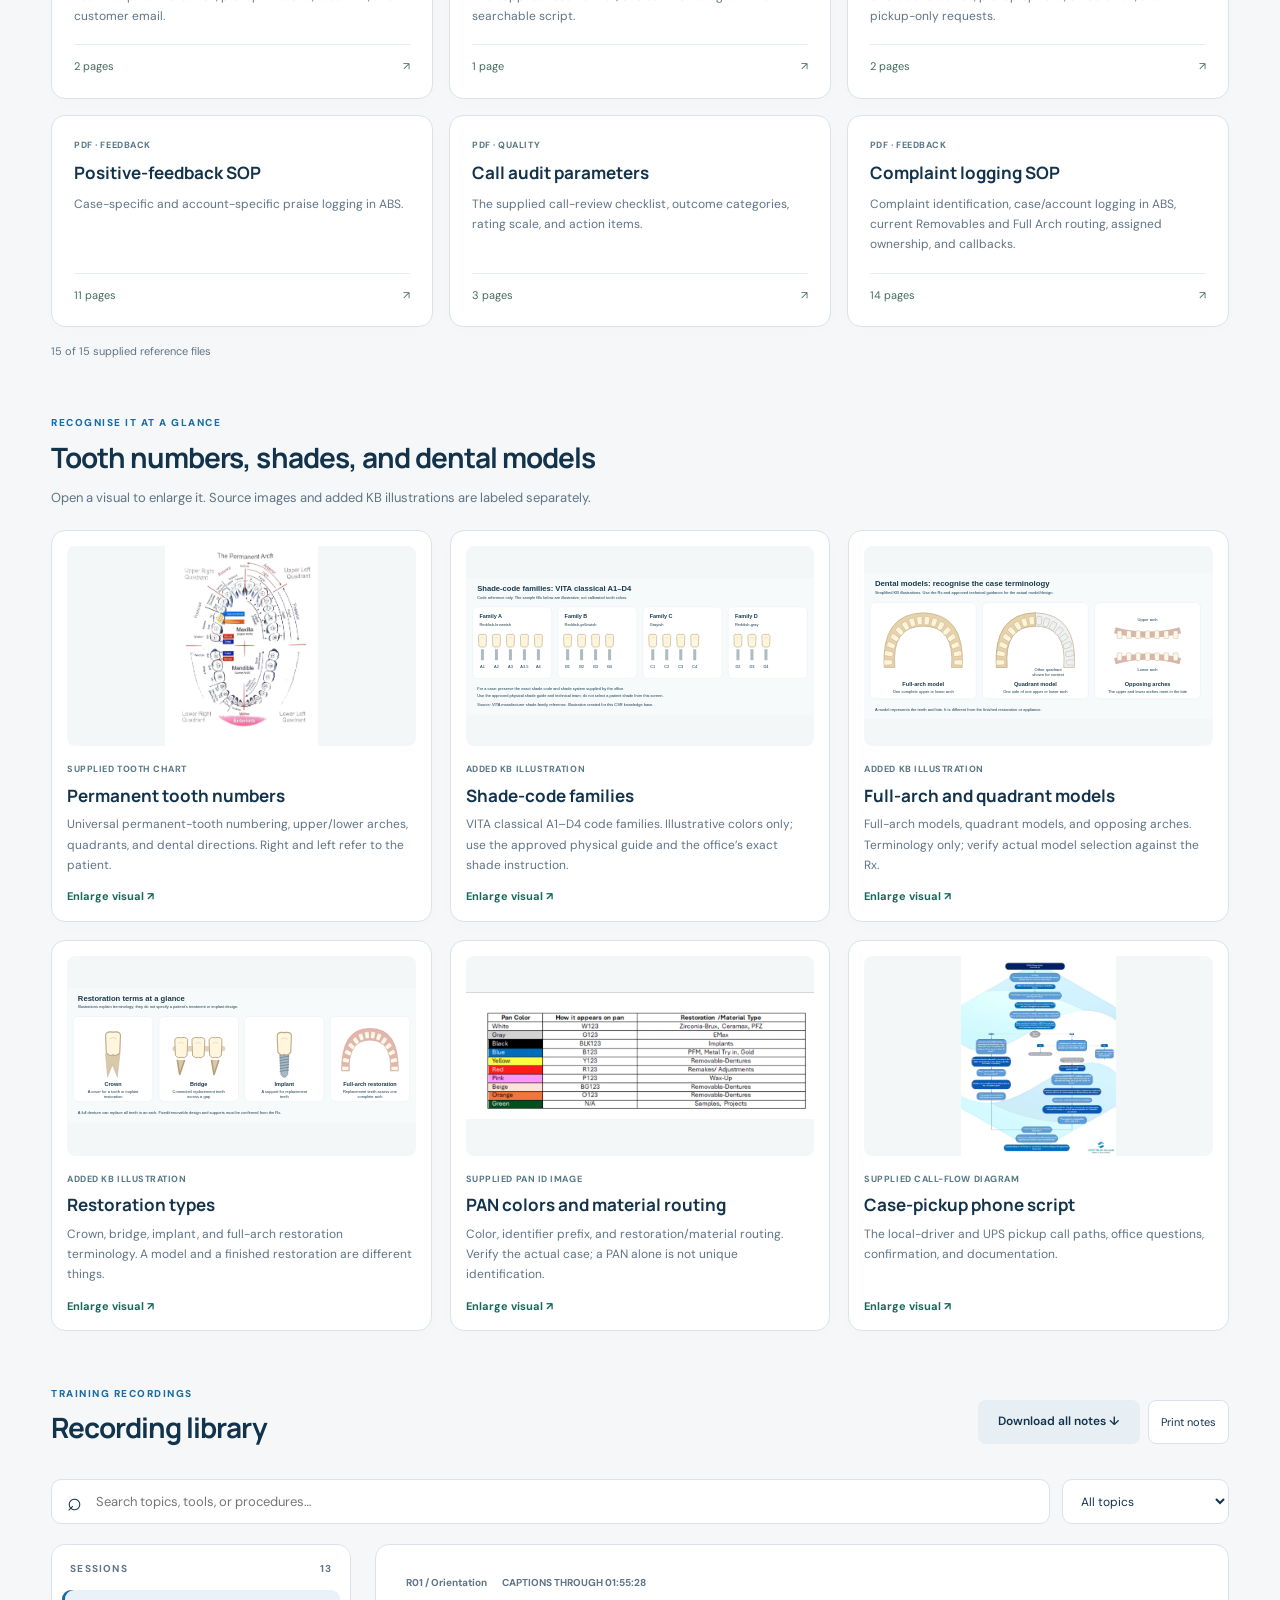
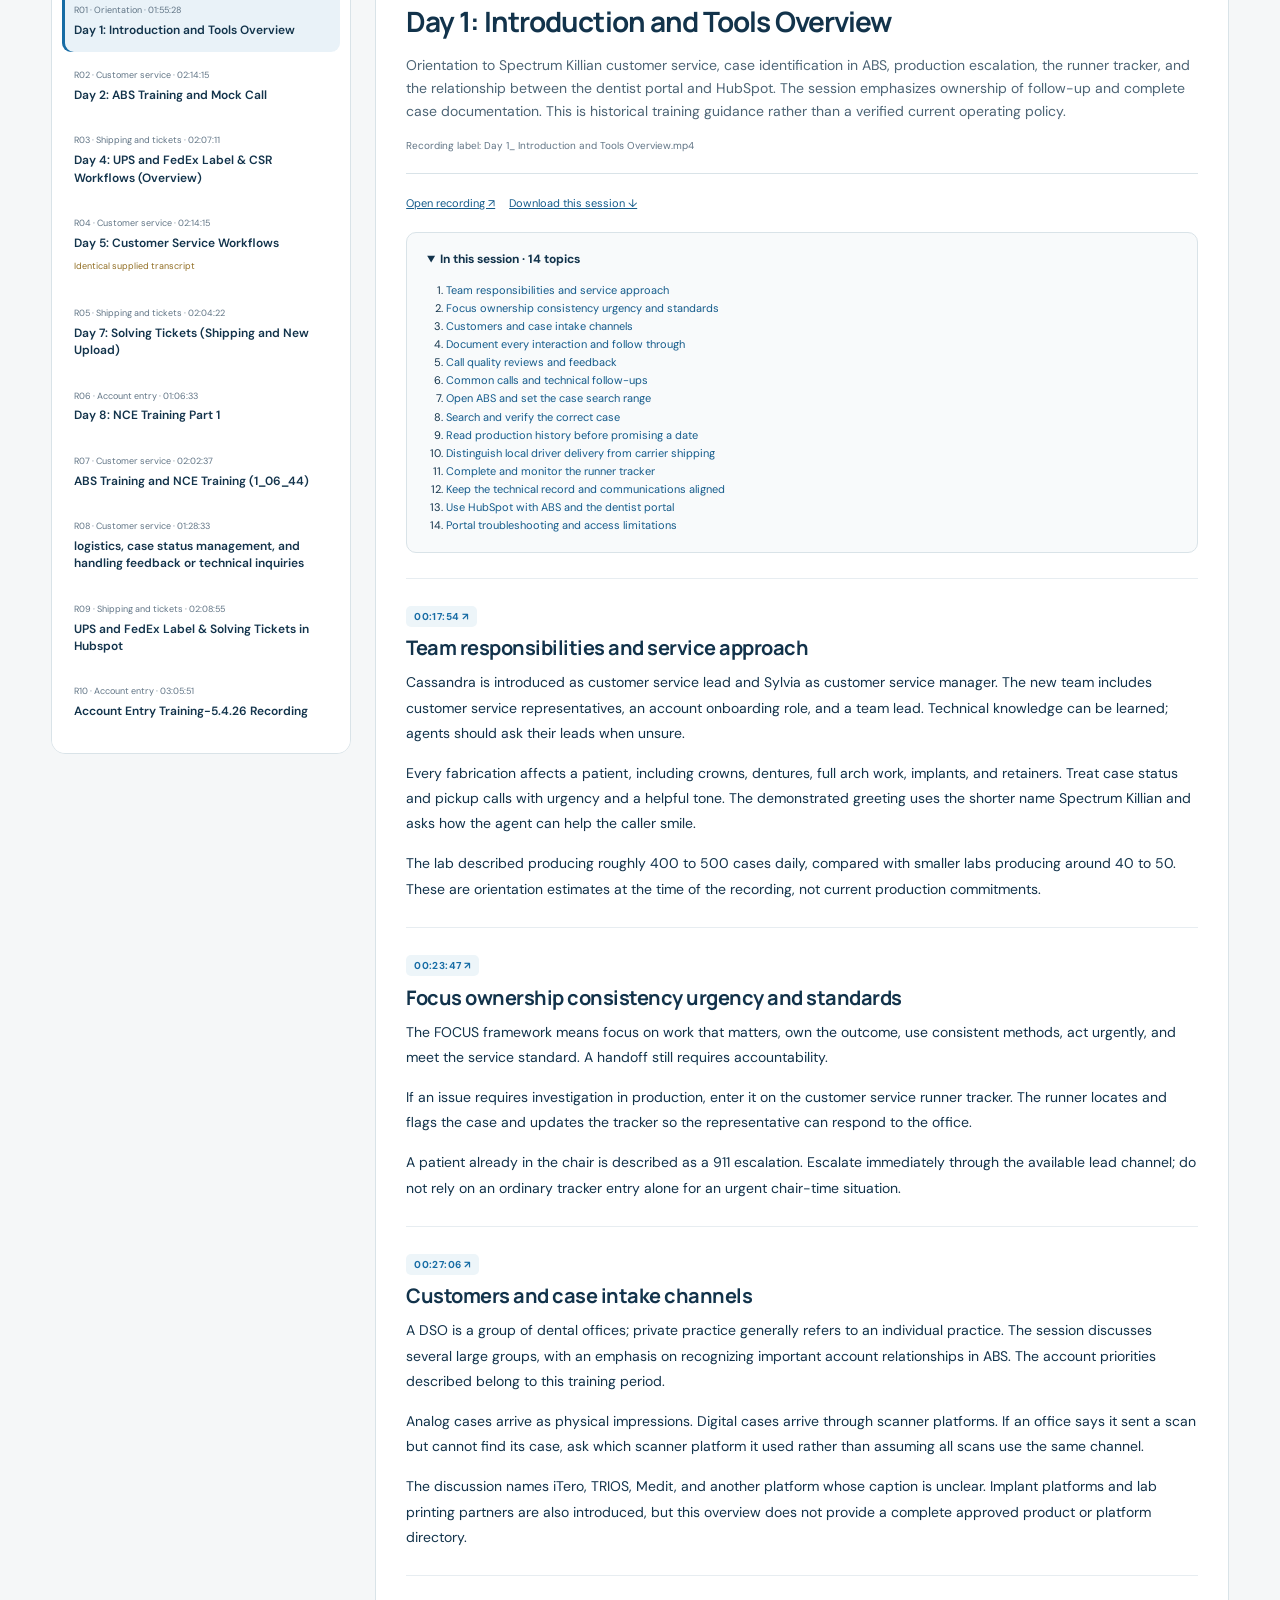
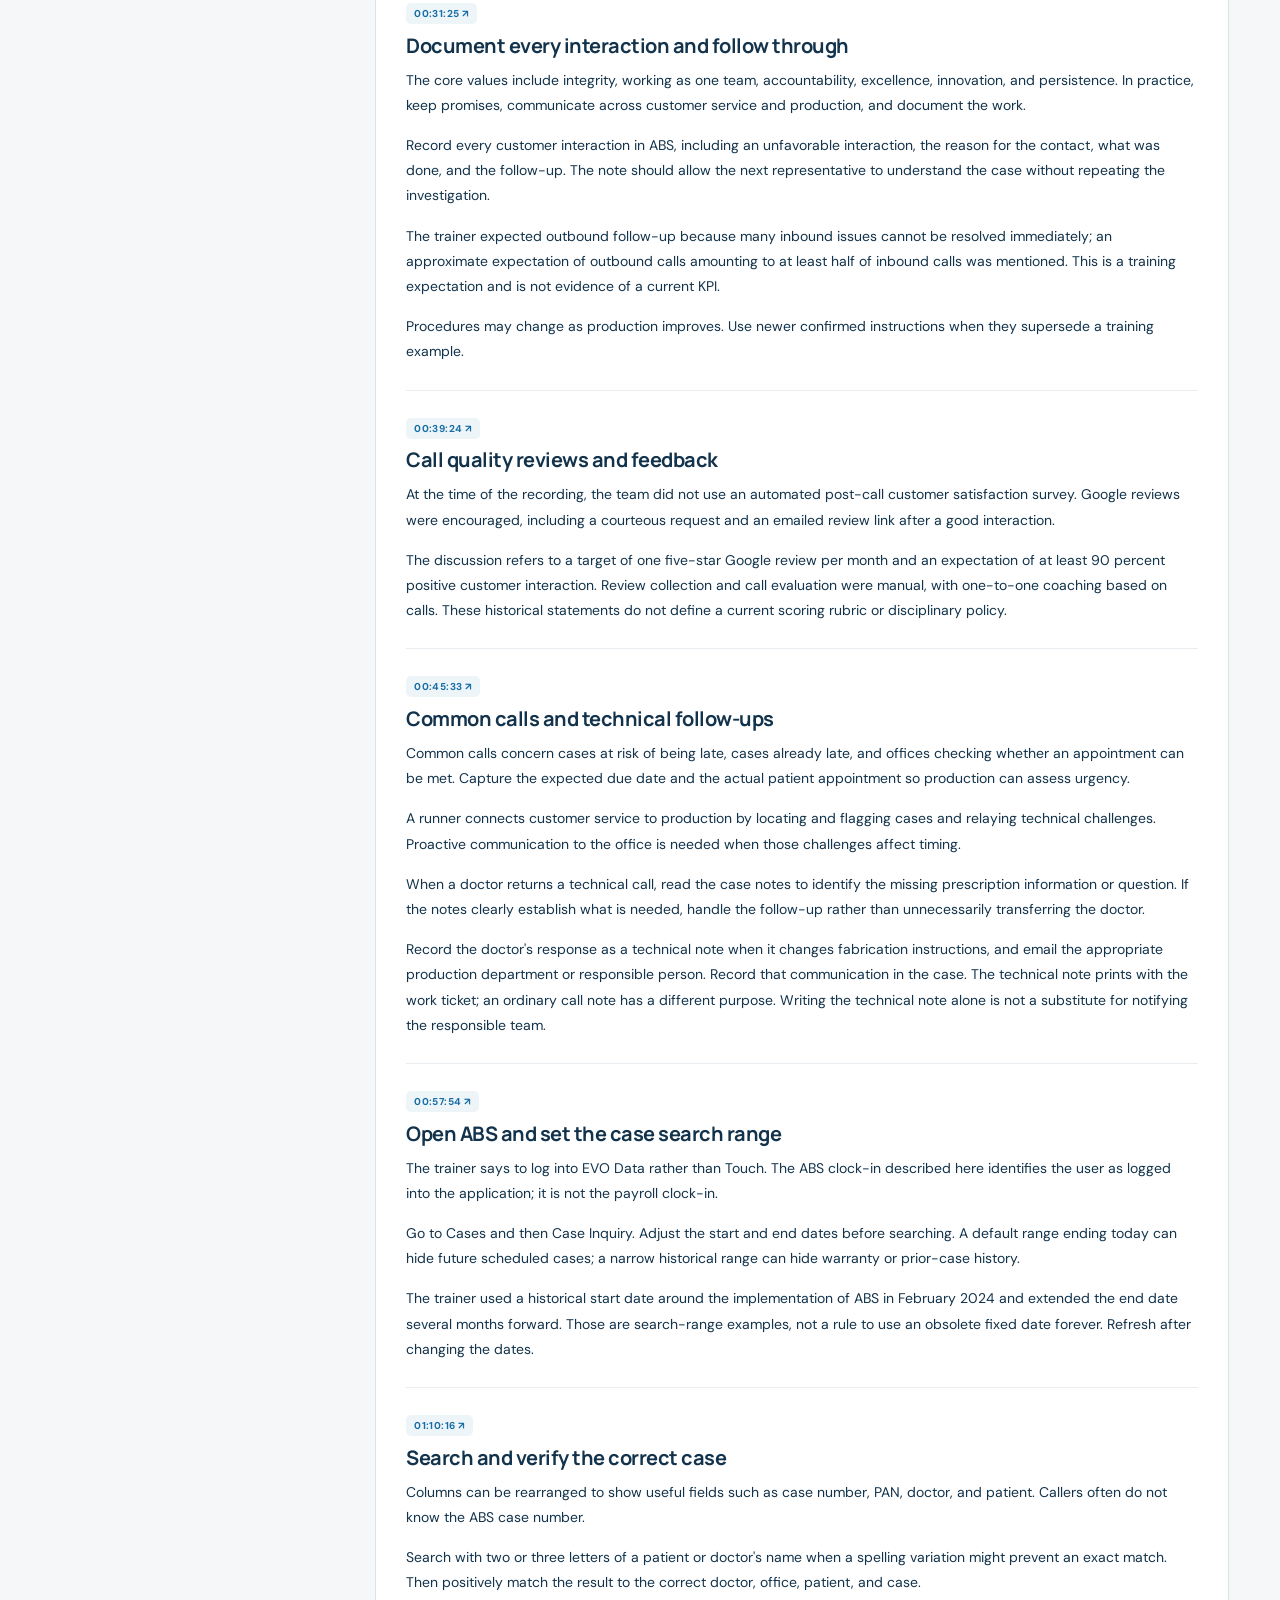
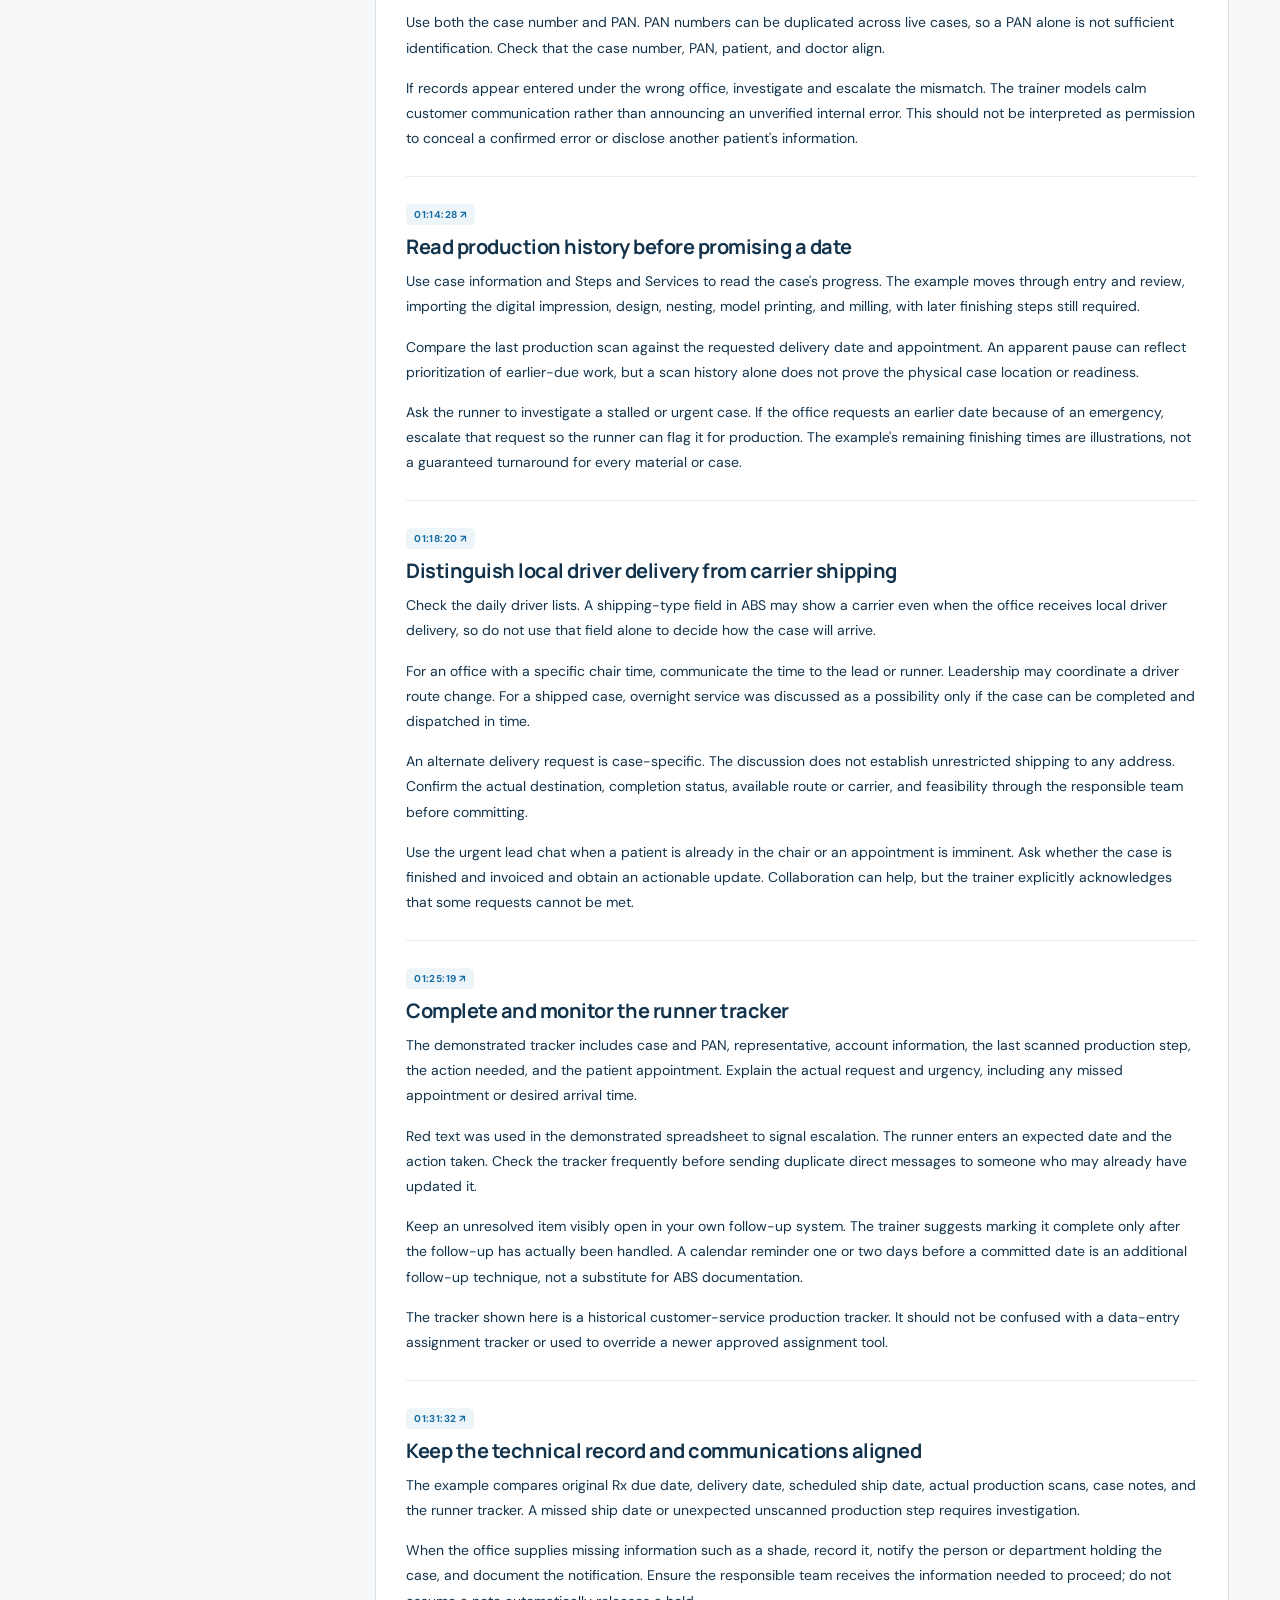
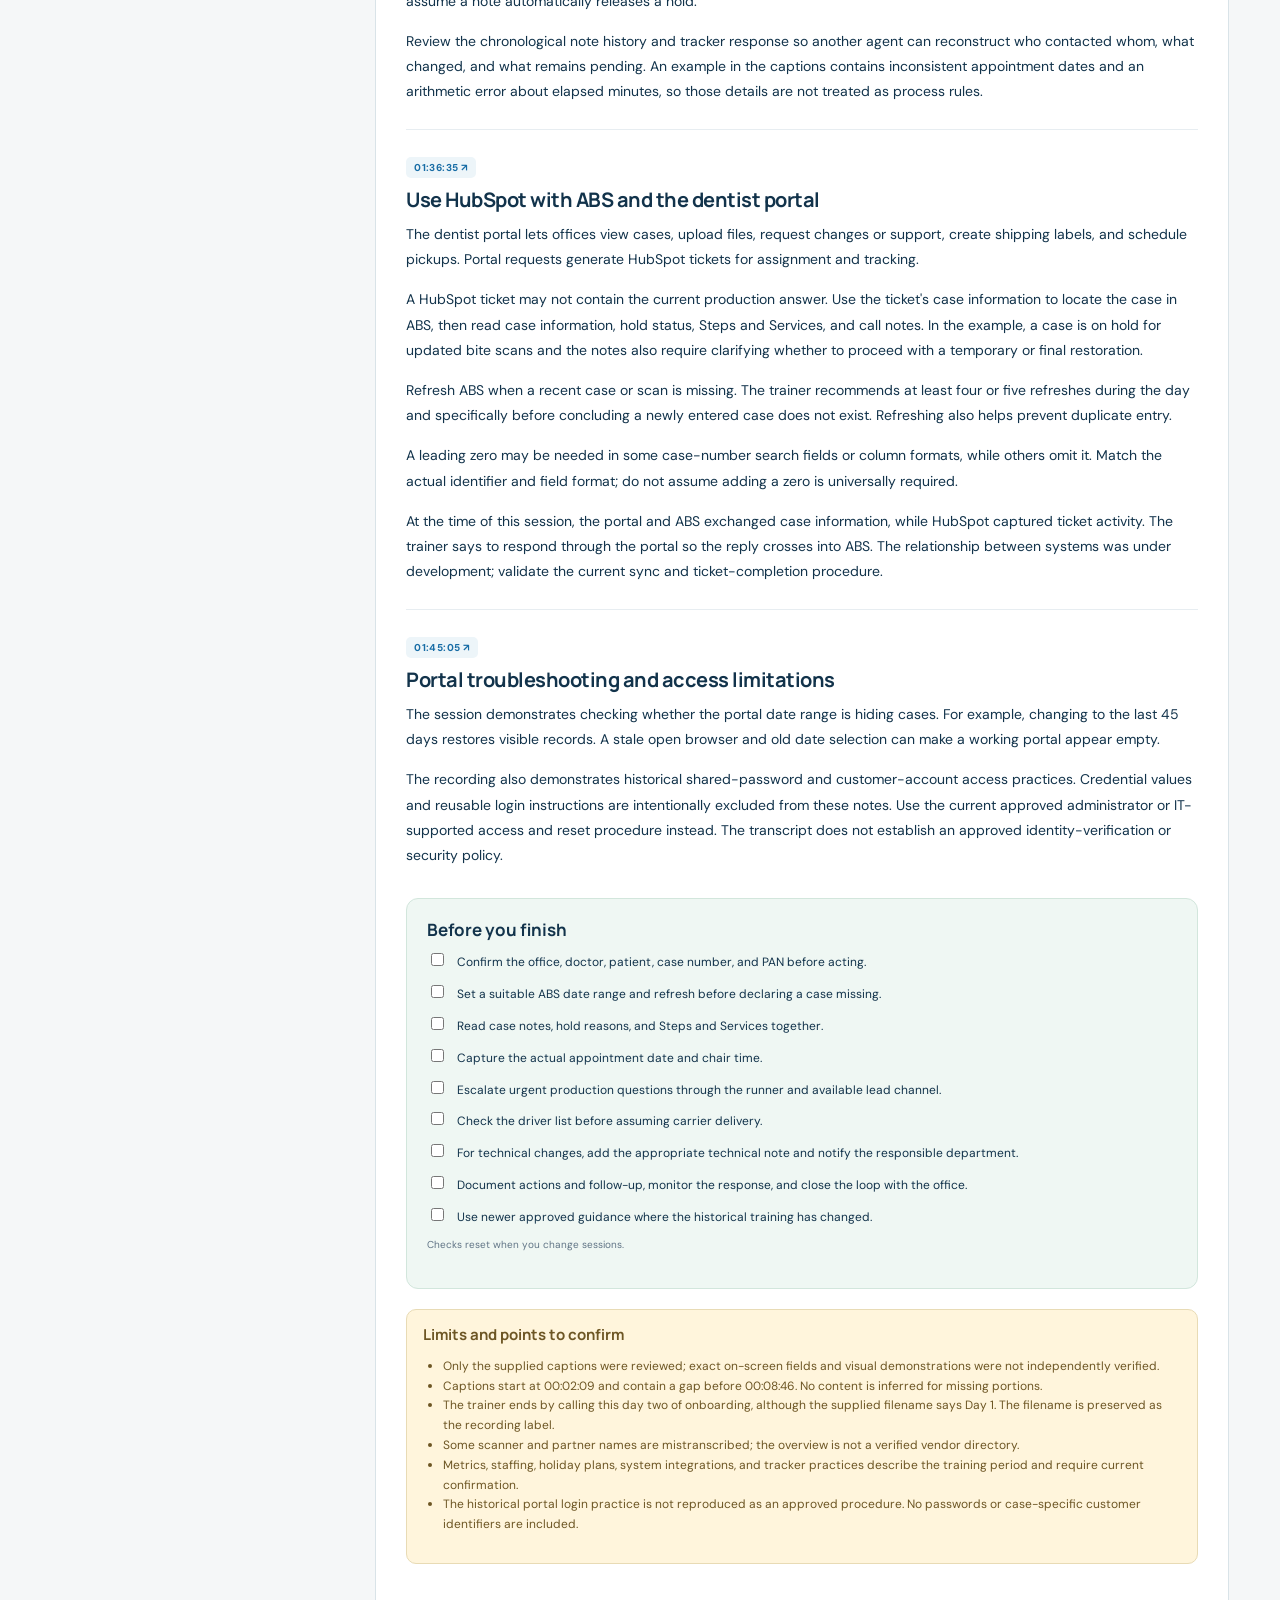
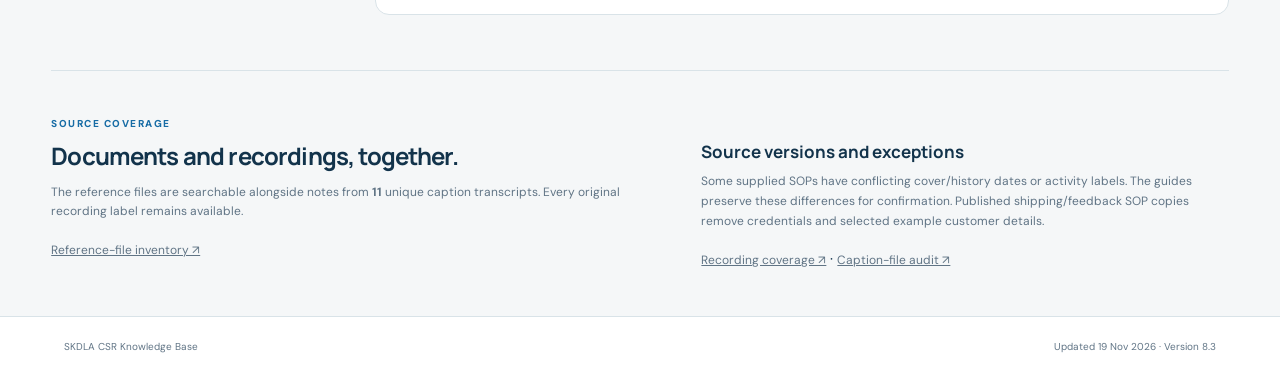
==== commit dd7a6506: "Move Ask the CSR Knowledge Base question form to top of homepage" ====
--- a/training/index.html
+++ b/training/index.html
@@ -1,8 +1,16 @@
 <!doctype html>
-<html lang="en"><head><meta charset="utf-8"><meta name="viewport" content="width=device-width,initial-scale=1"><meta name="description" content="SKDLA CSR knowledge base: SOPs, call handling, shipping, visual references, and training recordings."><title>SKDLA CSR Knowledge Base</title><link rel="stylesheet" href="style.css?v=8.1"></head><body>
+<html lang="en"><head><meta charset="utf-8"><meta name="viewport" content="width=device-width,initial-scale=1"><meta name="description" content="SKDLA CSR knowledge base: SOPs, call handling, shipping, visual references, and training recordings."><title>SKDLA CSR Knowledge Base</title><link rel="stylesheet" href="style.css?v=8.3"></head><body>
 <a class="skip" href="#ask">Skip to the knowledge base</a>
 <header><div class="brand"><span class="brand-icon" aria-hidden="true">S</span><span>SKDLA <b>CSR Knowledge Base</b></span></div><nav aria-label="Main navigation"><a href="#ask">Ask the KB</a><a href="#complaints">Complaints</a><a href="#documents">SOPs & guides</a><a href="#visuals">Visual references</a><a href="#library">Recordings</a></nav></header>
 <main>
+<section id="ask" class="ask-panel ask-top"><div><div class="eyebrow">FIND AN ANSWER</div><h2>Ask the CSR Knowledge Base</h2><p>Type your question below and get step-by-step guidance, with links to the relevant SOPs and training references.</p></div>
+<form id="askForm"><label for="question">Your CSR question</label><div class="ask-input"><textarea id="question" rows="2" maxlength="600" placeholder="How do I log a complaint in ABS?" required></textarea><button type="submit" id="askButton">Find answer <span aria-hidden="true">↗</span></button></div></form>
+<label class="scenario-label" for="scenario">Scenario details <span>(optional · case/account level, carrier, location; no customer identifiers)</span></label><textarea id="scenario" rows="2" maxlength="450" placeholder="Example: Case-specific complaint, Orange County, missing delivery update."></textarea>
+<div class="examples"><button data-question="How do I log a case-specific complaint in ABS?">Log a complaint</button><button data-question="How do I record positive feedback in ABS?">Positive feedback</button><button data-question="How do I create a FedEx label?">FedEx label</button><button data-question="How do I handle a patient already in the chair?">Urgent chair time</button><button data-question="What is tooth number 8?">Tooth numbers</button><button data-question="What does a black PAN mean?">PAN colors</button></div>
+<section id="answer" aria-live="polite"><div class="answer-heading"><h3 id="answerTitle">Your answer</h3><span id="answerBadge">CSR PROCESS ASSISTANT</span></div><div id="answerText">Type a CSR question above. Your answer and supporting sources will appear here.</div><p id="searchCoverage" class="search-coverage" role="status"></p><div id="answerSources"></div></section>
+<div class="assistant-status"><strong>Free, browser-only source assistant</strong><p id="aiStatus" role="status">Ready. Search the SOPs, guides, and recording notes.</p><p class="ai-disclosure">Search includes all 15 supplied reference files, two added illustrated references, and all recording-note passages. Answers use documented guidance and ask for clarification when details or labels differ. Meaning-based search prepares in the background; source matching works immediately. No account, API key, or per-question charge is required. This is a source-based assistant; it cannot establish current policy or independently verify a live case.</p></div>
+<details class="caption-panel"><summary>Search complete captions privately on this device</summary><p>Load original VTT caption files or your private caption bundle to search their complete wording alongside the CSR references. Files stay in this browser and are never uploaded. Imported captions clear when you reload.</p><label for="captionFiles">Choose caption files or private bundle</label><input id="captionFiles" type="file" accept=".vtt,.srt,.json" multiple><button id="clearCaptions" type="button" class="subtle" hidden>Clear imported captions</button><p id="captionStatus" role="status">Using the public CSR references and caption-derived notes.</p></details>
+</section>
 <section class="hero csr-hero"><div><div class="eyebrow">SPECTRUM KILLIAN · CUSTOMER SERVICE</div><h1>Your CSR<br><span>knowledge base.</span></h1><p>Call handling, documentation, shipping, and technical handoffs. Find the procedure, check its source, and follow the steps.</p><div class="hero-actions"><a class="button-link" href="#documents">Browse SOPs & guides</a><a href="#visuals">Open visual references ↗</a></div><div class="hero-meta"><span><strong id="documentCount">15</strong> reference files</span><span><strong id="recordingCount">13</strong> recordings</span><span><strong id="visualCount">6</strong> visual guides</span></div></div><aside class="quick-standards"><div class="eyebrow">FROM THE SUPPLIED CSR GUIDANCE</div><a href="#document=D06&topic=email" data-open-document="D06" data-topic="email"><strong>2 hours</strong><span>Email acknowledgment & response</span></a><a href="#document=D06&topic=hold" data-open-document="D06" data-topic="hold"><strong>2 minutes</strong><span>Hold limit / ongoing status updates</span></a><a href="#document=D05&topic=late" data-open-document="D05" data-topic="late"><strong>30 minutes</strong><span>Late-case rapid-response target</span></a><p>Patient already in the chair? Escalate immediately through the lead channel.</p></aside></section>
 <div class="authority"><span aria-hidden="true">ⓘ</span><div><strong>Use the source, the case details, and the current approved workflow.</strong><br>References include dated SOPs, undated guides, and recording notes. Different labels, exceptions, or version dates are shown for confirmation.</div></div>
 <section id="complaints" class="resource-section complaints-panel" aria-labelledby="complaintsHeading">
@@ -12,14 +20,6 @@
 <div class="note-section"><h3>Required complaint workflow</h3><ol class="document-steps"><li>Identify negative feedback and determine the root cause and business unit.</li><li>Verify the case or account and log the Complaint in ABS with the correct activity type, subtype, template, and factual details.</li><li>Assign to the responsible owner, escalate urgent matters, and maintain documented follow-up and callback commitments.</li><li>Record the actions and outcome in ABS. Do not close a complaint solely because it has been forwarded.</li></ol></div></div>
 <p><button type="button" class="subtle" data-open-document="D15" data-topic="triage">Open complete complaint SOP and step-by-step guidance ↗</button></p>
 </section>
-<section id="ask" class="ask-panel"><div><div class="eyebrow">FIND AN ANSWER</div><h2>Ask the CSR knowledge base</h2><p>Ask a specific question. Procedures appear as numbered steps, with the supporting document pages or recording timestamps below.</p></div>
-<form id="askForm"><label for="question">Your CSR question</label><div class="ask-input"><textarea id="question" rows="2" maxlength="600" placeholder="How do I log a complaint in ABS?" required></textarea><button type="submit" id="askButton">Find answer <span aria-hidden="true">↗</span></button></div></form>
-<label class="scenario-label" for="scenario">Scenario details <span>(optional · case/account level, carrier, location; no customer identifiers)</span></label><textarea id="scenario" rows="2" maxlength="450" placeholder="Example: Case-specific complaint, Orange County, missing delivery update."></textarea>
-<div class="examples"><button data-question="How do I log a case-specific complaint in ABS?">Log a complaint</button><button data-question="How do I record positive feedback in ABS?">Positive feedback</button><button data-question="How do I create a FedEx label?">FedEx label</button><button data-question="How do I handle a patient already in the chair?">Urgent chair time</button><button data-question="What is tooth number 8?">Tooth numbers</button><button data-question="What does a black PAN mean?">PAN colors</button></div>
-<section id="answer" aria-live="polite"><div class="answer-heading"><h3 id="answerTitle">Your answer</h3><span id="answerBadge">CSR PROCESS ASSISTANT</span></div><div id="answerText">Type a CSR question above. Your answer and supporting sources will appear here.</div><p id="searchCoverage" class="search-coverage" role="status"></p><div id="answerSources"></div></section>
-<div class="assistant-status"><strong>Free, browser-only source assistant</strong><p id="aiStatus" role="status">Ready. Search the SOPs, guides, and recording notes.</p><p class="ai-disclosure">Search includes all 15 supplied reference files, two added illustrated references, and all recording-note passages. Answers use documented guidance and ask for clarification when details or labels differ. Meaning-based search prepares in the background; source matching works immediately. No account, API key, or per-question charge is required. This is a source-based assistant; it cannot establish current policy or independently verify a live case.</p></div>
-<details class="caption-panel"><summary>Search complete captions privately on this device</summary><p>Load original VTT caption files or your private caption bundle to search their complete wording alongside the CSR references. Files stay in this browser and are never uploaded. Imported captions clear when you reload.</p><label for="captionFiles">Choose caption files or private bundle</label><input id="captionFiles" type="file" accept=".vtt,.srt,.json" multiple><button id="clearCaptions" type="button" class="subtle" hidden>Clear imported captions</button><p id="captionStatus" role="status">Using the public CSR references and caption-derived notes.</p></details>
-</section>
 <section id="documents" class="resource-section"><div class="section-heading"><div><div class="eyebrow">YOUR CSR REFERENCE FILES</div><h2>SOPs, scripts, and team guides</h2><p>Read a searchable guide or open its source file. Document dates and source differences stay visible.</p></div><a class="subtle" href="resource-manifest.json" download>Source inventory ↓</a></div><div class="library-toolbar"><label class="search-label"><span aria-hidden="true">⌕</span><input id="resourceSearch" type="search" placeholder="Search guides, topics, or procedures…" aria-label="Search CSR reference files"></label><select id="resourceCategory" aria-label="Filter CSR reference files"><option value="">All topics</option></select></div><article id="resourceDetail" hidden tabindex="-1"></article><div id="resourceGrid" class="resource-grid"></div><p id="resourceResultCount" class="resource-count" role="status"></p></section>
 <section id="visuals" class="resource-section"><div class="section-heading"><div><div class="eyebrow">RECOGNISE IT AT A GLANCE</div><h2>Tooth numbers, shades, and dental models</h2><p>Open a visual to enlarge it. Source images and added KB illustrations are labeled separately.</p></div></div><div id="visualGrid" class="visual-grid"></div></section>
 <section id="library"><div class="section-heading"><div><div class="eyebrow">TRAINING RECORDINGS</div><h2>Recording library</h2></div><div class="downloads"><a class="button-link" href="training-notes.md" download>Download all notes ↓</a><button id="print" class="subtle">Print notes</button></div></div>
@@ -28,7 +28,7 @@
 </section>
 
 <section class="coverage"><div><div class="eyebrow">SOURCE COVERAGE</div><h2>Documents and recordings, together.</h2><p>The reference files are searchable alongside notes from <strong id="uniqueCount">11</strong> unique caption transcripts. Every original recording label remains available.</p><a href="resource-manifest.json" download>Reference-file inventory ↗</a></div><div><h3>Source versions and exceptions</h3><p>Some supplied SOPs have conflicting cover/history dates or activity labels. The guides preserve these differences for confirmation. Published shipping/feedback SOP copies remove credentials and selected example customer details.</p><a href="coverage.json" download>Recording coverage ↗</a> · <a href="caption-audit.json" download>Caption-file audit ↗</a></div></section>
-</main><footer><span>SKDLA CSR Knowledge Base</span><span>Updated 19 Nov 2026 · Version 8.2</span></footer>
+</main><footer><span>SKDLA CSR Knowledge Base</span><span>Updated 19 Nov 2026 · Version 8.3</span></footer>
 <dialog id="visualDialog"><div class="visual-dialog-heading"><h2 id="visualDialogTitle"></h2><button id="closeVisual" class="subtle" type="button">Close ×</button></div><p id="visualDialogDescription"></p><img id="visualDialogImage" alt=""><div class="visual-dialog-links"><a id="visualFullSize" target="_blank" rel="noopener">Open full-size image ↗</a><button id="visualReadGuide" class="subtle" type="button">Read related guide</button></div></dialog>
 <script src="data.js"></script><script src="resources.js?v=8"></script><script src="search.js?v=8"></script><script src="caption-search.js?v=8"></script><script src="answer-core.js?v=8"></script><script src="process-answers.js?v=8"></script><script src="document-answers.js?v=8"></script><script src="process-assistant.js?v=8"></script><script src="app.js?v=8"></script><script src="resources-ui.js?v=8"></script>
 </body></html>
